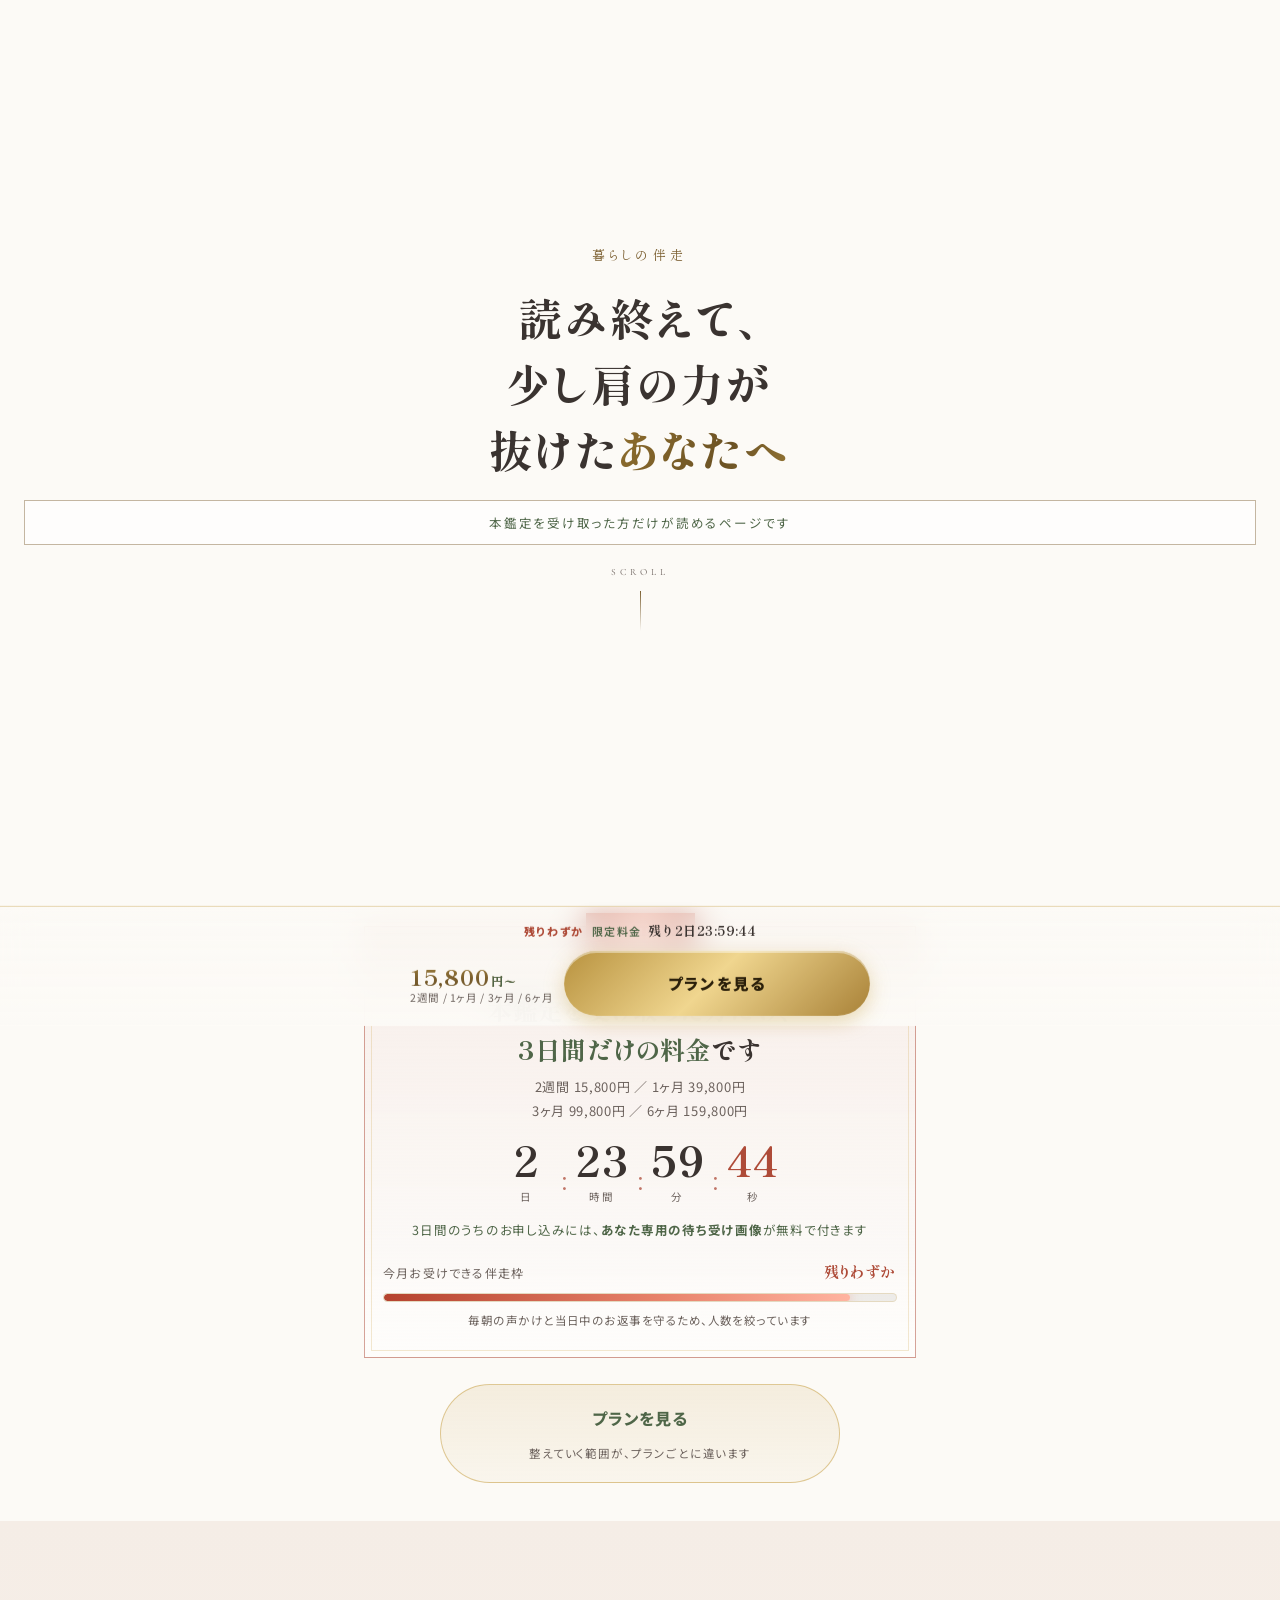
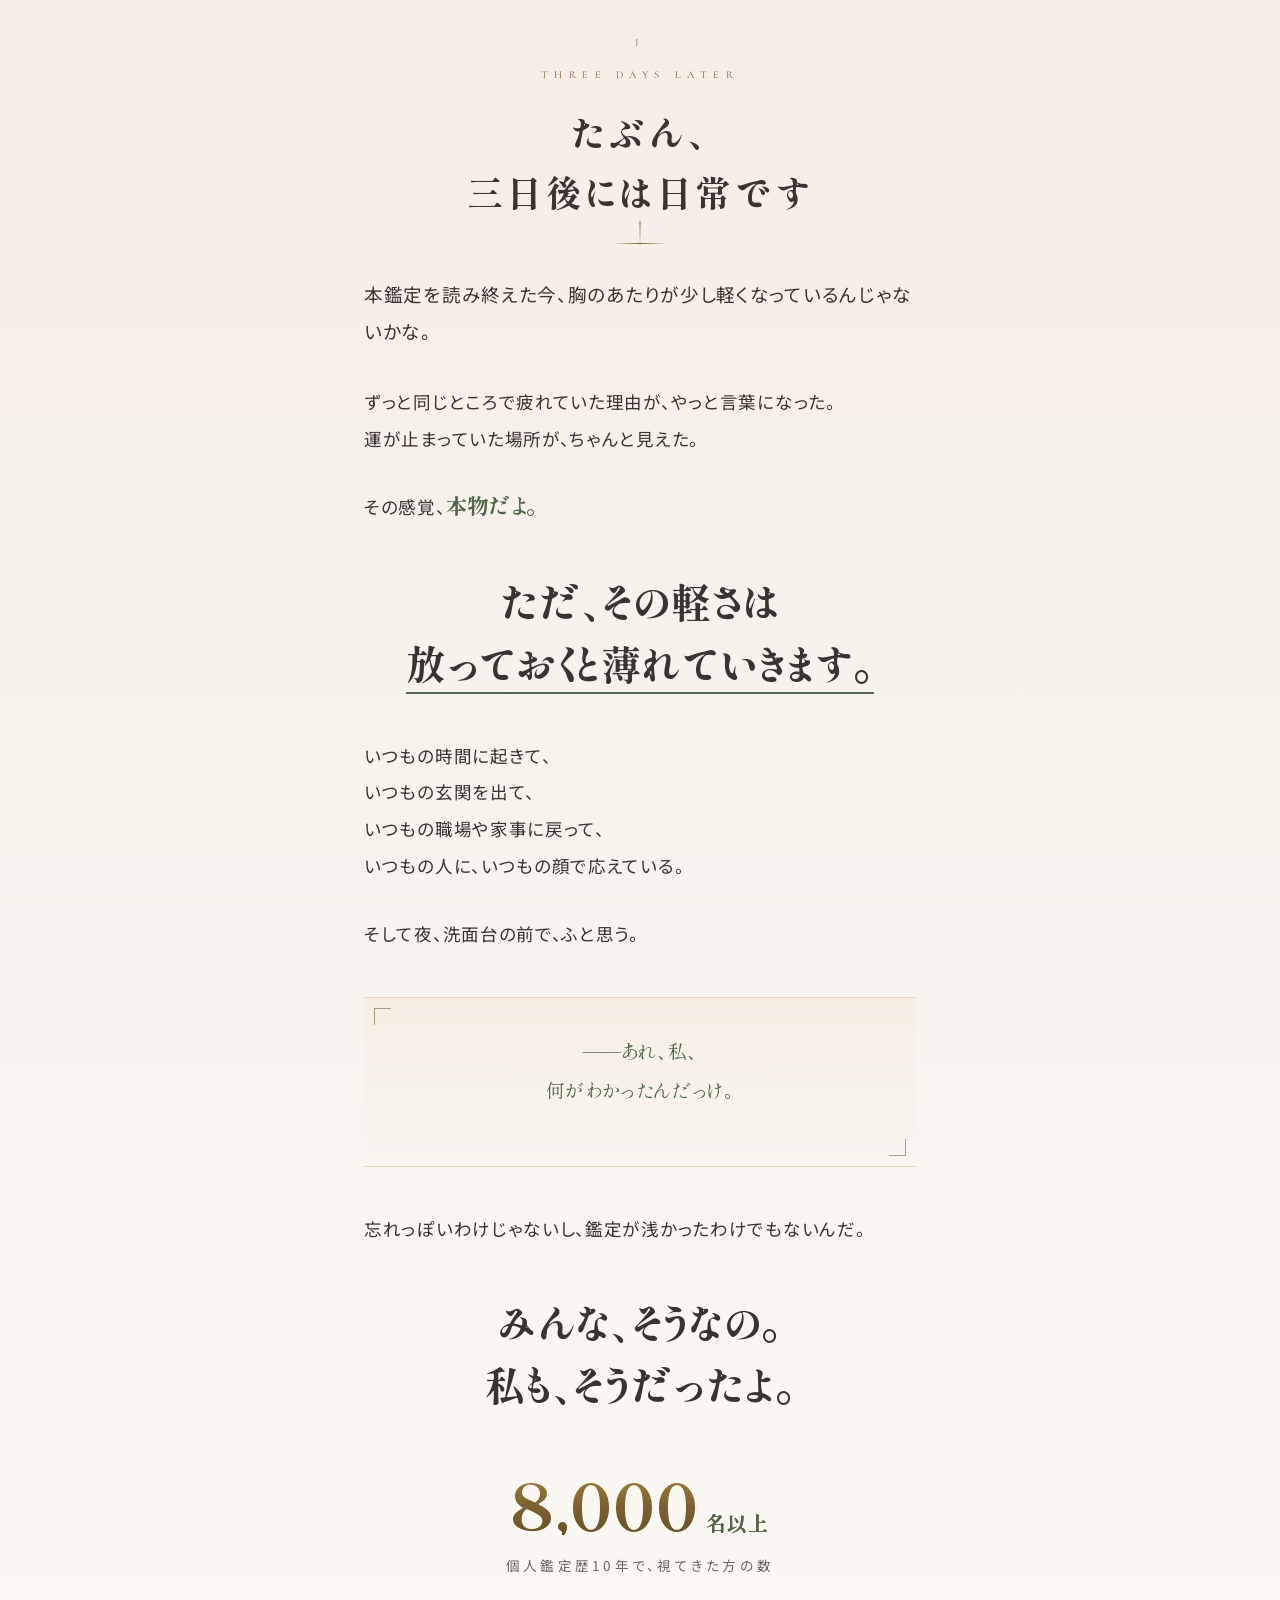
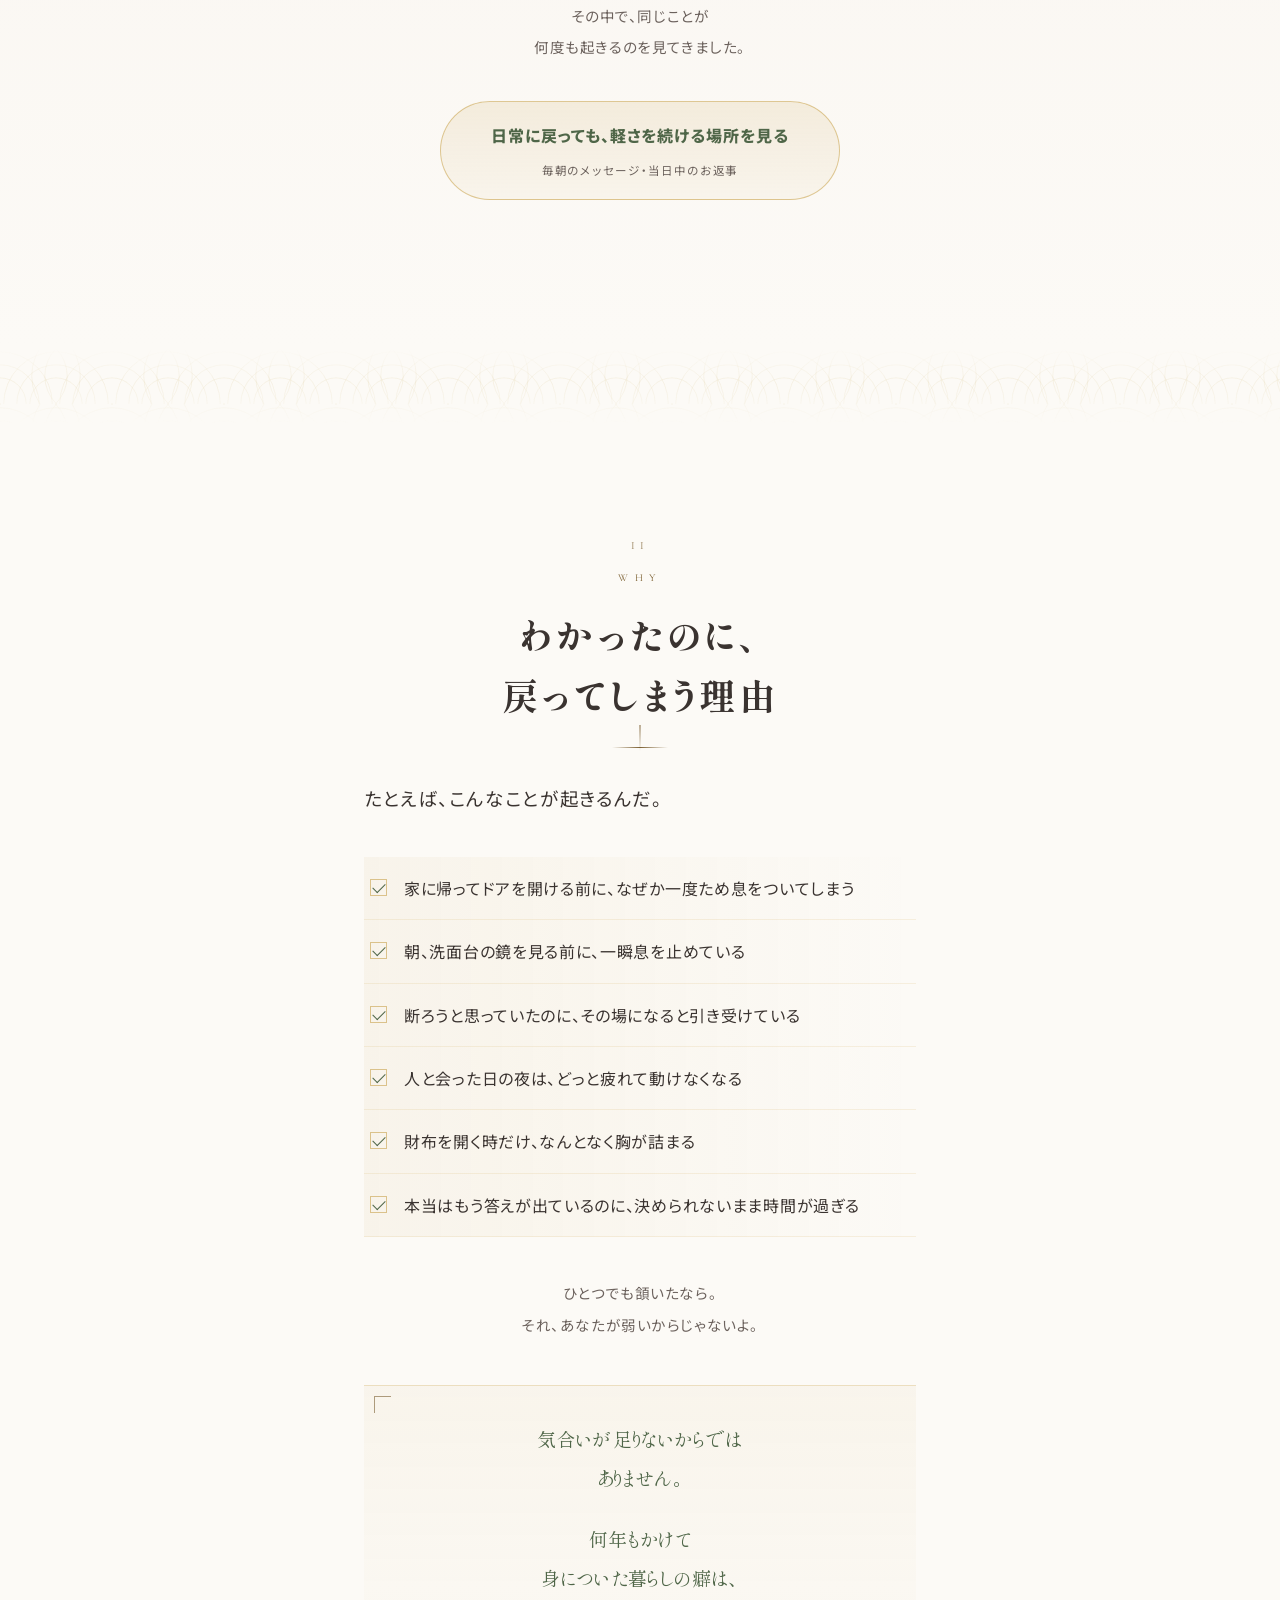
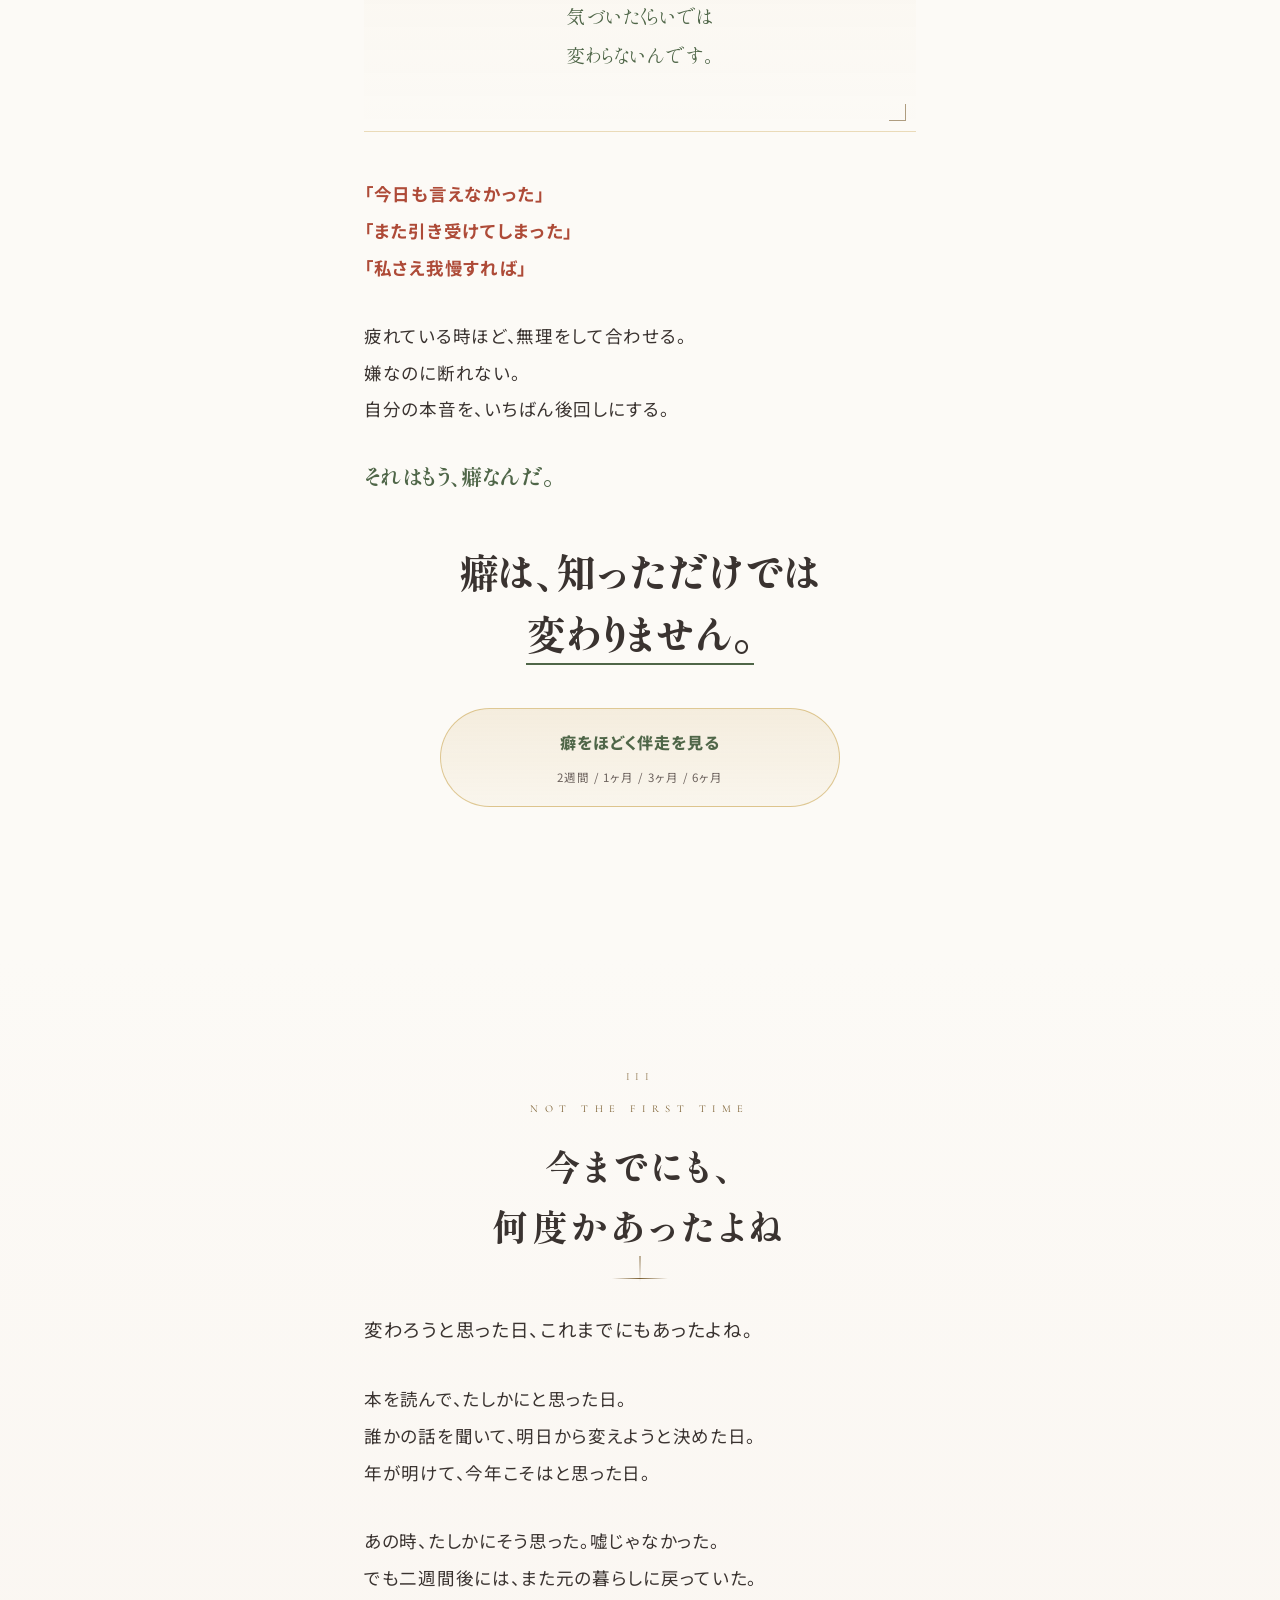
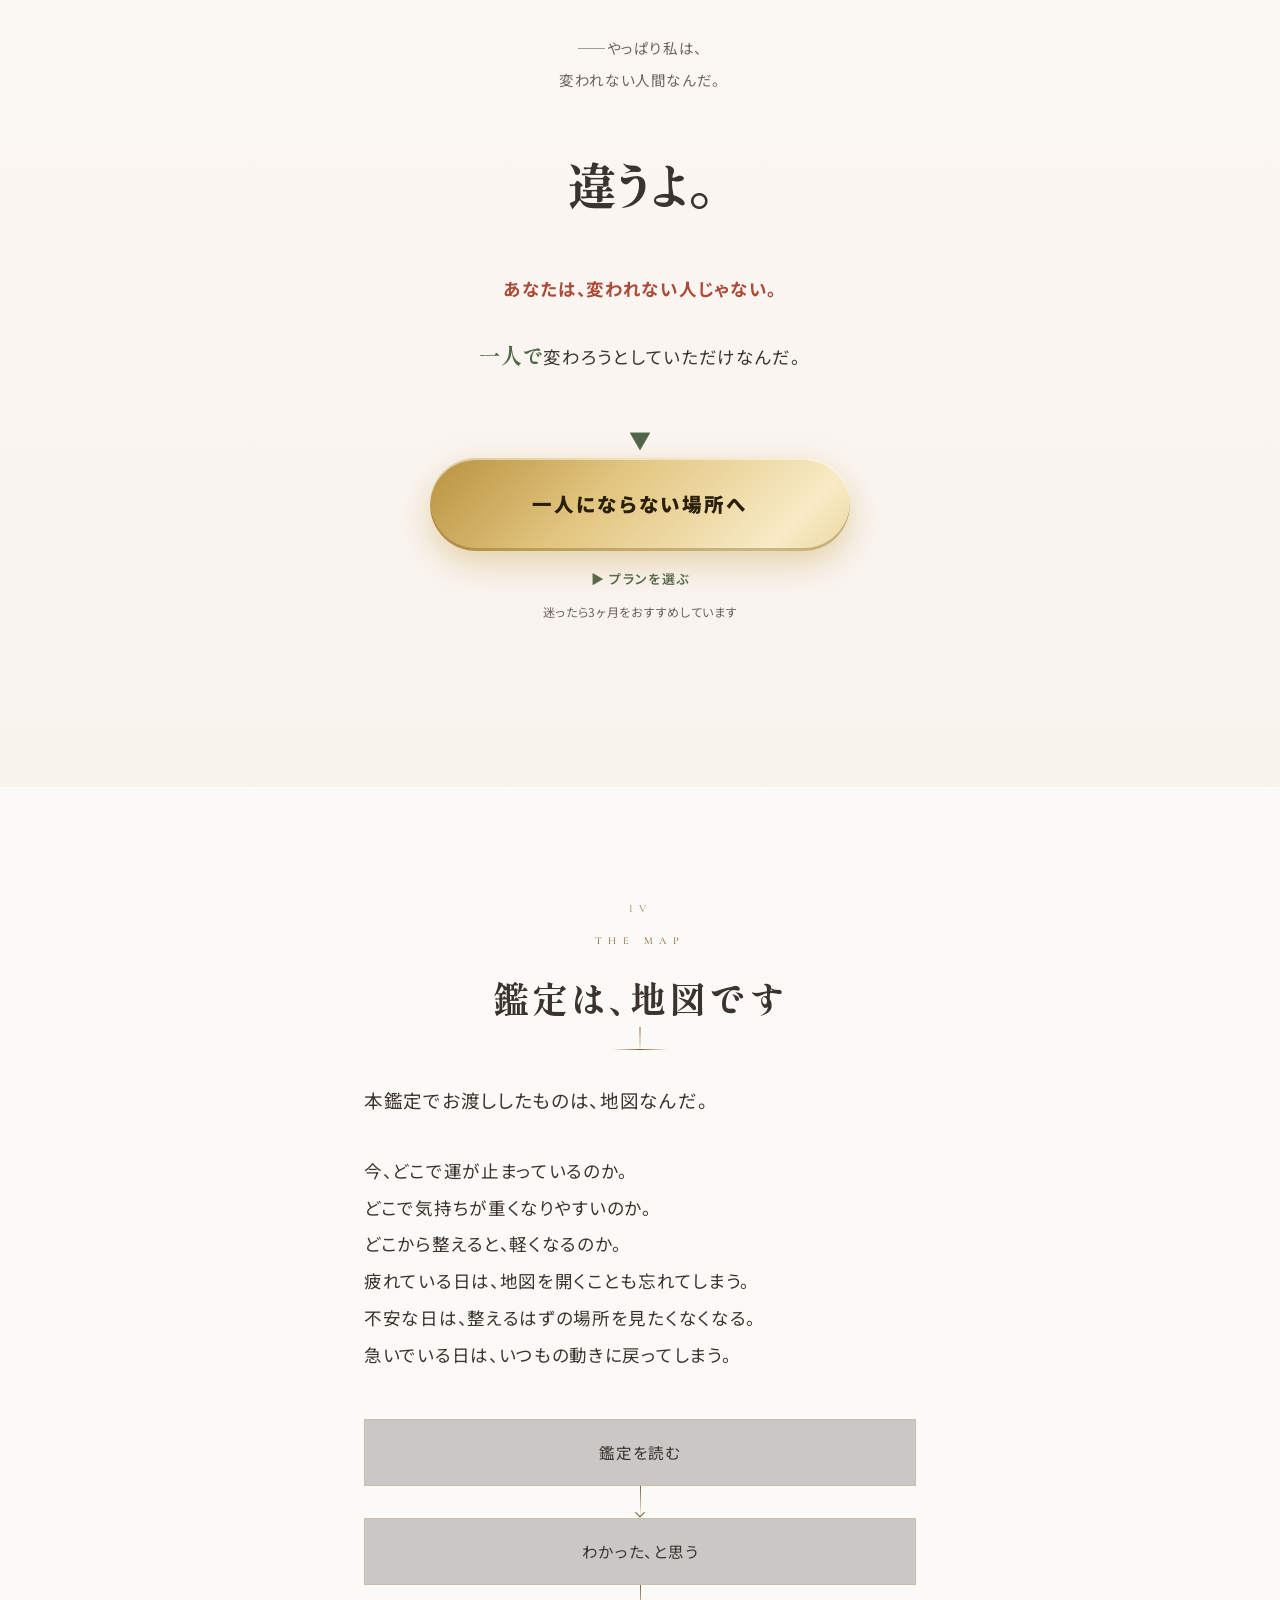
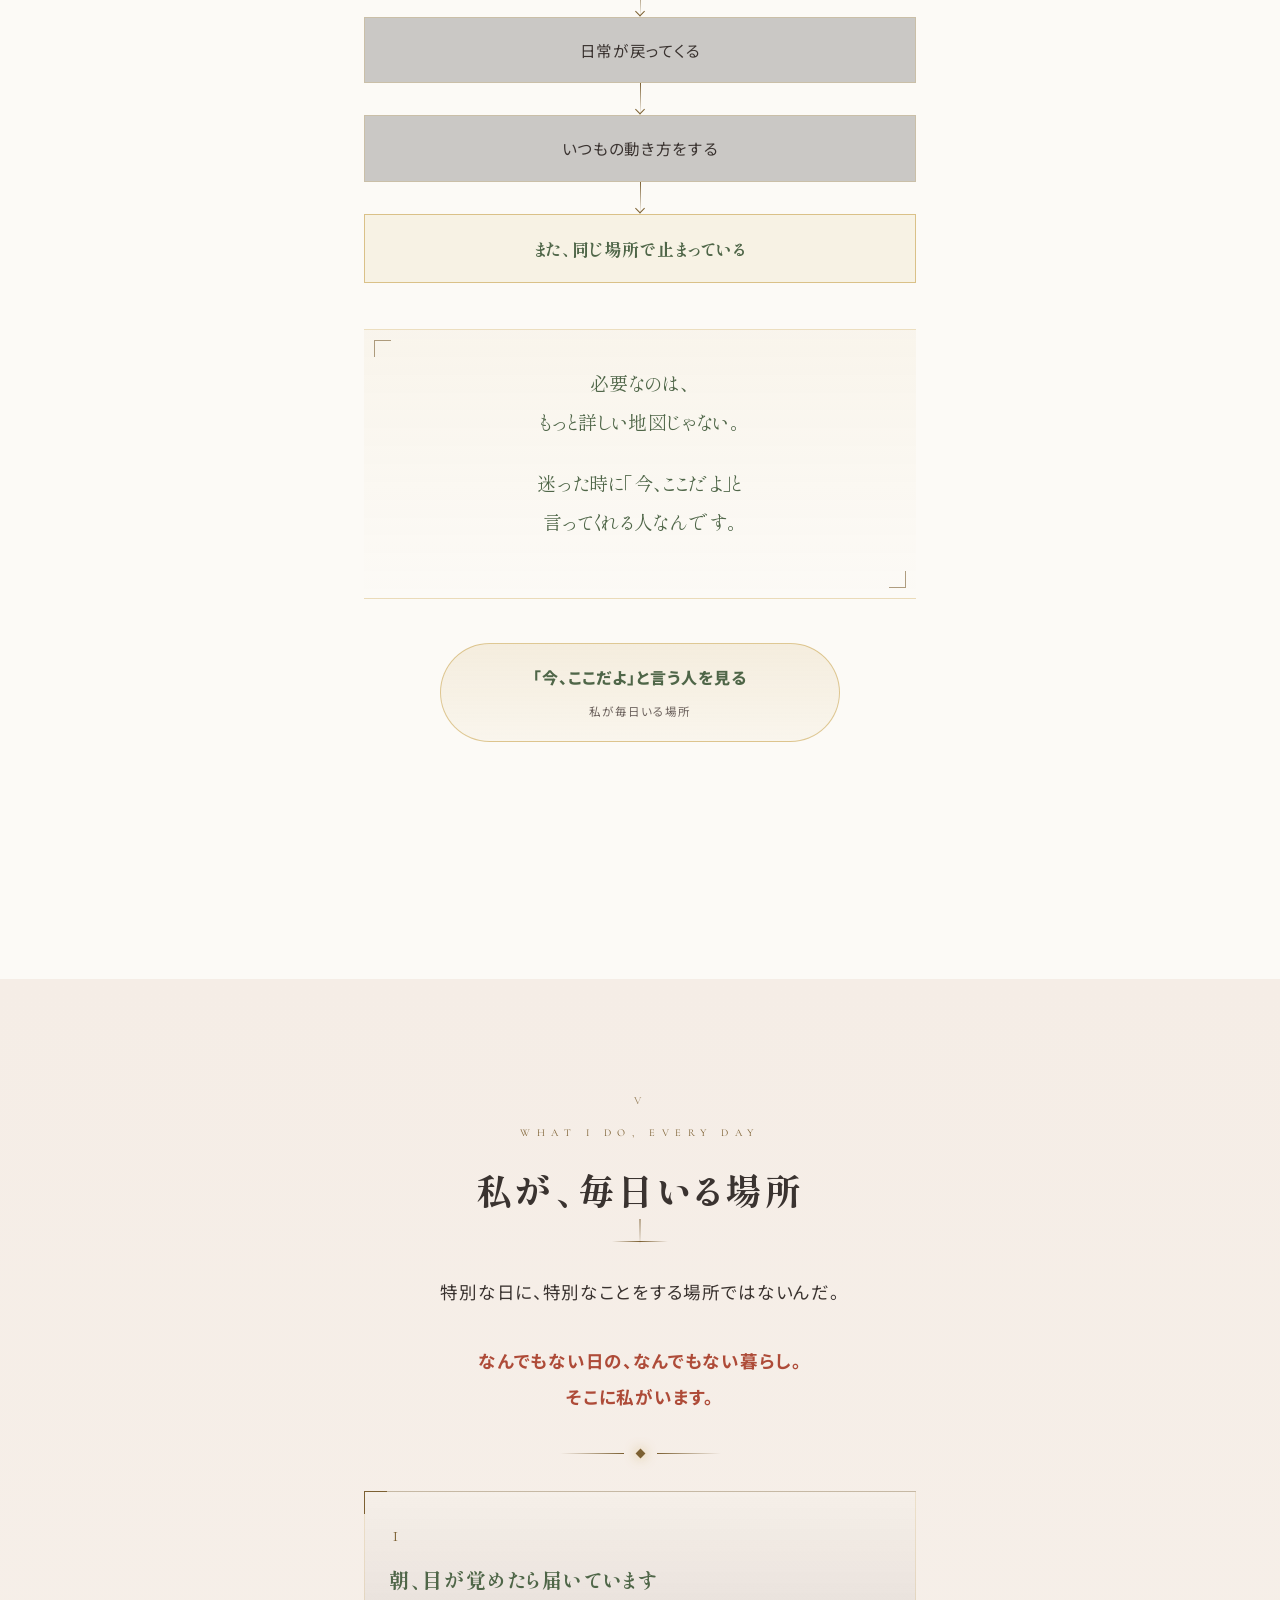
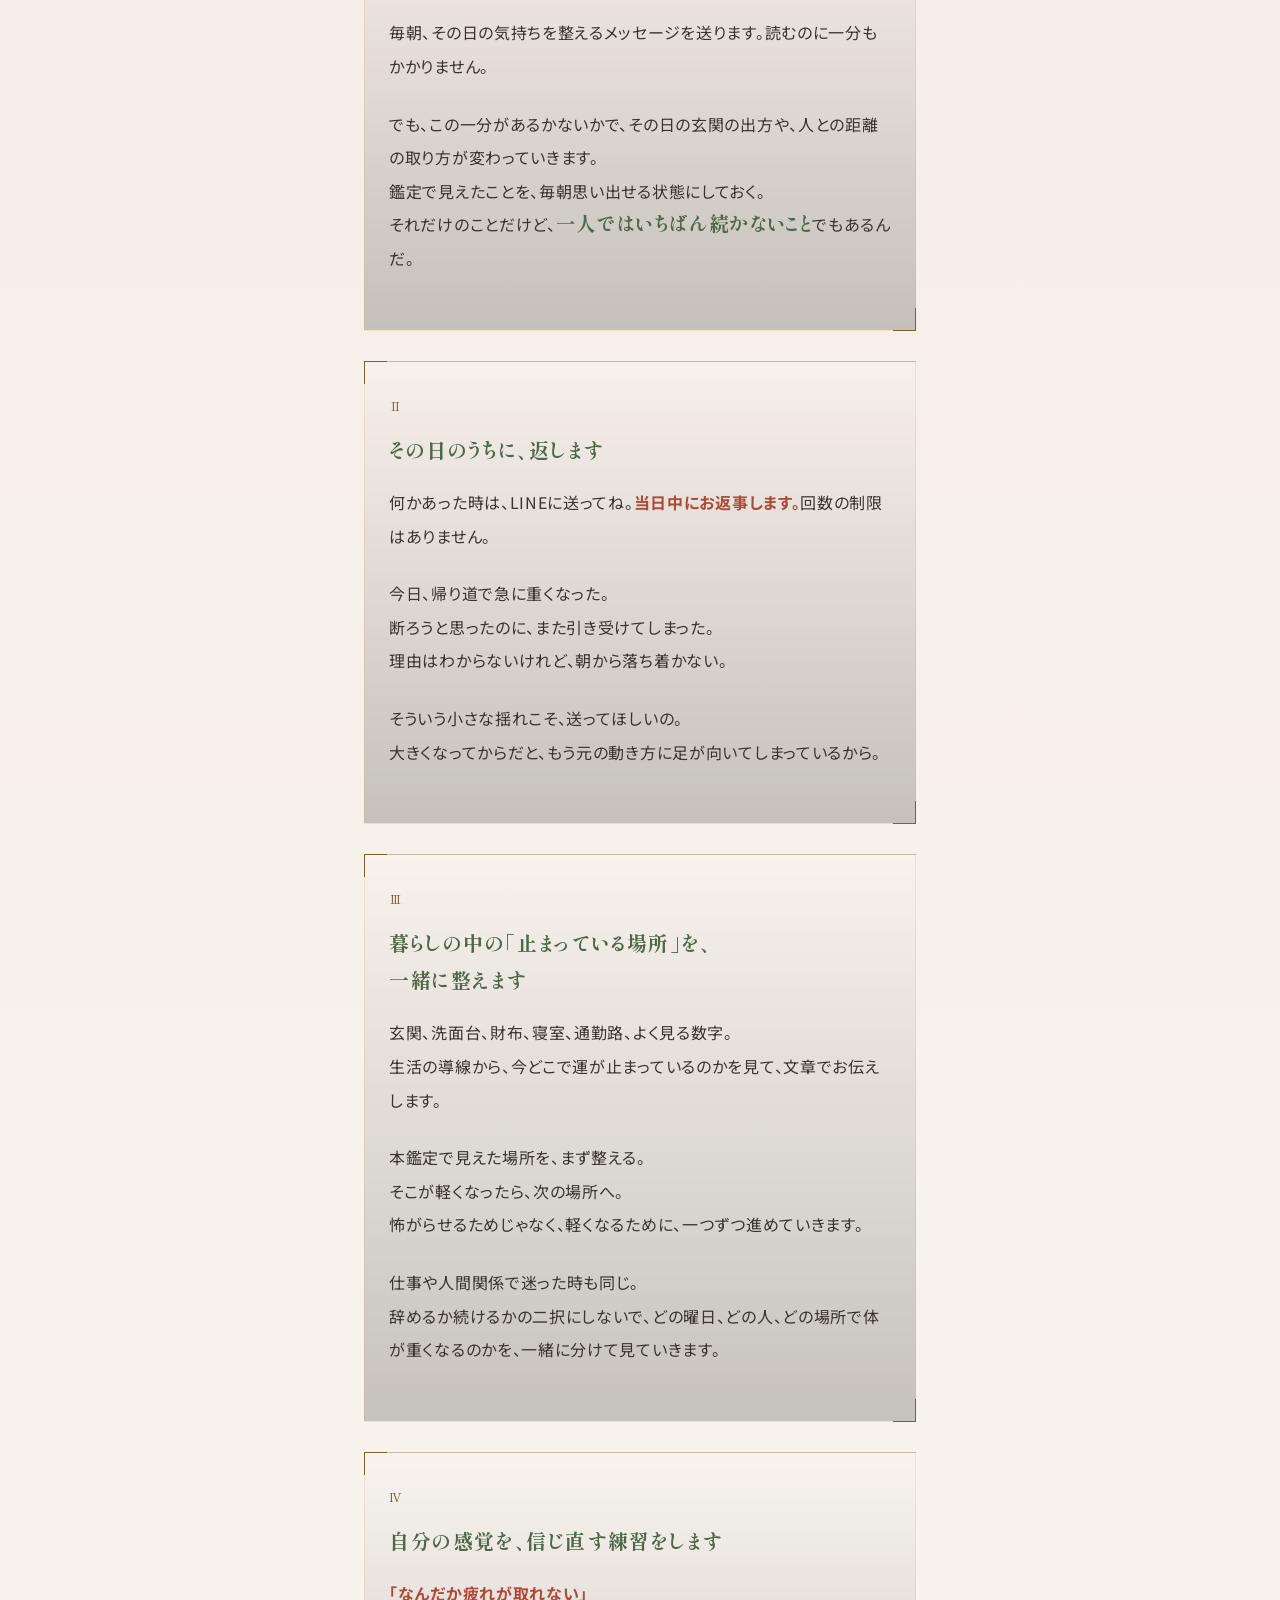
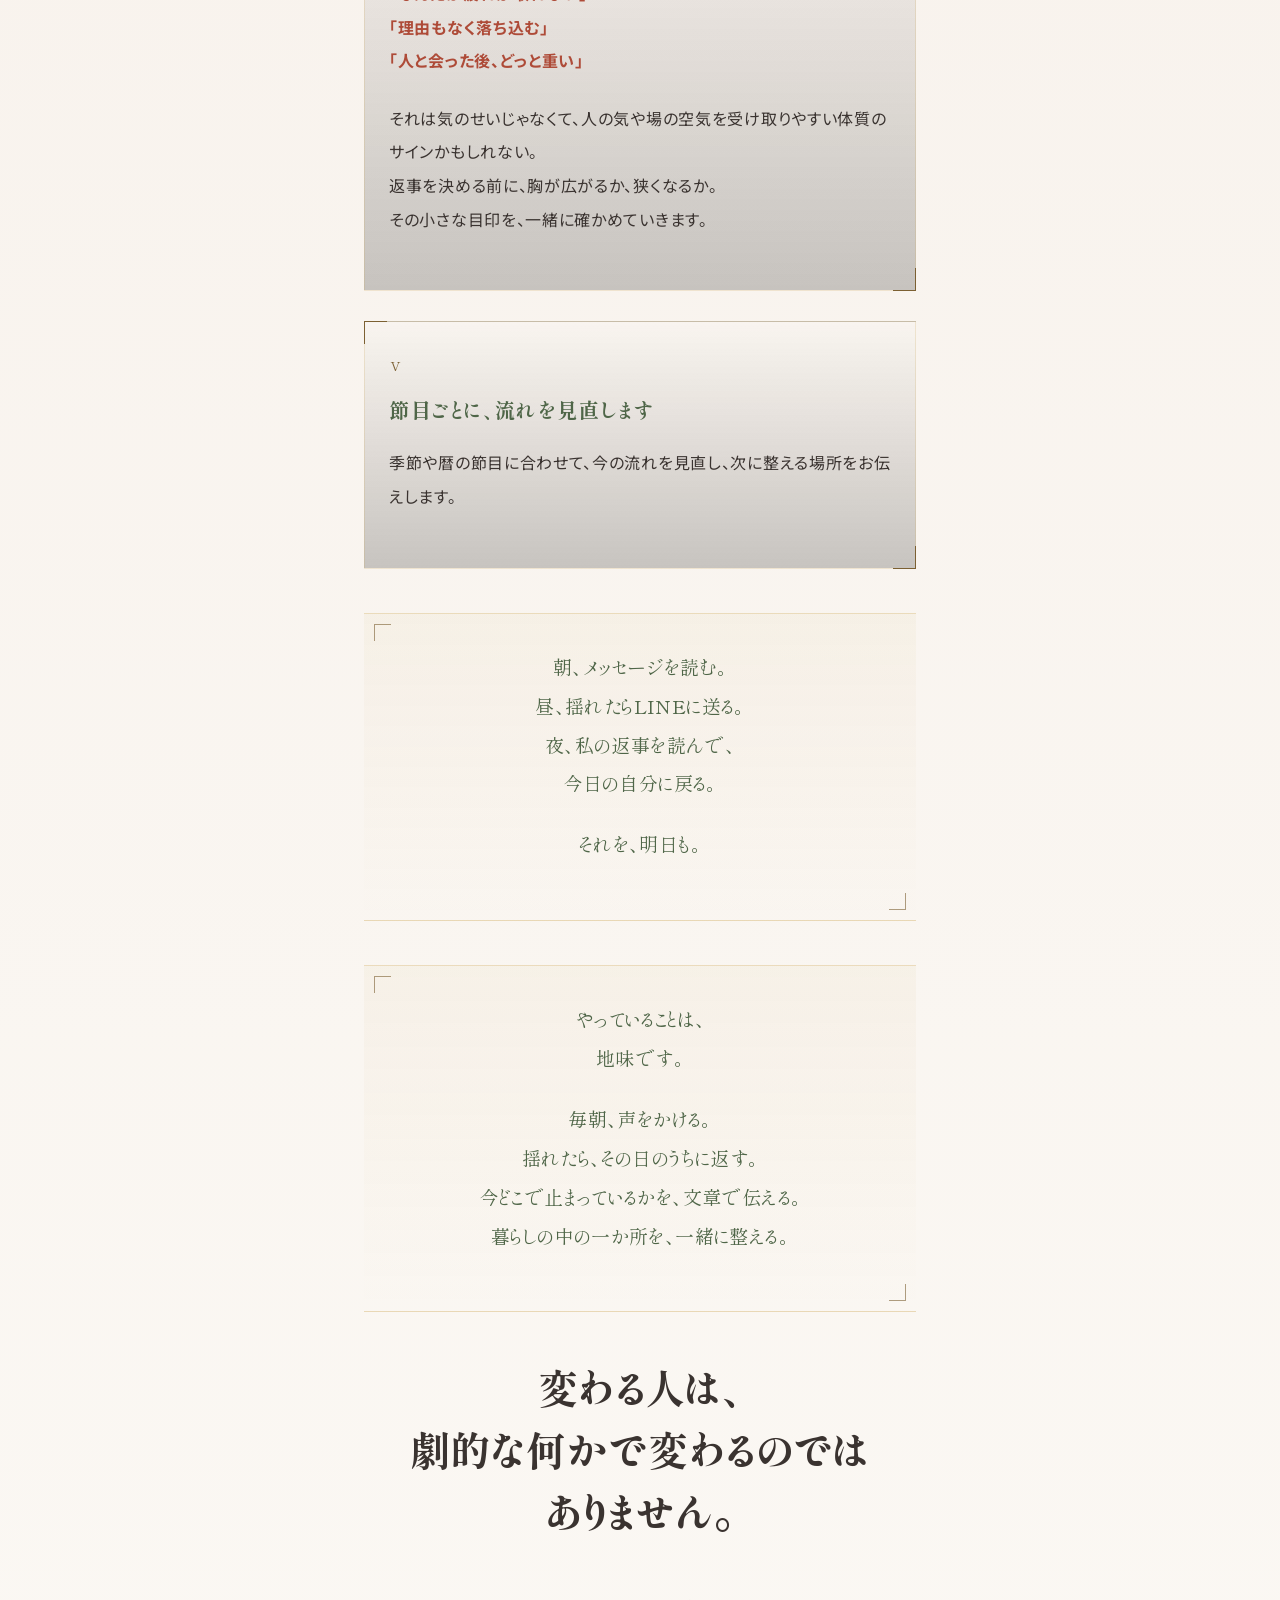
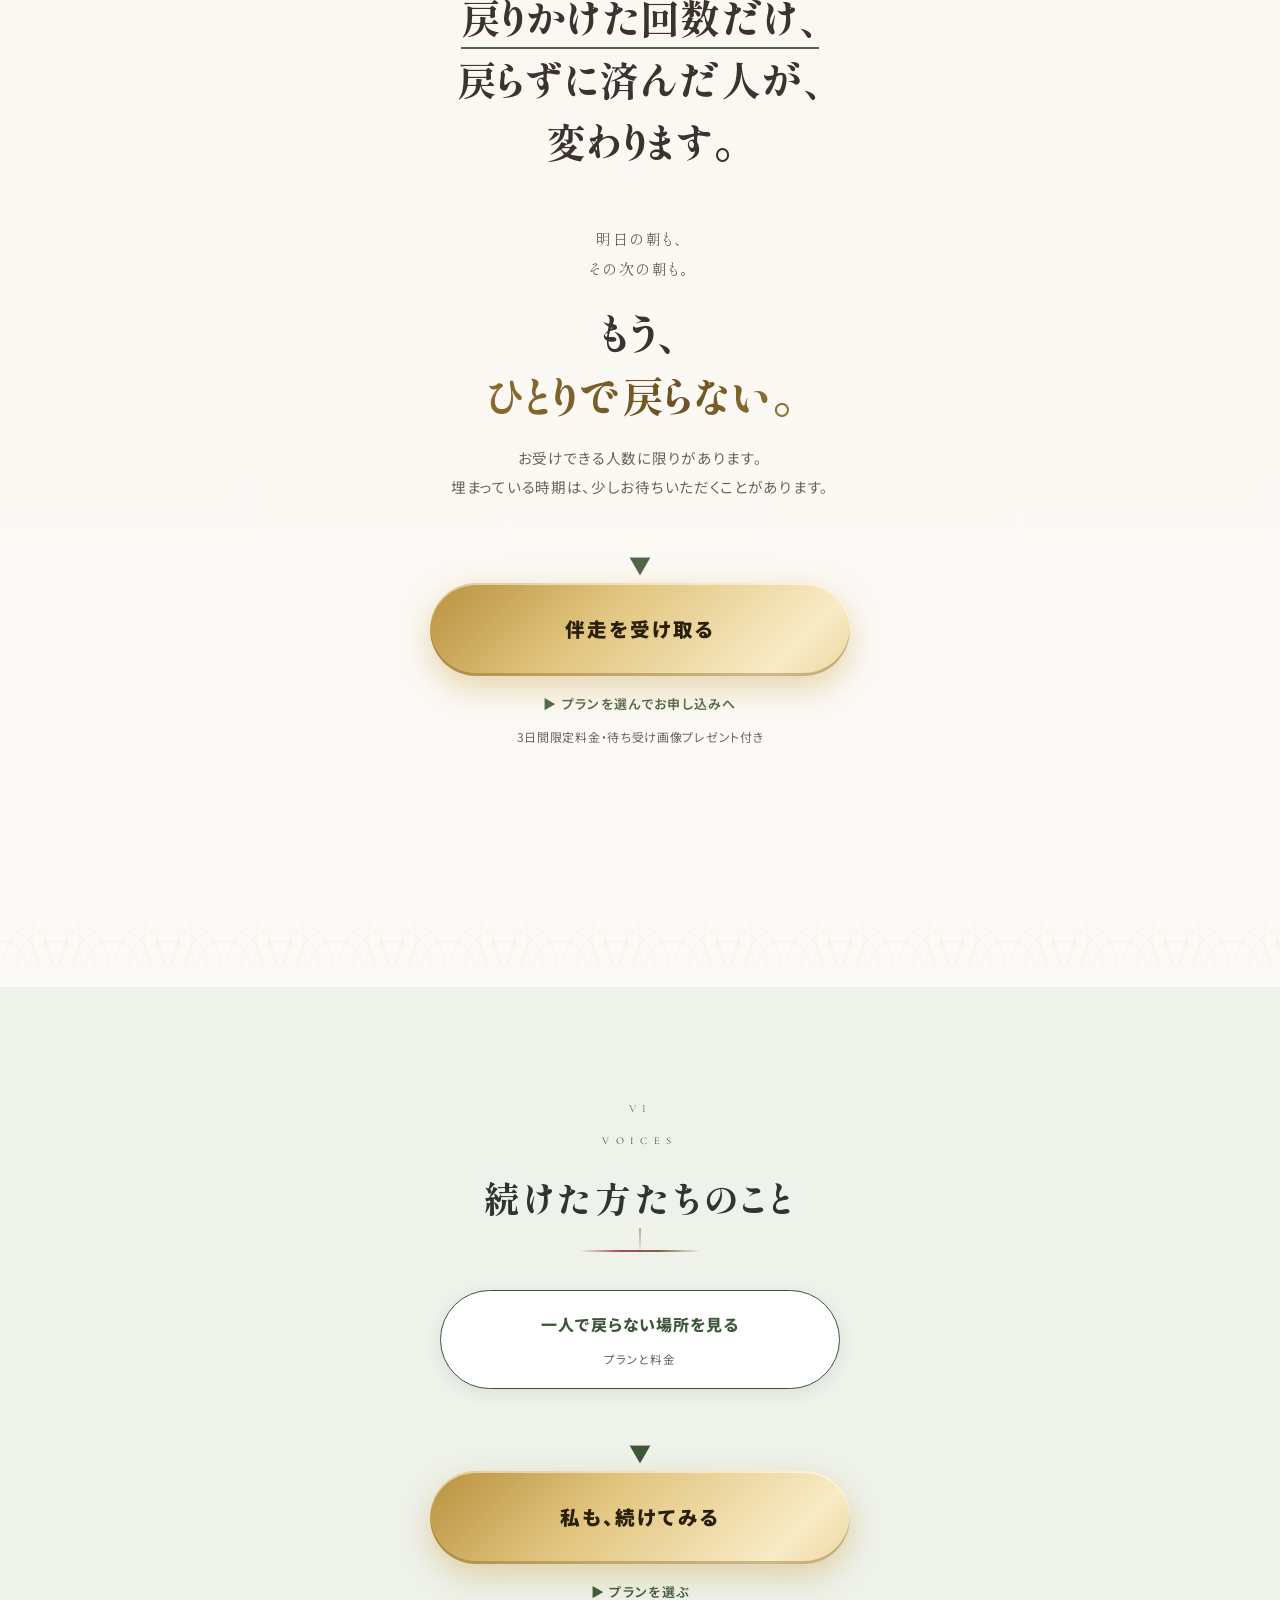
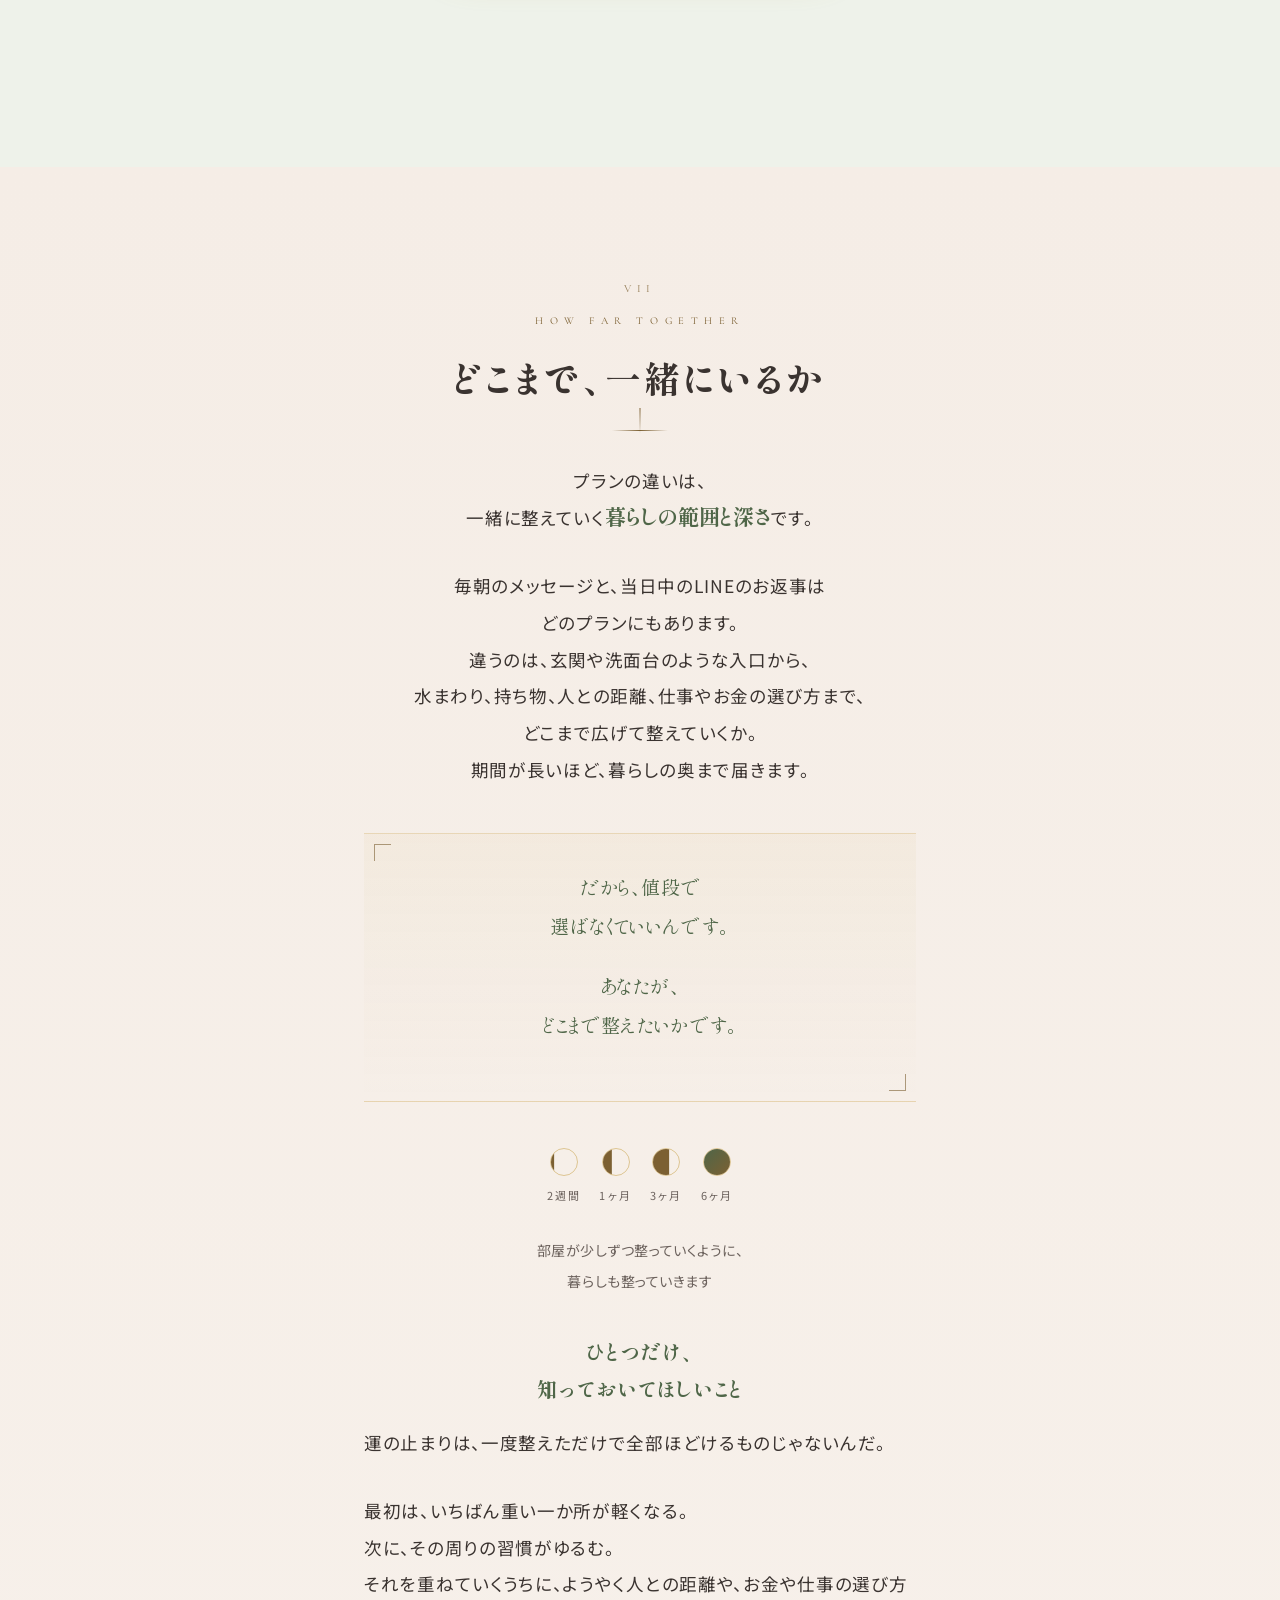
==== bansou/index.html @ 0014ca84 "伴走サポートLP" ====
<!doctype html>
<html lang="ja">
<head>
<meta charset="utf-8">
<meta name="viewport" content="width=device-width, initial-scale=1, viewport-fit=cover">
<meta name="robots" content="noindex">
<meta name="theme-color" content="#FBF8F3">
<title>暮らしの伴走｜本鑑定を受け取ったあなたへ</title>
<link rel="preconnect" href="https://fonts.googleapis.com">
<link rel="preconnect" href="https://fonts.gstatic.com" crossorigin>
<link href="https://fonts.googleapis.com/css2?family=Shippori+Mincho+B1:wght@400;600;700;800&family=Noto+Sans+JP:wght@400;500;700&family=Cormorant+Garamond:wght@300;500;600&display=swap" rel="stylesheet">
<link rel="stylesheet" href="../assets/lp.css?v=202609102219">
<link rel="stylesheet" href="../assets/theme-miya.css?v=202610080100">
<style>
body{line-height:2.1;letter-spacing:.04em}
</style>
</head>
<!-- 限定料金：本鑑定お届け後の初回閲覧から72時間。通常価格は要確認（未確定のため表示していない） -->
<body data-deadline-key="miya_bansou" data-deadline-hours="72">

<div class="prog" aria-hidden="true"><i id="progbar"></i></div>

<!-- ============ HERO ============ -->
<header class="hero">
  <div class="hero-person">
    <img src="../img/placeholder.jpg" alt="窓辺の光の中に立つみや" fetchpriority="high" onerror="this.closest('.ph,.ph-full,.thumb,.shot,.hero-person,.plan')?.style.setProperty('display','none')">
    <div class="hero-flare" aria-hidden="true"></div>
  </div>
  <div class="particles" aria-hidden="true" id="particles"></div>
  <div class="hero-copy">
    <div class="lead rv">暮らしの伴走</div>
    <h1 class="lines"><span class="ln">読み終えて、</span><br><span class="ln">少し肩の力が</span><br><span class="ln">抜けた<span class="gg">あなたへ</span></span></h1>
    <div class="tag rv">本鑑定を受け取った方だけが読めるページです</div>
    <div class="scrollcue rv"><span class="lat">SCROLL</span><i></i></div>
  </div>
</header>

<!-- 3日間限定（冒頭） -->
<div class="limited">
  <div class="limbox rv">
    <span class="lt">3日間限定</span>
    <div class="lh">本鑑定を受け取った方だけ、<br><span class="g">3日間だけの料金</span>です</div>
    <div class="ld">2週間 15,800円 ／ 1ヶ月 39,800円<br>3ヶ月 99,800円 ／ 6ヶ月 159,800円</div>
    <div class="cd" aria-label="残り時間">
      <div class="u"><b data-d>-</b><i>日</i></div><div class="sep">:</div>
      <div class="u"><b data-h>--</b><i>時間</i></div><div class="sep">:</div>
      <div class="u"><b data-m>--</b><i>分</i></div><div class="sep">:</div>
      <div class="u s"><b data-s>--</b><i>秒</i></div>
    </div>
    <div class="cd-expired">この料金でのご案内は終了しました。<br>ご希望の方は、LINEにそのままお送りください。</div>
    <div class="ln2">3日間のうちのお申し込みには、<b>あなた専用の待ち受け画像</b>が無料で付きます</div>
    <div class="stock">
      <div class="sl"><span>今月お受けできる伴走枠</span><b>残りわずか</b></div>
      <div class="bar"><i style="--fill:91%"></i></div>
      <div class="sn">毎朝の声かけと当日中のお返事を守るため、人数を絞っています</div>
    </div>
  </div>
</div>

<a class="minicta rv" href="#plan" style="margin-top:26px">プランを見る<span class="s">整えていく範囲が、プランごとに違います</span></a>


<!-- ============ I 日常に戻る ============ -->
<section class="s-ai">
  <div class="wrap">
    <div class="chapno">I</div>
    <div class="eyebrow lat">Three days later</div>
    <h2 class="lines"><span class="ln">たぶん、</span><br><span class="ln">三日後には日常です</span></h2>
    <div class="gline"></div>

    <div class="stag">
      <p class="lead-p">本鑑定を読み終えた今、胸のあたりが少し軽くなっているんじゃないかな。</p>
      <p>ずっと同じところで疲れていた理由が、やっと言葉になった。<br>運が止まっていた場所が、ちゃんと見えた。</p>
      <p>その感覚、<span class="ew">本物だよ。</span></p>
    </div>

    <div class="big rv-b">ただ、その軽さは<br><span class="wipe">放っておくと薄れていきます。</span></div>

    <div class="ph-full px rv-s">
      <img src="../img/placeholder.jpg" alt="朝の光が入る白い部屋" loading="lazy" decoding="async" onerror="this.closest('.ph,.ph-full,.thumb,.shot,.hero-person,.plan')?.style.setProperty('display','none')">
      <div class="ov rv-b">三日後。<br>早い人なら、明日の朝。</div>
    </div>

    <div class="stag">
      <p>いつもの時間に起きて、<br>いつもの玄関を出て、<br>いつもの職場や家事に戻って、<br>いつもの人に、いつもの顔で応えている。</p>
      <p>そして夜、洗面台の前で、ふと思う。</p>
    </div>

    <div class="quote rv-b">
      <p>——あれ、私、<br>何がわかったんだっけ。</p>
    </div>

    <div class="stag">
      <p>忘れっぽいわけじゃないし、鑑定が浅かったわけでもないんだ。</p>
    </div>
    <div class="big rv-b">みんな、そうなの。<br>私も、そうだったよ。</div>

    <div class="stat rv" style="margin-top:56px">
      <div class="num"><span data-count="8000">0</span><span class="unit">名以上</span></div>
      <div class="lbl">個人鑑定歴10年で、視てきた方の数</div>
      <p class="whisper" style="margin:20px 0 0">その中で、同じことが<br>何度も起きるのを見てきました。</p>
    </div>

    <a class="minicta rv" href="#plan">日常に戻っても、軽さを続ける場所を見る<span class="s">毎朝のメッセージ・当日中のお返事</span></a>
  </div>
</section>

<div class="band" aria-hidden="true"></div>

<!-- ============ II なぜ戻るのか ============ -->
<section class="s-dark">
  <div class="wrap">
    <div class="chapno">II</div>
    <div class="eyebrow lat">Why</div>
    <h2 class="lines"><span class="ln">わかったのに、</span><br><span class="ln">戻ってしまう理由</span></h2>
    <div class="gline"></div>

    <div class="rv"><p class="lead-p">たとえば、こんなことが起きるんだ。</p></div>

    <ul class="chk rv">
      <li>家に帰ってドアを開ける前に、なぜか一度ため息をついてしまう</li>
      <li>朝、洗面台の鏡を見る前に、一瞬息を止めている</li>
      <li>断ろうと思っていたのに、その場になると引き受けている</li>
      <li>人と会った日の夜は、どっと疲れて動けなくなる</li>
      <li>財布を開く時だけ、なんとなく胸が詰まる</li>
      <li>本当はもう答えが出ているのに、決められないまま時間が過ぎる</li>
    </ul>

    <div class="whisper rv">ひとつでも頷いたなら。<br>それ、あなたが弱いからじゃないよ。</div>

    <div class="quote stag">
      <p>気合いが足りないからでは<br>ありません。</p>
      <p>何年もかけて<br>身についた暮らしの癖は、<br>気づいたくらいでは<br>変わらないんです。</p>
    </div>

    <div class="stag">
      <p><span class="shu">「今日も言えなかった」</span><br><span class="shu">「また引き受けてしまった」</span><br><span class="shu">「私さえ我慢すれば」</span></p>
      <p>疲れている時ほど、無理をして合わせる。<br>嫌なのに断れない。<br>自分の本音を、いちばん後回しにする。</p>
      <p><span class="ew">それはもう、癖なんだ。</span></p>
    </div>
    <div class="big rv-b">癖は、知っただけでは<br><span class="wipe">変わりません。</span></div>

    <a class="minicta rv" href="#plan">癖をほどく伴走を見る<span class="s">2週間 / 1ヶ月 / 3ヶ月 / 6ヶ月</span></a>
  </div>
</section>

<!-- ============ III 初めてではない ============ -->
<section class="s-ai-r">
  <div class="wrap">
    <div class="chapno">III</div>
    <div class="eyebrow lat">Not the first time</div>
    <h2 class="lines"><span class="ln">今までにも、</span><br><span class="ln">何度かあったよね</span></h2>
    <div class="gline"></div>

    <div class="ph wide px rv-s">
      <img src="../img/placeholder.jpg" alt="膝の上で組まれた手" loading="lazy" decoding="async" onerror="this.closest('.ph,.ph-full,.thumb,.shot,.hero-person,.plan')?.style.setProperty('display','none')">
    </div>

    <div class="stag">
      <p class="lead-p">変わろうと思った日、これまでにもあったよね。</p>
      <p>本を読んで、たしかにと思った日。<br>誰かの話を聞いて、明日から変えようと決めた日。<br>年が明けて、今年こそはと思った日。</p>
      <p>あの時、たしかにそう思った。嘘じゃなかった。<br>でも二週間後には、また元の暮らしに戻っていた。</p>
    </div>

    <div class="whisper rv">——やっぱり私は、<br>変われない人間なんだ。</div>

    <div class="big xl rv-b">違うよ。</div>

    <div class="stag">
      <p class="tc"><strong>あなたは、変われない人じゃない。</strong></p>
      <p class="tc"><span class="ew">一人で</span>変わろうとしていただけなんだ。</p>
    </div>

    <a class="cta rv" href="#plan">
      <span class="arrow">▼</span>
      <span class="btn">一人にならない場所へ</span>
      <span class="sub">▶ プランを選ぶ</span>
      <span class="micro">迷ったら3ヶ月をおすすめしています</span>
    </a>
  </div>
</section>

<!-- ============ IV 地図 ============ -->
<section class="s-dark">
  <div class="wrap">
    <div class="chapno">IV</div>
    <div class="eyebrow lat">The map</div>
    <h2 class="lines"><span class="ln">鑑定は、地図です</span></h2>
    <div class="gline"></div>

    <div class="stag">
      <p class="lead-p">本鑑定でお渡ししたものは、地図なんだ。</p>
      <p>今、どこで運が止まっているのか。<br>どこで気持ちが重くなりやすいのか。<br>どこから整えると、軽くなるのか。</p>
    </div>

    <div class="ph-full px rv-s">
      <img src="../img/placeholder.jpg" alt="整った玄関と窓辺の花" loading="lazy" decoding="async" onerror="this.closest('.ph,.ph-full,.thumb,.shot,.hero-person,.plan')?.style.setProperty('display','none')">
      <div class="ov rv-b">でも、地図は、<br>歩いてはくれません。</div>
    </div>

    <div class="stag">
      <p>疲れている日は、地図を開くことも忘れてしまう。<br>不安な日は、整えるはずの場所を見たくなくなる。<br>急いでいる日は、いつもの動きに戻ってしまう。</p>
    </div>

    <div class="flow stag">
      <div class="fi">鑑定を読む</div>
      <div class="fa"></div>
      <div class="fi">わかった、と思う</div>
      <div class="fa"></div>
      <div class="fi">日常が戻ってくる</div>
      <div class="fa"></div>
      <div class="fi">いつもの動き方をする</div>
      <div class="fa"></div>
      <div class="fi last">また、同じ場所で止まっている</div>
    </div>

    <div class="quote stag">
      <p>必要なのは、<br>もっと詳しい地図じゃない。</p>
      <p>迷った時に「今、ここだよ」と<br>言ってくれる人なんです。</p>
    </div>

    <a class="minicta rv" href="#plan">「今、ここだよ」と言う人を見る<span class="s">私が毎日いる場所</span></a>
  </div>
</section>

<div class="wrap"><div class="growline"></div></div>

<!-- ============ V 伴走の実像 ============ -->
<section class="s-ai">
  <div class="wrap">
    <div class="chapno">V</div>
    <div class="eyebrow lat">What I do, every day</div>
    <h2 class="lines"><span class="ln">私が、毎日いる場所</span></h2>
    <div class="gline"></div>

    <div class="stag">
      <p class="tc">特別な日に、特別なことをする場所ではないんだ。</p>
      <p class="tc"><strong>なんでもない日の、なんでもない暮らし。<br>そこに私がいます。</strong></p>
    </div>

    <div class="orn" aria-hidden="true"><i></i></div>

    <div class="dev rv">
      <div class="no lat">Ⅰ</div>
      <h3>朝、目が覚めたら届いています</h3>
      <p>毎朝、その日の気持ちを整えるメッセージを送ります。読むのに一分もかかりません。</p>
      <p>でも、この一分があるかないかで、その日の玄関の出方や、人との距離の取り方が変わっていきます。<br>鑑定で見えたことを、毎朝思い出せる状態にしておく。<br>それだけのことだけど、<span class="ew">一人ではいちばん続かないこと</span>でもあるんだ。</p>
    </div>

    <div class="ph wide px rv-s">
      <img src="../img/placeholder.jpg" alt="朝の洗面台に差し込む光" loading="lazy" decoding="async" onerror="this.closest('.ph,.ph-full,.thumb,.shot,.hero-person,.plan')?.style.setProperty('display','none')">
      <div class="cap">朝、いちばん静かな時間に</div>
    </div>

    <div class="dev rv">
      <div class="no lat">Ⅱ</div>
      <h3>その日のうちに、返します</h3>
      <p>何かあった時は、LINEに送ってね。<strong>当日中にお返事します。</strong>回数の制限はありません。</p>
      <p>今日、帰り道で急に重くなった。<br>断ろうと思ったのに、また引き受けてしまった。<br>理由はわからないけれど、朝から落ち着かない。</p>
      <p>そういう小さな揺れこそ、送ってほしいの。<br>大きくなってからだと、もう元の動き方に足が向いてしまっているから。</p>
    </div>

    <div class="dev rv">
      <div class="no lat">Ⅲ</div>
      <h3>暮らしの中の「止まっている場所」を、<br>一緒に整えます</h3>
      <p>玄関、洗面台、財布、寝室、通勤路、よく見る数字。<br>生活の導線から、今どこで運が止まっているのかを見て、文章でお伝えします。</p>
      <p>本鑑定で見えた場所を、まず整える。<br>そこが軽くなったら、次の場所へ。<br>怖がらせるためじゃなく、軽くなるために、一つずつ進めていきます。</p>
      <p>仕事や人間関係で迷った時も同じ。<br>辞めるか続けるかの二択にしないで、どの曜日、どの人、どの場所で体が重くなるのかを、一緒に分けて見ていきます。</p>
    </div>

    <div class="ph wide px rv-s">
      <img src="../img/placeholder.jpg" alt="温かいお茶を持つ手" loading="lazy" decoding="async" onerror="this.closest('.ph,.ph-full,.thumb,.shot,.hero-person,.plan')?.style.setProperty('display','none')">
      <div class="cap">揺れた日は、そのまま送ってね</div>
    </div>

    <div class="dev rv">
      <div class="no lat">Ⅳ</div>
      <h3>自分の感覚を、信じ直す練習をします</h3>
      <p><span class="shu">「なんだか疲れが取れない」</span><br><span class="shu">「理由もなく落ち込む」</span><br><span class="shu">「人と会った後、どっと重い」</span></p>
      <p>それは気のせいじゃなくて、人の気や場の空気を受け取りやすい体質のサインかもしれない。<br>返事を決める前に、胸が広がるか、狭くなるか。<br>その小さな目印を、一緒に確かめていきます。</p>
    </div>

    <div class="dev rv">
      <div class="no lat">Ⅴ</div>
      <h3>節目ごとに、流れを見直します</h3>
      <p>季節や暦の節目に合わせて、今の流れを見直し、次に整える場所をお伝えします。</p>
    </div>

    <div class="quote stag">
      <p>朝、メッセージを読む。<br>昼、揺れたらLINEに送る。<br>夜、私の返事を読んで、<br>今日の自分に戻る。</p>
      <p>それを、明日も。</p>
    </div>

    <div class="quote stag">
      <p>やっていることは、<br>地味です。</p>
      <p>毎朝、声をかける。<br>揺れたら、その日のうちに返す。<br>今どこで止まっているかを、文章で伝える。<br>暮らしの中の一か所を、一緒に整える。</p>
    </div>

    <div class="big rv-b">変わる人は、<br>劇的な何かで変わるのでは<br>ありません。</div>
    <div class="big rv-b"><span class="wipe">戻りかけた回数だけ、</span><br>戻らずに済んだ人が、<br>変わります。</div>

    <div class="peak rv">
      <div class="l1">明日の朝も、<br>その次の朝も。</div>
      <div class="l2">もう、<br><em>ひとりで戻らない。</em></div>
      <div class="l3">お受けできる人数に限りがあります。<br>埋まっている時期は、少しお待ちいただくことがあります。</div>
    </div>

    <a class="cta rv" href="#plan">
      <span class="arrow">▼</span>
      <span class="btn">伴走を受け取る</span>
      <span class="sub">▶ プランを選んでお申し込みへ</span>
      <span class="micro">3日間限定料金・待ち受け画像プレゼント付き</span>
    </a>
  </div>
</section>

<div class="band" aria-hidden="true"></div>

<!-- ============ VI 声（明） ============ -->
<section class="s-light">
  <div class="wrap">
    <div class="chapno">VI</div>
    <div class="eyebrow lat">Voices</div>
    <h2 class="lines"><span class="ln">続けた方たちのこと</span></h2>
    <div class="gline"></div>

    <!-- 感想スクショ到着後にここへ戻す: <div class="rv"><p class="tc">届いたLINEを、そのまま載せています。</p></div> -->

    <!-- 感想スクショ：画像到着後に追加 -->

    <a class="minicta rv" href="#plan">一人で戻らない場所を見る<span class="s">プランと料金</span></a>

    <a class="cta rv" href="#plan">
      <span class="arrow">▼</span>
      <span class="btn">私も、続けてみる</span>
      <span class="sub">▶ プランを選ぶ</span>
    </a>
  </div>
</section>

<!-- ============ VII プラン ============ -->
<section class="s-ai" id="plan" data-sticky-hide>
  <div class="wrap">
    <div class="chapno">VII</div>
    <div class="eyebrow lat">How far together</div>
    <h2 class="lines"><span class="ln">どこまで、一緒にいるか</span></h2>
    <div class="gline"></div>

    <div class="stag">
      <p class="tc">プランの違いは、<br>一緒に整えていく<span class="ew">暮らしの範囲と深さ</span>です。</p>
      <p class="tc">毎朝のメッセージと、当日中のLINEのお返事は<br>どのプランにもあります。<br>違うのは、玄関や洗面台のような入口から、<br>水まわり、持ち物、人との距離、仕事やお金の選び方まで、<br>どこまで広げて整えていくか。<br>期間が長いほど、暮らしの奥まで届きます。</p>
    </div>

    <div class="quote stag">
      <p>だから、値段で<br>選ばなくていいんです。</p>
      <p>あなたが、<br>どこまで整えたいかです。</p>
    </div>

    <div class="moonwrap" aria-hidden="true">
      <div class="col"><div class="m m1"><i></i></div><div class="lb">2週間</div></div>
      <div class="col"><div class="m m2"><i></i></div><div class="lb">1ヶ月</div></div>
      <div class="col"><div class="m m3"><i></i></div><div class="lb">3ヶ月</div></div>
      <div class="col"><div class="m m4"><i></i></div><div class="lb">6ヶ月</div></div>
    </div>
    <div class="whisper rv" style="margin-top:-18px;font-size:14px">部屋が少しずつ整っていくように、<br>暮らしも整っていきます</div>

    <div class="stag">
      <h3 class="tc">ひとつだけ、<br>知っておいてほしいこと</h3>
      <p>運の止まりは、一度整えただけで全部ほどけるものじゃないんだ。</p>
      <p>最初は、いちばん重い一か所が軽くなる。<br>次に、その周りの習慣がゆるむ。<br>それを重ねていくうちに、ようやく人との距離や、お金や仕事の選び方まで届きはじめます。</p>
      <p>散らかった部屋を、一日で完璧にするのは難しいよね。<br>でも、毎日一か所ずつ整えていくと、いつのまにか家全体の空気が変わっている。<br>あれと、同じです。</p>
    </div>

    <div class="quote stag">
      <p>2週間は、いちばん重い一か所まで。<br>1ヶ月で、毎日の習慣まで。<br>3ヶ月で、人との距離まで。<br>6ヶ月で、人生の選び方まで。</p>
      <p>整えていける<span class="ew">暮らしの範囲</span>が、<br>ここまで違います。</p>
    </div>

    <div class="crowd hot rv">
      <span class="dot"></span>
      <div>
        <div class="ct">ただいま、大変混み合っています</div>
        本鑑定を受け取った方からのお申し込みが続いており、<b>今月の枠は残りわずか</b>です。毎朝の声かけと当日中のお返事を守るため、埋まり次第、順番待ちとなります。
        <div class="stock">
          <div class="sl"><span>今月の伴走枠</span><b>売り切れ間近</b></div>
          <div class="bar"><i style="--fill:91%"></i></div>
        </div>
      </div>
    </div>


    <!-- 今だけ特典 -->
    <div class="bonus rv">
      <span class="bt">さらに、今だけ</span>
      <div class="bh">あなただけの<br>待ち受け画像を、<br>プレゼントします</div>
      <div class="bw">鑑定で見えたあなたの流れに合わせて、<br>一枚ずつお作りします</div>
      <div class="bfree">無料</div>
      <p>朝いちばんに目に入る場所に。<br>スマホを開くたびに、自分に戻るきっかけになります。</p>
      <div class="bn">3日間のうちのお申し込みなら、<br>どのプランでも付きます</div>
    </div>

    <!-- A -->
    <div class="plan rv">
      <div class="thumb"><img src="../img/placeholder.jpg" alt="現実好転の2週間お試しプラン" loading="lazy" decoding="async" onerror="this.closest('.ph,.ph-full,.thumb,.shot,.hero-person,.plan')?.style.setProperty('display','none')"></div>
      <div class="pname">現実好転の2週間お試しプラン</div>
      <div class="pterm">14 DAYS</div>
      <div class="price"><span class="num-gold">15,800</span><small>円</small></div>
      <div class="goal">いちばん重い一か所を、<br>軽くするところまで</div>
      <div class="wave" aria-hidden="true">
        <div class="lbl">一緒に整える暮らしの範囲</div>
        <div class="rings"><i class="f"></i><i class="f"></i><i></i><i></i><i></i><i></i><i></i><i></i><i></i><i></i></div>
        <div class="cnt"><b class="num-gold">玄関・洗面台</b>など、入口の一か所</div>
      </div>
      <p class="honest tc" style="font-size:14px">本鑑定で見えた「いちばん止まっている場所」から整えます</p>
      <p>まず試してみたい方へ。毎朝のメッセージと、当日中のLINEのお返事つき。<br>本鑑定で見えた場所を、一緒に一つ整えます。</p>
      <p class="honest">正直にお伝えすると、2週間は、整い始めた頃に終わります。</p>
      <span class="gift">＋ あなた専用の待ち受け画像付き</span>
      <a class="pbtn" href="https://pmsdqb4c2p0emj0yagvc.stores.jp/items/6a2c2c89b0a30241ae68aa92" target="_blank" rel="noopener">2週間ではじめる</a>
    </div>

    <!-- B -->
    <div class="plan rv">
      <div class="thumb"><img src="../img/placeholder.jpg" alt="現実好転の1ヶ月プラン" loading="lazy" decoding="async" onerror="this.closest('.ph,.ph-full,.thumb,.shot,.hero-person,.plan')?.style.setProperty('display','none')"></div>
      <div class="pname">現実好転の1ヶ月プラン</div>
      <div class="pterm">1 MONTH</div>
      <div class="price"><span class="num-gold">39,800</span><small>円</small></div>
      <div class="goal">毎日の習慣が、<br>変わりはじめるところまで</div>
      <div class="wave" aria-hidden="true">
        <div class="lbl">一緒に整える暮らしの範囲</div>
        <div class="rings"><i class="f"></i><i class="f"></i><i class="f"></i><i class="f"></i><i></i><i></i><i></i><i></i><i></i><i></i></div>
        <div class="cnt"><b class="num-gold">水まわり・持ち物・朝夜の習慣</b>まで</div>
      </div>
      <p class="honest tc" style="font-size:14px">入口だけでなく、毎日の動き方まで広げて整えます</p>
      <p>整った後、必ず一度、元に戻ろうとする時期が来ます。一人だと、ここでほとんどの人が戻ってしまいます。<br>1ヶ月あれば、その波を一緒に一度またげます。</p>
      <span class="gift">＋ あなた専用の待ち受け画像付き</span>
      <a class="pbtn" href="https://pmsdqb4c2p0emj0yagvc.stores.jp/items/6a0c62d96270d004cd940dc7" target="_blank" rel="noopener">1ヶ月ではじめる</a>
    </div>

    <!-- C 推奨 -->
    <div class="plan rec">
      <div class="badge">迷っているなら、ここです</div>
      <div class="thumb"><img src="../img/placeholder.jpg" alt="現実定着の3ヶ月王道プラン" loading="lazy" decoding="async" onerror="this.closest('.ph,.ph-full,.thumb,.shot,.hero-person,.plan')?.style.setProperty('display','none')"></div>
      <div class="pname">現実定着の3ヶ月王道プラン</div>
      <div class="pterm">3 MONTHS</div>
      <div class="price"><span class="num-gold">99,800</span><small>円</small></div>
      <div class="goal">整った暮らしが、<br>当たり前になるところまで</div>
      <div class="wave" aria-hidden="true">
        <div class="lbl">一緒に整える暮らしの範囲</div>
        <div class="rings"><i class="f"></i><i class="f"></i><i class="f"></i><i class="f"></i><i class="f"></i><i class="f"></i><i class="f"></i><i></i><i></i><i></i></div>
        <div class="cnt"><b class="num-gold">寝室・通勤路・人との距離</b>まで</div>
      </div>
      <p class="honest tc" style="font-size:14px">気づきが行動に変わり、暮らしに根づくまで見届けます</p>
      <p>気づきが行動に変わり、日常に馴染むまでには時間がかかります。<br><strong>3ヶ月は、あなたの周りが変わり始めるのに必要な、いちばん短い時間です。</strong></p>
      <span class="gift">＋ あなた専用の待ち受け画像付き</span>
      <a class="pbtn" href="https://pmsdqb4c2p0emj0yagvc.stores.jp/items/6a0c66cba89fa51b3d47373f" target="_blank" rel="noopener">3ヶ月ではじめる<span class="s">いちばん選ばれています</span></a>
    </div>

    <!-- D -->
    <div class="plan rv">
      <div class="thumb"><img src="../img/placeholder.jpg" alt="人生変容6ヶ月プレミアムプラン" loading="lazy" decoding="async" onerror="this.closest('.ph,.ph-full,.thumb,.shot,.hero-person,.plan')?.style.setProperty('display','none')"></div>
      <div class="pname">人生変容6ヶ月プレミアムプラン</div>
      <div class="pterm">6 MONTHS</div>
      <div class="price"><span class="num-gold">159,800</span><small>円</small></div>
      <div class="goal">戻り方を、<br>忘れるところまで</div>
      <div class="wave" aria-hidden="true">
        <div class="lbl">一緒に整える暮らしの範囲</div>
        <div class="rings"><i class="f"></i><i class="f"></i><i class="f"></i><i class="f"></i><i class="f"></i><i class="f"></i><i class="f"></i><i class="f"></i><i class="f"></i><i class="f"></i></div>
        <div class="cnt"><b class="num-gold">仕事・お金・人間関係の選び方</b>まで</div>
      </div>
      <p class="honest tc" style="font-size:14px">暮らし全体と、人生の選び方の根っこまで整えます</p>
      <p>仕事、お金、家族、自分自身。いくつものテーマが絡んでいる方へ。<br>季節が一巡するあいだ、暮らし全体を一緒に見直していきます。</p>
      <span class="gift">＋ あなた専用の待ち受け画像付き</span>
      <a class="pbtn" href="https://pmsdqb4c2p0emj0yagvc.stores.jp/items/6a0c6a4e577d503901bbd2a3" target="_blank" rel="noopener">6ヶ月ではじめる</a>
    </div>

    <div class="whisper rv">
      迷うなら、3ヶ月。<br>
      まず試してみたいなら、2週間。<br>
      人生の土台から整えたいなら、6ヶ月。<br><br>
      今の自分に必要な長さで、大丈夫だよ。
    </div>

    <div class="linebox rv">
      <div class="lh">どの長さにするか迷ったら</div>
      <p>今の状況を、そのままLINEへ。<br>どの長さが合うか、私からお返事します。</p>
      <div class="ls">分割のご相談・お支払いで止まった時も、同じくLINEへ</div>
    </div>
  </div>
</section>

<!-- ============ VIII 逆止め ============ -->
<section class="s-dark">
  <div class="wrap">
    <div class="warn stag">
      <div class="eyebrow lat">Please do not</div>
      <h3>申し込まないでほしい方が、<br>います</h3>
      <p>食費を削る。支払いを後ろにずらす。誰かに借りる。<br><strong>もしそうなるなら、今回は見送ってね。</strong></p>
      <p>暮らしを壊してまで来ることを、神様は望んでいません。<br>私も、望んでいません。</p>
      <p>状況が変わった時に、また来てくれたらいい。<br><strong>その時、私はここにいます。</strong></p>
    </div>

    <div class="whisper rv">
      また、「みやに全部決めてもらいたい」という方にも向いていません。<br>
      伴走は、あなたの選び方を一緒に練習する場所であって、<br>私があなたの人生を決める場所ではないからです。
    </div>

    <div class="big rv-b" style="margin-top:46px">暮らしを壊さずに<br>来られる方へ。</div>
    <a class="minicta rv" href="#plan">限定料金のうちに、プランを選ぶ<span class="s">3日間を過ぎると通常料金に戻ります</span></a>
  </div>
</section>

<!-- ============ IX FAQ ============ -->
<section class="s-ai-r">
  <div class="wrap">
    <div class="chapno">IX</div>
    <div class="eyebrow lat">Questions</div>
    <h2 class="sm lines"><span class="ln">よくあるご質問</span></h2>
    <div class="gline"></div>

    <div class="stag">
      <details class="faq"><summary>何が変わるか、約束してもらえますか。</summary>
        <div class="ans">約束はできません。人の流れは、その人の選び方で変わっていくものだからです。私ができるのは、あなたが戻りそうになった時に、毎回そこにいることだけです。</div>
      </details>
      <details class="faq"><summary>毎日やりとりしないといけませんか。途中で止まっても大丈夫ですか。</summary>
        <div class="ans">送りたい時だけで大丈夫です。何も送らない日が続いても、毎朝のメッセージは届き続けます。気持ちが沈んで返せなくなる時期もよくあることなので、急かすことはしません。そういう時こそ、こちらから声をかけ続けます。</div>
      </details>
      <details class="faq"><summary>プランによって、受け取れる内容は変わりますか。</summary>
        <div class="ans">変わります。毎朝のメッセージと、当日中のLINEのお返事はどのプランにもあります。違うのは、一緒に整えていく暮らしの範囲です。2週間は玄関や洗面台などいちばん重い一か所、1ヶ月は水まわりや持ち物、朝夜の習慣まで、3ヶ月は寝室や通勤路、人との距離まで、6ヶ月は仕事やお金、人間関係の選び方まで。期間が長いほど、暮らしの奥まで届きます。</div>
      </details>
      <details class="faq"><summary>家族に知られませんか。</summary>
        <div class="ans">知られません。やりとりはすべてこのLINEの中だけです。郵送物も、家に届くものも一切ありません。夜、ご家族が寝てから送ってくれて構いません。</div>
      </details>
      <details class="faq"><summary>本鑑定を受けたばかりですが、すぐに申し込んだ方がいいですか。</summary>
        <div class="ans">できれば、早い方がいいとお伝えしています。鑑定を読んだ直後がいちばん心が動いているからです。時間が経つほど、日常の方が強くなっていきます。この料金を3日間だけにしているのも、同じ理由です。</div>
      </details>
      <details class="faq"><summary>待ち受け画像は、いつ届きますか。</summary>
        <div class="ans">お申し込みの確認がとれたあと、あなたの流れに合わせて一枚ずつお作りしてLINEでお送りします。</div>
      </details>
      <details class="faq"><summary>お守りや開運グッズなど、何か購入する必要はありますか。</summary>
        <div class="ans">ありません。伴走の中で、グッズや道具の購入をお願いすることはありません。追加の費用も一切かかりません。いつもの暮らしの中にあるもので、整えていきます。</div>
      </details>
      <details class="faq"><summary>お支払いがうまくいきません。</summary>
        <div class="ans">よくあることなので、気にしないでね。エラーが出た、途中で止まった、どの方法がいいかわからない。そのままLINEに送ってください。一緒に手順を確認します。</div>
      </details>
      <details class="faq"><summary>金額が、正直きついです。</summary>
        <div class="ans">無理をして受けるものではありません。今は見送って大丈夫です。状況が落ち着いた時に、また声をかけてください。気になることがあれば、LINEでご相談ください。</div>
      </details>
    </div>

    <a class="minicta rv" href="#plan">プランを選ぶ<span class="s">2週間 / 1ヶ月 / 3ヶ月 / 6ヶ月</span></a>
  </div>
</section>

<!-- ============ X 追伸 ============ -->
<section class="s-dark">
  <div class="wrap">
    <div class="chapno">X</div>
    <div class="eyebrow lat">From Miya</div>
    <h2 class="lines"><span class="ln">最後に</span></h2>
    <div class="gline"></div>

    <div class="ph portrait rv-s">
      <img src="../img/placeholder.jpg" alt="みや" loading="lazy" decoding="async" onerror="this.closest('.ph,.ph-full,.thumb,.shot,.hero-person,.plan')?.style.setProperty('display','none')">
    </div>

    <div class="stag">
      <p class="lead-p">私も昔は、元気に振る舞いながら、家に帰ると動けなくなるほど疲れていました。</p>
      <p>歯科衛生士として働いていた頃、患者さんの不安や職場の緊張を、体ごと受け取っていたんだ。<br>当時は「自分が弱いだけ」だと思っていました。</p>
      <p>鑑定書は、どれだけ丁寧に書いても、<span class="ew">紙です。</span></p>
      <p>読んだ日は、たしかに心が動く。<br>でも、次の朝が来て、その次の朝が来て、気づけば元の速さで走っている。</p>
      <p><strong>だから、この場所を作りました。</strong></p>
      <p>朝、声をかける。<br>揺れたら、その日のうちに返す。<br>今どこで止まっているか、伝える。<br>暮らしの中の一か所を、一緒に整える。<br>それだけです。</p>
      <p>でも、あなたが戻りかけた時に、毎回そこに誰かがいるというのは、一人で頑張ることとは、まったく違うんだ。</p>
    </div>

    <div class="big xl rv-b">軽くなるまで、<br>一人にしないからね。</div>

    <div class="sign rv">みや</div>

    <a class="cta rv" href="#plan">
      <span class="arrow">▼</span>
      <span class="btn">伴走を受け取る</span>
      <span class="sub">▶ プランを選んでお申し込みへ</span>
      <span class="micro">3日間限定料金・待ち受け画像プレゼント付き</span>
    </a>
  </div>
</section>

<footer>
  <div class="wrap">
    <p>個人鑑定歴10年・累計8,000名以上を視てきました</p>
    <p style="margin-top:20px"><a href="https://pmsdqb4c2p0emj0yagvc.stores.jp/tokushoho" target="_blank" rel="noopener">特定商取引法に基づく表記</a></p>
    <p class="lat" style="margin-top:22px;font-size:10px;letter-spacing:.4em">MIYA</p>
  </div>
</footer>

<div class="sticky" id="sticky">
  <span class="lab"><span class="hot">残りわずか</span>限定料金<span class="cdmini"></span></span>
  <div class="row">
    <div class="pricebox"><div class="p">15,800<small>円〜</small></div><div class="n">2週間 / 1ヶ月 / 3ヶ月 / 6ヶ月</div></div>
    <a href="#plan">プランを見る</a>
  </div>
</div>

<script src="../assets/lp.js?v=202609102219"></script>
<script src="../assets/track-config.js?v=202609252005"></script>
<script src="../assets/track.js?v=202609252005"></script>
</body>
</html>
---- assets/lp.css ----
/* =====================================================================
   スピ系セールスLP 共通デザインシステム v2  (spi-sales-lp)
   - モバイルファースト（390px基準）／ダーク基調＋明セクションの明暗リズム
   - 感情を動かす4段のジャンプ率： whisper(14.5) < body(17) < quote(19) < big(28-40) < xl(34-50)
   - アカウント別の差し替えは各ページ <style> の :root 上書きだけで行う
   ===================================================================== */

:root{
  /* ---- 色トークン（既定＝みづき・本鑑定：藍×金） ---- */
  --bg:#0A1622;          /* 基調の闇 */
  --bg2:#102437;         /* 一段明るい闇（グラデ用） */
  --bg3:#0D1D2E;
  --gold:#B8964A;
  --gold-hi:#EBD9A8;
  --gold-lo:#8A6E32;
  --paper:#F2EFE7;       /* 本文 */
  --mute:#8FA3B6;        /* 囁き・注釈 */
  --shu:#E8836B;         /* 痛みの言葉・感情ピーク（strong） */
  --marker:rgba(201,162,75,.30);
  /* 明セクション */
  --cream:#F7F4EC;
  --ink:#2A2D3A;
  --ink2:#5A5E70;
  --kon:#0B3050;
  --rose:#C0456B;
  --wis:#6B5BA8;
  /* CTA */
  --cta-a:#B8862F; --cta-b:#E8C877; --cta-c:#FFF3CC; --cta-d:#A87828;
  --cta-ink:#1A1206;
  /* 寸法 */
  --pad:24px;
  --maxw:600px;
  /* 書体 */
  --serif:"Shippori Mincho B1","Hiragino Mincho ProN","Yu Mincho",serif;
  --sans:"Noto Sans JP","Hiragino Sans","Yu Gothic",sans-serif;
  --lat:"Cormorant Garamond",Georgia,serif;
}

/* ---------- リセット ---------- */
*{margin:0;padding:0;box-sizing:border-box}
html{scroll-behavior:smooth;-webkit-text-size-adjust:100%}
html,body{max-width:100%;overflow-x:clip}
body{
  background:var(--bg);color:var(--paper);
  font-family:var(--sans);
  font-size:17px;line-height:2.0;letter-spacing:.03em;
  font-feature-settings:"palt" 1;-webkit-font-smoothing:antialiased;
  padding-bottom:104px;
}
img{max-width:100%;display:block;height:auto}
a{-webkit-tap-highlight-color:rgba(201,162,75,.18)}
p{margin-bottom:1.8em}
p:last-child{margin-bottom:0}
strong{color:var(--shu);font-weight:700}
em{font-style:normal;color:var(--gold-hi)}
b{font-weight:700}
.wrap{max-width:var(--maxw);margin:0 auto;padding:0 var(--pad)}
.lat{font-family:var(--lat);letter-spacing:.3em}
.tc{text-align:center}

/* ---------- 文字の階層（感情のジャンプ率） ---------- */
.lead-p{font-size:18.5px;line-height:2.0;color:var(--paper)}
.whisper{font-size:14.5px;color:var(--mute);text-align:center;margin:36px 0;line-height:2.2;letter-spacing:.04em;text-wrap:balance}
.big{
  font-family:var(--serif);font-size:clamp(28px,8.4vw,40px);font-weight:800;
  line-height:1.55;letter-spacing:.01em;text-align:center;margin:44px 0;color:var(--paper);
  word-break:keep-all;overflow-wrap:break-word;text-wrap:balance;
}
.big.xl{font-size:clamp(34px,10.4vw,50px);line-height:1.42;margin:52px 0}
.big .g{background:linear-gradient(180deg,#FBEFC4,#D9B45C 52%,#A8813A 68%,#F2DFA6);-webkit-background-clip:text;background-clip:text;color:transparent}
.big .s{font-size:.62em;font-weight:600;color:var(--mute);display:block;margin-bottom:.35em;letter-spacing:.12em}
.quote{
  font-family:var(--serif);margin:44px 0;padding:34px 26px;position:relative;
  border-top:1px solid rgba(201,162,75,.32);border-bottom:1px solid rgba(201,162,75,.32);
  background:linear-gradient(180deg,rgba(201,162,75,.06),transparent);
  text-align:center;font-size:19px;line-height:2.05;letter-spacing:.02em;color:var(--gold-hi);
}
.quote p{margin-bottom:1.15em;text-wrap:balance}
.quote::before,.quote::after{content:"";position:absolute;width:16px;height:16px;opacity:.6}
.quote::before{top:10px;left:10px;border-top:1px solid var(--gold);border-left:1px solid var(--gold)}
.quote::after{bottom:10px;right:10px;border-bottom:1px solid var(--gold);border-right:1px solid var(--gold)}

/* 文中の強調3種：ew=感情語（明朝で少し大きく）／mk=マーカー／shu=痛み */
.ew{font-family:var(--serif);font-size:1.22em;font-weight:700;color:var(--gold-hi);line-height:1.2;letter-spacing:.02em}
.mk{background:linear-gradient(transparent 60%,var(--marker) 60%,var(--marker) 94%,transparent 94%);padding:0 .06em;font-weight:600}
.shu{color:var(--shu);font-weight:700}
.jump{display:inline-block;font-family:var(--serif);font-size:1.9em;line-height:1.2;font-weight:800;color:var(--gold-hi);text-shadow:0 0 24px rgba(245,223,160,.35);vertical-align:-.06em;margin:0 .04em}
.capsule{display:inline-block;background:var(--gold-hi);color:#14110A;font-weight:800;padding:.08em .6em;border-radius:999px;margin:0 .15em;font-size:.92em}

/* ---------- 見出し ---------- */
.chapno{display:block;text-align:center;font-family:var(--lat);font-size:11px;letter-spacing:.5em;color:var(--gold);opacity:.8;margin-bottom:10px}
.eyebrow{text-align:center;font-size:10.5px;letter-spacing:.62em;color:var(--gold);margin-bottom:16px;font-family:var(--lat);text-transform:uppercase;transition:letter-spacing 1.6s cubic-bezier(.22,.61,.36,1)}
.eyebrow:not(.on){letter-spacing:.3em}
h2{
  font-family:var(--serif);font-size:clamp(28px,8vw,36px);font-weight:800;text-align:center;
  letter-spacing:.1em;line-height:1.66;margin-bottom:8px;color:var(--paper);position:relative;
  word-break:normal;overflow-wrap:anywhere;line-break:strict;text-wrap:balance;
}
h2.sm{font-size:22px}
h2::after{content:"";position:absolute;left:50%;bottom:-26px;width:1px;height:0;background:linear-gradient(180deg,var(--gold),transparent);transform:translateX(-50%);transition:height 1.4s cubic-bezier(.22,.61,.36,1) .35s}
h2.on::after,.on h2::after{height:26px}
h3{font-family:var(--serif);font-size:20px;font-weight:700;letter-spacing:.08em;line-height:1.85;margin-bottom:18px;color:var(--gold-hi)}
.gline{width:56px;height:1px;background:linear-gradient(90deg,transparent,var(--gold),transparent);margin:22px auto 32px}
.orn{display:flex;align-items:center;gap:13px;justify-content:center;margin:34px auto}
.orn::before,.orn::after{content:"";width:64px;height:1px;background:linear-gradient(90deg,transparent,var(--gold))}
.orn::after{background:linear-gradient(90deg,var(--gold),transparent)}
.orn i{width:7px;height:7px;background:var(--gold);transform:rotate(45deg);box-shadow:0 0 12px rgba(201,162,75,.75)}
.vline{width:1px;height:44px;margin:0 auto;background:linear-gradient(180deg,transparent,var(--gold),transparent)}
.growline{height:1px;width:0;margin:44px auto;background:linear-gradient(90deg,transparent,var(--gold),transparent);transition:width 1.8s cubic-bezier(.22,.61,.36,1)}
.growline.on{width:78%}
.sign{text-align:right;font-family:var(--serif);font-size:18px;letter-spacing:.2em;color:var(--gold-hi);margin-top:38px}

/* ---------- セクション ---------- */
section{padding:60px 0;position:relative}
.s-dark{background:var(--bg)}
.s-ai{background:linear-gradient(180deg,var(--bg2) 0%,var(--bg) 100%)}
.s-ai-r{background:linear-gradient(180deg,var(--bg) 0%,var(--bg3) 100%)}
.s-light{background:var(--cream);color:var(--ink)}
.s-light h2,.s-light .big{color:var(--ink)}
.s-light h3{color:var(--kon)}
.s-light p{color:var(--ink)}
.s-light .eyebrow,.s-light .chapno{color:var(--kon)}
.s-light .gline{background:linear-gradient(90deg,transparent,var(--rose),var(--wis),transparent);height:2px;width:120px}
.s-light .whisper{color:var(--ink2)}
.s-light strong{color:var(--rose)}
.s-light .quote{color:var(--ink);border-color:rgba(22,37,92,.24);background:linear-gradient(180deg,rgba(22,37,92,.05),transparent)}
.s-light .ew{color:var(--kon)}
.s-light h2::after{background:linear-gradient(180deg,var(--rose),transparent)}

/* 青海波の帯 */
.band{height:76px;background-image:url("data:image/svg+xml;utf8,%3Csvg xmlns='http://www.w3.org/2000/svg' width='120' height='60'%3E%3Cg fill='none' stroke='%23C9A24B' stroke-opacity='.11' stroke-width='1'%3E%3Ccircle cx='0' cy='60' r='56'/%3E%3Ccircle cx='0' cy='60' r='42'/%3E%3Ccircle cx='0' cy='60' r='28'/%3E%3Ccircle cx='60' cy='60' r='56'/%3E%3Ccircle cx='60' cy='60' r='42'/%3E%3Ccircle cx='60' cy='60' r='28'/%3E%3Ccircle cx='120' cy='60' r='56'/%3E%3Ccircle cx='120' cy='60' r='42'/%3E%3Ccircle cx='120' cy='60' r='28'/%3E%3Ccircle cx='30' cy='30' r='56'/%3E%3Ccircle cx='30' cy='30' r='42'/%3E%3Ccircle cx='90' cy='30' r='56'/%3E%3Ccircle cx='90' cy='30' r='42'/%3E%3C/g%3E%3C/svg%3E");background-size:112px 56px;-webkit-mask-image:linear-gradient(180deg,transparent,#000 45%,transparent);mask-image:linear-gradient(180deg,transparent,#000 45%,transparent)}

/* ---------- 動き：リビール系 ---------- */
.rv{opacity:0;transform:translateY(28px);transition:opacity 1.1s cubic-bezier(.22,.61,.36,1),transform 1.1s cubic-bezier(.22,.61,.36,1)}
.rv.on{opacity:1;transform:none}
.rv-s{opacity:0;transform:scale(1.05);transition:opacity 1.4s ease,transform 1.9s cubic-bezier(.22,.61,.36,1)}
.rv-s.on{opacity:1;transform:none}
.rv-b{opacity:0;filter:blur(8px);transform:translateY(10px);transition:opacity 1.3s ease,filter 1.3s ease,transform 1.3s cubic-bezier(.22,.61,.36,1)}
.rv-b.on{opacity:1;filter:blur(0);transform:none}
/* 子要素を順番に出す（.stag の直下） */
.stag>*{opacity:0;transform:translateY(16px);transition:opacity .9s cubic-bezier(.22,.61,.36,1),transform .9s cubic-bezier(.22,.61,.36,1)}
.stag.on>*{opacity:1;transform:none}
.stag.on>*:nth-child(1){transition-delay:.05s}
.stag.on>*:nth-child(2){transition-delay:.22s}
.stag.on>*:nth-child(3){transition-delay:.39s}
.stag.on>*:nth-child(4){transition-delay:.56s}
.stag.on>*:nth-child(5){transition-delay:.73s}
.stag.on>*:nth-child(6){transition-delay:.90s}
.stag.on>*:nth-child(7){transition-delay:1.07s}
.stag.on>*:nth-child(8){transition-delay:1.24s}
.stag.on>*:nth-child(n+9){transition-delay:1.4s}
/* 見出し・大文字の行ごと出し（.lines > .ln） */
.lines .ln{display:inline-block;max-width:100%;opacity:0;transform:translateY(.5em);transition:opacity 1s cubic-bezier(.22,.61,.36,1),transform 1s cubic-bezier(.22,.61,.36,1)}
.lines.on .ln{opacity:1;transform:none}
.lines.on .ln:nth-child(2){transition-delay:.28s}
.lines.on .ln:nth-child(3){transition-delay:.56s}
.lines.on .ln:nth-child(4){transition-delay:.84s}
.lines.on .ln:nth-child(5){transition-delay:1.12s}
/* 大文字の下に金の光が走る */
.wipe{display:inline;background-image:linear-gradient(90deg,var(--gold-hi),var(--gold-hi));background-repeat:no-repeat;background-position:0 100%;background-size:0 2px;-webkit-box-decoration-break:clone;box-decoration-break:clone;padding-bottom:.06em;transition:background-size 1.3s cubic-bezier(.22,.61,.36,1) .5s}
.on .wipe,.wipe.on{background-size:100% 2px}
/* 金の箔文字 */
.gg{background:linear-gradient(115deg,#F7E9C4 0%,#DCBE85 28%,#A8874E 48%,#DCBE85 70%,#F7E9C4 100%);background-size:230% 100%;-webkit-background-clip:text;background-clip:text;color:transparent;animation:sheen 8s ease-in-out infinite}
@keyframes sheen{0%,100%{background-position:0% 0}50%{background-position:100% 0}}

/* 進捗バー */
.prog{position:fixed;top:0;left:0;height:2px;width:100%;z-index:70;pointer-events:none}
.prog i{display:block;height:100%;width:0;background:linear-gradient(90deg,var(--gold-lo),var(--gold-hi));box-shadow:0 0 10px rgba(245,223,160,.6);transition:width .1s linear}

/* 粒子 */
.particles{position:absolute;inset:0;overflow:hidden;pointer-events:none;z-index:1}
.particle{position:absolute;bottom:-12px;width:var(--size);height:var(--size);background:radial-gradient(circle,var(--gold-hi) 0%,rgba(245,223,160,0) 70%);border-radius:50%;animation:floatUp var(--duration) linear var(--delay) infinite;will-change:transform,opacity}
@keyframes floatUp{0%{transform:translate3d(0,0,0);opacity:0}12%{opacity:.75}88%{opacity:.35}100%{transform:translate3d(0,-108vh,0);opacity:0}}

/* ---------- ヒーロー：写真上／文字下 ---------- */
.hero{min-height:100svh;display:flex;flex-direction:column;justify-content:flex-start;position:relative;overflow:hidden;background:var(--bg)}
.hero-person{position:relative;width:100%;height:52svh;overflow:hidden;flex:none}
.hero-person img{width:100%;height:100%;object-fit:cover;object-position:38% 26%;transform:scale(1.02);animation:heroDrift 34s ease-in-out infinite alternate}
@keyframes heroDrift{from{transform:scale(1.02)}to{transform:scale(1.09)}}
.hero-person::after{content:"";position:absolute;inset:0;background:linear-gradient(180deg,rgba(0,0,0,.16) 0%,transparent 24%,transparent 58%,color-mix(in srgb,var(--bg) 86%,transparent) 90%,var(--bg) 100%)}
.hero-flare{position:absolute;inset:0;pointer-events:none;z-index:2;background:linear-gradient(100deg,transparent 30%,rgba(255,240,200,.16) 50%,transparent 70%);background-size:300% 100%;background-position:120% 0;animation:flare 3.2s cubic-bezier(.22,.61,.36,1) .6s 1 forwards}
@keyframes flare{0%{background-position:120% 0}100%{background-position:-120% 0}}
.hero-copy{position:relative;z-index:3;flex:1;display:flex;flex-direction:column;justify-content:center;padding:8px 24px 36px;text-align:center}
.hero-copy .lead{font-size:13px;letter-spacing:.34em;color:var(--gold);font-family:var(--serif);margin-bottom:16px}
.hero-copy h1{font-family:var(--serif);font-size:clamp(31px,9vw,44px);font-weight:800;line-height:1.5;letter-spacing:.05em;margin-bottom:18px;word-break:normal;overflow-wrap:anywhere}
.hero-copy .tag{display:inline-block;font-size:12.5px;letter-spacing:.14em;color:var(--gold-hi);border:1px solid rgba(201,162,75,.5);padding:10px 18px;background:rgba(0,0,0,.35);line-height:1.85}
.scrollcue{margin-top:18px;display:flex;flex-direction:column;align-items:center;gap:8px}
.scrollcue span{font-size:9.5px;letter-spacing:.42em;color:var(--mute);font-family:var(--lat)}
.scrollcue i{display:block;width:1px;height:40px;background:linear-gradient(180deg,var(--gold),transparent);animation:cue 2.4s ease-in-out infinite}
@keyframes cue{0%,100%{transform:scaleY(.4);transform-origin:top;opacity:.4}50%{transform:scaleY(1);transform-origin:top;opacity:1}}

/* ---------- 写真 ---------- */
.ph{margin:52px 0;position:relative;overflow:hidden}
.ph img{width:100%;filter:brightness(.94) saturate(.96);will-change:transform}
.ph.wide img{aspect-ratio:16/10;object-fit:cover}
.ph.tall img{aspect-ratio:3/4;object-fit:cover}
.ph.portrait{max-width:300px;margin:46px auto;padding:9px;background:linear-gradient(160deg,rgba(201,162,75,.30),rgba(201,162,75,.06))}
.ph.portrait::before{content:"";position:absolute;inset:9px;border:1px solid rgba(201,162,75,.28);z-index:2;pointer-events:none}
.ph.portrait img{aspect-ratio:3/4;object-fit:cover;object-position:center 20%}
.ph::after{content:"";position:absolute;inset:0;background:linear-gradient(180deg,rgba(0,0,0,.28),transparent 30%,transparent 70%,rgba(0,0,0,.5));pointer-events:none}
.ph .cap{position:absolute;left:0;right:0;bottom:18px;text-align:center;z-index:2;font-size:12.5px;letter-spacing:.2em;color:var(--paper);text-shadow:0 2px 10px rgba(0,0,0,.9)}
.ph-full{position:relative;overflow:hidden;margin:56px 0;width:100%}
.ph-full img{width:100%;aspect-ratio:4/5;object-fit:cover;filter:brightness(.82) saturate(.9);will-change:transform}
.ph-full::after{content:"";position:absolute;inset:0;background:linear-gradient(180deg,var(--bg),transparent 22%,transparent 74%,var(--bg));pointer-events:none}
.ph-full .ov{position:absolute;inset:0;display:flex;align-items:center;justify-content:center;z-index:2;padding:0 30px;text-align:center;font-family:var(--serif);font-size:clamp(21px,5.8vw,27px);font-weight:800;line-height:1.9;letter-spacing:.08em;text-shadow:0 3px 18px rgba(0,0,0,.9)}
/* パララックス（JSで --py を更新） */
.px img{transform:translate3d(0,var(--py,0),0) scale(1.12)}

/* ---------- 共感チェック ---------- */
.chk{margin:40px 0;padding:0;list-style:none}
.chk li{position:relative;padding:16px 6px 16px 40px;border-bottom:1px solid rgba(201,162,75,.14);font-size:16px;line-height:1.9}
.chk li::before{content:"";position:absolute;left:6px;top:22px;width:15px;height:15px;border:1px solid rgba(201,162,75,.6)}
.chk li::after{content:"";position:absolute;left:9px;top:26px;width:11px;height:6px;border-left:1.5px solid var(--gold-hi);border-bottom:1.5px solid var(--gold-hi);transform:rotate(-45deg) scale(0);transform-origin:center;transition:transform .45s cubic-bezier(.34,1.56,.64,1)}
.chk li.on::after{transform:rotate(-45deg) scale(1)}
.chk li.on{background:linear-gradient(90deg,rgba(201,162,75,.07),transparent)}

/* ---------- 実績カウンタ ---------- */
.stat{text-align:center;margin:38px 0}
.stat .num{font-family:var(--lat);font-size:clamp(56px,16vw,78px);font-weight:600;line-height:1;letter-spacing:.02em;background:linear-gradient(180deg,#FBEFC4,#D9B45C 50%,#A8813A 66%,#F2DFA6);-webkit-background-clip:text;background-clip:text;color:transparent}
.stat .unit{font-size:20px;margin-left:6px;font-family:var(--serif);-webkit-text-fill-color:var(--gold-hi)}
.stat .lbl{font-size:13.5px;letter-spacing:.24em;color:var(--mute);margin-top:16px}
.s-light .stat .num{background:linear-gradient(100deg,var(--rose),var(--wis));-webkit-background-clip:text;background-clip:text}
.s-light .stat .unit{-webkit-text-fill-color:var(--kon)}

/* ---------- 深さの図解（本鑑定） ---------- */
.depth{margin:46px 0}
.depth .band-label{display:flex;align-items:center;gap:10px;margin:6px 0 12px;font-size:12px;letter-spacing:.2em}
.depth .band-label.f{color:var(--mute)}
.depth .band-label.d{color:var(--gold);margin-top:26px}
.depth .band-label::before{content:"";width:22px;height:1px;background:currentColor}
.depth .layer{position:relative;padding:16px 16px 16px 22px;border-left:1px solid rgba(201,162,75,.28);margin-left:6px}
.depth .layer .tag{display:inline-block;font-size:10.5px;letter-spacing:.16em;padding:2px 10px;margin-bottom:6px;color:var(--mute);border:1px solid rgba(201,162,75,.3);background:var(--bg)}
.depth .layer .nm{font-family:var(--serif);font-size:17px;font-weight:700;color:var(--paper);line-height:1.8;margin-bottom:2px}
.depth .layer .sub{font-size:13.5px;color:var(--mute);line-height:1.9}
.depth .layer.free{opacity:.8}
.depth .layer.deep{background:linear-gradient(90deg,rgba(201,162,75,.12),transparent);border-left-color:var(--gold)}
.depth .layer.deep .tag{color:var(--gold-hi);border-color:rgba(201,162,75,.6)}
.depth .layer.deep .nm{color:var(--gold-hi);font-size:18px}
.depth .cap2{text-align:center;font-size:12.5px;color:var(--mute);margin-top:20px;letter-spacing:.1em}

/* ---------- 2列比較表 ---------- */
.vs{margin:34px 0 8px;border:1px solid rgba(201,162,75,.3);overflow:hidden}
.vs .r{display:grid;grid-template-columns:1fr 1.15fr;border-bottom:1px solid rgba(201,162,75,.16)}
.vs .r:last-child{border-bottom:none}
.vs .c{padding:14px 10px;font-size:14px;line-height:1.7;text-align:center;word-break:keep-all}
.vs .c:first-child{border-right:1px solid rgba(201,162,75,.16);color:var(--mute)}
.vs .r.hd .c{background:rgba(0,0,0,.25);font-weight:800;font-size:14.5px;color:var(--paper);padding:15px 8px;font-family:var(--serif)}
.vs .r.hd .c:last-child{background:rgba(201,162,75,.16);color:var(--gold-hi)}
.vs .r.pr .c .v{font-family:var(--lat);font-size:26px;font-weight:600;color:var(--paper)}
.vs .r.pr .c:last-child .v{font-size:30px;background:linear-gradient(180deg,#FBEFC4,#D9B45C 50%,#A8813A 66%,#F2DFA6);-webkit-background-clip:text;background-clip:text;color:transparent}
.vs .r .c:last-child{color:var(--paper)}
.vs .tick{color:var(--gold-hi);font-weight:700}
.vs .tick::before{content:"✓ ";color:var(--gold)}
.vs .dash{color:var(--mute);opacity:.5}

/* ---------- 商品／プランカード ---------- */
.item,.plan{margin:26px 0;padding:34px 24px 30px;border:1px solid rgba(201,162,75,.26);background:linear-gradient(180deg,rgba(255,255,255,.035),rgba(0,0,0,.18));position:relative}
.item.rec,.plan.rec{border:2px solid var(--gold);background:linear-gradient(180deg,rgba(201,162,75,.16),rgba(0,0,0,.2));box-shadow:0 0 60px rgba(201,162,75,.26),inset 0 0 70px rgba(201,162,75,.07);margin:40px -8px;padding:46px 28px 36px}
.item.rec.on,.plan.rec.on{animation:recGlow 2.4s ease-out .4s 1}
@keyframes recGlow{0%{box-shadow:0 0 60px rgba(201,162,75,.26),inset 0 0 70px rgba(201,162,75,.07)}35%{box-shadow:0 0 110px rgba(235,217,168,.55),inset 0 0 90px rgba(201,162,75,.16)}100%{box-shadow:0 0 60px rgba(201,162,75,.26),inset 0 0 70px rgba(201,162,75,.07)}}
.badge{position:absolute;top:-13px;left:50%;transform:translateX(-50%);background:linear-gradient(100deg,var(--gold-lo),var(--gold-hi),var(--gold-lo));color:#14110A;font-size:12px;font-weight:800;letter-spacing:.18em;padding:6px 20px;white-space:nowrap;box-shadow:0 4px 14px rgba(0,0,0,.35)}
.thumb{margin:-12px -6px 20px;position:relative;overflow:hidden}
.thumb img{width:100%;aspect-ratio:1/1;object-fit:cover}
.thumb::after{content:"";position:absolute;inset:0;background:linear-gradient(180deg,transparent 62%,rgba(0,0,0,.45) 100%);pointer-events:none}
.rec .thumb{margin:-20px -14px 22px}
.pname{font-family:var(--serif);font-size:20px;font-weight:700;letter-spacing:.1em;text-align:center;margin-bottom:8px;color:var(--gold-hi)}
.rec .pname{font-size:23px}
.pterm{font-size:12px;letter-spacing:.3em;color:var(--mute);text-align:center;margin-bottom:16px;font-family:var(--lat)}
.was{text-align:center;font-size:14px;color:var(--mute);margin-bottom:2px}
.was s{text-decoration:line-through;text-decoration-color:rgba(232,131,107,.8)}
.price{text-align:center;font-size:30px;font-weight:800;letter-spacing:.02em;margin-bottom:6px;font-family:var(--lat);line-height:1.1}
.rec .price{font-size:40px}
.price small{font-size:15px;letter-spacing:.1em;margin-left:3px;font-family:var(--serif);color:var(--gold-hi)}
.num-gold{font-size:1em;font-weight:700;display:inline-block;background:linear-gradient(180deg,#FBEFC4 0%,#D9B45C 46%,#A8813A 62%,#F2DFA6 100%);-webkit-background-clip:text;background-clip:text;color:transparent;filter:drop-shadow(0 2px 4px rgba(0,0,0,.4))}
.goal{text-align:center;font-family:var(--serif);font-size:16px;color:var(--gold-hi);letter-spacing:.08em;margin:20px 0;padding:15px 0;border-top:1px solid rgba(201,162,75,.22);border-bottom:1px solid rgba(201,162,75,.22);line-height:1.9}
.rec .goal{font-size:17.5px;border-color:rgba(201,162,75,.5)}
.item p,.plan p{font-size:15.5px;line-height:2.0;margin-bottom:1.4em}
.item p:last-of-type,.plan p:last-of-type{margin-bottom:0}
.honest{color:var(--mute);font-size:14.5px}
.item ul,.plan ul{list-style:none;margin:18px 0}
.item ul li,.plan ul li{position:relative;padding-left:20px;font-size:15px;line-height:1.95;margin-bottom:8px}
.item ul li::before,.plan ul li::before{content:"";position:absolute;left:2px;top:14px;width:5px;height:5px;background:var(--gold);transform:rotate(45deg)}
.pbtn{display:block;margin-top:26px;text-decoration:none;text-align:center;padding:21px 14px;font-weight:800;font-size:17px;letter-spacing:.08em;color:var(--gold-hi);border:2px solid rgba(201,162,75,.6);background:rgba(201,162,75,.08);border-radius:999px;min-height:60px}
.rec .pbtn{color:var(--cta-ink);border:none;background:linear-gradient(135deg,var(--cta-a),var(--cta-b) 48%,var(--cta-d));background-size:200% 100%;animation:ctaShine 3.4s ease-in-out infinite,ctaPulse 2.6s ease-in-out infinite;font-size:18px;letter-spacing:.04em;padding:24px 14px;font-weight:900;box-shadow:0 10px 26px rgba(201,162,75,.36),0 2px 0 rgba(255,255,255,.45) inset}
.pbtn .s{display:block;font-size:11.5px;font-weight:500;letter-spacing:.1em;margin-top:4px;opacity:.8}

/* 波動の重なり（伴走） */
.wave{margin:22px 0 4px}
.wave .lbl{font-size:12px;letter-spacing:.16em;color:var(--mute);margin-bottom:9px;text-align:center}
.wave .rings{display:flex;justify-content:center;align-items:center;gap:7px}
.wave .rings i{width:10px;height:10px;border-radius:50%;border:1px solid rgba(201,162,75,.5);transition:background .6s ease,box-shadow .6s ease,transform .4s ease}
.wave .rings i.f{background:radial-gradient(circle,var(--gold-hi) 0%,var(--gold) 75%);box-shadow:0 0 9px rgba(245,223,160,.55)}
.wave .cnt{text-align:center;font-size:13px;color:var(--gold-hi);margin-top:11px;letter-spacing:.1em}
.wave .cnt b{font-family:var(--lat);font-size:1.6em;font-weight:600;margin:0 3px}

/* 月相（伴走） */
.moonwrap{display:flex;justify-content:center;gap:18px;margin:46px 0}
.moonwrap .col{text-align:center}
.moonwrap .m{width:28px;height:28px;border-radius:50%;border:1px solid rgba(201,162,75,.55);position:relative;overflow:hidden;margin:0 auto}
.moonwrap .m i{position:absolute;inset:0;background:var(--gold);transform-origin:left center;transform:scaleX(0);transition:transform 1.4s cubic-bezier(.22,.61,.36,1)}
.moonwrap.on .m1 i{transform:scaleX(.12)}
.moonwrap.on .m2 i{transform:scaleX(.34);transition-delay:.25s}
.moonwrap.on .m3 i{transform:scaleX(.62);transition-delay:.5s}
.moonwrap.on .m4 i{transform:scaleX(1);background:linear-gradient(135deg,var(--gold-hi),var(--gold));transition-delay:.75s}
.moonwrap .lb{font-size:11px;letter-spacing:.2em;color:var(--mute);text-align:center;margin-top:8px}

/* 装置カード（伴走） */
.dev{margin:30px 0;padding:30px 24px;background:linear-gradient(180deg,rgba(255,255,255,.04),rgba(0,0,0,.2));border:1px solid rgba(201,162,75,.2);position:relative}
.dev::before{content:"";position:absolute;top:-1px;left:-1px;width:22px;height:22px;border-top:1px solid var(--gold);border-left:1px solid var(--gold)}
.dev::after{content:"";position:absolute;bottom:-1px;right:-1px;width:22px;height:22px;border-bottom:1px solid var(--gold);border-right:1px solid var(--gold)}
.dev .no{font-family:var(--lat);font-size:12px;letter-spacing:.34em;color:var(--gold);margin-bottom:12px}
.dev p{font-size:16px;line-height:2.1;margin-bottom:1.5em}

/* 因果の流れ図 */
.flow{margin:46px 0}
.flow .fi{text-align:center;padding:18px 16px;border:1px solid rgba(201,162,75,.24);background:rgba(0,0,0,.2);font-size:15.5px;line-height:1.85}
.flow .fa{width:1px;height:32px;margin:0 auto;background:linear-gradient(180deg,var(--gold),transparent);position:relative}
.flow .fa::after{content:"";position:absolute;bottom:2px;left:50%;transform:translateX(-50%) rotate(45deg);width:6px;height:6px;border-right:1px solid var(--gold);border-bottom:1px solid var(--gold)}
.flow .fi.last{border-color:rgba(201,162,75,.6);background:rgba(201,162,75,.1);color:var(--gold-hi);font-family:var(--serif);font-weight:700;font-size:17px}

/* ---------- 受け取りまでの流れ ---------- */
.steps{margin:44px 0;counter-reset:st}
.steps .st{position:relative;padding:0 0 34px 62px}
.steps .st::before{counter-increment:st;content:counter(st);position:absolute;left:0;top:-2px;width:38px;height:38px;border-radius:50%;border:1px solid rgba(201,162,75,.6);display:flex;align-items:center;justify-content:center;font-family:var(--lat);font-size:17px;color:var(--gold-hi);background:rgba(201,162,75,.07)}
.steps .st::after{content:"";position:absolute;left:19px;top:44px;bottom:6px;width:1px;background:linear-gradient(180deg,rgba(201,162,75,.45),rgba(201,162,75,.08))}
.steps .st:last-child{padding-bottom:0}
.steps .st:last-child::after{display:none}
.steps .st h4{font-family:var(--serif);font-size:17.5px;font-weight:700;color:var(--gold-hi);letter-spacing:.06em;margin-bottom:10px;line-height:1.75}
.steps .st p{font-size:15.5px;line-height:2.0;margin-bottom:0}
.steps .st .when{display:inline-block;font-size:11.5px;letter-spacing:.16em;color:var(--gold);border:1px solid rgba(201,162,75,.35);padding:3px 11px;margin-bottom:11px}
.s-light .steps .st::before{background:#fff;color:var(--kon);border-color:var(--kon)}
.s-light .steps .st::after{background:linear-gradient(180deg,rgba(22,37,92,.4),rgba(22,37,92,.06))}
.s-light .steps .st h4{color:var(--kon)}
.s-light .steps .st .when{color:#fff;background:var(--kon);border:none}

/* ---------- 声 ---------- */
.voice{margin:24px 0;padding:26px 22px;background:rgba(255,255,255,.04);border-left:2px solid rgba(201,162,75,.5);position:relative}
.voice::before{content:"\201C";position:absolute;top:6px;right:16px;font-family:var(--lat);font-size:56px;line-height:1;color:rgba(201,162,75,.22)}
.voice .meta{font-size:12px;color:var(--gold);letter-spacing:.16em;margin-bottom:12px}
.voice .vhd{font-family:var(--serif);font-size:20px;font-weight:800;line-height:1.6;color:var(--gold-hi);margin-bottom:14px;letter-spacing:.02em}
.voice p{font-size:15.5px;line-height:2.05;margin-bottom:0;color:#E8E3DA}
.s-light .voice{background:#fff;border-left:3px solid var(--rose);box-shadow:0 4px 20px rgba(20,17,34,.08)}
.s-light .voice p{color:var(--ink)}
.s-light .voice .meta{color:var(--wis);font-weight:700}
.s-light .voice .vhd{color:var(--rose)}
.s-light .voice::before{color:rgba(107,91,168,.18)}
.wcard{background:#fff;padding:26px 22px;margin:20px 0;box-shadow:0 6px 26px rgba(20,17,34,.10)}
.wcard .hd{font-family:var(--serif);font-size:21px;font-weight:800;color:var(--ink);line-height:1.5;margin-bottom:8px}
.wcard .who{font-size:12.5px;color:var(--ink2);margin-top:10px;text-align:center}
.wcard p{font-size:15px;line-height:1.95;color:var(--ink);margin:0}
/* 感想スクショ（画像は無加工・原寸比率。外側に薄い影だけ） */
.shot{margin:18px 0}
.shot img{width:100%;height:auto;display:block;box-shadow:0 6px 22px rgba(20,17,34,.14)}
.gradline{height:2px;background:linear-gradient(90deg,var(--rose),var(--wis));margin:14px 0 16px;border:0}

/* ---------- 警告 ---------- */
.warn{margin:44px 0;padding:34px 24px;border:1px solid rgba(232,131,107,.42);background:linear-gradient(180deg,rgba(181,67,46,.10),rgba(0,0,0,.25))}
.warn h3{color:#E8A392;text-align:center}
.warn .eyebrow{color:#E8A392}

/* ---------- FAQ ---------- */
.faq{border-bottom:1px solid rgba(201,162,75,.16)}
.faq summary{padding:22px 34px 22px 4px;cursor:pointer;list-style:none;font-size:16px;font-weight:600;line-height:1.85;position:relative;color:var(--paper)}
.faq summary::-webkit-details-marker{display:none}
.faq summary::after{content:"";position:absolute;right:8px;top:50%;width:9px;height:9px;border-right:1px solid var(--gold);border-bottom:1px solid var(--gold);transform:translateY(-70%) rotate(45deg);transition:transform .35s ease}
.faq[open] summary::after{transform:translateY(-30%) rotate(225deg)}
.faq .ans{padding:0 4px 26px;font-size:15.5px;line-height:2.05;color:#D8D3CA}

/* ---------- CTA 3階層：peek（冒頭）／minicta（文中・弱）／cta（ピーク・強）／sticky（追従） ---------- */
@keyframes ctaShine{0%,100%{background-position:0% 0}50%{background-position:100% 0}}
@keyframes ctaPulse{0%,100%{transform:scale(1)}50%{transform:scale(1.028)}}
@keyframes ctaSweep{0%{left:-60%}55%{left:120%}100%{left:120%}}
@keyframes bob{0%,100%{transform:translateY(0);opacity:.55}50%{transform:translateY(6px);opacity:1}}

.pricepeek{margin:0 auto;padding:26px 20px 24px;max-width:var(--maxw);border-top:1px solid rgba(201,162,75,.28);border-bottom:1px solid rgba(201,162,75,.28);background:linear-gradient(180deg,rgba(201,162,75,.07),transparent);text-align:center}
.pricepeek .ttl{font-size:12px;letter-spacing:.24em;color:var(--gold);margin-bottom:14px}
.pricepeek .items{display:grid;grid-template-columns:repeat(2,1fr);gap:12px;max-width:420px;margin:0 auto}
.pricepeek .it{padding:13px 8px;border:1px solid rgba(201,162,75,.24);background:rgba(0,0,0,.18);position:relative}
.pricepeek .it.rec{border-color:rgba(201,162,75,.8);background:rgba(201,162,75,.12)}
.pricepeek .it .n{font-size:12.5px;color:var(--paper);margin-bottom:7px;line-height:1.5}
.pricepeek .it .v{font-family:var(--lat);font-size:27px;font-weight:600;line-height:1;background:linear-gradient(180deg,#FBEFC4,#D9B45C 50%,#A8813A 66%,#F2DFA6);-webkit-background-clip:text;background-clip:text;color:transparent}
.pricepeek .it .v small{font-family:var(--serif);font-size:12px;-webkit-text-fill-color:var(--gold-hi);margin-left:2px}
.pricepeek .it .b{display:inline-block;font-size:10px;letter-spacing:.1em;color:#1A1206;background:linear-gradient(100deg,#C9A24B,#F0D68F);padding:2px 8px;margin-top:8px}
.pricepeek .note{font-size:12.5px;color:var(--mute);margin-top:14px;line-height:1.9}

.minicta{display:block;margin:38px auto;max-width:400px;text-decoration:none;text-align:center;padding:17px 16px;border:1.5px solid rgba(201,162,75,.55);background:linear-gradient(180deg,rgba(201,162,75,.14),rgba(201,162,75,.05));color:var(--gold-hi);font-weight:800;font-size:16px;letter-spacing:.06em;border-radius:999px;position:relative;overflow:hidden;min-height:60px}
.minicta::after{content:"";position:absolute;top:0;left:-60%;width:38%;height:100%;background:linear-gradient(100deg,transparent,rgba(255,255,255,.22),transparent);animation:ctaSweep 5s ease-in-out infinite}
.minicta .s{display:block;font-size:11.5px;color:var(--mute);font-weight:400;margin-top:5px;letter-spacing:.08em}
.s-light .minicta{border-color:var(--kon);background:#fff;color:var(--kon);box-shadow:0 4px 18px rgba(20,17,34,.08)}
.s-light .minicta .s{color:var(--ink2)}

.cta{display:block;margin:52px auto;max-width:420px;text-decoration:none;position:relative}
.cta .arrow{display:block;text-align:center;color:var(--gold-hi);font-size:22px;line-height:1;margin-bottom:8px;animation:bob 1.5s ease-in-out infinite}
.cta .btn{display:block;text-align:center;padding:26px 18px;background:linear-gradient(135deg,var(--cta-a) 0%,var(--cta-b) 22%,var(--cta-c) 46%,var(--cta-b) 62%,var(--cta-d) 100%);background-size:200% 100%;color:var(--cta-ink);font-weight:900;font-size:19.5px;letter-spacing:.1em;border-radius:999px;box-shadow:0 12px 32px rgba(201,162,75,.42),0 2px 0 rgba(255,255,255,.5) inset,0 -3px 0 rgba(120,86,26,.35) inset;animation:ctaShine 3.4s ease-in-out infinite,ctaPulse 2.6s ease-in-out infinite;position:relative;overflow:hidden}
.cta .btn::after{content:"";position:absolute;top:0;left:-60%;width:40%;height:100%;background:linear-gradient(100deg,transparent,rgba(255,255,255,.75),transparent);animation:ctaSweep 3.6s ease-in-out infinite}
.cta .sub{text-align:center;font-size:13px;color:var(--gold-hi);margin-top:14px;letter-spacing:.1em;display:block;font-weight:600}
.cta .micro{text-align:center;font-size:12px;color:var(--mute);margin-top:7px;display:block}
.s-light .cta .arrow{color:var(--kon)}
.s-light .cta .sub{color:var(--kon)}
.s-light .cta .micro{color:var(--ink2)}

/* CTA直前の感情ピーク */
.peak{text-align:center;margin:52px auto 30px;max-width:520px;font-family:var(--serif)}
.peak .l1{font-size:15px;color:var(--mute);letter-spacing:.14em;margin-bottom:16px;line-height:2}
.peak .l2{font-size:clamp(30px,9vw,42px);font-weight:800;line-height:1.5;letter-spacing:.02em;color:var(--paper);word-break:keep-all}
.peak .l2 em{background:linear-gradient(115deg,#FBEFC4,#D9B45C 45%,#F5DFA0 52%,#A8813A 70%,#F2DFA6);background-size:220% 100%;-webkit-background-clip:text;background-clip:text;color:transparent;animation:sheen 6s ease-in-out infinite}
.peak .l3{font-size:14.5px;color:var(--mute);margin-top:18px;line-height:1.95;font-family:var(--sans)}

/* 追従バー */
.sticky{position:fixed;left:0;right:0;bottom:0;z-index:60;padding:10px 14px calc(10px + env(safe-area-inset-bottom));background:linear-gradient(180deg,color-mix(in srgb,var(--bg) 55%,transparent),color-mix(in srgb,var(--bg) 98%,transparent));backdrop-filter:blur(16px);-webkit-backdrop-filter:blur(16px);border-top:1px solid rgba(201,162,75,.4);transform:translateY(105%);transition:transform .5s cubic-bezier(.22,.61,.36,1)}
.sticky.on{transform:none}
.sticky .lab{display:block;text-align:center;font-size:11px;letter-spacing:.14em;color:var(--gold-hi);margin-bottom:7px;font-weight:600}
.sticky .row{display:flex;align-items:center;gap:11px;max-width:460px;margin:0 auto}
.sticky .pricebox{flex:none;text-align:left;line-height:1.25}
.sticky .pricebox .p{font-family:var(--lat);font-size:25px;font-weight:600;background:linear-gradient(180deg,#FBEFC4,#D9B45C 50%,#A8813A 66%,#F2DFA6);-webkit-background-clip:text;background-clip:text;color:transparent}
.sticky .pricebox .p small{font-family:var(--serif);font-size:12px;-webkit-text-fill-color:var(--gold-hi);margin-left:2px}
.sticky .pricebox .n{font-size:10.5px;color:var(--mute);letter-spacing:.06em;white-space:nowrap}
.sticky .row a{flex:1;display:block;text-decoration:none;text-align:center;padding:16px 10px;font-weight:900;font-size:15.5px;letter-spacing:.08em;color:var(--cta-ink);background:linear-gradient(135deg,var(--cta-a),#F0D68F 48%,var(--cta-d));border-radius:999px;box-shadow:0 6px 20px rgba(201,162,75,.4),0 2px 0 rgba(255,255,255,.45) inset;animation:ctaPulse 2.6s ease-in-out infinite}

/* ---------- 限定料金（ジャパネット型：通常→なんと→限定→お得額） ---------- */
.limited{margin:0 auto;max-width:var(--maxw);padding:0 var(--pad)}
.limbox{position:relative;margin:26px 0 0;padding:24px 18px 22px;border:1.5px solid rgba(232,131,107,.55);background:linear-gradient(180deg,rgba(232,131,107,.10),rgba(0,0,0,.25));text-align:center}
.limbox::before{content:"";position:absolute;inset:6px;border:1px solid rgba(201,162,75,.25);pointer-events:none}
.limbox .lt{display:inline-block;position:relative;top:-38px;margin-bottom:-30px;background:linear-gradient(100deg,#B5432E,#E8836B 50%,#B5432E);color:#fff;font-weight:900;font-size:13px;letter-spacing:.2em;padding:7px 18px;box-shadow:0 4px 14px rgba(0,0,0,.4)}
.limbox .lh{font-family:var(--serif);font-size:clamp(20px,5.8vw,25px);font-weight:800;line-height:1.6;color:var(--paper);margin-bottom:6px;word-break:keep-all}
.limbox .lh .g{color:var(--gold-hi)}
.limbox .ld{font-size:13px;color:var(--mute);line-height:1.9;margin-bottom:14px}
.cd{display:flex;justify-content:center;align-items:flex-end;gap:6px;margin:8px 0 10px}
.cd .u{text-align:center}
.cd .u b{display:block;font-family:var(--lat);font-size:clamp(30px,8.6vw,40px);font-weight:600;line-height:1;color:#fff;text-shadow:0 0 18px rgba(232,131,107,.6);min-width:1.35em;font-variant-numeric:tabular-nums}
.cd .u.s b{color:#FFB4A0}
.cd .u i{display:block;font-style:normal;font-size:10.5px;letter-spacing:.18em;color:var(--mute);margin-top:6px}
.cd .sep{font-family:var(--lat);font-size:26px;color:rgba(232,131,107,.8);line-height:1;padding-bottom:18px;animation:blink 1s steps(1) infinite}
@keyframes blink{50%{opacity:.25}}
.cd.expired{display:none}
.cd-expired{display:none;font-size:13.5px;color:var(--gold-hi);line-height:1.9;margin:6px 0 10px}
.cd-expired.on{display:block}
.limbox .ln2{font-size:12.5px;color:var(--gold-hi);letter-spacing:.06em;line-height:1.9}
/* カード内の価格段階見せ */
.pr-stage{text-align:center;margin:6px 0 4px}
.pr-stage .was{font-size:14.5px;color:var(--mute);margin-bottom:6px}
.pr-stage .was s{position:relative;text-decoration:none}
.pr-stage .was s::after{content:"";position:absolute;left:0;right:0;top:52%;height:2px;background:var(--shu);transform:scaleX(0);transform-origin:left;transition:transform .7s cubic-bezier(.22,.61,.36,1) .5s}
.on .pr-stage .was s::after{transform:scaleX(1)}
.pr-stage .nanto{font-family:var(--serif);font-size:16px;font-weight:700;color:var(--shu);letter-spacing:.14em;margin-bottom:2px;opacity:0;transform:translateY(6px);transition:opacity .6s ease 1.1s,transform .6s ease 1.1s}
.on .pr-stage .nanto{opacity:1;transform:none}
.pr-stage .price{margin-bottom:8px;transform:scale(.6);opacity:0;transition:transform .8s cubic-bezier(.34,1.56,.64,1) 1.5s,opacity .5s ease 1.5s}
.on .pr-stage .price{transform:none;opacity:1}
.pr-stage .off{display:inline-block;font-size:12.5px;font-weight:800;letter-spacing:.1em;color:#1A1206;background:linear-gradient(100deg,#F0D68F,#FBEFC4 50%,#E8C877);padding:4px 14px;border-radius:999px;opacity:0;transform:scale(.8);transition:opacity .5s ease 2.2s,transform .5s cubic-bezier(.34,1.56,.64,1) 2.2s}
.on .pr-stage .off{opacity:1;transform:none}
.pr-stage .off b{font-family:var(--lat);font-size:1.25em;margin:0 2px}
/* 混雑お詫び型の社会的証明（テレビ通販「オペレーターを増やして」型） */
.crowd{text-wrap:pretty;display:flex;gap:12px;align-items:flex-start;margin:30px 0 8px;padding:16px 16px;border:1px solid rgba(201,162,75,.3);background:rgba(201,162,75,.07);font-size:14px;line-height:1.9;color:var(--paper)}
.crowd b{color:var(--gold-hi)}
.crowd .dot{flex:none;width:9px;height:9px;border-radius:50%;background:#E8836B;margin-top:9px;box-shadow:0 0 0 0 rgba(232,131,107,.7);animation:crowdPulse 1.8s ease-out infinite}
@keyframes crowdPulse{0%{box-shadow:0 0 0 0 rgba(232,131,107,.7)}100%{box-shadow:0 0 0 12px rgba(232,131,107,0)}}
.crowd.hot{border-color:rgba(232,131,107,.6);background:linear-gradient(180deg,rgba(232,131,107,.14),rgba(0,0,0,.25))}
.crowd .ct{font-family:var(--serif);font-size:16.5px;font-weight:800;color:#fff;letter-spacing:.06em;margin-bottom:4px}
/* 残枠バー（売り切れ間近） */
.stock{margin:14px 0 4px}
.stock .sl{display:flex;justify-content:space-between;align-items:baseline;font-size:12px;letter-spacing:.1em;color:var(--mute);margin-bottom:6px}
.stock .sl b{font-family:var(--serif);font-size:15px;color:#FFB4A0;letter-spacing:.08em}
.stock .bar{height:9px;border-radius:999px;background:rgba(255,255,255,.08);border:1px solid rgba(201,162,75,.25);overflow:hidden}
.stock .bar i{display:block;height:100%;width:0;border-radius:999px;background:linear-gradient(90deg,#B5432E,#E8836B 60%,#FFB4A0);box-shadow:0 0 12px rgba(232,131,107,.6);transition:width 2.2s cubic-bezier(.22,.61,.36,1) .4s}
.on .stock .bar i,.stock.on .bar i{width:var(--fill,92%)}
.stock .sn{font-size:11.5px;color:var(--mute);margin-top:8px;text-align:center;letter-spacing:.04em;line-height:1.8}
.sticky .lab .hot{color:#FFB4A0;font-weight:800;margin-right:8px}
/* LINE相談ボックス（電話＝接客チャネルの代替） */
.linebox{margin:34px 0;padding:26px 22px;text-align:center;border:1px solid rgba(201,162,75,.4);background:linear-gradient(180deg,rgba(201,162,75,.10),rgba(0,0,0,.2))}
.linebox .lh{font-family:var(--serif);font-size:19px;font-weight:800;color:var(--gold-hi);margin-bottom:10px;letter-spacing:.06em}
.linebox p{font-size:15.5px;line-height:2;margin-bottom:10px;text-wrap:balance}
.linebox .ls{font-size:12.5px;color:var(--mute);letter-spacing:.06em}
/* 追従バーの残り時間 */
.sticky .lab .cdmini{color:#fff;font-family:var(--lat);font-size:13.5px;letter-spacing:.04em;margin-left:6px;font-variant-numeric:tabular-nums}

/* 今だけ特典（ジャパネット「さらに今なら」型） */
.bonus{position:relative;margin:34px 0 10px;padding:30px 20px 24px;text-align:center;border:2px solid var(--gold);background:linear-gradient(180deg,rgba(201,162,75,.16),rgba(0,0,0,.25));box-shadow:0 0 40px rgba(201,162,75,.18),inset 0 0 40px rgba(201,162,75,.06)}
.bonus .bt{display:inline-block;position:relative;top:-46px;margin-bottom:-38px;background:linear-gradient(100deg,var(--gold-lo),var(--gold-hi) 50%,var(--gold-lo));color:#14110A;font-weight:900;font-size:13px;letter-spacing:.2em;padding:7px 20px;box-shadow:0 4px 14px rgba(0,0,0,.4)}
.bonus .bh{font-family:var(--serif);font-size:clamp(21px,6vw,26px);font-weight:800;line-height:1.6;color:var(--gold-hi);margin-bottom:10px;word-break:keep-all}
.bonus .bw{font-size:14px;color:var(--mute);margin-bottom:6px}
.bonus .bw s{color:var(--paper);font-size:1.15em}
.bonus .bfree{font-family:var(--serif);font-size:clamp(30px,9vw,42px);font-weight:800;line-height:1.2;background:linear-gradient(180deg,#FBEFC4,#D9B45C 52%,#A8813A 68%,#F2DFA6);-webkit-background-clip:text;background-clip:text;color:transparent;margin:4px 0 12px}
.bonus p{font-size:15px;line-height:1.95;margin-bottom:8px;text-wrap:balance}
.bonus .bn{font-size:12px;color:var(--mute);letter-spacing:.06em}
.gift{display:inline-block;font-size:12.5px;font-weight:700;letter-spacing:.08em;color:var(--gold-hi);border:1px solid rgba(201,162,75,.6);background:rgba(201,162,75,.1);padding:4px 12px;border-radius:999px;margin:10px auto 0}
.plan .gift{display:block;width:max-content;max-width:100%;margin:12px auto 0}
/* ---------- フッター ---------- */
footer{padding:56px 0 34px;text-align:center;border-top:1px solid rgba(201,162,75,.14)}
footer p{font-size:12px;color:var(--mute);letter-spacing:.1em;margin-bottom:.9em;line-height:2}
footer a{color:var(--mute);text-decoration:underline;text-underline-offset:3px;display:inline-block;padding:14px 8px;min-height:44px}

/* ---------- レスポンシブ ---------- */
@media (max-width:380px){
  :root{--pad:20px}
  body{font-size:16.5px}
  h2{font-size:27px;letter-spacing:.08em}
  .price{font-size:27px}.rec .price{font-size:34px}
  .peak .l2{font-size:28px}
  .pricepeek .it .v{font-size:24px}
  .sticky .pricebox .p{font-size:21px}
  .sticky .row a{font-size:14px}
  .vs .c{font-size:13px;padding:12px 6px}
}
@media (min-width:700px){
  body{font-size:17.5px}
  section{padding:110px 0}
  .hero-person{height:62svh}
}
@media (prefers-reduced-motion:reduce){
  *{animation:none!important;transition:none!important}
  .rv,.rv-s,.rv-b,.stag>*,.lines .ln{opacity:1;transform:none;filter:none}
  .particle,.hero-flare{display:none}
  .chk li::after{transform:rotate(-45deg) scale(1)}
  .wipe{background-size:100% 2px}
  .growline{width:78%}
  .moonwrap .m1 i{transform:scaleX(.12)}.moonwrap .m2 i{transform:scaleX(.34)}.moonwrap .m3 i{transform:scaleX(.62)}.moonwrap .m4 i{transform:scaleX(1)}
  .px img{transform:none}
  .eyebrow:not(.on){letter-spacing:.62em}
}

/* =====================================================================
   図解部品 v3（見るだけで分かる）: .strata 地層図 / .curve 心の折れ線 / .loop 戻るループ / .depthbar 深さバー / .dev .ic アイコン / .tl 章の一行要約
   色はすべてトークン参照（テーマで自動追従）
   ===================================================================== */
.tl{font-size:13px;letter-spacing:.14em;color:var(--gold-hi);margin:-10px 0 26px;padding:8px 12px;border:1px solid rgba(201,162,75,.35);display:inline-block;background:rgba(201,162,75,.06)}
.s-light .tl{color:var(--kon);border-color:rgba(255,255,255,.35);background:rgba(255,255,255,.06)}

/* 地層図 */
.strata{position:relative;margin:40px 0 30px;padding-left:54px}
.strata .gauge{position:absolute;left:0;top:0;bottom:0;width:44px}
.strata .gauge i{position:absolute;left:20px;width:1px;background:var(--gold);opacity:.7}
.strata .gauge .g1{top:0;height:var(--free-h,33%)}
.strata .gauge .g2{top:0;height:100%;opacity:.3}
.strata .gauge b{position:absolute;left:0;width:44px;text-align:center;font-size:9.5px;letter-spacing:.06em;line-height:1.35;color:var(--gold-hi);background:var(--bg);padding:3px 0;font-family:var(--serif);font-weight:700}
.strata .gauge .l1{top:calc(var(--free-h,33%) - 16px)}
.strata .gauge .l2{bottom:-6px}
.strata .layer{position:relative;padding:14px 14px 12px 16px;border-left:3px solid rgba(201,162,75,.35);margin-bottom:6px;background:linear-gradient(90deg,rgba(201,162,75,calc(.05 + var(--d,0) * .06)),transparent 85%)}
.strata .layer::before{content:"";position:absolute;left:-3px;top:0;bottom:0;width:3px;background:var(--gold);opacity:calc(.25 + var(--d,0) * .18)}
.strata .layer .lv{font-size:10px;letter-spacing:.24em;color:var(--mute);display:block;margin-bottom:2px}
.strata .layer b{display:block;font-family:var(--serif);font-size:16.5px;font-weight:700;color:var(--paper);line-height:1.6}
.strata .layer small{display:block;font-size:12.5px;color:var(--mute);line-height:1.8;margin-top:2px}
.strata .layer.deep b{color:var(--gold-hi)}
.strata .layer.deep{border-left-color:var(--gold)}
.strata .layer.free{opacity:.78}
.strata .cap{margin:14px 0 0;font-size:12.5px;color:var(--mute);letter-spacing:.08em;text-align:right}

/* SVG共通 */
.dg{display:block;width:100%;height:auto;margin:30px 0 10px}
.dg .ax{stroke:var(--mute);stroke-opacity:.5;stroke-width:1}
.dg .ln{stroke:var(--gold-hi);stroke-width:2.6;fill:none;stroke-linecap:round;stroke-linejoin:round}
.dg .ln2{stroke:var(--shu);stroke-width:2.6;fill:none;stroke-linecap:round;stroke-dasharray:6 6}
.dg .tx{fill:var(--mute);font-size:11px;font-family:var(--sans);letter-spacing:.06em}
.dg .tb{fill:var(--paper);font-size:12.5px;font-family:var(--serif);font-weight:700}
.dg .tg{fill:var(--gold-hi);font-size:12.5px;font-family:var(--serif);font-weight:700}
.dg .ts{fill:var(--shu);font-size:12.5px;font-family:var(--serif);font-weight:700}
.dg .nd{fill:var(--bg);stroke:var(--gold);stroke-width:1.2}
.dg .nd.bad{stroke:var(--shu)}
.dg .arc{fill:none;stroke:var(--gold);stroke-width:1.4;stroke-opacity:.8}
.dg .arr{fill:var(--gold)}
.dg .out{stroke:var(--gold-hi);stroke-width:2.4;fill:none;stroke-linecap:round}
.dg .outh{fill:var(--gold-hi)}
.dg .dot{fill:var(--gold-hi)}
.dg .dotr{fill:var(--shu)}
.s-light .dg .tb{fill:var(--ink)}.s-light .dg .tx{fill:var(--ink2)}.s-light .dg .nd{fill:var(--cream)}
.dgcap{display:flex;gap:16px;justify-content:center;flex-wrap:wrap;font-size:12px;color:var(--mute);margin-bottom:26px}
.dgcap i{display:inline-block;width:18px;height:0;border-top:2.6px solid var(--gold-hi);vertical-align:middle;margin-right:6px}
.dgcap i.d{border-top-style:dashed;border-top-color:var(--shu)}

/* 深さバー */
.depthbar{margin:34px 0 8px}
.depthbar .row{display:grid;grid-template-columns:64px 1fr;align-items:center;gap:12px;margin-bottom:12px}
.depthbar .nm{font-family:var(--serif);font-size:13.5px;color:var(--paper);letter-spacing:.06em;text-align:right;line-height:1.3}
.depthbar .bar{position:relative;height:26px;background:rgba(201,162,75,.08);border:1px solid rgba(201,162,75,.25)}
.depthbar .bar i{position:absolute;left:0;top:0;bottom:0;width:0;background:linear-gradient(90deg,rgba(201,162,75,.35),var(--gold));transition:width 1.6s cubic-bezier(.22,.61,.36,1) .2s}
.depthbar.on .bar i{width:var(--w)}
.depthbar .bar b{position:absolute;right:6px;top:4px;height:18px;line-height:18px;padding:0 8px;font-size:11px;letter-spacing:.1em;color:var(--gold-hi);font-family:var(--serif);background:var(--bg);border:1px solid rgba(201,162,75,.4)}
.depthbar .row.rec .bar i{background:linear-gradient(90deg,rgba(201,162,75,.5),var(--gold-hi))}
.depthbar .row.rec .nm{color:var(--gold-hi)}
.depthbar .scale{display:grid;grid-template-columns:64px 1fr;gap:12px;font-size:10.5px;color:var(--mute);letter-spacing:.08em}
.depthbar .scale div{display:flex;justify-content:space-between}

/* 装置アイコン */
.dev .ic{width:34px;height:34px;display:block;margin-bottom:10px;color:var(--gold-hi)}
.dev .ic svg{width:100%;height:100%;fill:none;stroke:currentColor;stroke-width:1.5;stroke-linecap:round;stroke-linejoin:round}

/* =====================================================================
   編集デザイン層 v4（body.ed で有効）: テンプレ感・単調さを崩す
   透かしノンブル／縦書き一行／左右の振り／写真のはみ出し／番号カード／スクショの互い違い
   ===================================================================== */
body.ed section{position:relative;overflow:hidden}
body.ed .chapno{position:absolute;right:calc(var(--pad) - 6px);top:26px;font-size:96px;line-height:1;letter-spacing:0;opacity:.09;color:var(--gold-hi);font-family:var(--lat);font-weight:500;pointer-events:none;margin:0;text-align:right;padding:0}
body.ed .s-light .chapno{color:#fff;opacity:.1}
/* 縦書きの一行 */
.tate{writing-mode:vertical-rl;text-orientation:mixed;font-family:var(--serif);font-size:20px;letter-spacing:.28em;line-height:1.9;color:var(--gold-hi);margin:34px 0 34px auto;padding:10px 12px;border-right:1px solid rgba(201,162,75,.5);height:min(280px,64vw);text-align:start;font-weight:600}
.tate.l{margin:34px auto 34px 0;border-right:none;border-left:1px solid rgba(201,162,75,.5)}
.s-light .tate{color:var(--kon);border-color:rgba(255,255,255,.4)}
/* 核心一行を左右に振る（xlは中央のまま） */
body.ed section:nth-of-type(even) .big:not(.xl){text-align:right;padding-right:14px;padding-left:0}
body.ed section:nth-of-type(odd) .big:not(.xl){text-align:left;padding-left:14px}
/* 写真を左右にはみ出す */
body.ed section:nth-of-type(odd) .ph.wide{margin-left:calc(-1 * var(--pad));width:calc(100% + var(--pad));border-radius:0 6px 6px 0}
body.ed section:nth-of-type(even) .ph.wide{margin-right:calc(-1 * var(--pad));width:calc(100% + var(--pad));border-radius:6px 0 0 6px}
body.ed .ph.wide img{aspect-ratio:16/11}
/* 共感チェック：番号つきカード */
body.ed .chk{counter-reset:ck;display:grid;gap:10px}
body.ed .chk li{border:1px solid rgba(201,162,75,.35);border-bottom-width:1px;padding:16px 16px 16px 58px;background:rgba(255,255,255,.04);font-size:15.5px;line-height:1.85}
body.ed .chk li::before{counter-increment:ck;content:counter(ck,decimal-leading-zero);left:14px;top:14px;width:auto;height:auto;border:none;font-family:var(--lat);font-size:22px;color:var(--gold);line-height:1;opacity:.9}
body.ed .chk li::after{left:auto;right:14px;top:22px}
body.ed .chk li.on{background:rgba(201,162,75,.10)}
/* スクショを互い違いに */
body.ed .shot{width:calc(100% - 22px)}
body.ed .shot:nth-of-type(odd){margin-right:auto;margin-left:0}
body.ed .shot:nth-of-type(even){margin-left:auto;margin-right:0}
body.ed .shot img{box-shadow:0 14px 34px rgba(0,0,0,.22)}
/* 章間の呼吸：小さな装飾線 */
.breath{display:flex;align-items:center;justify-content:center;gap:10px;margin:54px 0 8px;color:var(--gold);opacity:.8}
.breath::before,.breath::after{content:"";width:28px;height:1px;background:currentColor}
.breath i{width:5px;height:5px;background:currentColor;transform:rotate(45deg)}
/* 商品カードの上の一言（型の変化） */
.pre{font-family:var(--serif);font-size:13px;letter-spacing:.3em;color:var(--gold-hi);text-align:center;margin:34px 0 -8px}

body.ed .chk li{padding-right:44px}
body.ed .chk li::after{top:24px}

/* =====================================================================
   数字の書体を統一（ユーザー指摘：Cormorantのオールドスタイル数字は高さが揃わず読みにくい）
   → 数字はすべて明朝（Shippori Mincho B1）のライニング数字・等幅に
   ===================================================================== */
.cd .u b,.sticky .lab .cdmini,.price,.num-gold,.stat .num,.sticky .pricebox .p,.pricepeek .it .v,.vs .r.pr .c .v,.wave .cnt b,.steps .st::before,.pr-stage .off b,.dev .no,body.ed .chk li::before,body.ed .chapno{font-family:var(--serif)!important;font-variant-numeric:lining-nums tabular-nums;font-feature-settings:"lnum" 1,"tnum" 1}
.cd .u b{font-weight:700;font-size:clamp(32px,9vw,42px);letter-spacing:.02em}
.cd .sep{font-family:var(--serif);font-size:26px;padding-bottom:16px}
.sticky .lab .cdmini{font-weight:700;font-size:13px}
.price{font-weight:800}
.stat .num{font-weight:800;font-size:clamp(46px,13vw,64px);letter-spacing:.02em}
.sticky .pricebox .p{font-weight:800;font-size:22px}
.pricepeek .it .v{font-weight:800}
.vs .r.pr .c .v{font-weight:800;font-size:24px}
.wave .cnt b{font-weight:800;font-size:1.4em}
.steps .st::before{font-size:15px;font-weight:700}
.dev .no{font-size:13px}
body.ed .chapno{font-size:80px;font-weight:700}
body.ed .chk li::before{font-size:18px;font-weight:700}
---- assets/theme-miya.css ----
/* =====================================================================
   theme-miya.css  みや（スピ系・潜在意識の翻訳家）本鑑定LP用テーマ
   読み込み順： lp.css → theme-miya.css
   世界観： 洗練された部屋・白・木・花。明るい背景（ウォームホワイト × くすみピンクベージュ × セージ × 控えめなゴールド）

   方針
   1) 変更の本体は :root のトークン上書き（下の1ブロック）
   2) lp.css は「暗い背景」前提で #fff や淡い金をベタ書きしている箇所がある。
      そこは明るい背景で読めなくなるため、下の「コントラスト補正」で
      【色・背景色・影の色だけ】を上書きする。
      寸法・配置・display・position・padding・margin・フォントサイズ等の構造系は一切触らない。
   3) 構造セレクタ（.item>* 等）は上書きしない
   ===================================================================== */

:root{
  color-scheme:light;

  /* ---- 背景（明）---- */
  --bg:#FCFAF6;          /* ウォームホワイト（本文背景） */
  --bg2:#F5EDE6;         /* くすみピンクベージュ（セクション上端） */
  --bg3:#F9F3EE;

  /* ---- ゴールド系トークンの役割を「明るい背景用」に再定義 ----
     --gold    : 罫線・章番号・小見出し（深めのくすみ金）  対 #FCFAF6 = 6.1:1 / 対 #F5EDE6 = 5.0:1
     --gold-hi : 強調文字（ew・quote・商品名・サブコピー）→ 深いセージ  対 #FCFAF6 = 6.1:1
     --gold-lo : 進捗バー等の淡いセージ                                              */
  --gold:#7C6032;
  --gold-hi:#4F6648;
  --gold-lo:#9DB096;

  /* ---- 文字 ---- */
  --paper:#3A3330;       /* 本文（あたたかい墨色） 対 #FCFAF6 = 11.7:1 */
  --mute:#6C625D;        /* 囁き・注釈               対 #F5EDE6 = 5.1:1 */
  --shu:#AE4B38;         /* 強調（strong）・痛みの言葉 テラコッタ 対 #F5EDE6 = 4.6:1 */
  --marker:rgba(222,176,166,.45);   /* マーカーはピンクベージュ */

  /* ---- 明セクション（.s-light）＝セージ薄 ---- */
  --cream:#EEF2EA;
  --ink:#2F3631;
  --ink2:#59615B;        /* 対 #EEF2EA = 5.4:1 */
  --kon:#3D5639;         /* 明セクションの見出し・ボタン文字（深いセージ） */
  --rose:#A24B60;        /* くすみローズ 対 #EEF2EA = 5.0:1 */
  --wis:#7A6842;

  /* ---- CTA：控えめなゴールド＋濃い茶文字（全域 5:1 以上）---- */
  --cta-a:#B8923F; --cta-b:#E2C57F; --cta-c:#F8EBC6; --cta-d:#A98238;
  --cta-ink:#2A1F0A;
}

/* =====================================================================
   コントラスト補正（色のみ）
   lp.css がダーク前提でベタ書きしている #fff / 淡い金 / 半透明の黒 を、明るい背景用に置換
   ===================================================================== */

/* ヒーロー */
.hero-copy .tag{background:rgba(255,255,255,.74);border-color:rgba(124,96,50,.45)}

/* 金の箔文字・グラデ数字：淡い金は白地で消えるため、深い金のグラデに */
.gg,
.big .g,
.peak .l2 em{
  background-image:linear-gradient(115deg,#8F6E2E 0%,#6B5224 30%,#A3823B 52%,#7C6030 75%,#8F6E2E 100%);
}
.num-gold,
.stat .num,
.vs .r.pr .c:last-child .v,
.pricepeek .it .v,
.sticky .pricebox .p{
  background-image:linear-gradient(180deg,#A3823B 0%,#7C6030 55%,#6B5224 100%);
}
.num-gold{filter:none}
.capsule{color:#fff}

/* 写真上の文字は白＋既存の黒い影 */
.ph-full .ov,
.ph .cap{color:#fff}

/* 比較表 */
.vs .r.hd .c{background:rgba(124,96,50,.07)}

/* 商品カード：白地のカード */
.item,.plan{background:linear-gradient(180deg,#FFFFFF,#FBF7F2);border-color:rgba(124,96,50,.28)}
.item.rec,.plan.rec{background:linear-gradient(180deg,#FFF8E6,#FFFFFF);border-color:#B8923F}
.badge{background:linear-gradient(100deg,#3F5639,#5C7654 50%,#3F5639);color:#fff}
.pr-stage .off{background:linear-gradient(100deg,#E7CC85,#F7E8BC 50%,#DDBE78)}

/* 限定料金ボックス・カウントダウン */
.limbox{background:linear-gradient(180deg,rgba(174,75,56,.07),rgba(255,255,255,.6));border-color:rgba(174,75,56,.5)}
.cd .u b{color:var(--paper);text-shadow:none}
.cd .u.s b{color:var(--shu)}
.cd .sep{color:rgba(174,75,56,.75)}

/* 混雑帯・残枠バー */
.crowd{background:rgba(124,96,50,.06)}
.crowd.hot{background:linear-gradient(180deg,rgba(174,75,56,.08),rgba(255,255,255,.6))}
.crowd .ct{color:var(--paper)}
.stock .sl b{color:var(--shu)}
.stock .bar{background:rgba(58,51,48,.08)}

/* LINE相談ボックス */
.linebox{background:linear-gradient(180deg,rgba(124,96,50,.07),rgba(255,255,255,.6))}

/* 注意書き（来ないでほしい方）：淡いサーモン文字は白地で読めないため */
.warn{background:linear-gradient(180deg,rgba(174,75,56,.07),rgba(174,75,56,.02))}
.warn h3,
.warn .eyebrow{color:#A3402E}

/* FAQ：回答文の薄いグレー（#D8D3CA）は白地で消えるため */
.faq .ans{color:#4F4642}

/* 追従バー */
.sticky .lab .hot{color:var(--shu)}
.sticky .lab .cdmini{color:var(--paper)}
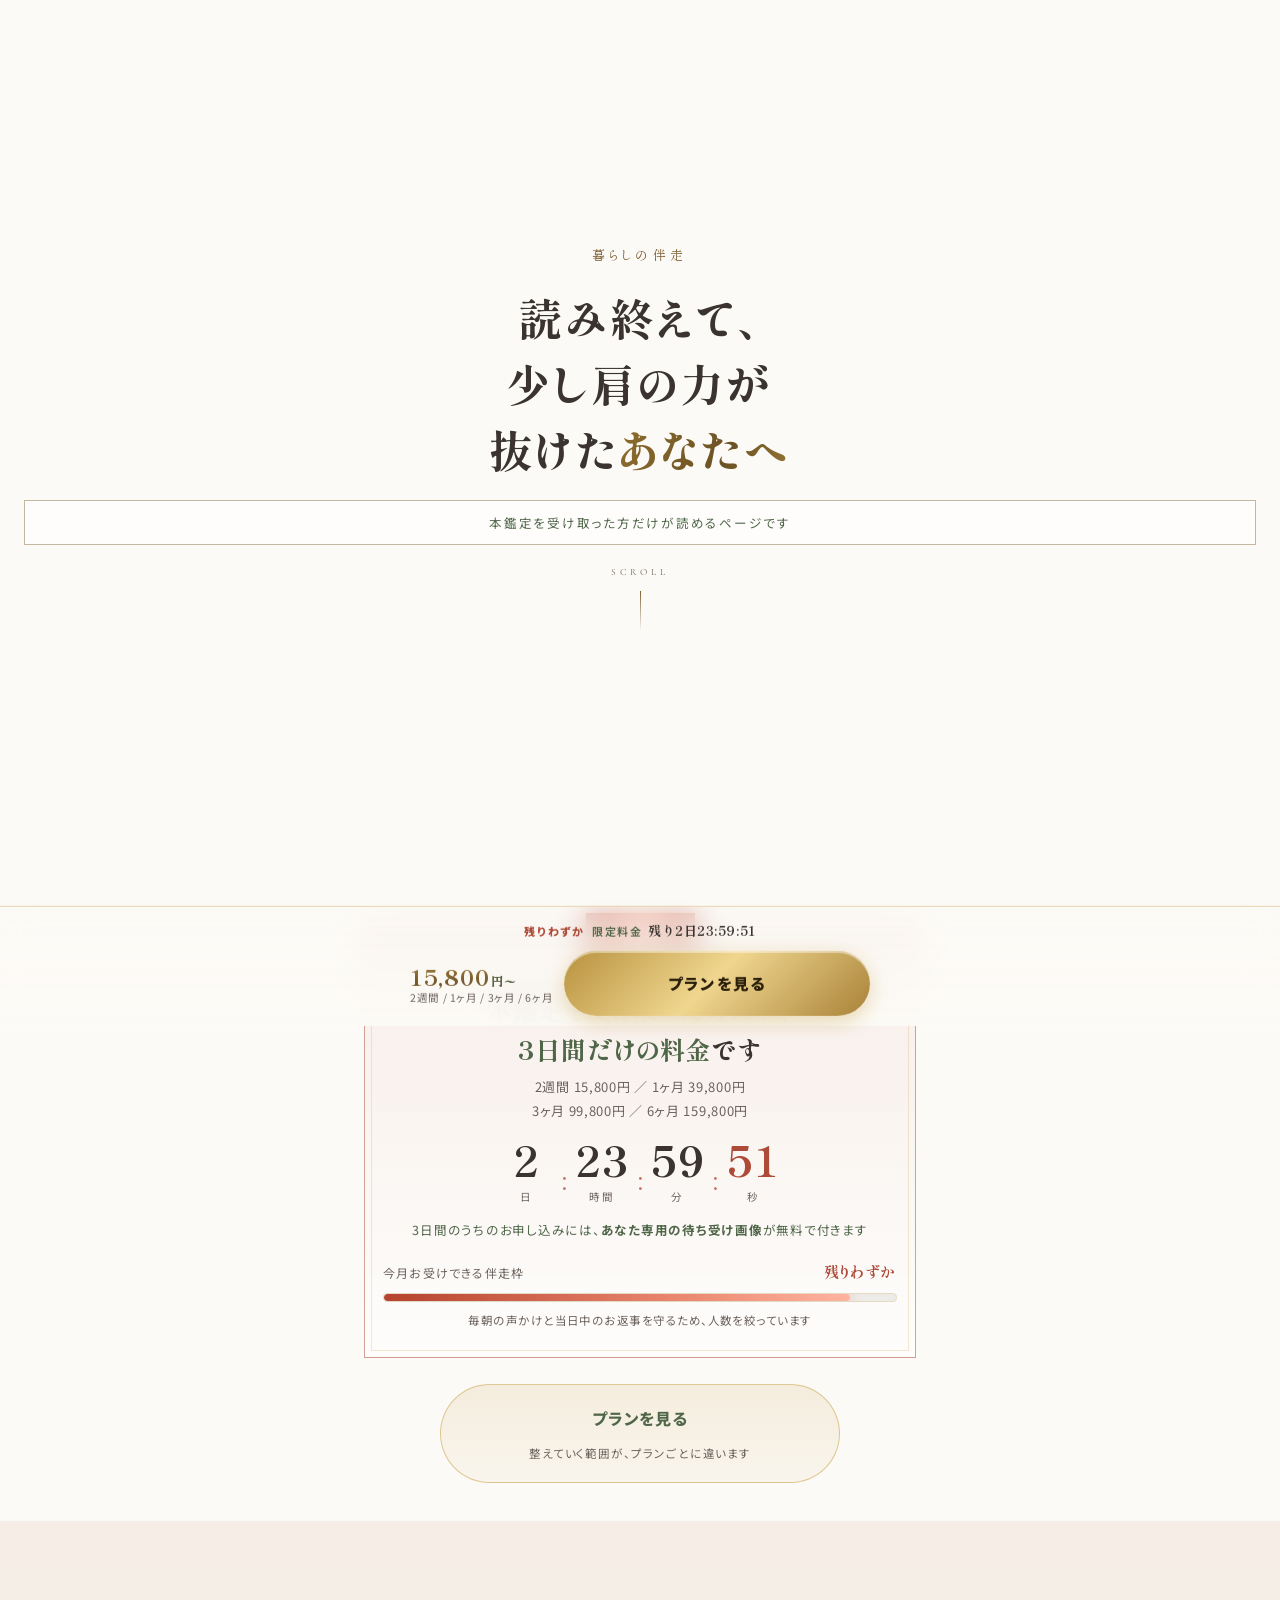
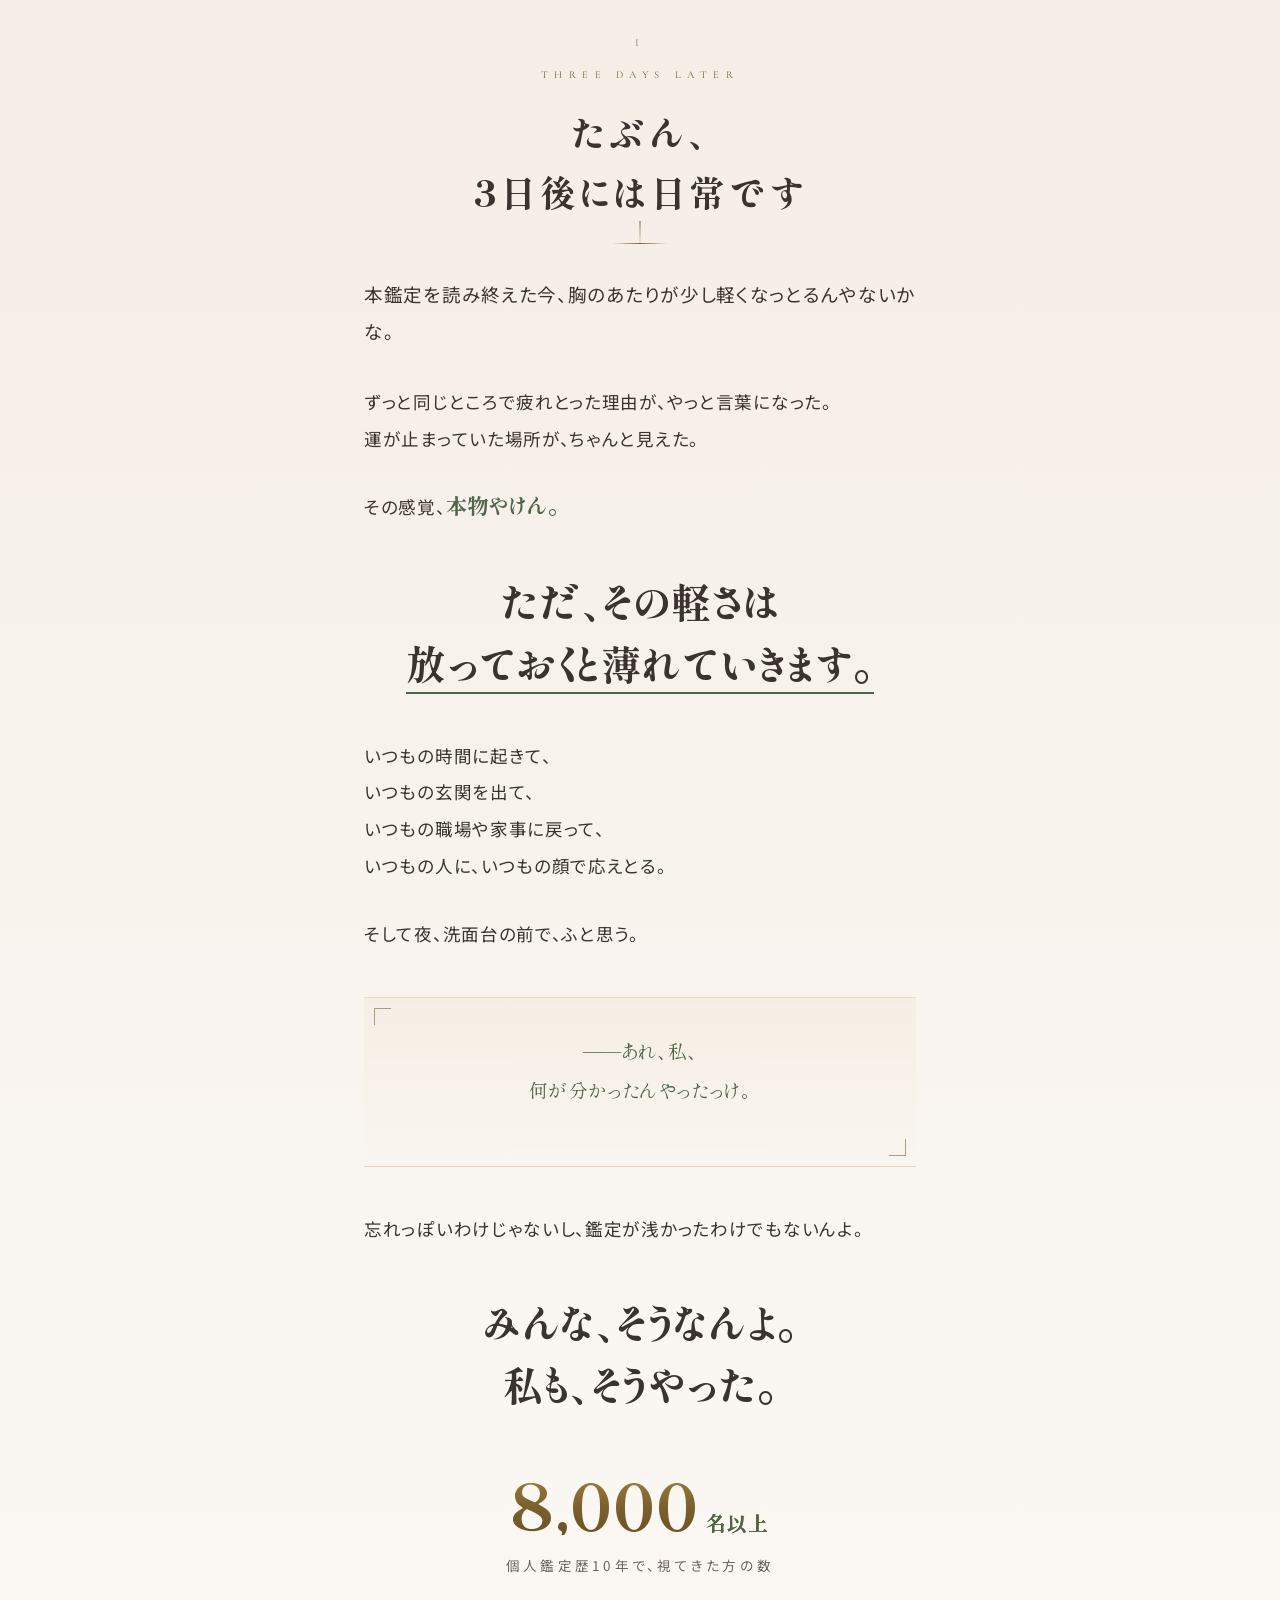
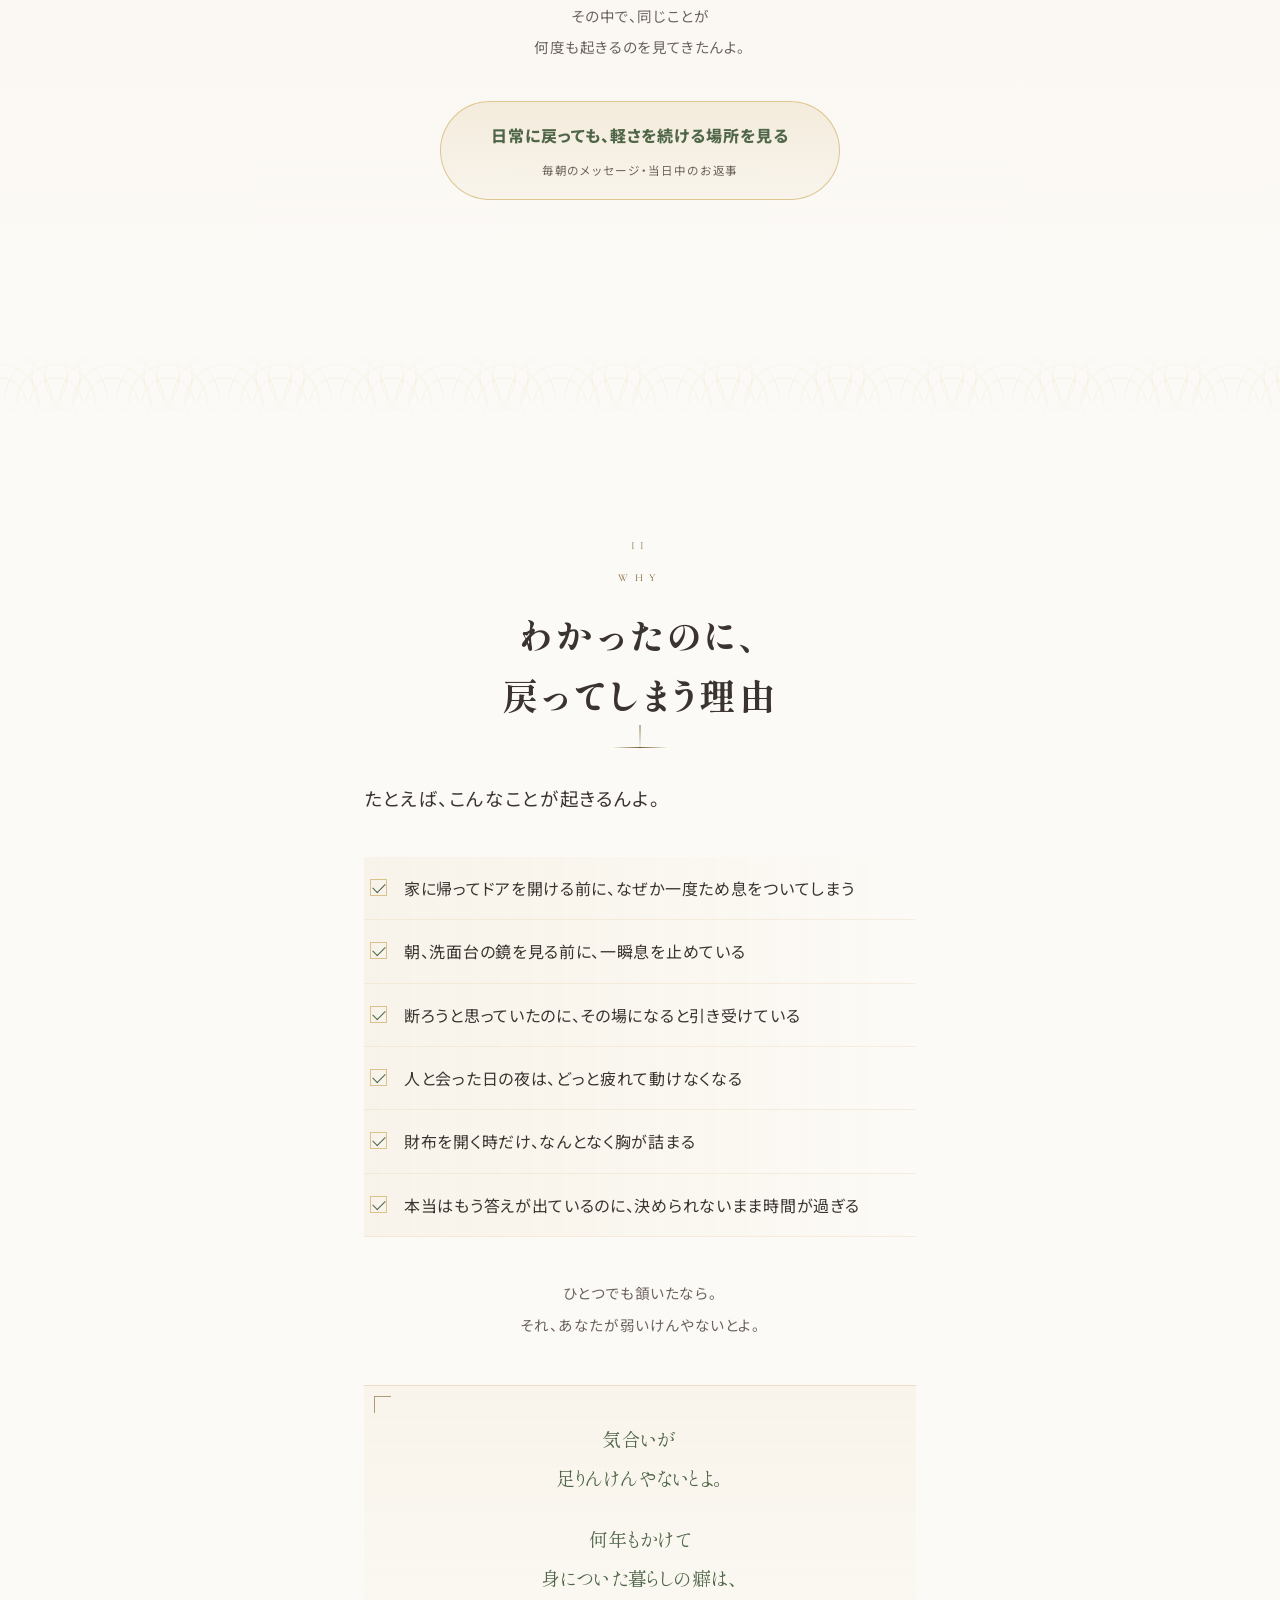
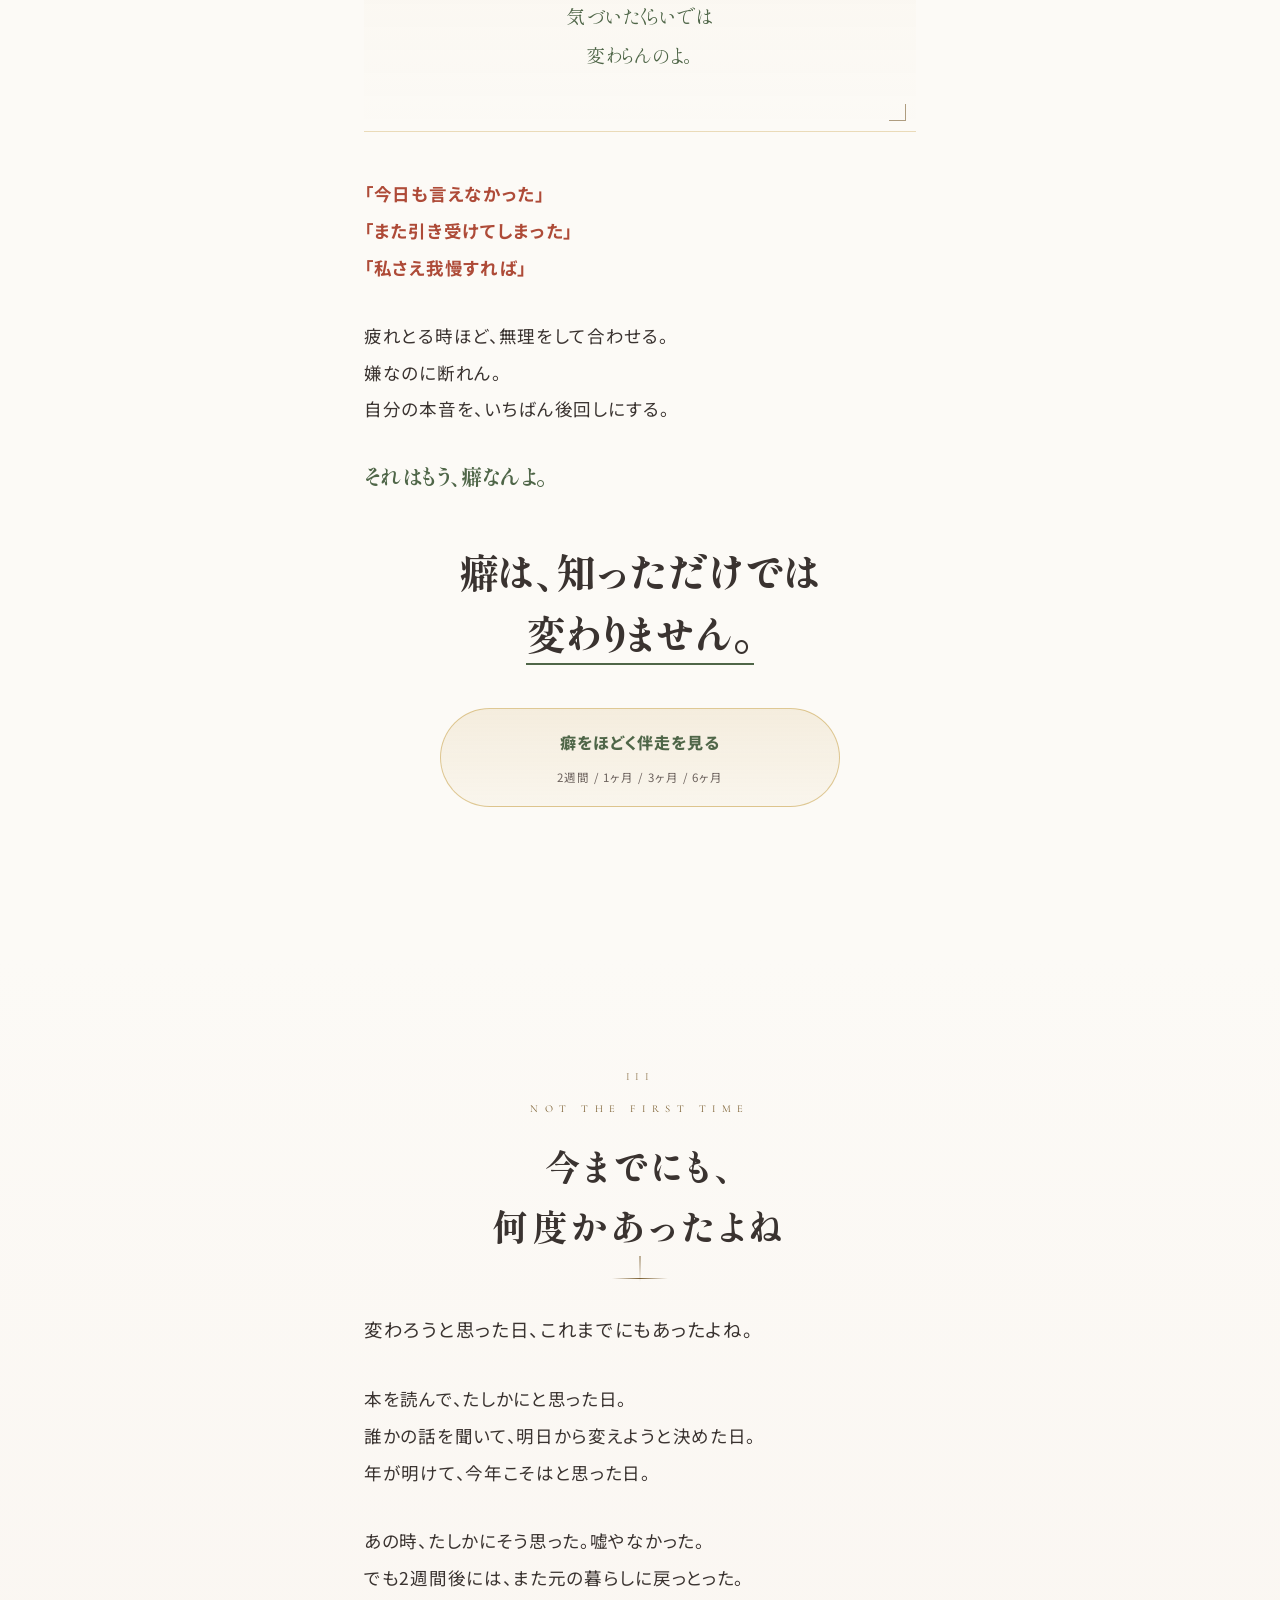
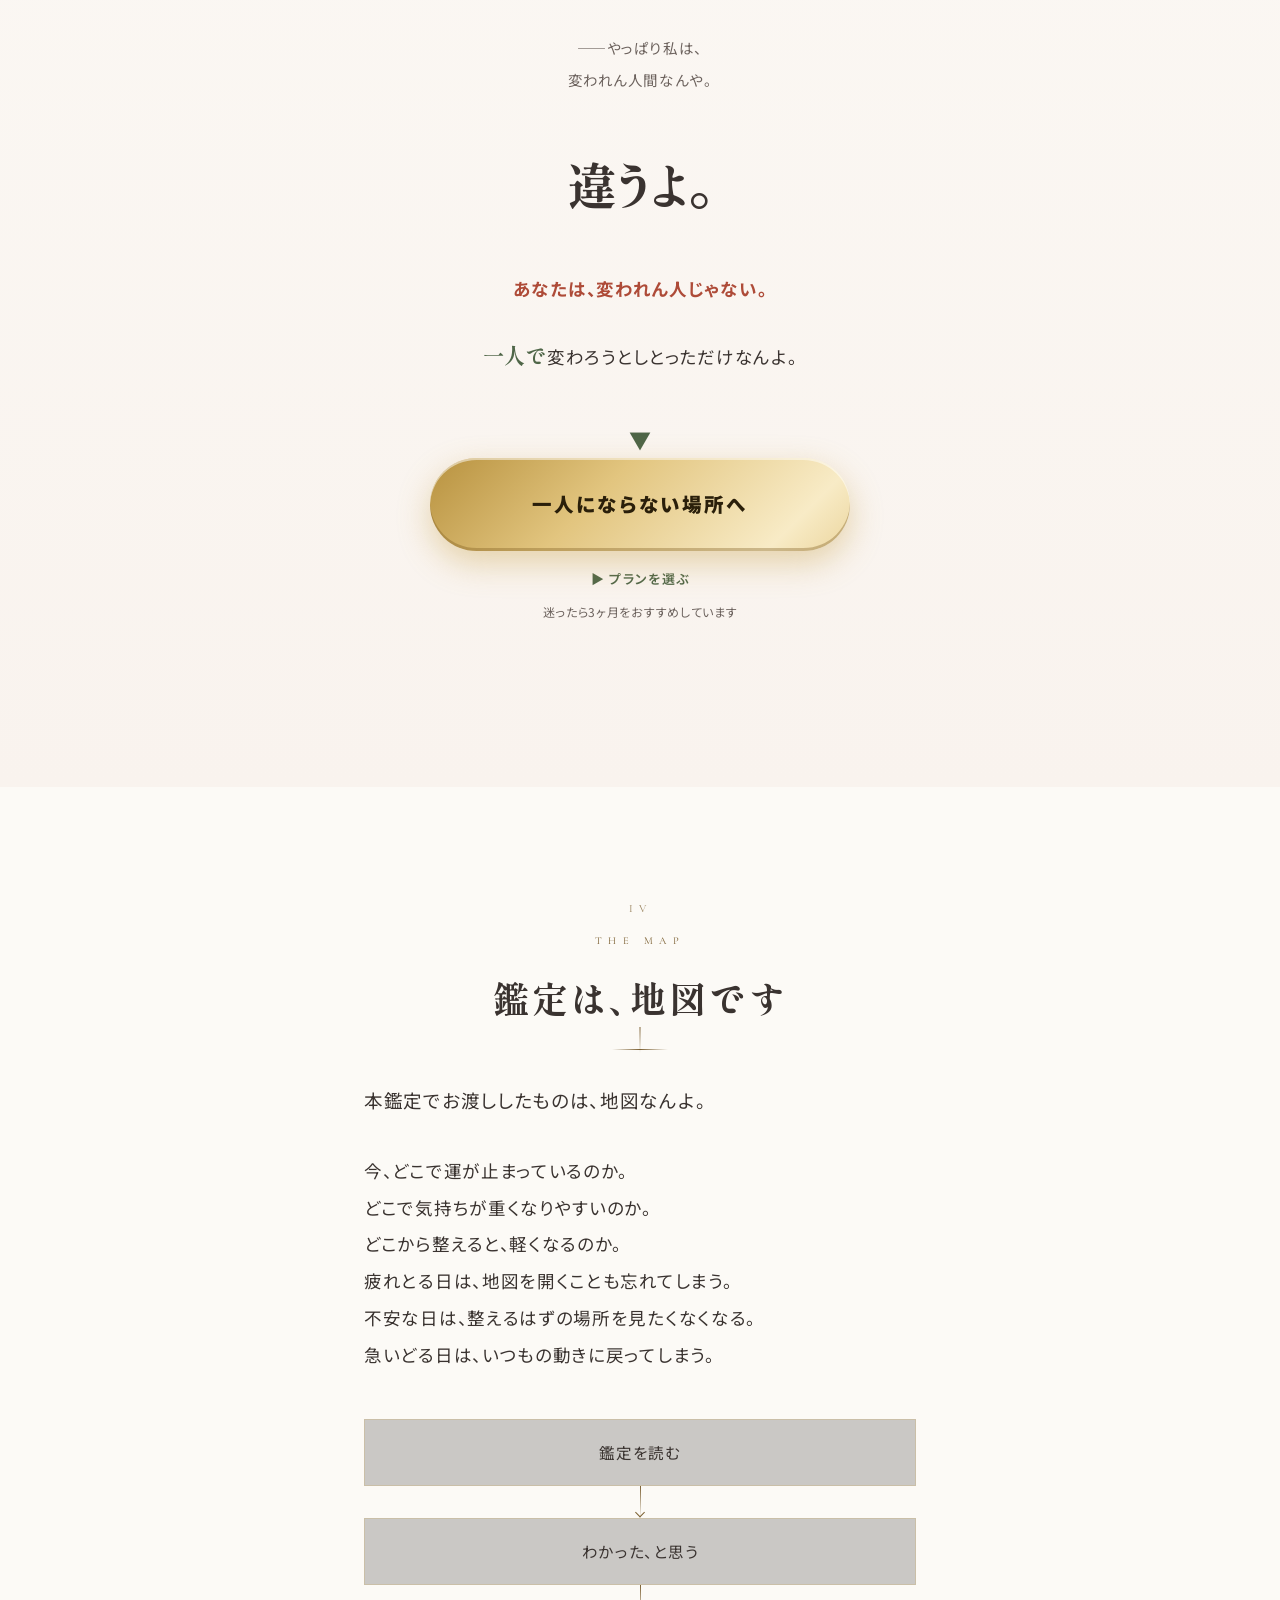
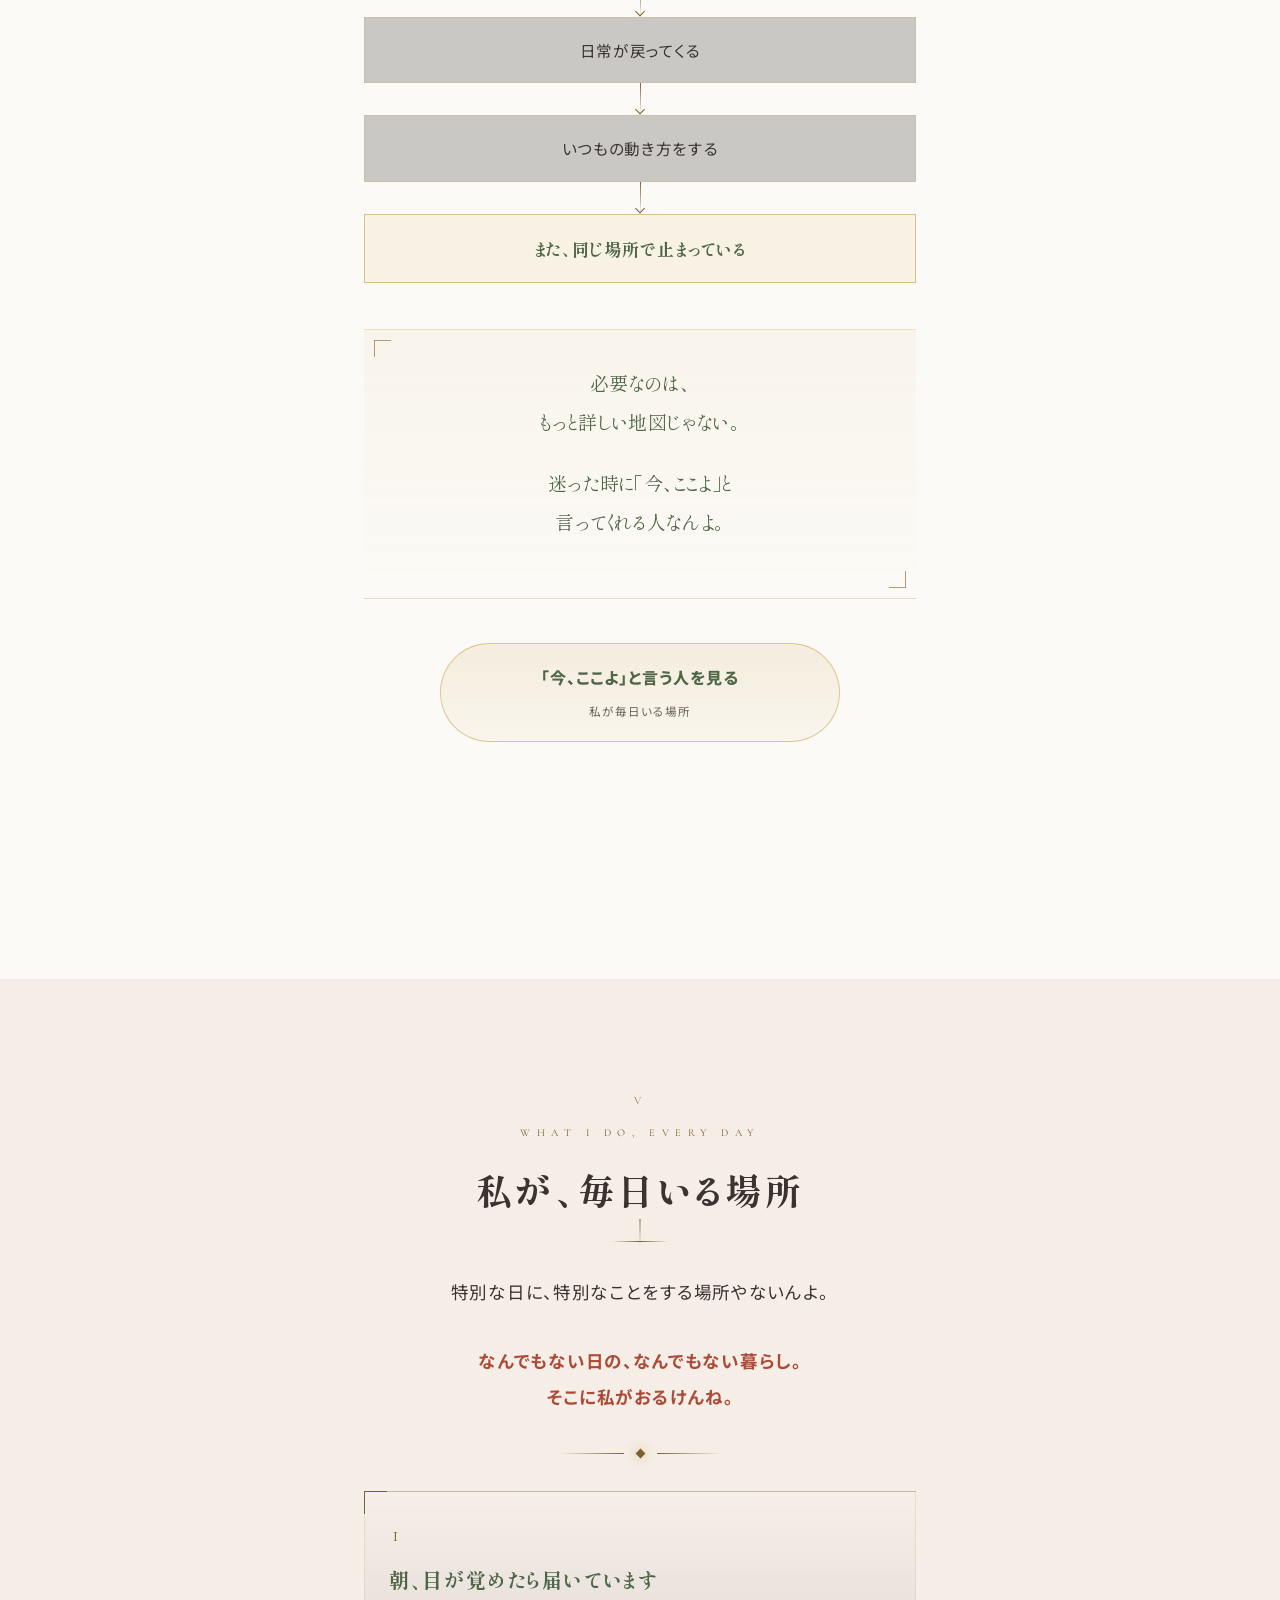
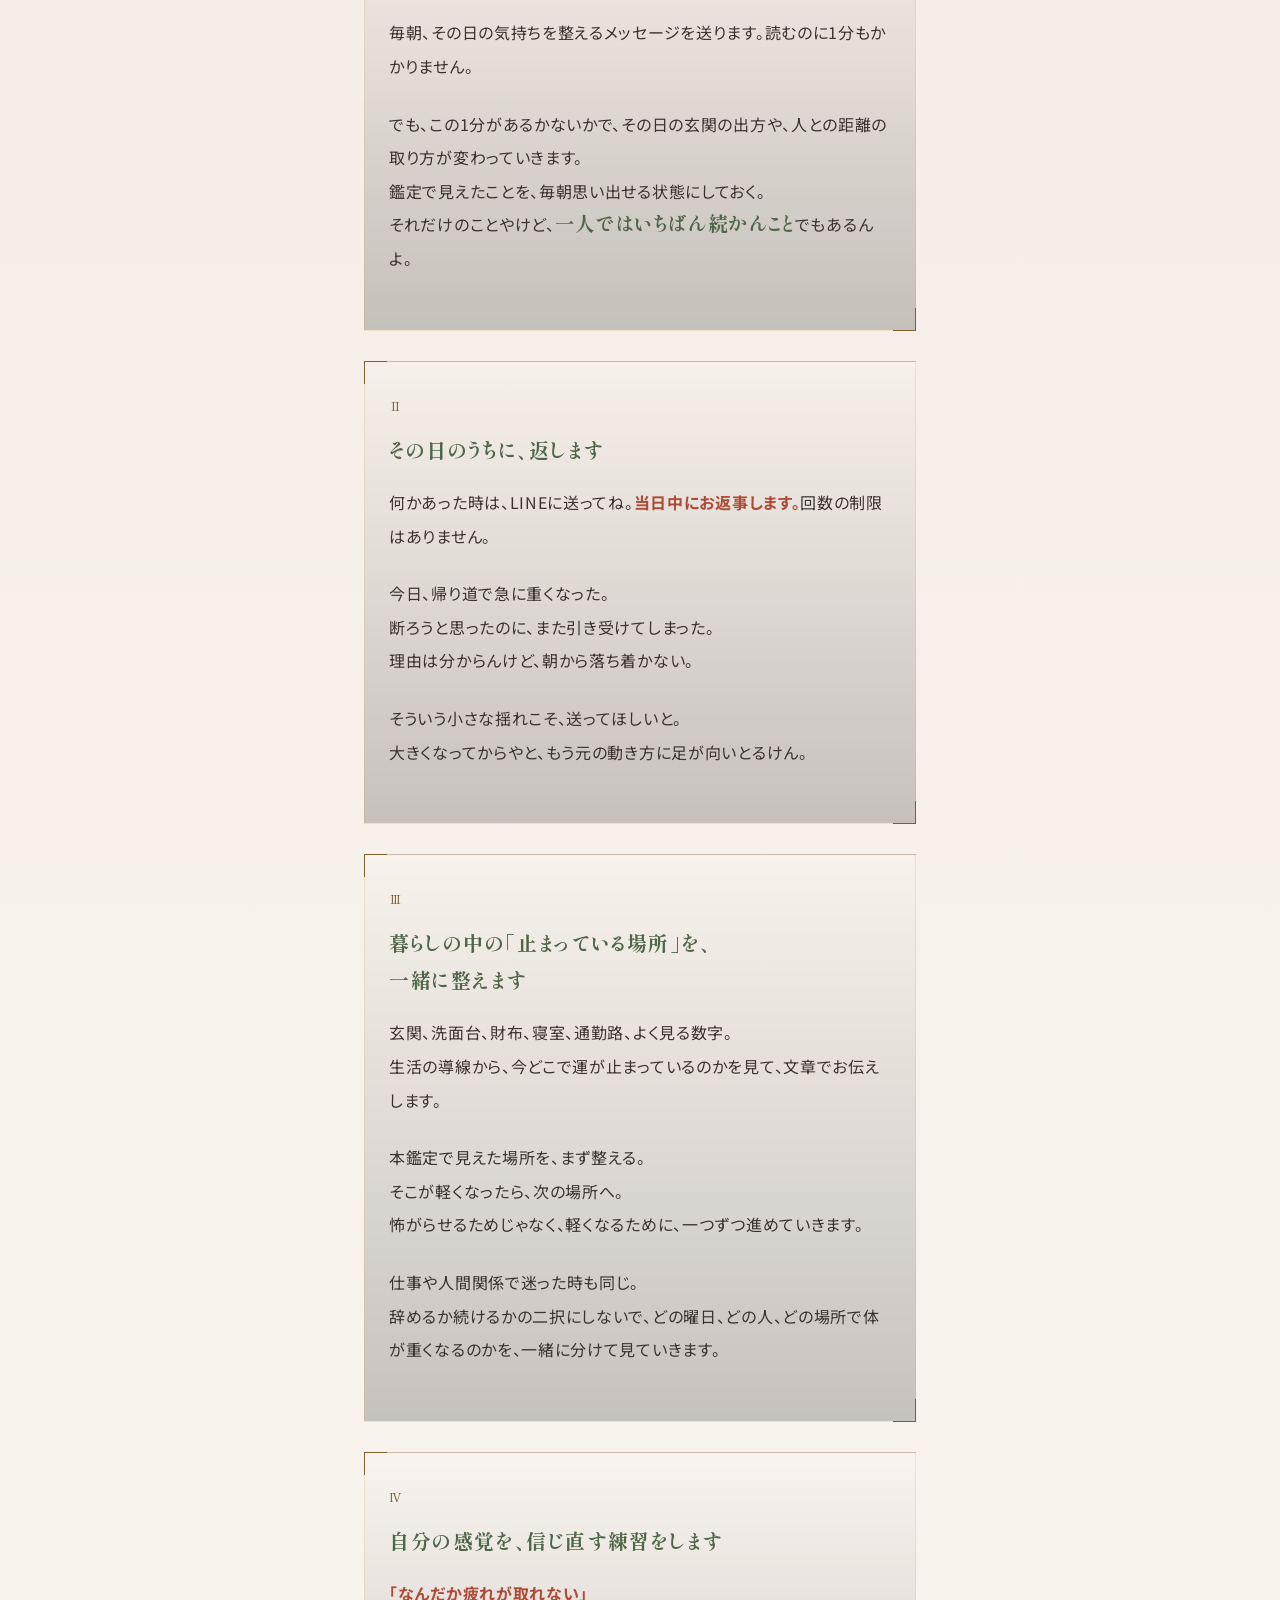
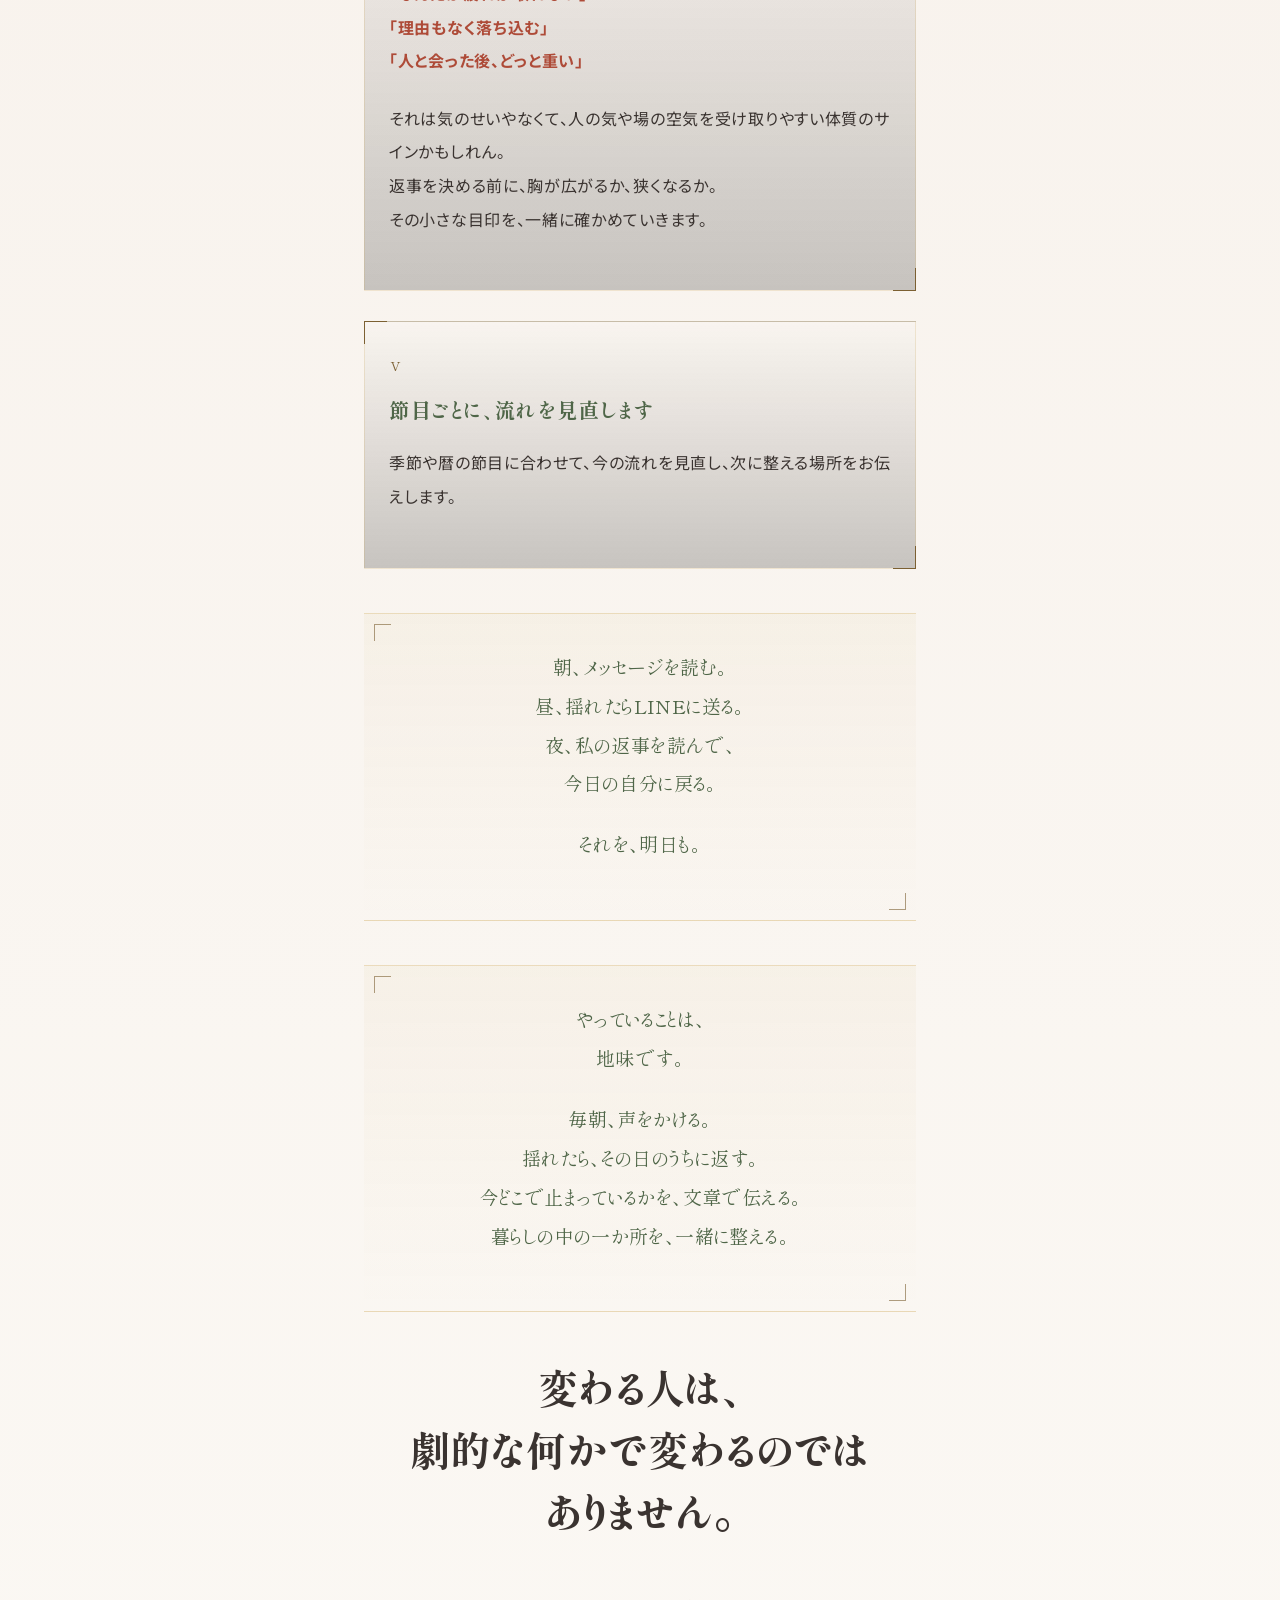
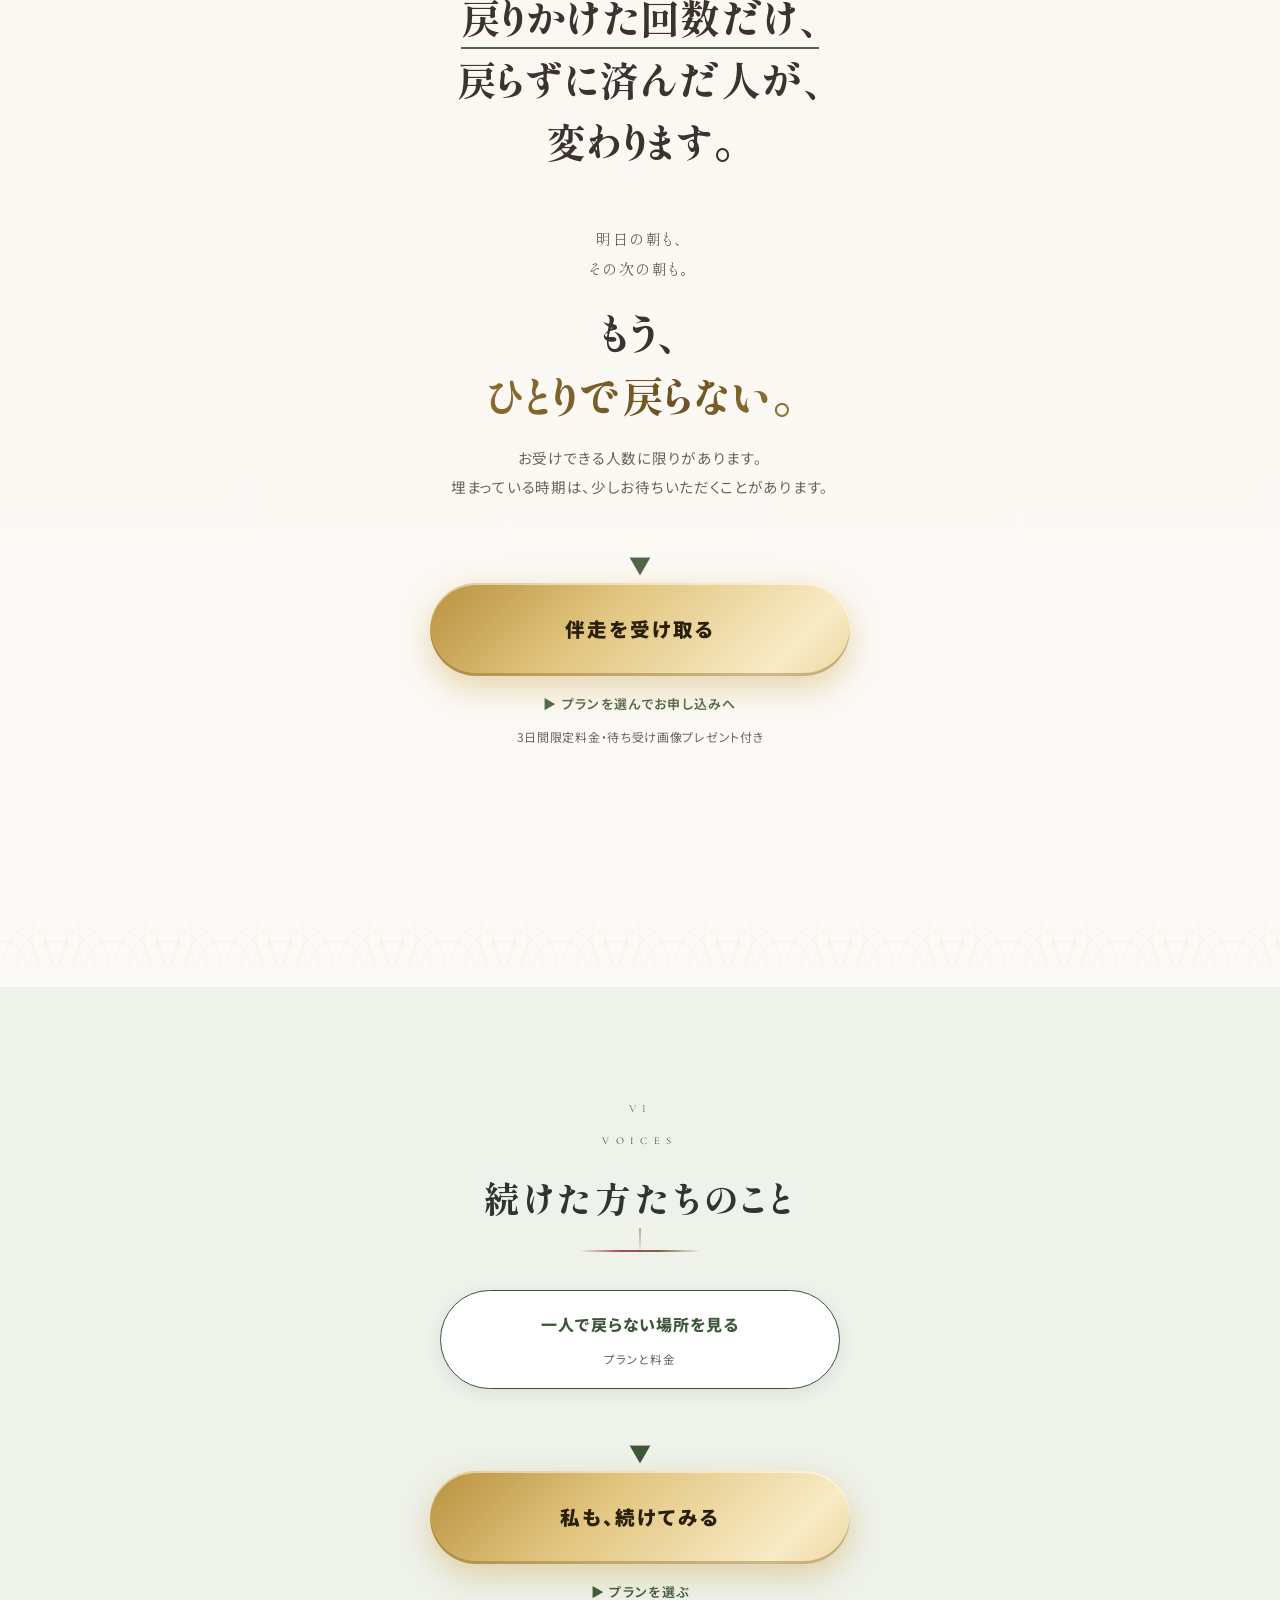
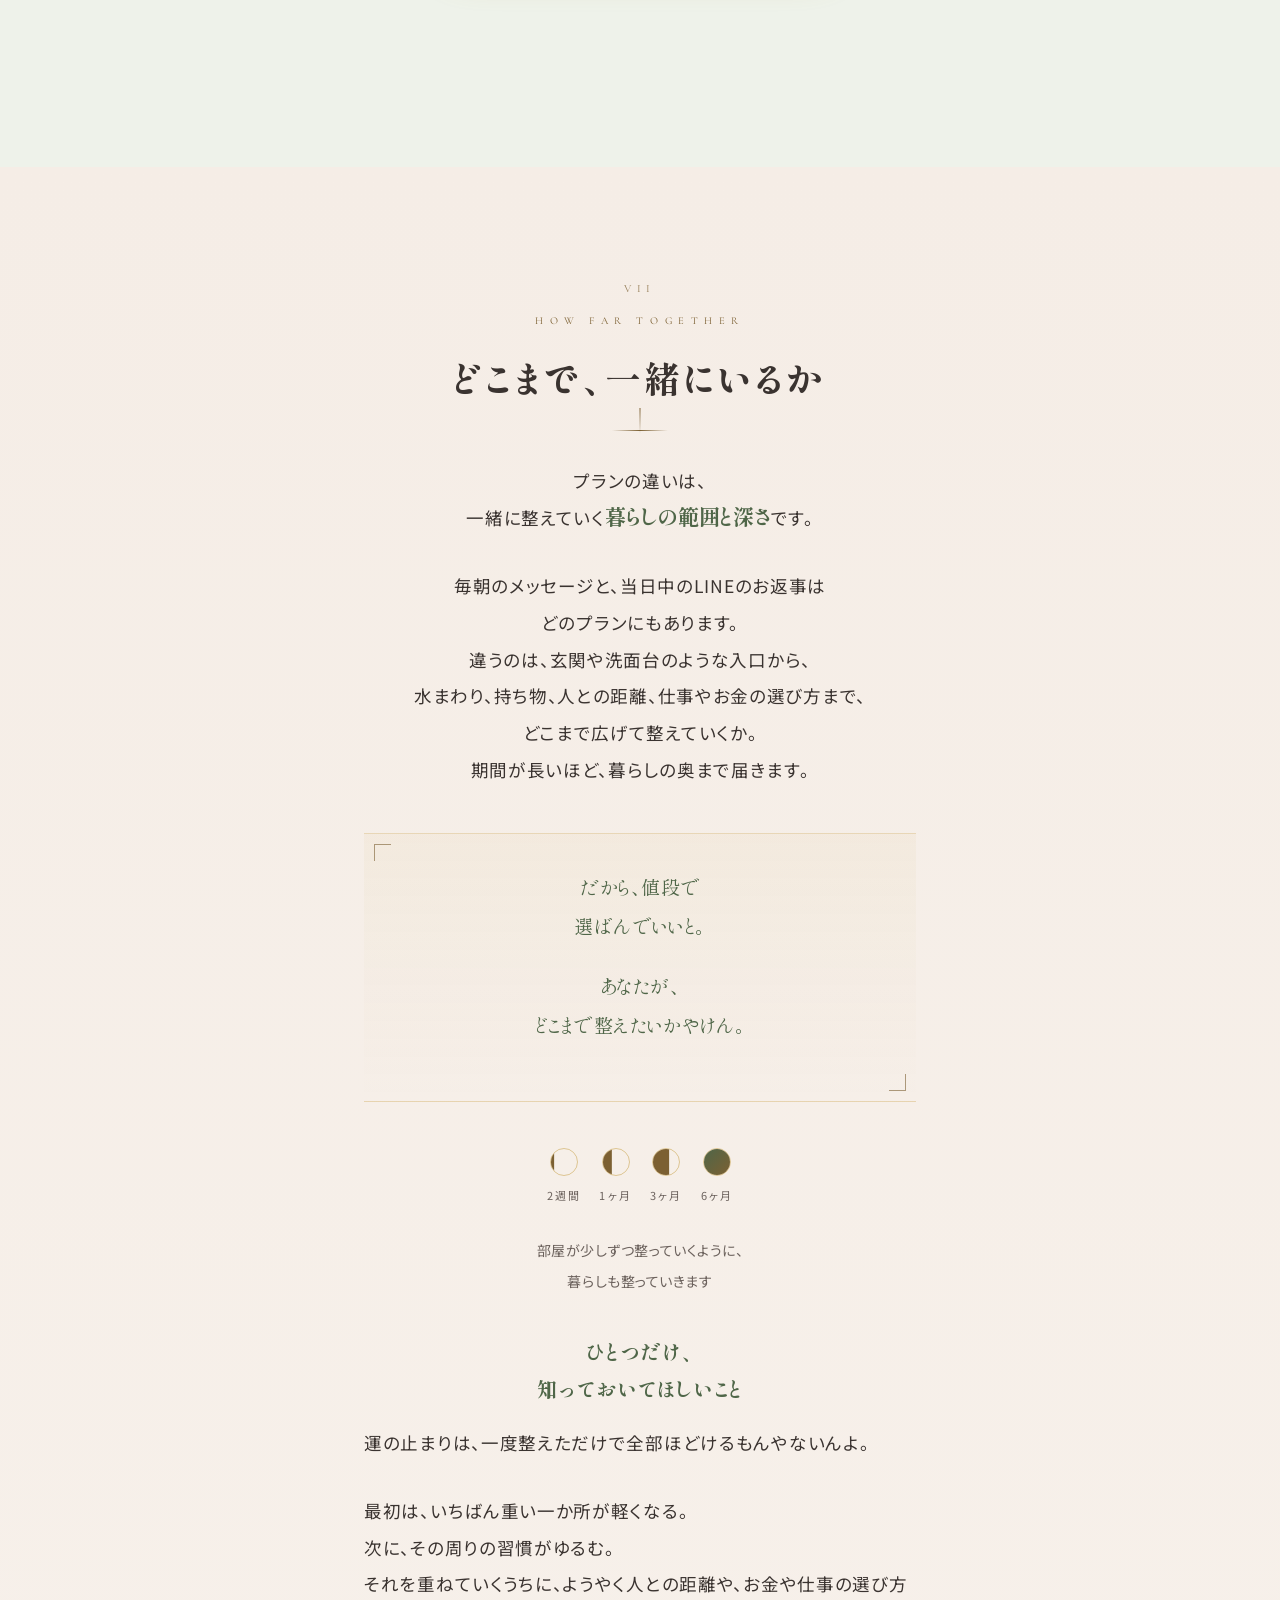
==== commit 31ffb3b1: "伴走サポートLP: 博多弁に修正" ====
--- a/bansou/index.html
+++ b/bansou/index.html
@@ -65,40 +65,40 @@
   <div class="wrap">
     <div class="chapno">I</div>
     <div class="eyebrow lat">Three days later</div>
-    <h2 class="lines"><span class="ln">たぶん、</span><br><span class="ln">三日後には日常です</span></h2>
-    <div class="gline"></div>
-
-    <div class="stag">
-      <p class="lead-p">本鑑定を読み終えた今、胸のあたりが少し軽くなっているんじゃないかな。</p>
-      <p>ずっと同じところで疲れていた理由が、やっと言葉になった。<br>運が止まっていた場所が、ちゃんと見えた。</p>
-      <p>その感覚、<span class="ew">本物だよ。</span></p>
+    <h2 class="lines"><span class="ln">たぶん、</span><br><span class="ln">3日後には日常です</span></h2>
+    <div class="gline"></div>
+
+    <div class="stag">
+      <p class="lead-p">本鑑定を読み終えた今、胸のあたりが少し軽くなっとるんやないかな。</p>
+      <p>ずっと同じところで疲れとった理由が、やっと言葉になった。<br>運が止まっていた場所が、ちゃんと見えた。</p>
+      <p>その感覚、<span class="ew">本物やけん。</span></p>
     </div>
 
     <div class="big rv-b">ただ、その軽さは<br><span class="wipe">放っておくと薄れていきます。</span></div>
 
     <div class="ph-full px rv-s">
       <img src="../img/placeholder.jpg" alt="朝の光が入る白い部屋" loading="lazy" decoding="async" onerror="this.closest('.ph,.ph-full,.thumb,.shot,.hero-person,.plan')?.style.setProperty('display','none')">
-      <div class="ov rv-b">三日後。<br>早い人なら、明日の朝。</div>
-    </div>
-
-    <div class="stag">
-      <p>いつもの時間に起きて、<br>いつもの玄関を出て、<br>いつもの職場や家事に戻って、<br>いつもの人に、いつもの顔で応えている。</p>
+      <div class="ov rv-b">3日後。<br>早い人なら、明日の朝。</div>
+    </div>
+
+    <div class="stag">
+      <p>いつもの時間に起きて、<br>いつもの玄関を出て、<br>いつもの職場や家事に戻って、<br>いつもの人に、いつもの顔で応えとる。</p>
       <p>そして夜、洗面台の前で、ふと思う。</p>
     </div>
 
     <div class="quote rv-b">
-      <p>——あれ、私、<br>何がわかったんだっけ。</p>
-    </div>
-
-    <div class="stag">
-      <p>忘れっぽいわけじゃないし、鑑定が浅かったわけでもないんだ。</p>
-    </div>
-    <div class="big rv-b">みんな、そうなの。<br>私も、そうだったよ。</div>
+      <p>——あれ、私、<br>何が分かったんやったっけ。</p>
+    </div>
+
+    <div class="stag">
+      <p>忘れっぽいわけじゃないし、鑑定が浅かったわけでもないんよ。</p>
+    </div>
+    <div class="big rv-b">みんな、そうなんよ。<br>私も、そうやった。</div>
 
     <div class="stat rv" style="margin-top:56px">
       <div class="num"><span data-count="8000">0</span><span class="unit">名以上</span></div>
       <div class="lbl">個人鑑定歴10年で、視てきた方の数</div>
-      <p class="whisper" style="margin:20px 0 0">その中で、同じことが<br>何度も起きるのを見てきました。</p>
+      <p class="whisper" style="margin:20px 0 0">その中で、同じことが<br>何度も起きるのを見てきたんよ。</p>
     </div>
 
     <a class="minicta rv" href="#plan">日常に戻っても、軽さを続ける場所を見る<span class="s">毎朝のメッセージ・当日中のお返事</span></a>
@@ -115,7 +115,7 @@
     <h2 class="lines"><span class="ln">わかったのに、</span><br><span class="ln">戻ってしまう理由</span></h2>
     <div class="gline"></div>
 
-    <div class="rv"><p class="lead-p">たとえば、こんなことが起きるんだ。</p></div>
+    <div class="rv"><p class="lead-p">たとえば、こんなことが起きるんよ。</p></div>
 
     <ul class="chk rv">
       <li>家に帰ってドアを開ける前に、なぜか一度ため息をついてしまう</li>
@@ -126,17 +126,17 @@
       <li>本当はもう答えが出ているのに、決められないまま時間が過ぎる</li>
     </ul>
 
-    <div class="whisper rv">ひとつでも頷いたなら。<br>それ、あなたが弱いからじゃないよ。</div>
+    <div class="whisper rv">ひとつでも頷いたなら。<br>それ、あなたが弱いけんやないとよ。</div>
 
     <div class="quote stag">
-      <p>気合いが足りないからでは<br>ありません。</p>
-      <p>何年もかけて<br>身についた暮らしの癖は、<br>気づいたくらいでは<br>変わらないんです。</p>
+      <p>気合いが<br>足りんけんやないとよ。</p>
+      <p>何年もかけて<br>身についた暮らしの癖は、<br>気づいたくらいでは<br>変わらんのよ。</p>
     </div>
 
     <div class="stag">
       <p><span class="shu">「今日も言えなかった」</span><br><span class="shu">「また引き受けてしまった」</span><br><span class="shu">「私さえ我慢すれば」</span></p>
-      <p>疲れている時ほど、無理をして合わせる。<br>嫌なのに断れない。<br>自分の本音を、いちばん後回しにする。</p>
-      <p><span class="ew">それはもう、癖なんだ。</span></p>
+      <p>疲れとる時ほど、無理をして合わせる。<br>嫌なのに断れん。<br>自分の本音を、いちばん後回しにする。</p>
+      <p><span class="ew">それはもう、癖なんよ。</span></p>
     </div>
     <div class="big rv-b">癖は、知っただけでは<br><span class="wipe">変わりません。</span></div>
 
@@ -159,16 +159,16 @@
     <div class="stag">
       <p class="lead-p">変わろうと思った日、これまでにもあったよね。</p>
       <p>本を読んで、たしかにと思った日。<br>誰かの話を聞いて、明日から変えようと決めた日。<br>年が明けて、今年こそはと思った日。</p>
-      <p>あの時、たしかにそう思った。嘘じゃなかった。<br>でも二週間後には、また元の暮らしに戻っていた。</p>
-    </div>
-
-    <div class="whisper rv">——やっぱり私は、<br>変われない人間なんだ。</div>
+      <p>あの時、たしかにそう思った。嘘やなかった。<br>でも2週間後には、また元の暮らしに戻っとった。</p>
+    </div>
+
+    <div class="whisper rv">——やっぱり私は、<br>変われん人間なんや。</div>
 
     <div class="big xl rv-b">違うよ。</div>
 
     <div class="stag">
-      <p class="tc"><strong>あなたは、変われない人じゃない。</strong></p>
-      <p class="tc"><span class="ew">一人で</span>変わろうとしていただけなんだ。</p>
+      <p class="tc"><strong>あなたは、変われん人じゃない。</strong></p>
+      <p class="tc"><span class="ew">一人で</span>変わろうとしとっただけなんよ。</p>
     </div>
 
     <a class="cta rv" href="#plan">
@@ -189,7 +189,7 @@
     <div class="gline"></div>
 
     <div class="stag">
-      <p class="lead-p">本鑑定でお渡ししたものは、地図なんだ。</p>
+      <p class="lead-p">本鑑定でお渡ししたものは、地図なんよ。</p>
       <p>今、どこで運が止まっているのか。<br>どこで気持ちが重くなりやすいのか。<br>どこから整えると、軽くなるのか。</p>
     </div>
 
@@ -199,7 +199,7 @@
     </div>
 
     <div class="stag">
-      <p>疲れている日は、地図を開くことも忘れてしまう。<br>不安な日は、整えるはずの場所を見たくなくなる。<br>急いでいる日は、いつもの動きに戻ってしまう。</p>
+      <p>疲れとる日は、地図を開くことも忘れてしまう。<br>不安な日は、整えるはずの場所を見たくなくなる。<br>急いどる日は、いつもの動きに戻ってしまう。</p>
     </div>
 
     <div class="flow stag">
@@ -216,10 +216,10 @@
 
     <div class="quote stag">
       <p>必要なのは、<br>もっと詳しい地図じゃない。</p>
-      <p>迷った時に「今、ここだよ」と<br>言ってくれる人なんです。</p>
-    </div>
-
-    <a class="minicta rv" href="#plan">「今、ここだよ」と言う人を見る<span class="s">私が毎日いる場所</span></a>
+      <p>迷った時に「今、ここよ」と<br>言ってくれる人なんよ。</p>
+    </div>
+
+    <a class="minicta rv" href="#plan">「今、ここよ」と言う人を見る<span class="s">私が毎日いる場所</span></a>
   </div>
 </section>
 
@@ -234,8 +234,8 @@
     <div class="gline"></div>
 
     <div class="stag">
-      <p class="tc">特別な日に、特別なことをする場所ではないんだ。</p>
-      <p class="tc"><strong>なんでもない日の、なんでもない暮らし。<br>そこに私がいます。</strong></p>
+      <p class="tc">特別な日に、特別なことをする場所やないんよ。</p>
+      <p class="tc"><strong>なんでもない日の、なんでもない暮らし。<br>そこに私がおるけんね。</strong></p>
     </div>
 
     <div class="orn" aria-hidden="true"><i></i></div>
@@ -243,8 +243,8 @@
     <div class="dev rv">
       <div class="no lat">Ⅰ</div>
       <h3>朝、目が覚めたら届いています</h3>
-      <p>毎朝、その日の気持ちを整えるメッセージを送ります。読むのに一分もかかりません。</p>
-      <p>でも、この一分があるかないかで、その日の玄関の出方や、人との距離の取り方が変わっていきます。<br>鑑定で見えたことを、毎朝思い出せる状態にしておく。<br>それだけのことだけど、<span class="ew">一人ではいちばん続かないこと</span>でもあるんだ。</p>
+      <p>毎朝、その日の気持ちを整えるメッセージを送ります。読むのに1分もかかりません。</p>
+      <p>でも、この1分があるかないかで、その日の玄関の出方や、人との距離の取り方が変わっていきます。<br>鑑定で見えたことを、毎朝思い出せる状態にしておく。<br>それだけのことやけど、<span class="ew">一人ではいちばん続かんこと</span>でもあるんよ。</p>
     </div>
 
     <div class="ph wide px rv-s">
@@ -256,8 +256,8 @@
       <div class="no lat">Ⅱ</div>
       <h3>その日のうちに、返します</h3>
       <p>何かあった時は、LINEに送ってね。<strong>当日中にお返事します。</strong>回数の制限はありません。</p>
-      <p>今日、帰り道で急に重くなった。<br>断ろうと思ったのに、また引き受けてしまった。<br>理由はわからないけれど、朝から落ち着かない。</p>
-      <p>そういう小さな揺れこそ、送ってほしいの。<br>大きくなってからだと、もう元の動き方に足が向いてしまっているから。</p>
+      <p>今日、帰り道で急に重くなった。<br>断ろうと思ったのに、また引き受けてしまった。<br>理由は分からんけど、朝から落ち着かない。</p>
+      <p>そういう小さな揺れこそ、送ってほしいと。<br>大きくなってからやと、もう元の動き方に足が向いとるけん。</p>
     </div>
 
     <div class="dev rv">
@@ -277,7 +277,7 @@
       <div class="no lat">Ⅳ</div>
       <h3>自分の感覚を、信じ直す練習をします</h3>
       <p><span class="shu">「なんだか疲れが取れない」</span><br><span class="shu">「理由もなく落ち込む」</span><br><span class="shu">「人と会った後、どっと重い」</span></p>
-      <p>それは気のせいじゃなくて、人の気や場の空気を受け取りやすい体質のサインかもしれない。<br>返事を決める前に、胸が広がるか、狭くなるか。<br>その小さな目印を、一緒に確かめていきます。</p>
+      <p>それは気のせいやなくて、人の気や場の空気を受け取りやすい体質のサインかもしれん。<br>返事を決める前に、胸が広がるか、狭くなるか。<br>その小さな目印を、一緒に確かめていきます。</p>
     </div>
 
     <div class="dev rv">
@@ -352,8 +352,8 @@
     </div>
 
     <div class="quote stag">
-      <p>だから、値段で<br>選ばなくていいんです。</p>
-      <p>あなたが、<br>どこまで整えたいかです。</p>
+      <p>だから、値段で<br>選ばんでいいと。</p>
+      <p>あなたが、<br>どこまで整えたいかやけん。</p>
     </div>
 
     <div class="moonwrap" aria-hidden="true">
@@ -366,9 +366,9 @@
 
     <div class="stag">
       <h3 class="tc">ひとつだけ、<br>知っておいてほしいこと</h3>
-      <p>運の止まりは、一度整えただけで全部ほどけるものじゃないんだ。</p>
+      <p>運の止まりは、一度整えただけで全部ほどけるもんやないんよ。</p>
       <p>最初は、いちばん重い一か所が軽くなる。<br>次に、その周りの習慣がゆるむ。<br>それを重ねていくうちに、ようやく人との距離や、お金や仕事の選び方まで届きはじめます。</p>
-      <p>散らかった部屋を、一日で完璧にするのは難しいよね。<br>でも、毎日一か所ずつ整えていくと、いつのまにか家全体の空気が変わっている。<br>あれと、同じです。</p>
+      <p>散らかった部屋を、1日で完璧にするのは難しいやろ。<br>でも、毎日一か所ずつ整えていくと、いつのまにか家全体の空気が変わっとる。<br>あれと、同じです。</p>
     </div>
 
     <div class="quote stag">
@@ -477,7 +477,7 @@
       迷うなら、3ヶ月。<br>
       まず試してみたいなら、2週間。<br>
       人生の土台から整えたいなら、6ヶ月。<br><br>
-      今の自分に必要な長さで、大丈夫だよ。
+      今の自分に必要な長さで、大丈夫やけんね。
     </div>
 
     <div class="linebox rv">
@@ -496,7 +496,7 @@
       <h3>申し込まないでほしい方が、<br>います</h3>
       <p>食費を削る。支払いを後ろにずらす。誰かに借りる。<br><strong>もしそうなるなら、今回は見送ってね。</strong></p>
       <p>暮らしを壊してまで来ることを、神様は望んでいません。<br>私も、望んでいません。</p>
-      <p>状況が変わった時に、また来てくれたらいい。<br><strong>その時、私はここにいます。</strong></p>
+      <p>状況が変わった時に、また来てくれたらいい。<br><strong>その時、私はここにおるけんね。</strong></p>
     </div>
 
     <div class="whisper rv">
@@ -519,31 +519,31 @@
 
     <div class="stag">
       <details class="faq"><summary>何が変わるか、約束してもらえますか。</summary>
-        <div class="ans">約束はできません。人の流れは、その人の選び方で変わっていくものだからです。私ができるのは、あなたが戻りそうになった時に、毎回そこにいることだけです。</div>
+        <div class="ans">約束はできません。人の流れは、その人の選び方で変わっていくもんやけん。私にできるのは、あなたが戻りそうになった時に、毎回そこにおることだけです。</div>
       </details>
       <details class="faq"><summary>毎日やりとりしないといけませんか。途中で止まっても大丈夫ですか。</summary>
-        <div class="ans">送りたい時だけで大丈夫です。何も送らない日が続いても、毎朝のメッセージは届き続けます。気持ちが沈んで返せなくなる時期もよくあることなので、急かすことはしません。そういう時こそ、こちらから声をかけ続けます。</div>
+        <div class="ans">送りたい時だけで大丈夫です。何も送らん日が続いても、毎朝のメッセージは届き続けます。気持ちが沈んで返せんくなる時期もよくあることやけん、急かしたりせんよ。そういう時こそ、こっちから声をかけ続けます。</div>
       </details>
       <details class="faq"><summary>プランによって、受け取れる内容は変わりますか。</summary>
         <div class="ans">変わります。毎朝のメッセージと、当日中のLINEのお返事はどのプランにもあります。違うのは、一緒に整えていく暮らしの範囲です。2週間は玄関や洗面台などいちばん重い一か所、1ヶ月は水まわりや持ち物、朝夜の習慣まで、3ヶ月は寝室や通勤路、人との距離まで、6ヶ月は仕事やお金、人間関係の選び方まで。期間が長いほど、暮らしの奥まで届きます。</div>
       </details>
       <details class="faq"><summary>家族に知られませんか。</summary>
-        <div class="ans">知られません。やりとりはすべてこのLINEの中だけです。郵送物も、家に届くものも一切ありません。夜、ご家族が寝てから送ってくれて構いません。</div>
+        <div class="ans">知られません。やりとりはすべてこのLINEの中だけです。郵送物も、家に届くもんも一切ありません。夜、ご家族が寝てから送ってくれて構いませんよ。</div>
       </details>
       <details class="faq"><summary>本鑑定を受けたばかりですが、すぐに申し込んだ方がいいですか。</summary>
-        <div class="ans">できれば、早い方がいいとお伝えしています。鑑定を読んだ直後がいちばん心が動いているからです。時間が経つほど、日常の方が強くなっていきます。この料金を3日間だけにしているのも、同じ理由です。</div>
+        <div class="ans">できれば、早い方がいいとお伝えしとる。鑑定を読んだ直後がいちばん心が動いとるけん。時間が経つほど、日常の方が強くなっていくんよね。この料金を3日間だけにしとるのも、同じ理由です。</div>
       </details>
       <details class="faq"><summary>待ち受け画像は、いつ届きますか。</summary>
         <div class="ans">お申し込みの確認がとれたあと、あなたの流れに合わせて一枚ずつお作りしてLINEでお送りします。</div>
       </details>
       <details class="faq"><summary>お守りや開運グッズなど、何か購入する必要はありますか。</summary>
-        <div class="ans">ありません。伴走の中で、グッズや道具の購入をお願いすることはありません。追加の費用も一切かかりません。いつもの暮らしの中にあるもので、整えていきます。</div>
+        <div class="ans">ありません。伴走の中で、グッズや道具の購入をお願いすることはないよ。追加の費用も一切かかりません。いつもの暮らしの中にあるもので、整えていくけん。</div>
       </details>
       <details class="faq"><summary>お支払いがうまくいきません。</summary>
-        <div class="ans">よくあることなので、気にしないでね。エラーが出た、途中で止まった、どの方法がいいかわからない。そのままLINEに送ってください。一緒に手順を確認します。</div>
+        <div class="ans">よくあることやけん、気にせんでね。エラーが出た、途中で止まった、どの方法がいいか分からん。そのままLINEに送ってください。一緒に手順を確認します。</div>
       </details>
       <details class="faq"><summary>金額が、正直きついです。</summary>
-        <div class="ans">無理をして受けるものではありません。今は見送って大丈夫です。状況が落ち着いた時に、また声をかけてください。気になることがあれば、LINEでご相談ください。</div>
+        <div class="ans">無理をして受けるもんやないよ。今は見送って大丈夫です。状況が落ち着いた時に、また声をかけてね。気になることがあれば、LINEで相談してください。</div>
       </details>
     </div>
 
@@ -564,16 +564,16 @@
     </div>
 
     <div class="stag">
-      <p class="lead-p">私も昔は、元気に振る舞いながら、家に帰ると動けなくなるほど疲れていました。</p>
-      <p>歯科衛生士として働いていた頃、患者さんの不安や職場の緊張を、体ごと受け取っていたんだ。<br>当時は「自分が弱いだけ」だと思っていました。</p>
+      <p class="lead-p">私も昔は、元気に振る舞いながら、家に帰ると動けんくなるほど疲れとったと。</p>
+      <p>歯科衛生士として働いとった頃、患者さんの不安や職場の緊張を、体ごと受け取っとったんよね。<br>当時は「自分が弱いだけ」やと思っとった。</p>
       <p>鑑定書は、どれだけ丁寧に書いても、<span class="ew">紙です。</span></p>
-      <p>読んだ日は、たしかに心が動く。<br>でも、次の朝が来て、その次の朝が来て、気づけば元の速さで走っている。</p>
+      <p>読んだ日は、たしかに心が動く。<br>でも、次の朝が来て、その次の朝が来て、気づけば元の速さで走っとる。</p>
       <p><strong>だから、この場所を作りました。</strong></p>
       <p>朝、声をかける。<br>揺れたら、その日のうちに返す。<br>今どこで止まっているか、伝える。<br>暮らしの中の一か所を、一緒に整える。<br>それだけです。</p>
-      <p>でも、あなたが戻りかけた時に、毎回そこに誰かがいるというのは、一人で頑張ることとは、まったく違うんだ。</p>
-    </div>
-
-    <div class="big xl rv-b">軽くなるまで、<br>一人にしないからね。</div>
+      <p>でも、あなたが戻りかけた時に、毎回そこに誰かがおるっていうのは、一人で頑張ることとは、まったく違うんよ。</p>
+    </div>
+
+    <div class="big xl rv-b">軽くなるまで、<br>一人にせんけんね。</div>
 
     <div class="sign rv">みや</div>
 
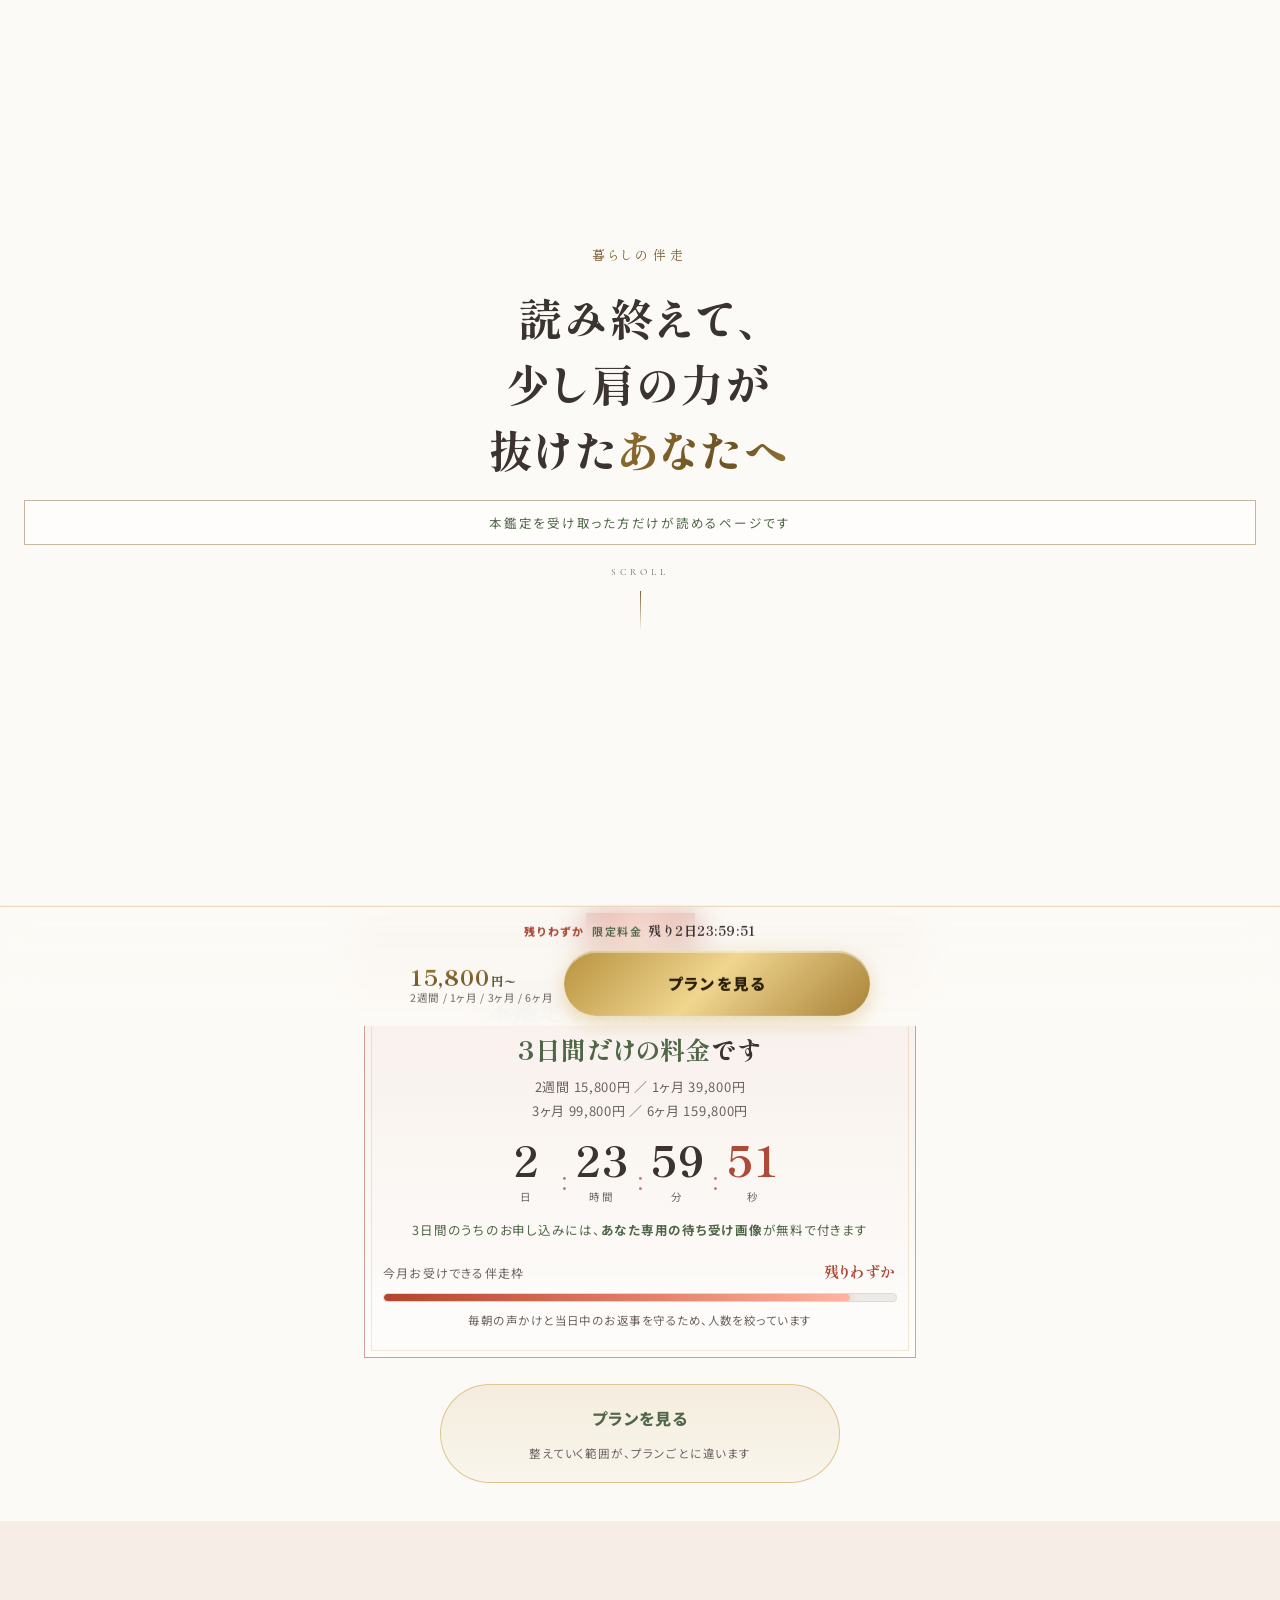
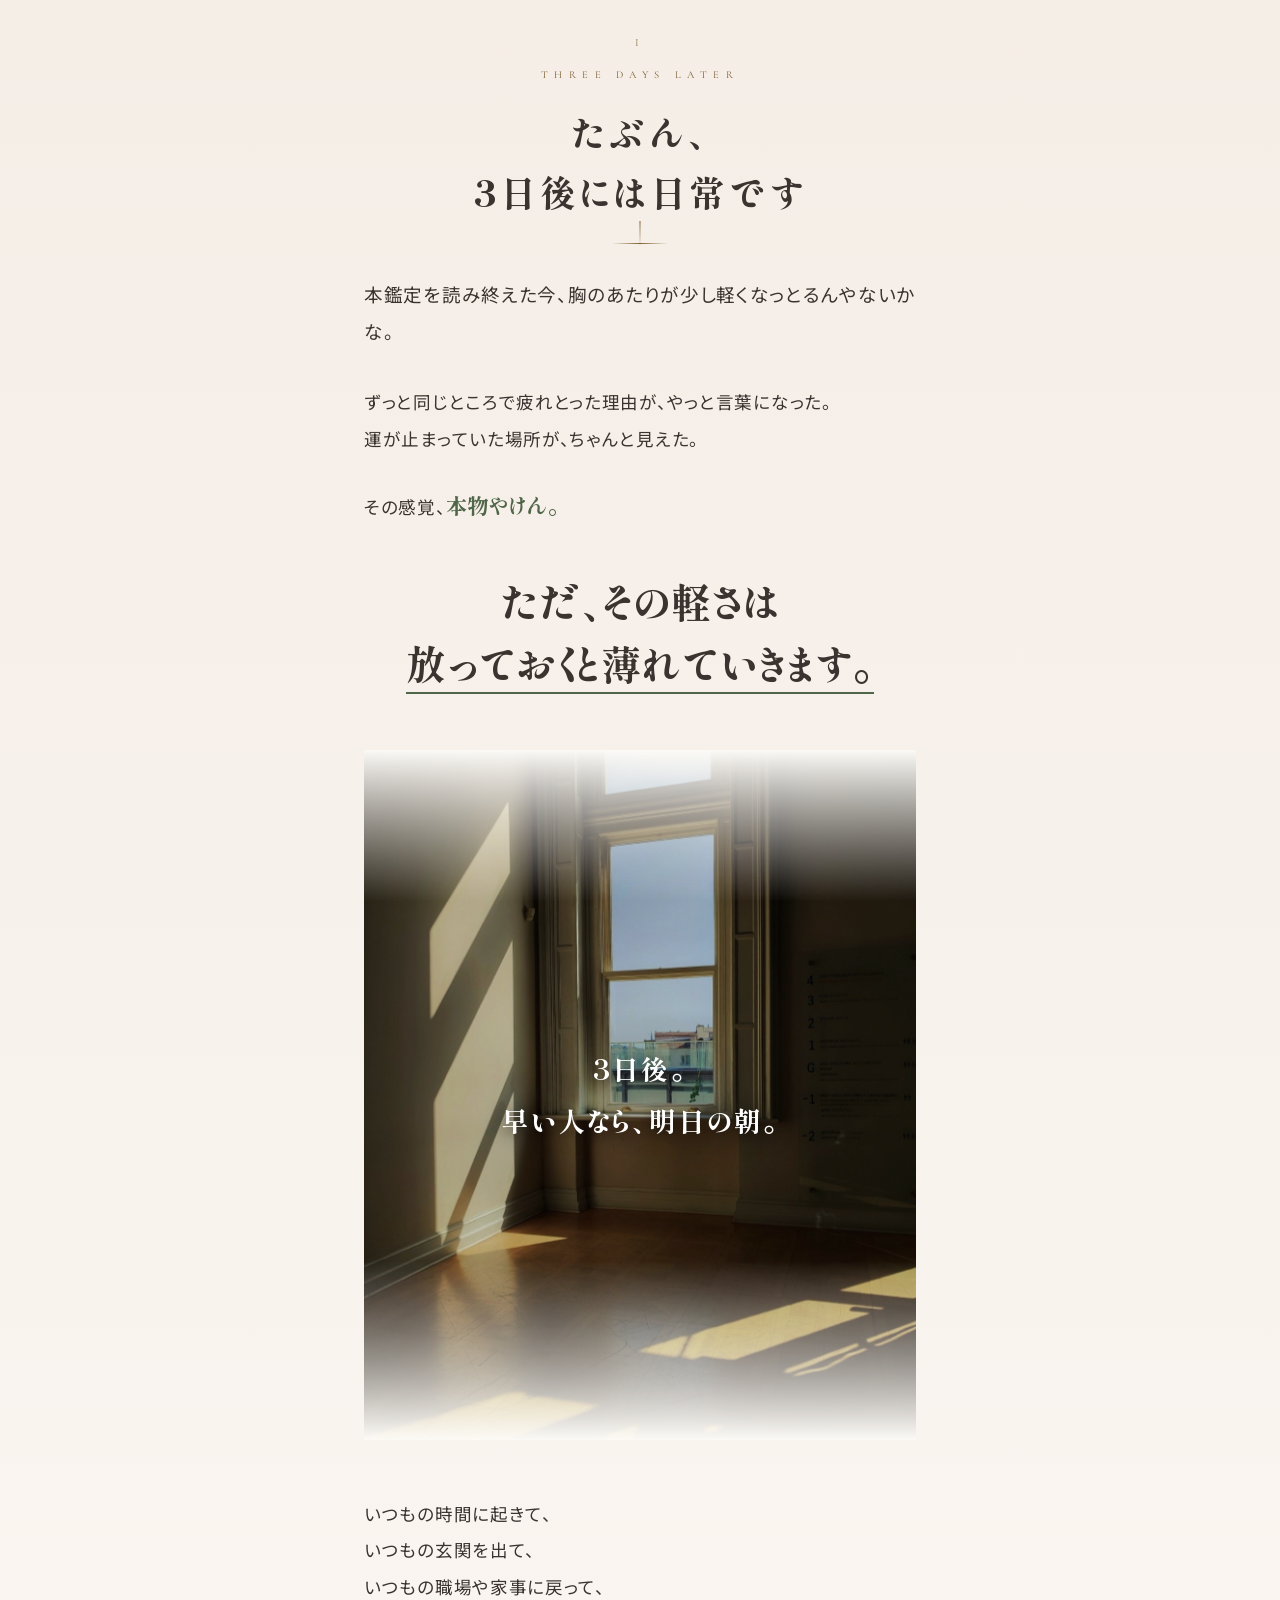
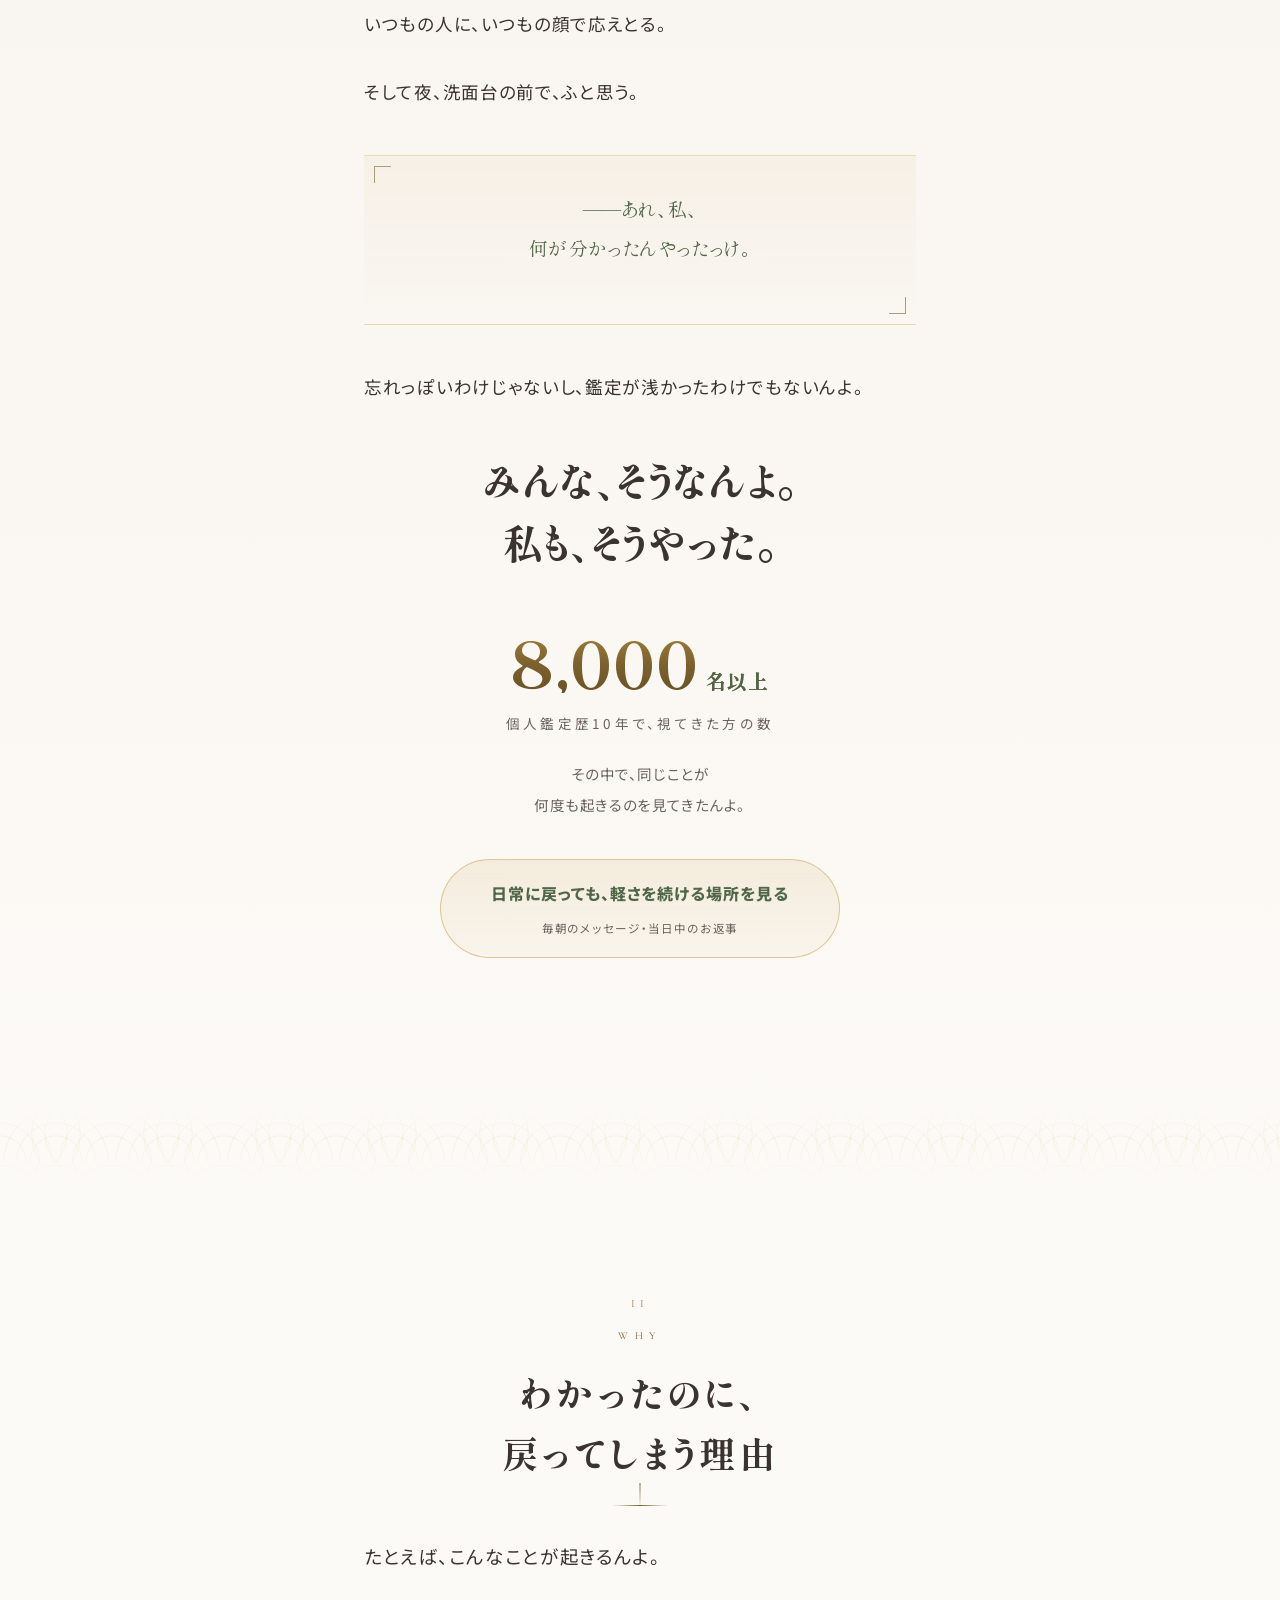
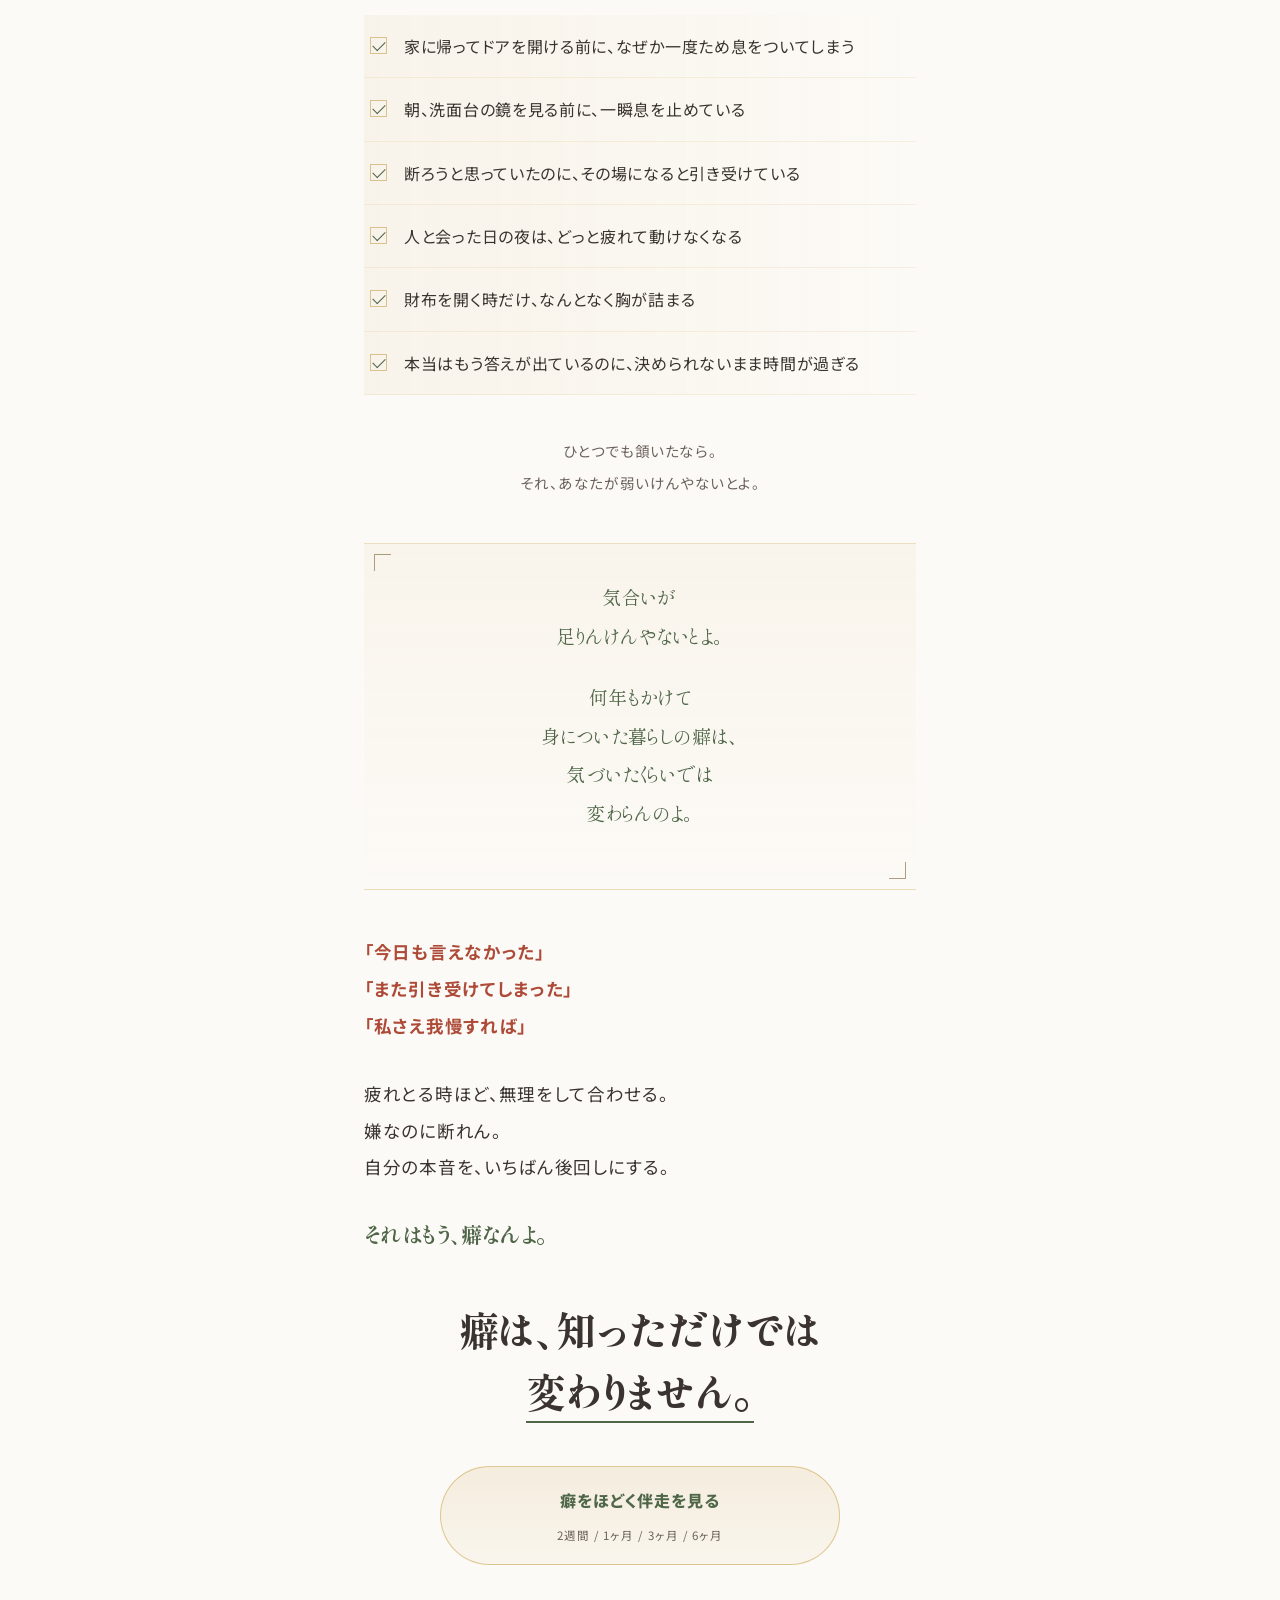
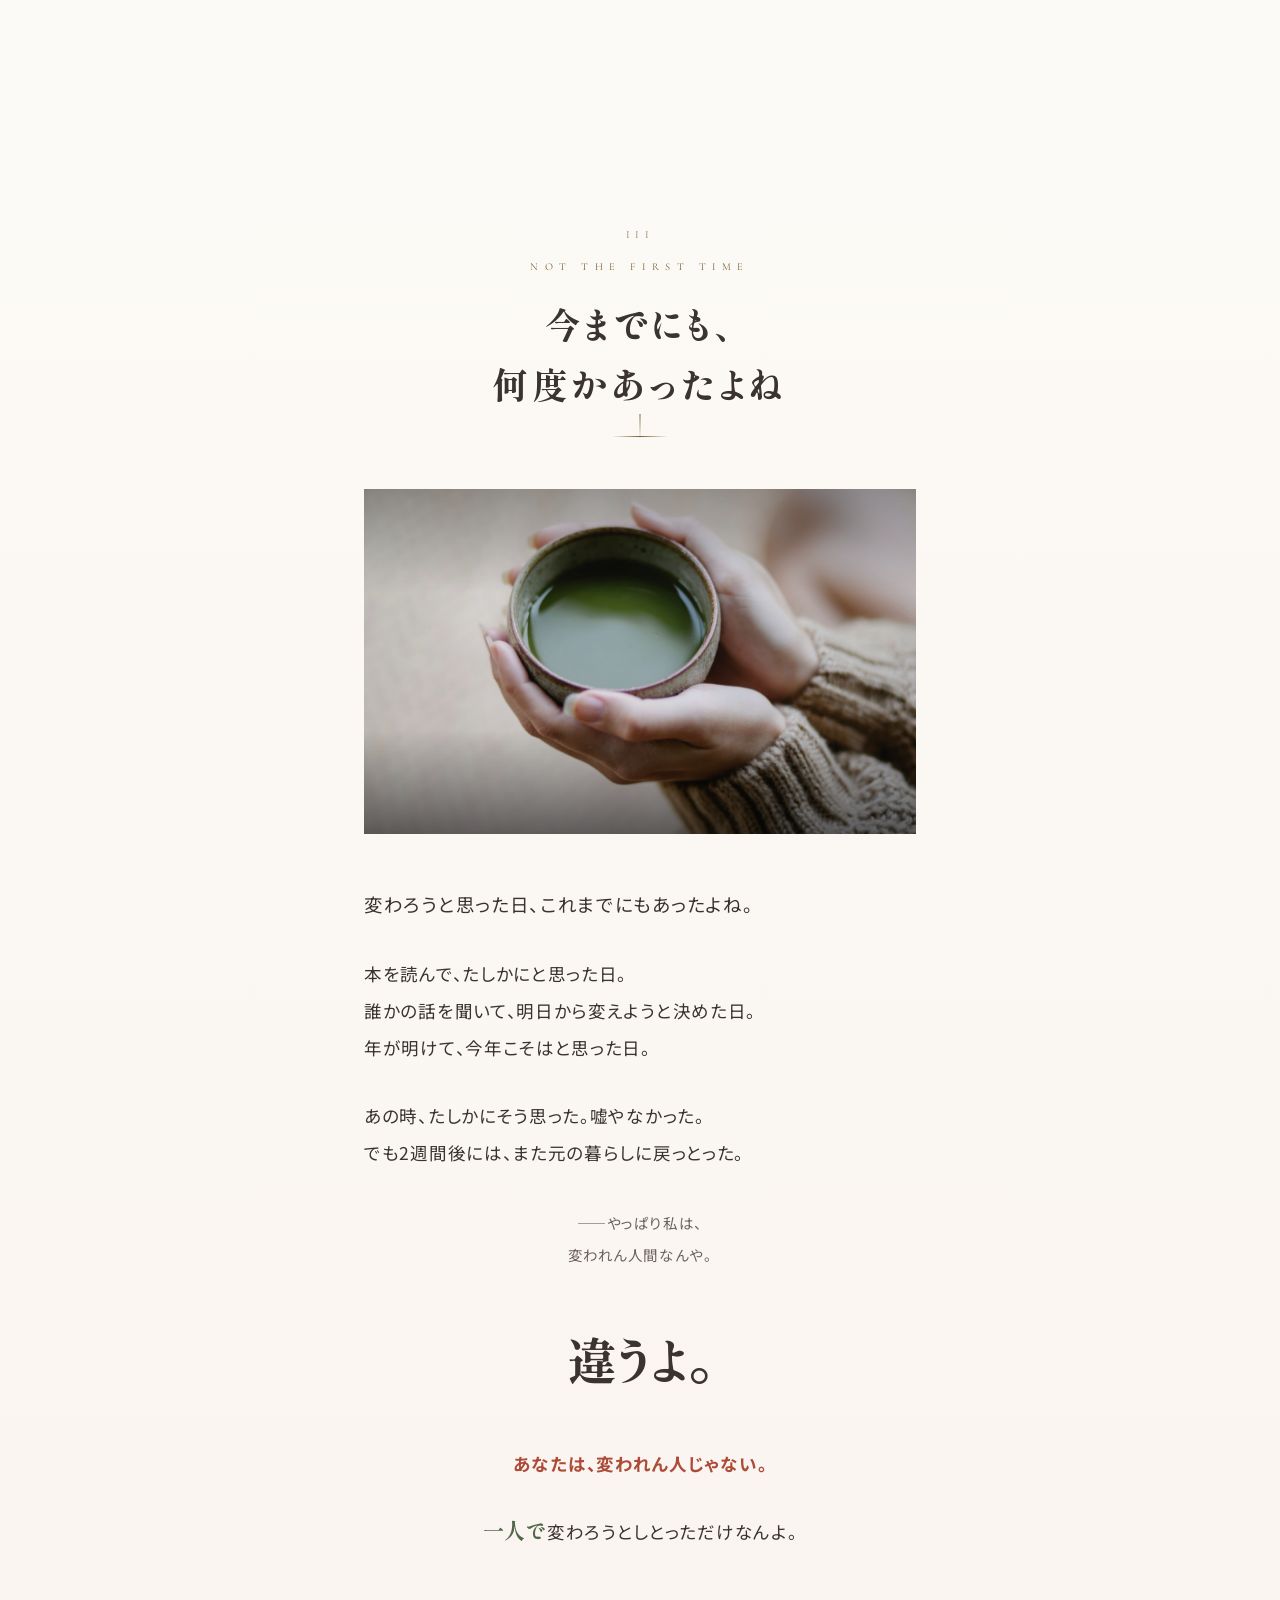
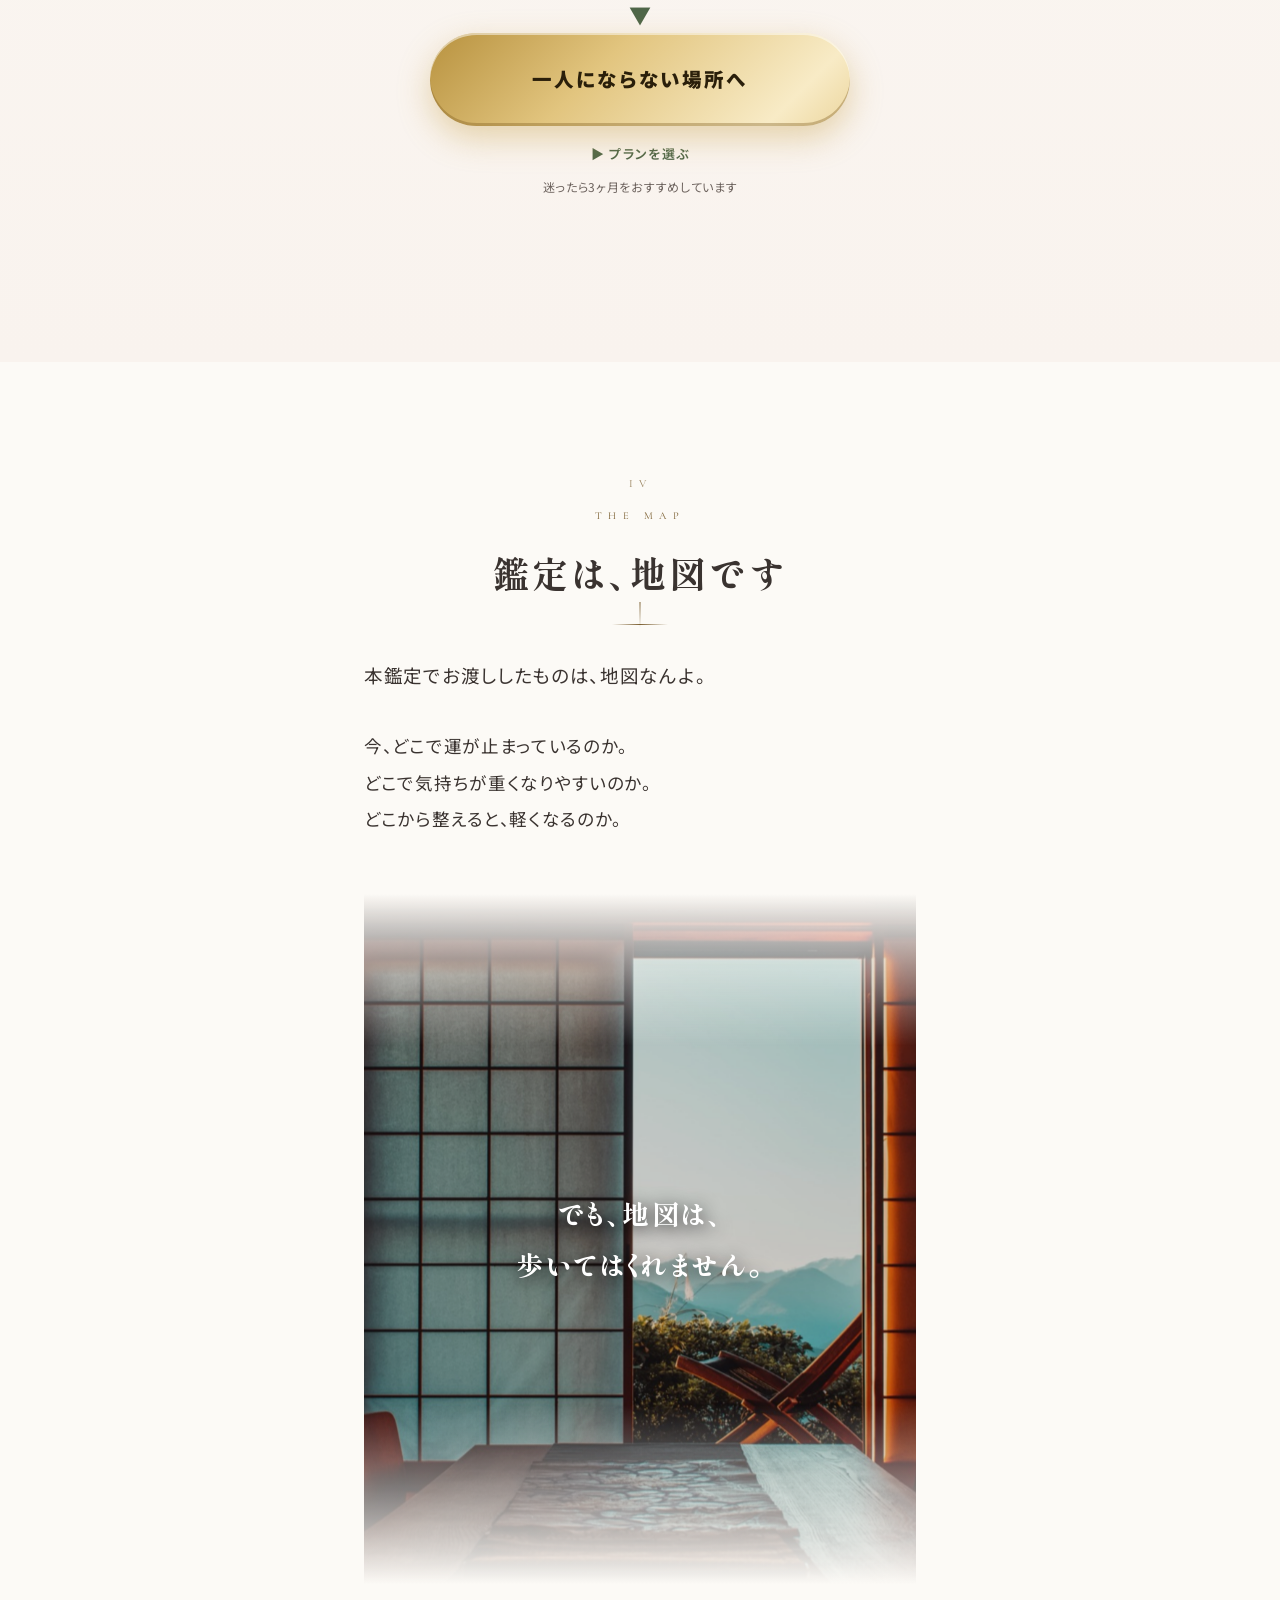
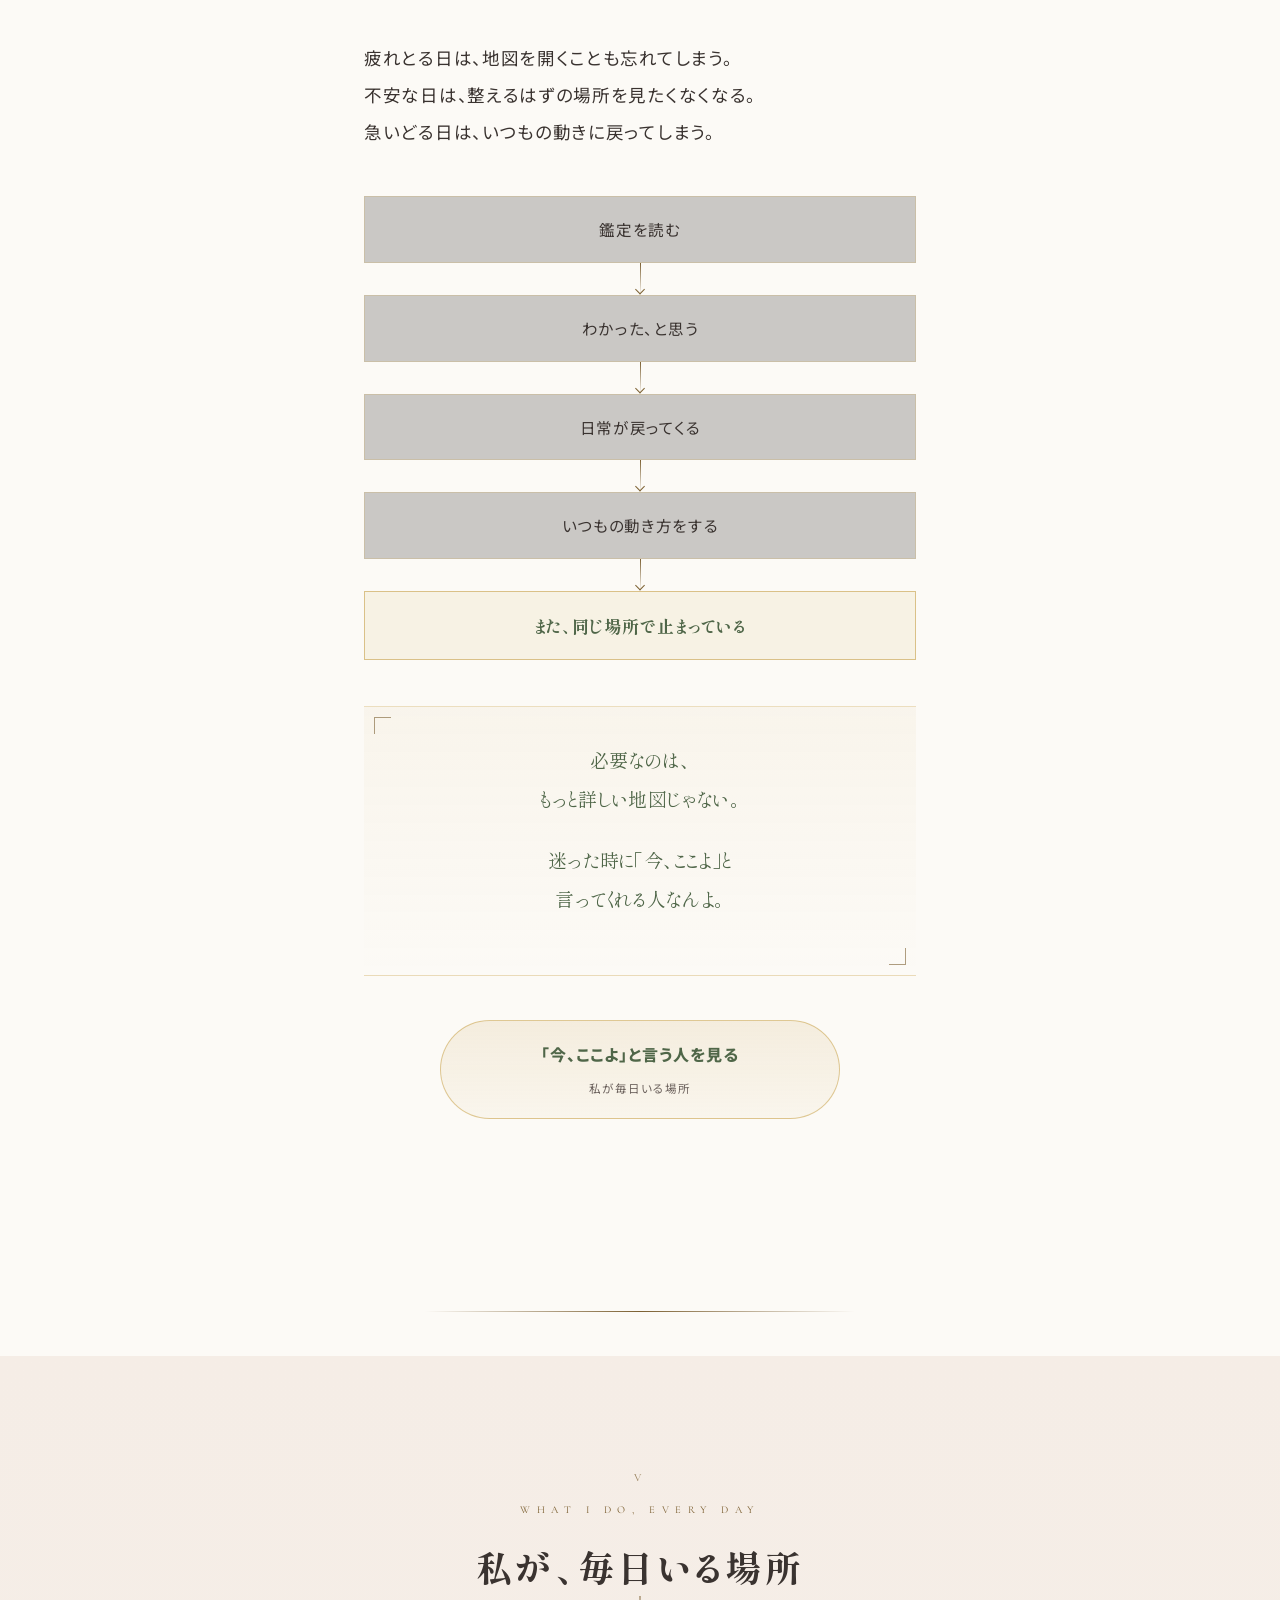
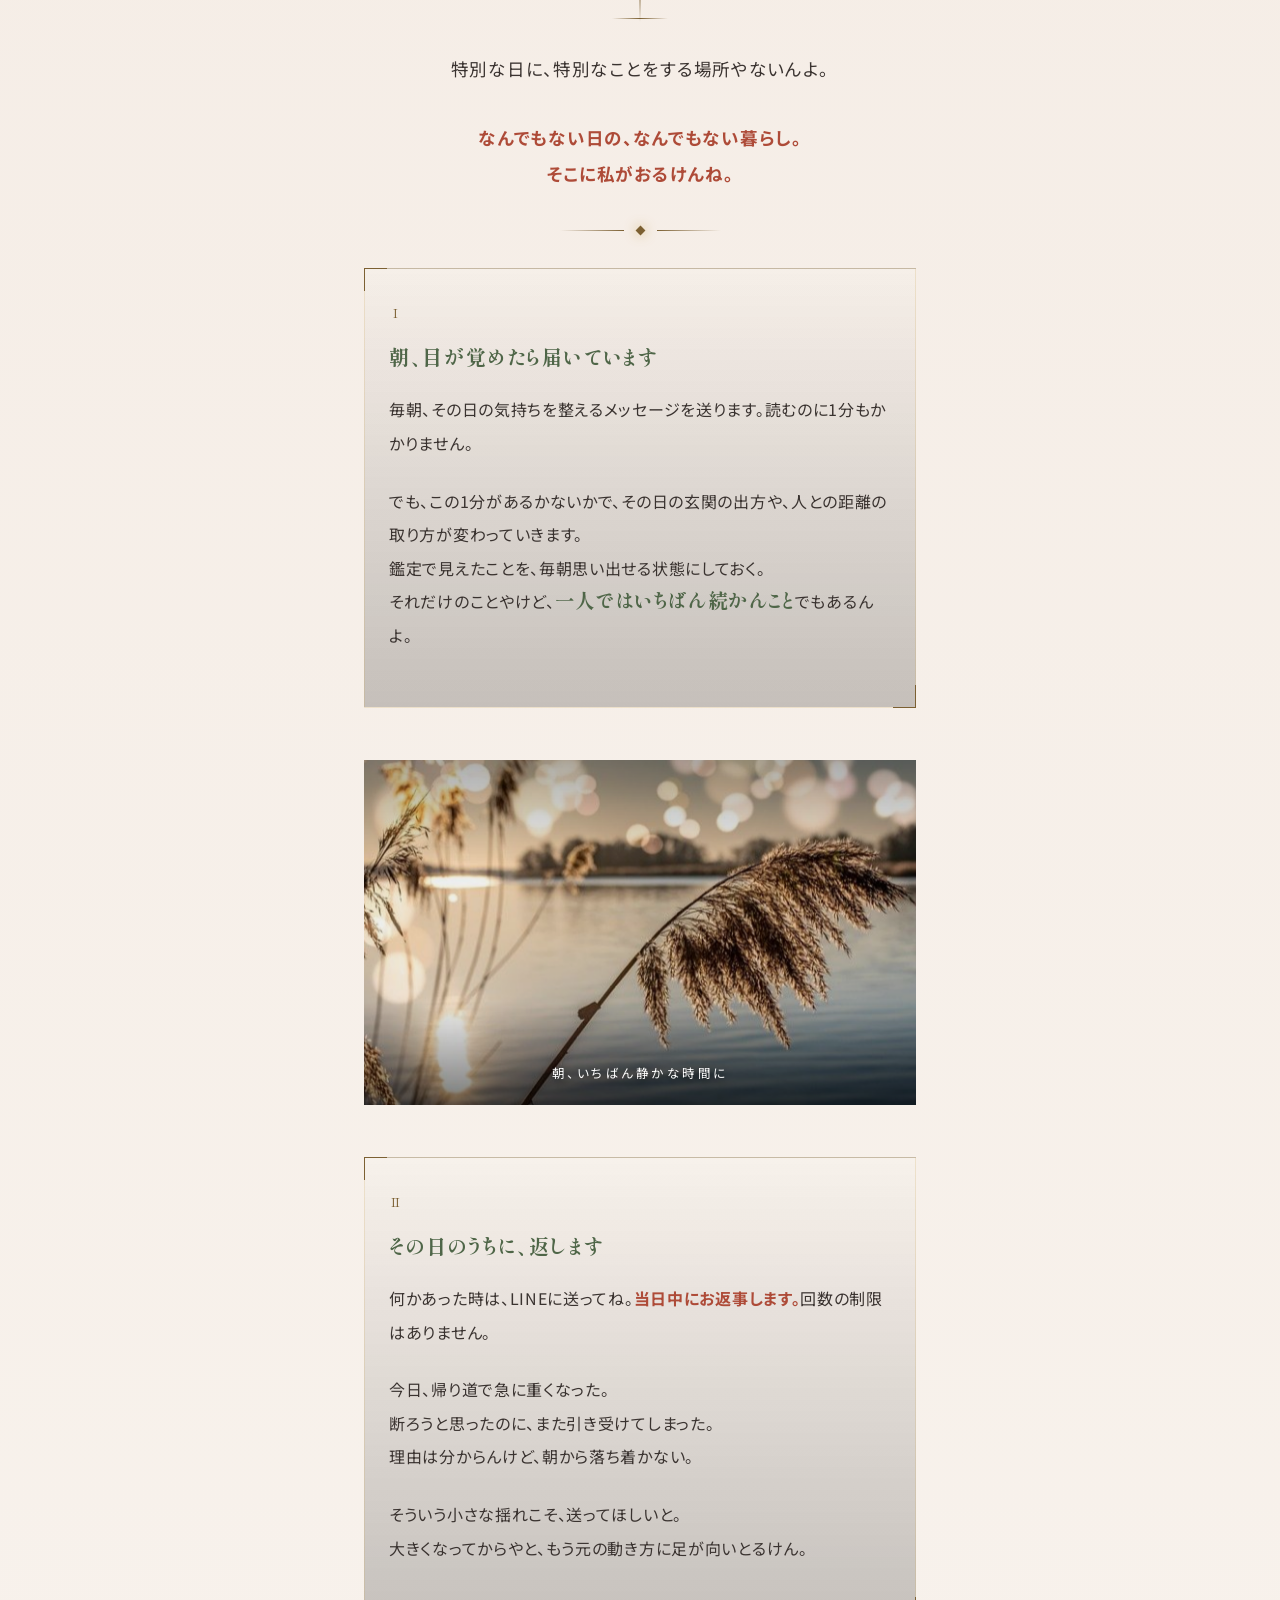
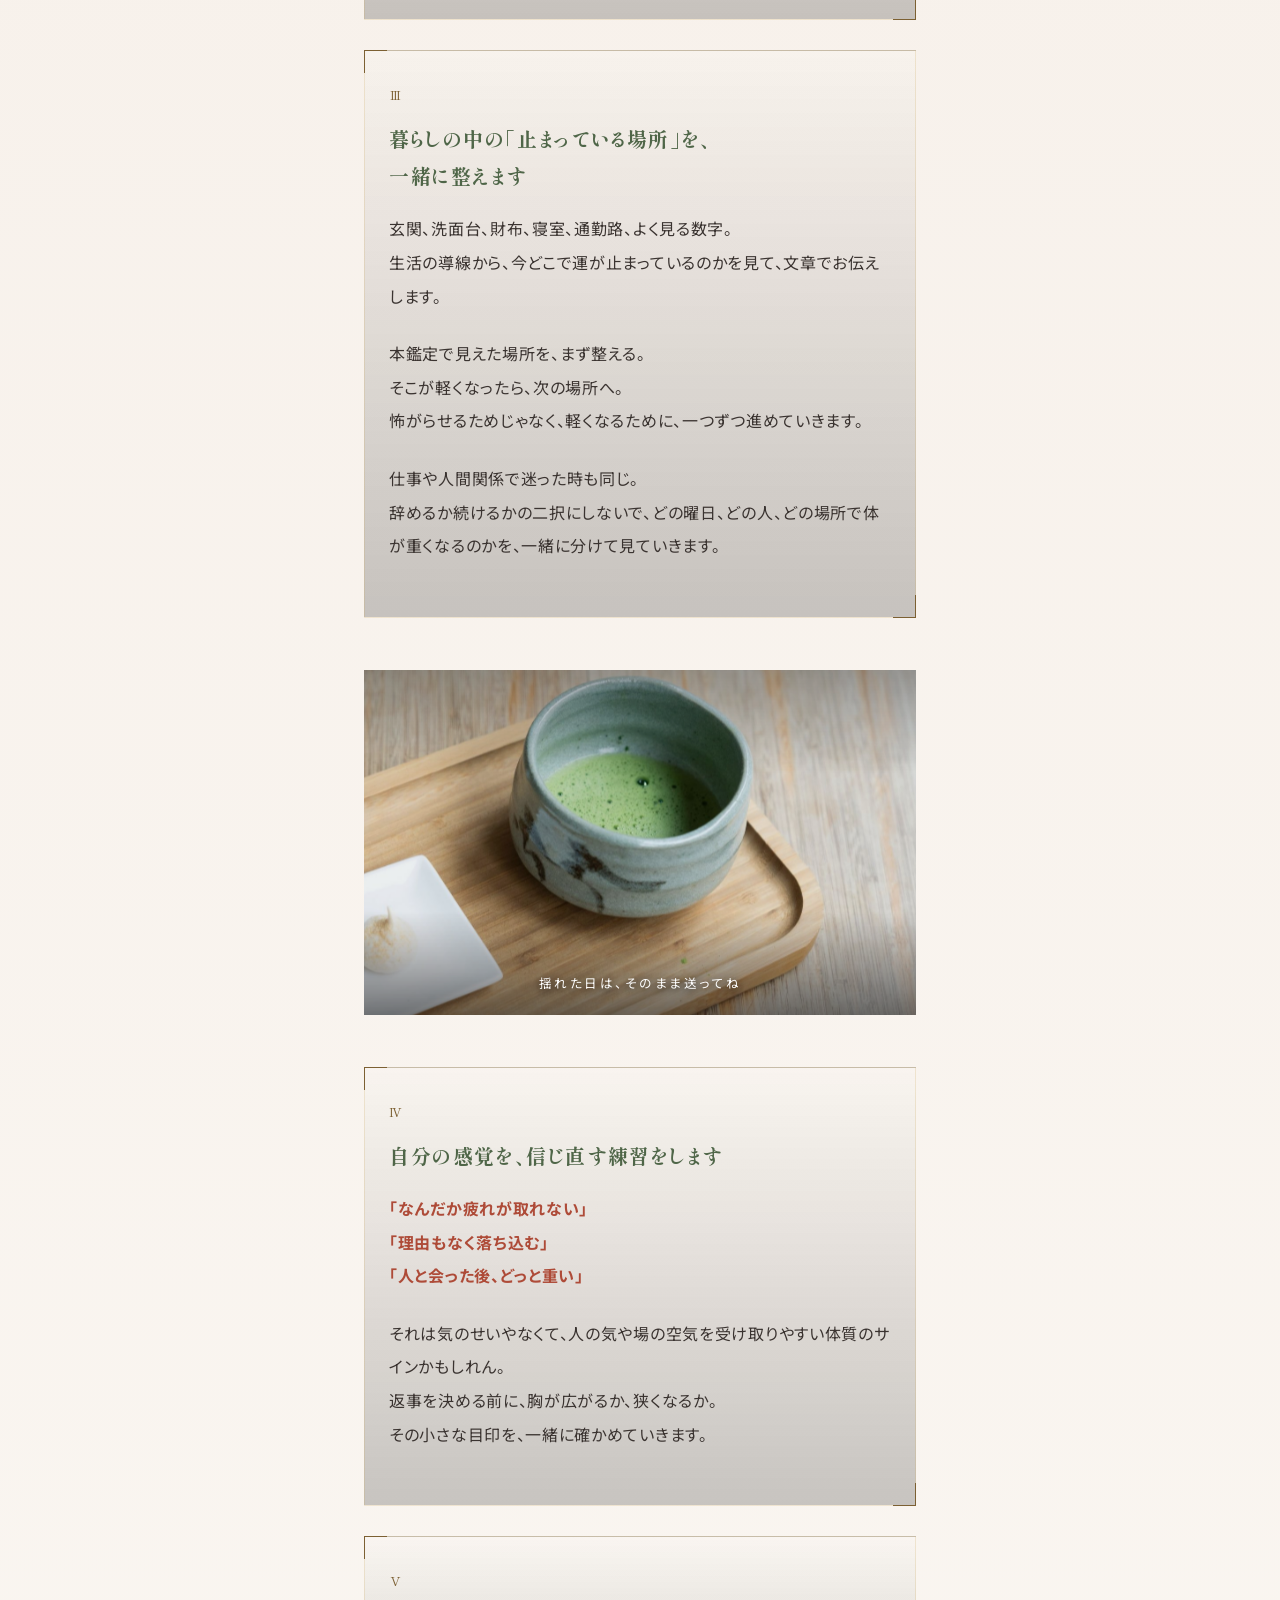
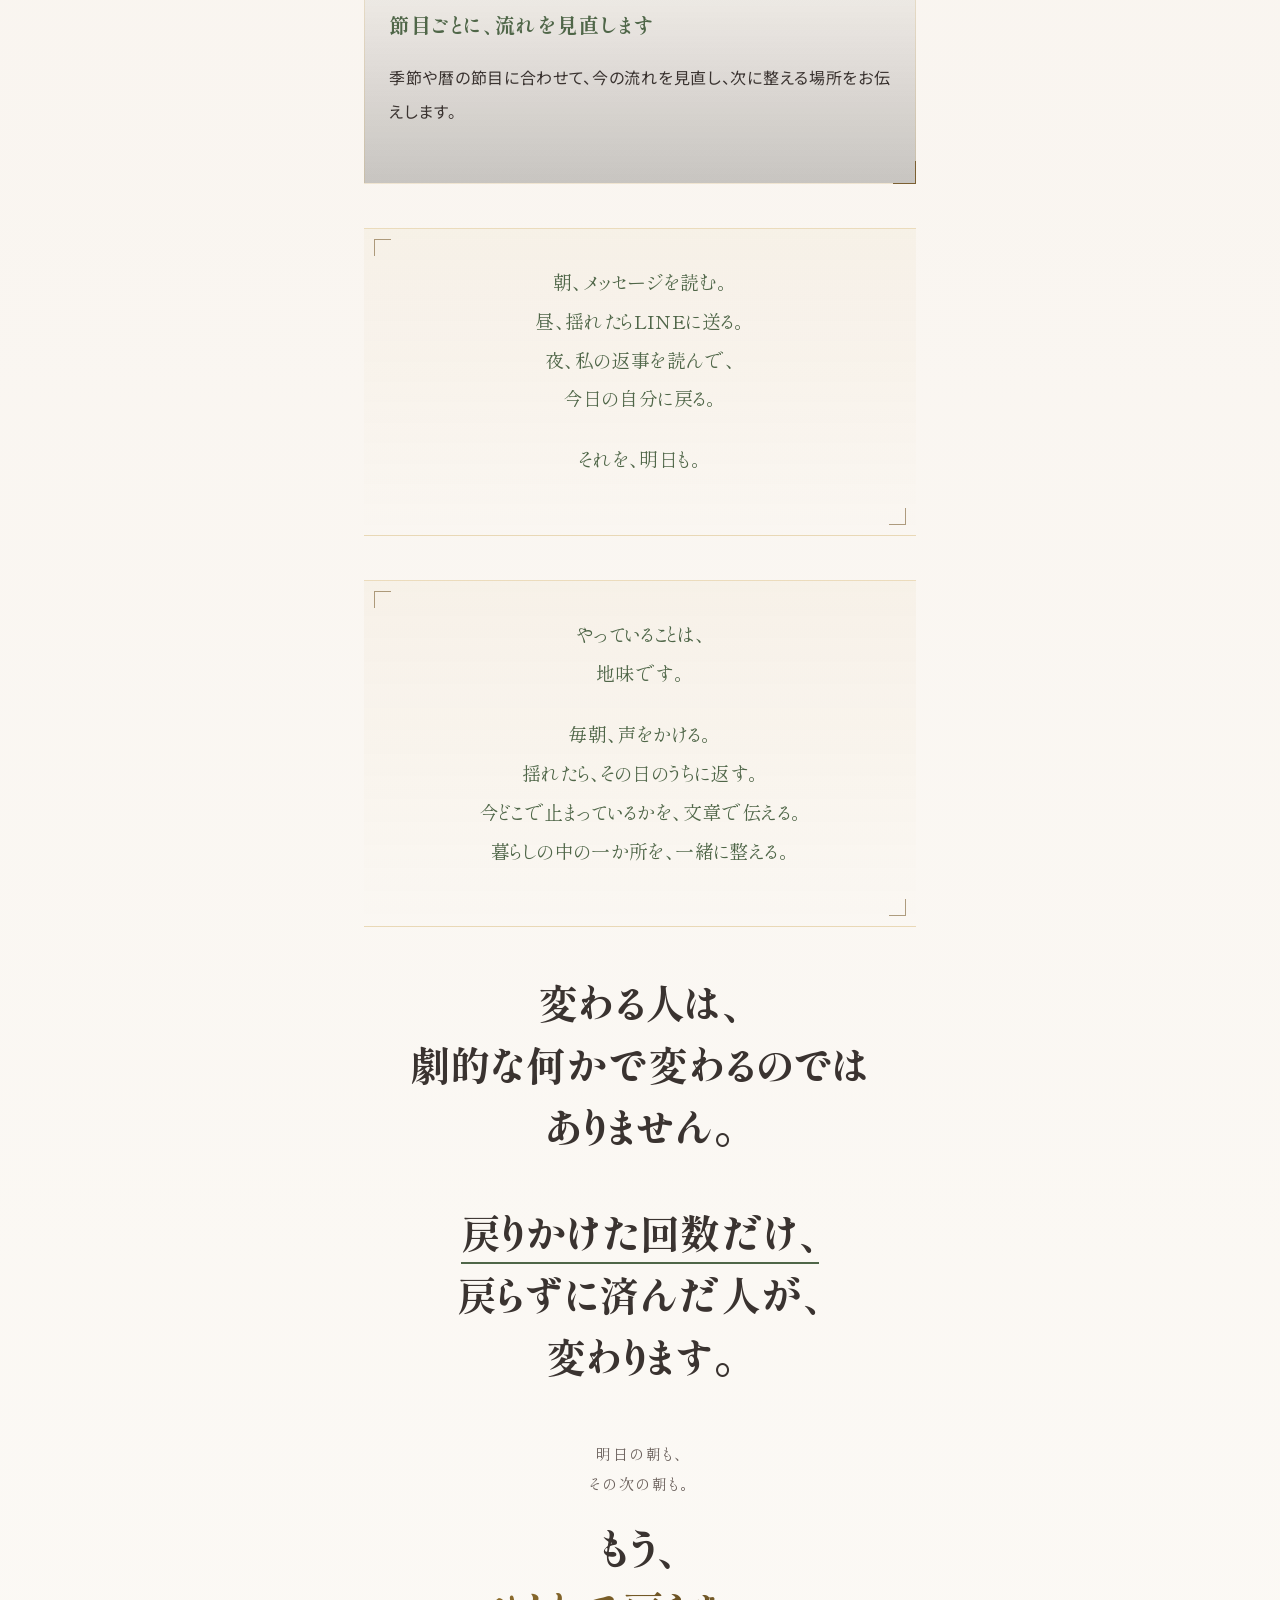
==== commit ae0fbad0: "画像差し込み" ====
--- a/bansou/index.html
+++ b/bansou/index.html
@@ -77,7 +77,7 @@
     <div class="big rv-b">ただ、その軽さは<br><span class="wipe">放っておくと薄れていきます。</span></div>
 
     <div class="ph-full px rv-s">
-      <img src="../img/placeholder.jpg" alt="朝の光が入る白い部屋" loading="lazy" decoding="async" onerror="this.closest('.ph,.ph-full,.thumb,.shot,.hero-person,.plan')?.style.setProperty('display','none')">
+      <img src="../img/room_01.jpg" alt="朝の光が入る白い部屋" loading="lazy" decoding="async" onerror="this.closest('.ph,.ph-full,.thumb,.shot,.hero-person,.plan')?.style.setProperty('display','none')">
       <div class="ov rv-b">3日後。<br>早い人なら、明日の朝。</div>
     </div>
 
@@ -153,7 +153,7 @@
     <div class="gline"></div>
 
     <div class="ph wide px rv-s">
-      <img src="../img/placeholder.jpg" alt="膝の上で組まれた手" loading="lazy" decoding="async" onerror="this.closest('.ph,.ph-full,.thumb,.shot,.hero-person,.plan')?.style.setProperty('display','none')">
+      <img src="../img/hands_01.jpg" alt="膝の上で組まれた手" loading="lazy" decoding="async" onerror="this.closest('.ph,.ph-full,.thumb,.shot,.hero-person,.plan')?.style.setProperty('display','none')">
     </div>
 
     <div class="stag">
@@ -194,7 +194,7 @@
     </div>
 
     <div class="ph-full px rv-s">
-      <img src="../img/placeholder.jpg" alt="整った玄関と窓辺の花" loading="lazy" decoding="async" onerror="this.closest('.ph,.ph-full,.thumb,.shot,.hero-person,.plan')?.style.setProperty('display','none')">
+      <img src="../img/window_01.jpg" alt="整った玄関と窓辺の花" loading="lazy" decoding="async" onerror="this.closest('.ph,.ph-full,.thumb,.shot,.hero-person,.plan')?.style.setProperty('display','none')">
       <div class="ov rv-b">でも、地図は、<br>歩いてはくれません。</div>
     </div>
 
@@ -248,7 +248,7 @@
     </div>
 
     <div class="ph wide px rv-s">
-      <img src="../img/placeholder.jpg" alt="朝の洗面台に差し込む光" loading="lazy" decoding="async" onerror="this.closest('.ph,.ph-full,.thumb,.shot,.hero-person,.plan')?.style.setProperty('display','none')">
+      <img src="../img/water_02.jpg" alt="朝の洗面台に差し込む光" loading="lazy" decoding="async" onerror="this.closest('.ph,.ph-full,.thumb,.shot,.hero-person,.plan')?.style.setProperty('display','none')">
       <div class="cap">朝、いちばん静かな時間に</div>
     </div>
 
@@ -269,7 +269,7 @@
     </div>
 
     <div class="ph wide px rv-s">
-      <img src="../img/placeholder.jpg" alt="温かいお茶を持つ手" loading="lazy" decoding="async" onerror="this.closest('.ph,.ph-full,.thumb,.shot,.hero-person,.plan')?.style.setProperty('display','none')">
+      <img src="../img/hands_tea.jpg" alt="温かいお茶を持つ手" loading="lazy" decoding="async" onerror="this.closest('.ph,.ph-full,.thumb,.shot,.hero-person,.plan')?.style.setProperty('display','none')">
       <div class="cap">揺れた日は、そのまま送ってね</div>
     </div>
 
@@ -401,7 +401,7 @@
 
     <!-- A -->
     <div class="plan rv">
-      <div class="thumb"><img src="../img/placeholder.jpg" alt="現実好転の2週間お試しプラン" loading="lazy" decoding="async" onerror="this.closest('.ph,.ph-full,.thumb,.shot,.hero-person,.plan')?.style.setProperty('display','none')"></div>
+      <div class="thumb"><img src="../img/light_02.jpg" alt="現実好転の2週間お試しプラン" loading="lazy" decoding="async" onerror="this.closest('.ph,.ph-full,.thumb,.shot,.hero-person,.plan')?.style.setProperty('display','none')"></div>
       <div class="pname">現実好転の2週間お試しプラン</div>
       <div class="pterm">14 DAYS</div>
       <div class="price"><span class="num-gold">15,800</span><small>円</small></div>
@@ -420,7 +420,7 @@
 
     <!-- B -->
     <div class="plan rv">
-      <div class="thumb"><img src="../img/placeholder.jpg" alt="現実好転の1ヶ月プラン" loading="lazy" decoding="async" onerror="this.closest('.ph,.ph-full,.thumb,.shot,.hero-person,.plan')?.style.setProperty('display','none')"></div>
+      <div class="thumb"><img src="../img/japan_01.jpg" alt="現実好転の1ヶ月プラン" loading="lazy" decoding="async" onerror="this.closest('.ph,.ph-full,.thumb,.shot,.hero-person,.plan')?.style.setProperty('display','none')"></div>
       <div class="pname">現実好転の1ヶ月プラン</div>
       <div class="pterm">1 MONTH</div>
       <div class="price"><span class="num-gold">39,800</span><small>円</small></div>
@@ -439,7 +439,7 @@
     <!-- C 推奨 -->
     <div class="plan rec">
       <div class="badge">迷っているなら、ここです</div>
-      <div class="thumb"><img src="../img/placeholder.jpg" alt="現実定着の3ヶ月王道プラン" loading="lazy" decoding="async" onerror="this.closest('.ph,.ph-full,.thumb,.shot,.hero-person,.plan')?.style.setProperty('display','none')"></div>
+      <div class="thumb"><img src="../img/room_01.jpg" alt="現実定着の3ヶ月王道プラン" loading="lazy" decoding="async" onerror="this.closest('.ph,.ph-full,.thumb,.shot,.hero-person,.plan')?.style.setProperty('display','none')"></div>
       <div class="pname">現実定着の3ヶ月王道プラン</div>
       <div class="pterm">3 MONTHS</div>
       <div class="price"><span class="num-gold">99,800</span><small>円</small></div>
@@ -457,7 +457,7 @@
 
     <!-- D -->
     <div class="plan rv">
-      <div class="thumb"><img src="../img/placeholder.jpg" alt="人生変容6ヶ月プレミアムプラン" loading="lazy" decoding="async" onerror="this.closest('.ph,.ph-full,.thumb,.shot,.hero-person,.plan')?.style.setProperty('display','none')"></div>
+      <div class="thumb"><img src="../img/water_02.jpg" alt="人生変容6ヶ月プレミアムプラン" loading="lazy" decoding="async" onerror="this.closest('.ph,.ph-full,.thumb,.shot,.hero-person,.plan')?.style.setProperty('display','none')"></div>
       <div class="pname">人生変容6ヶ月プレミアムプラン</div>
       <div class="pterm">6 MONTHS</div>
       <div class="price"><span class="num-gold">159,800</span><small>円</small></div>
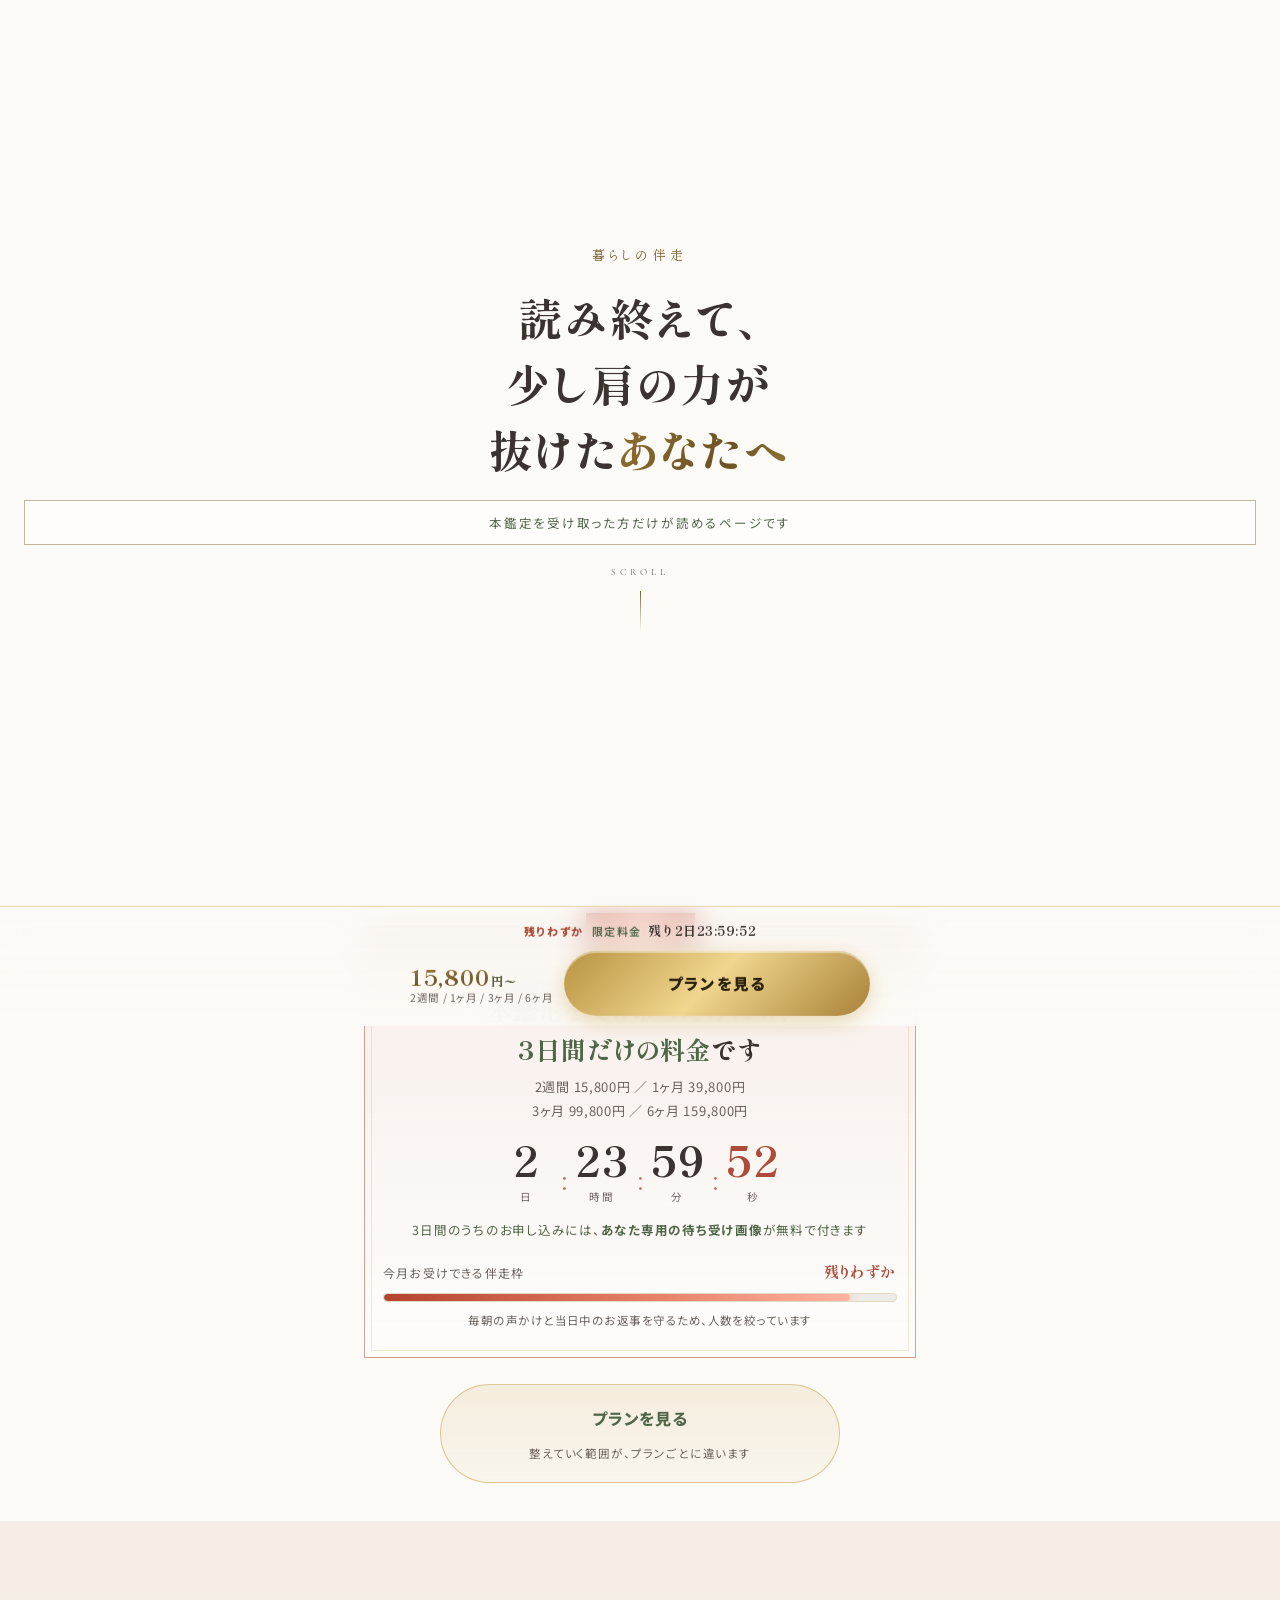
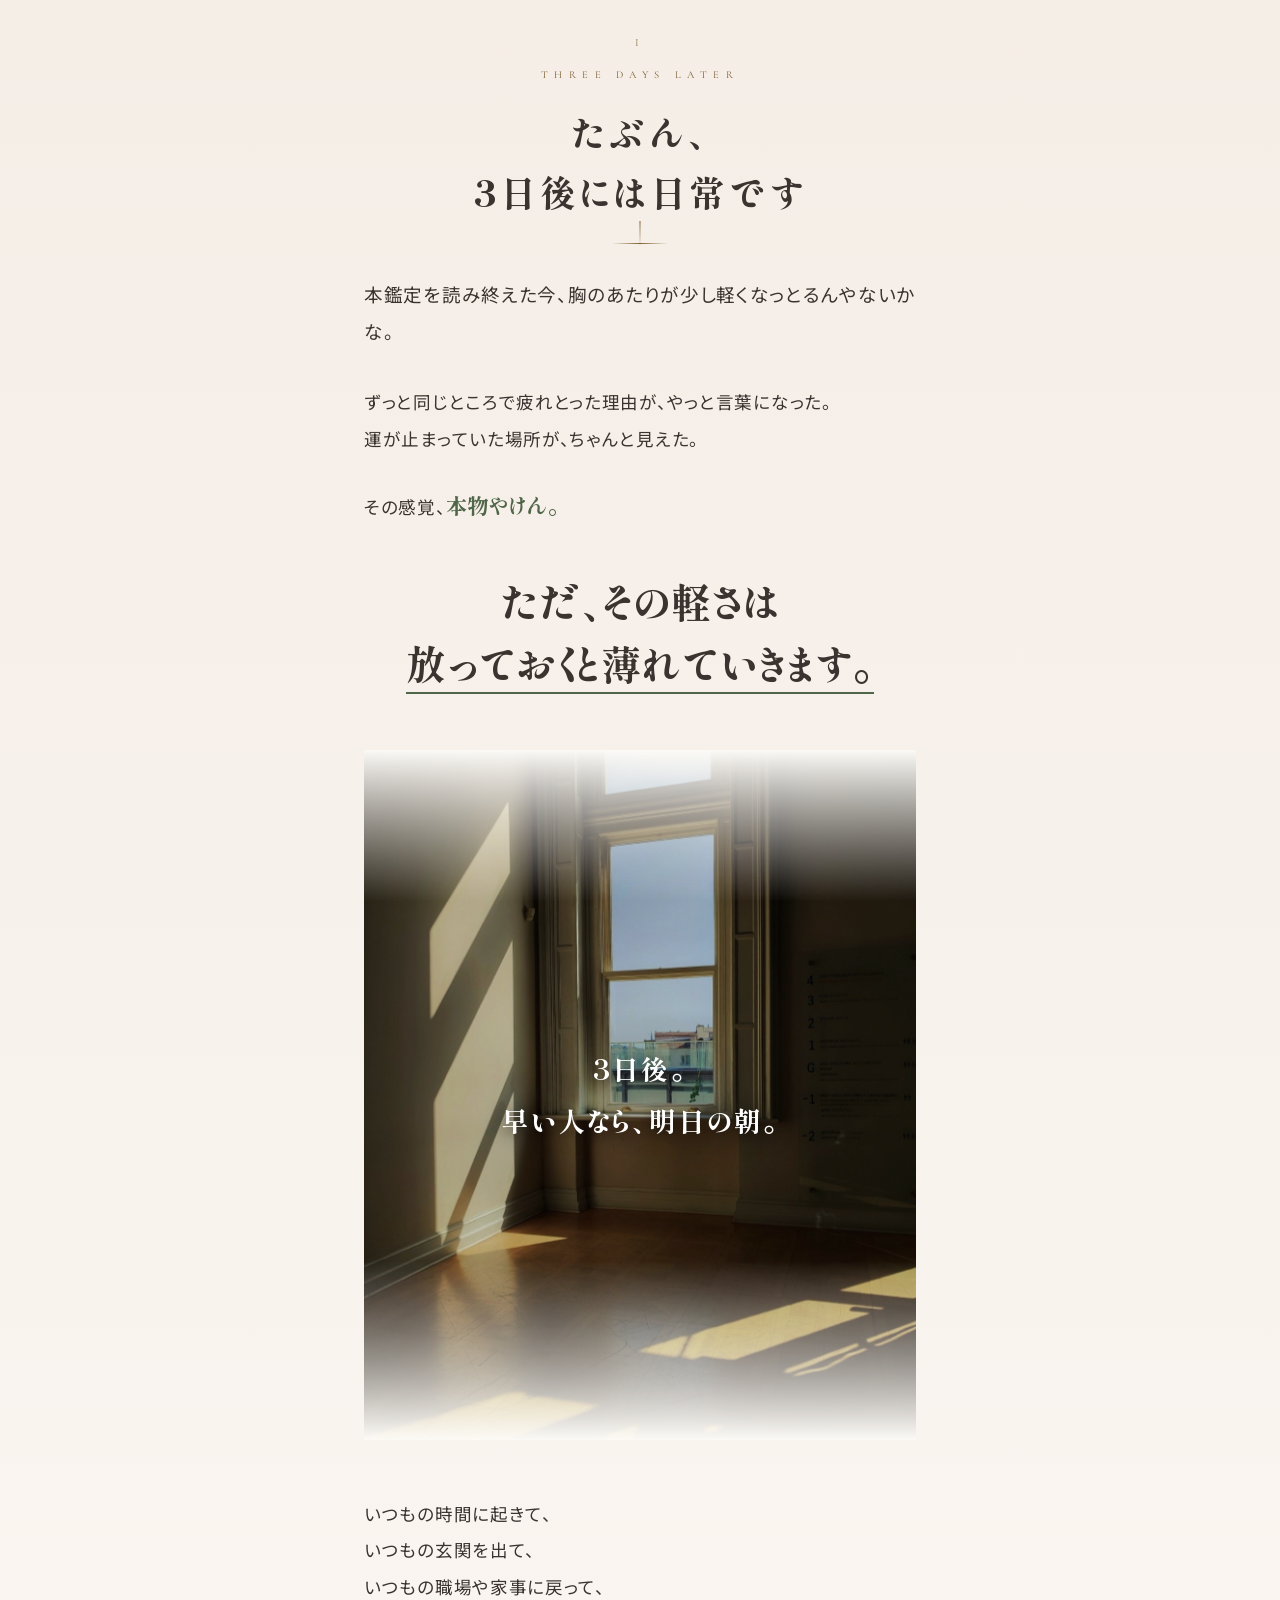
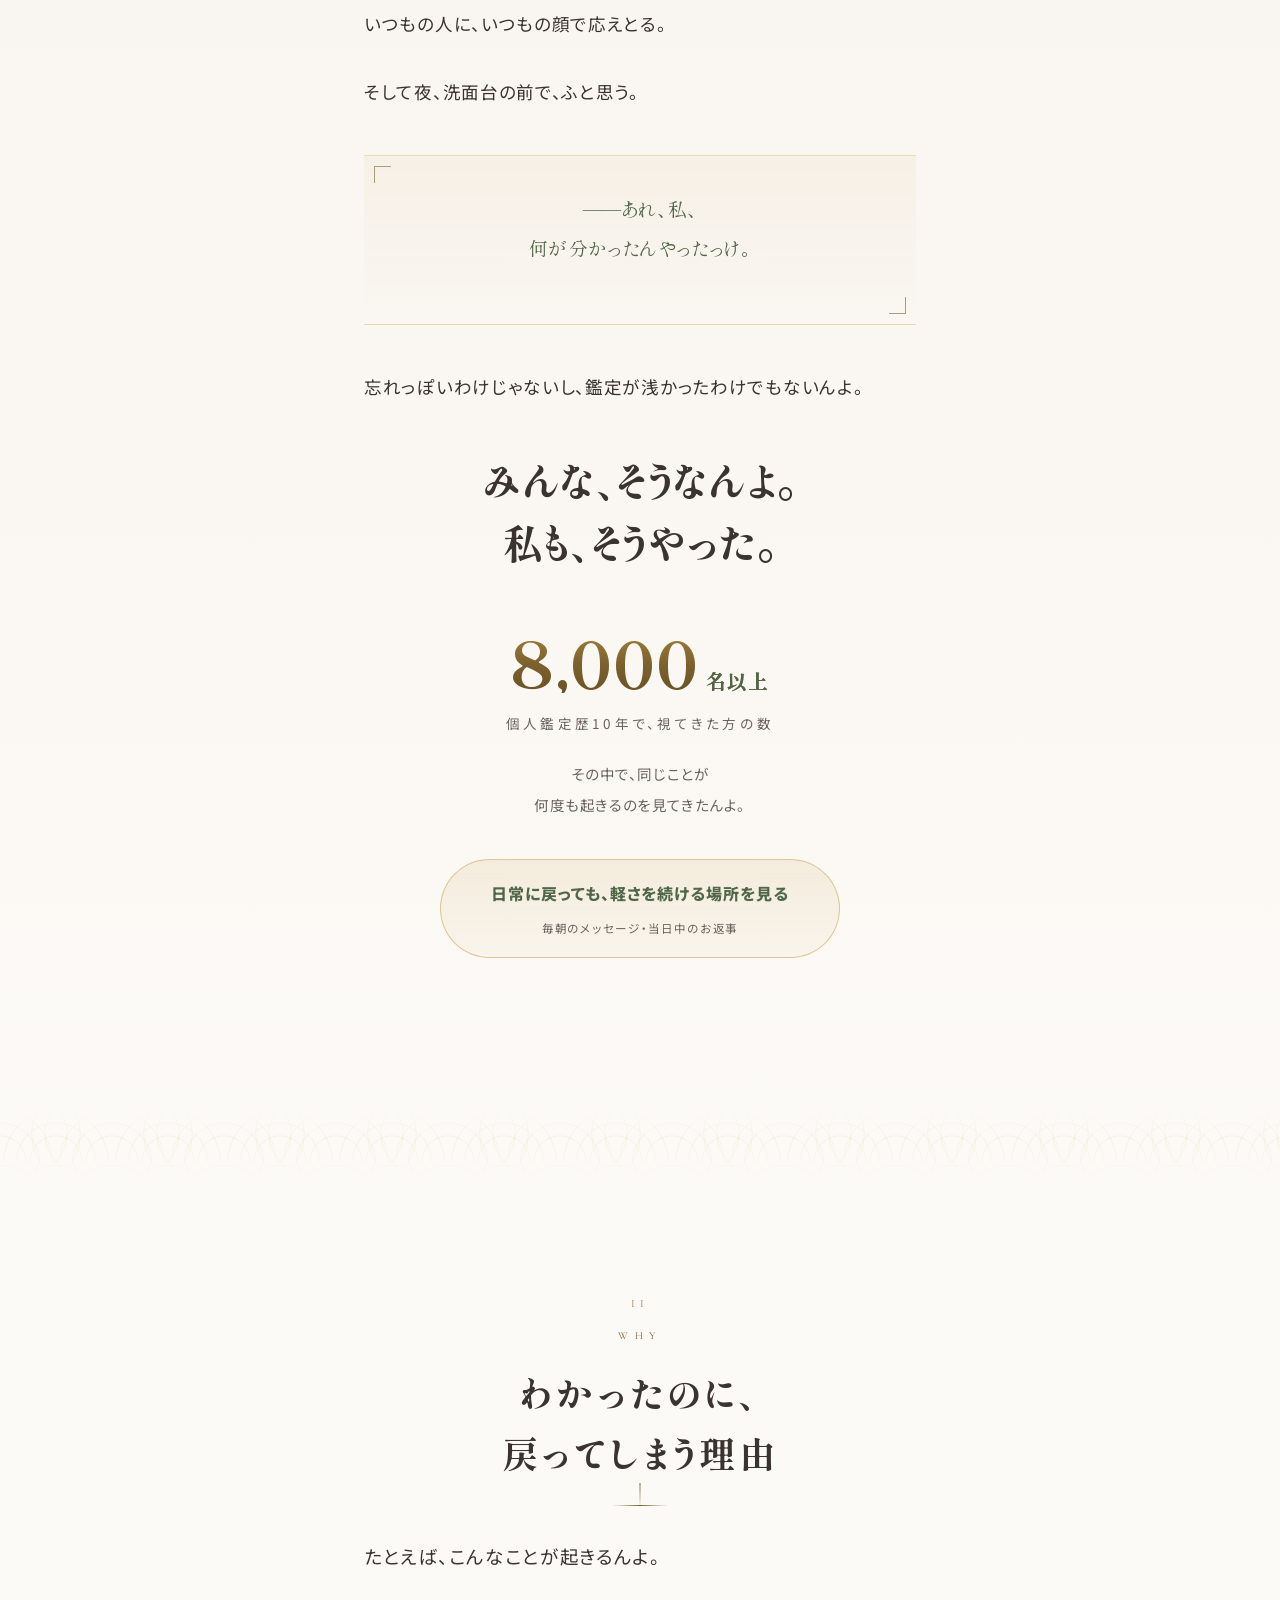
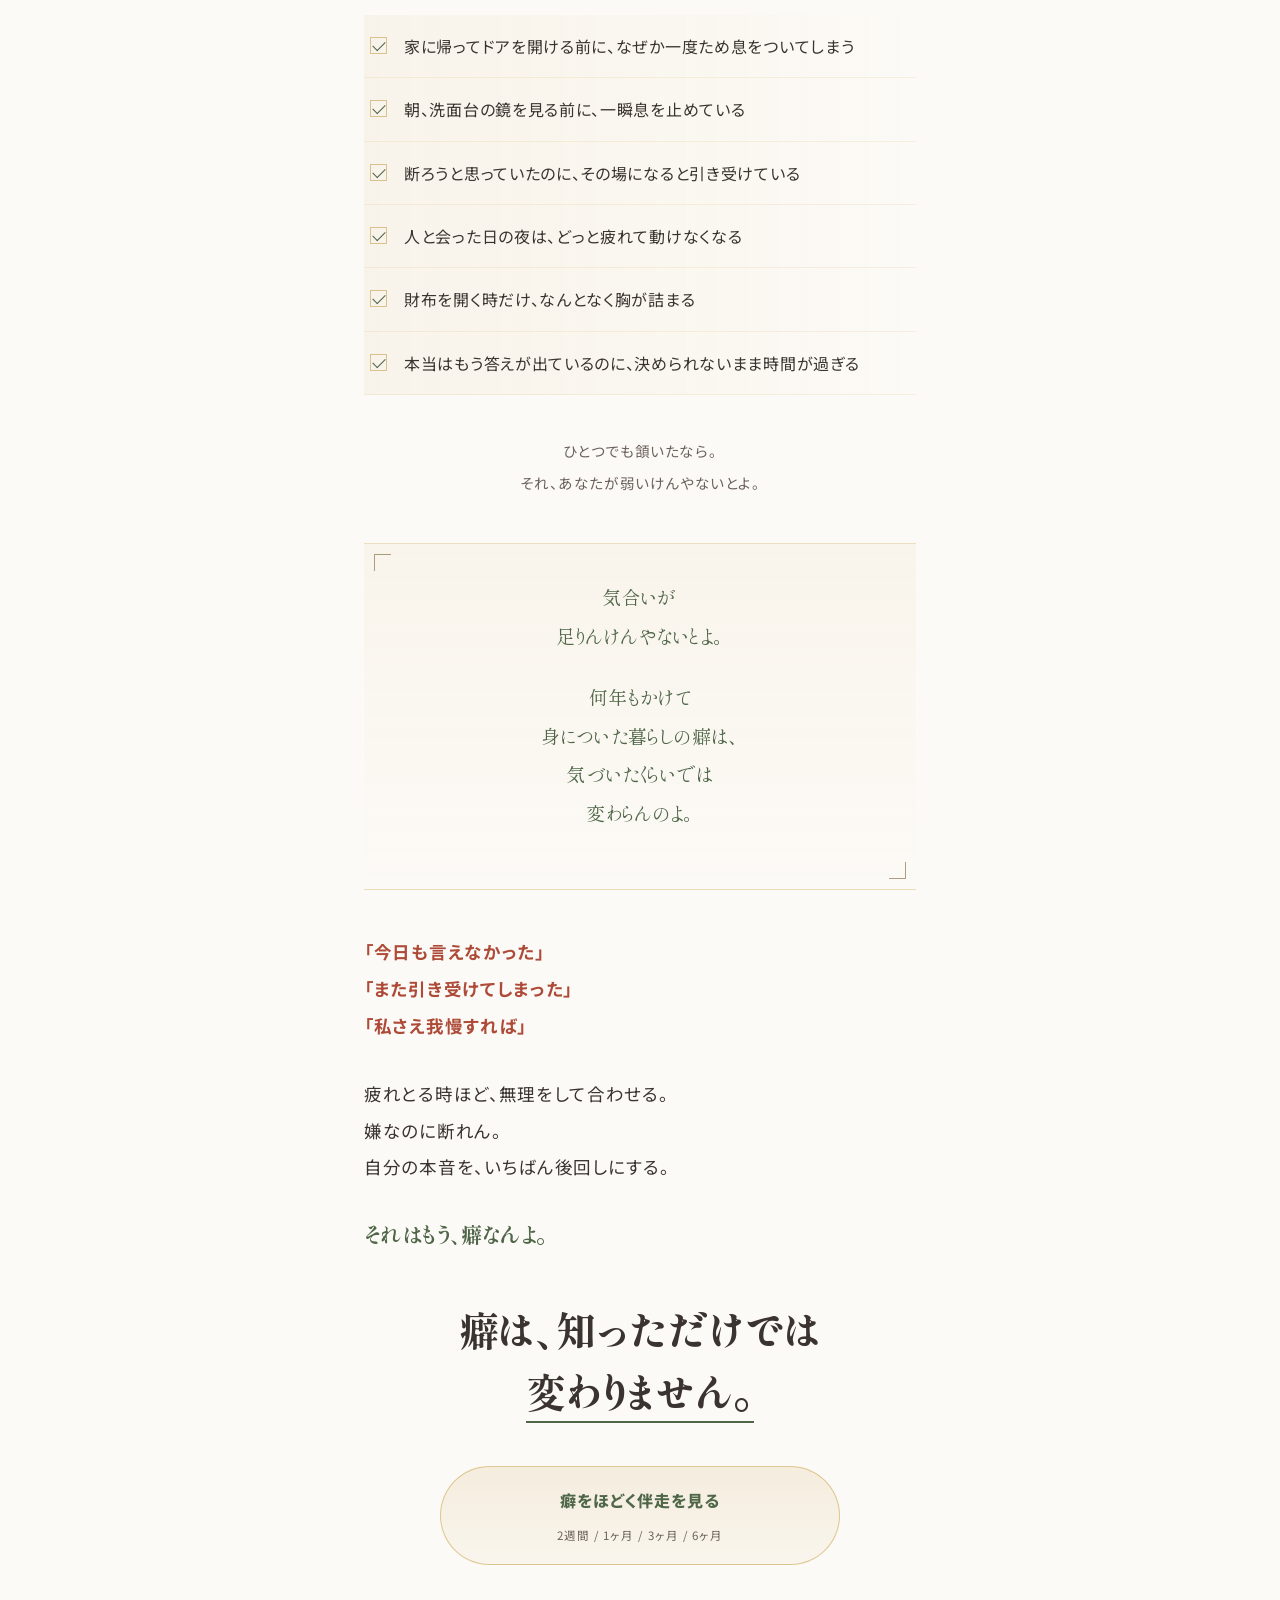
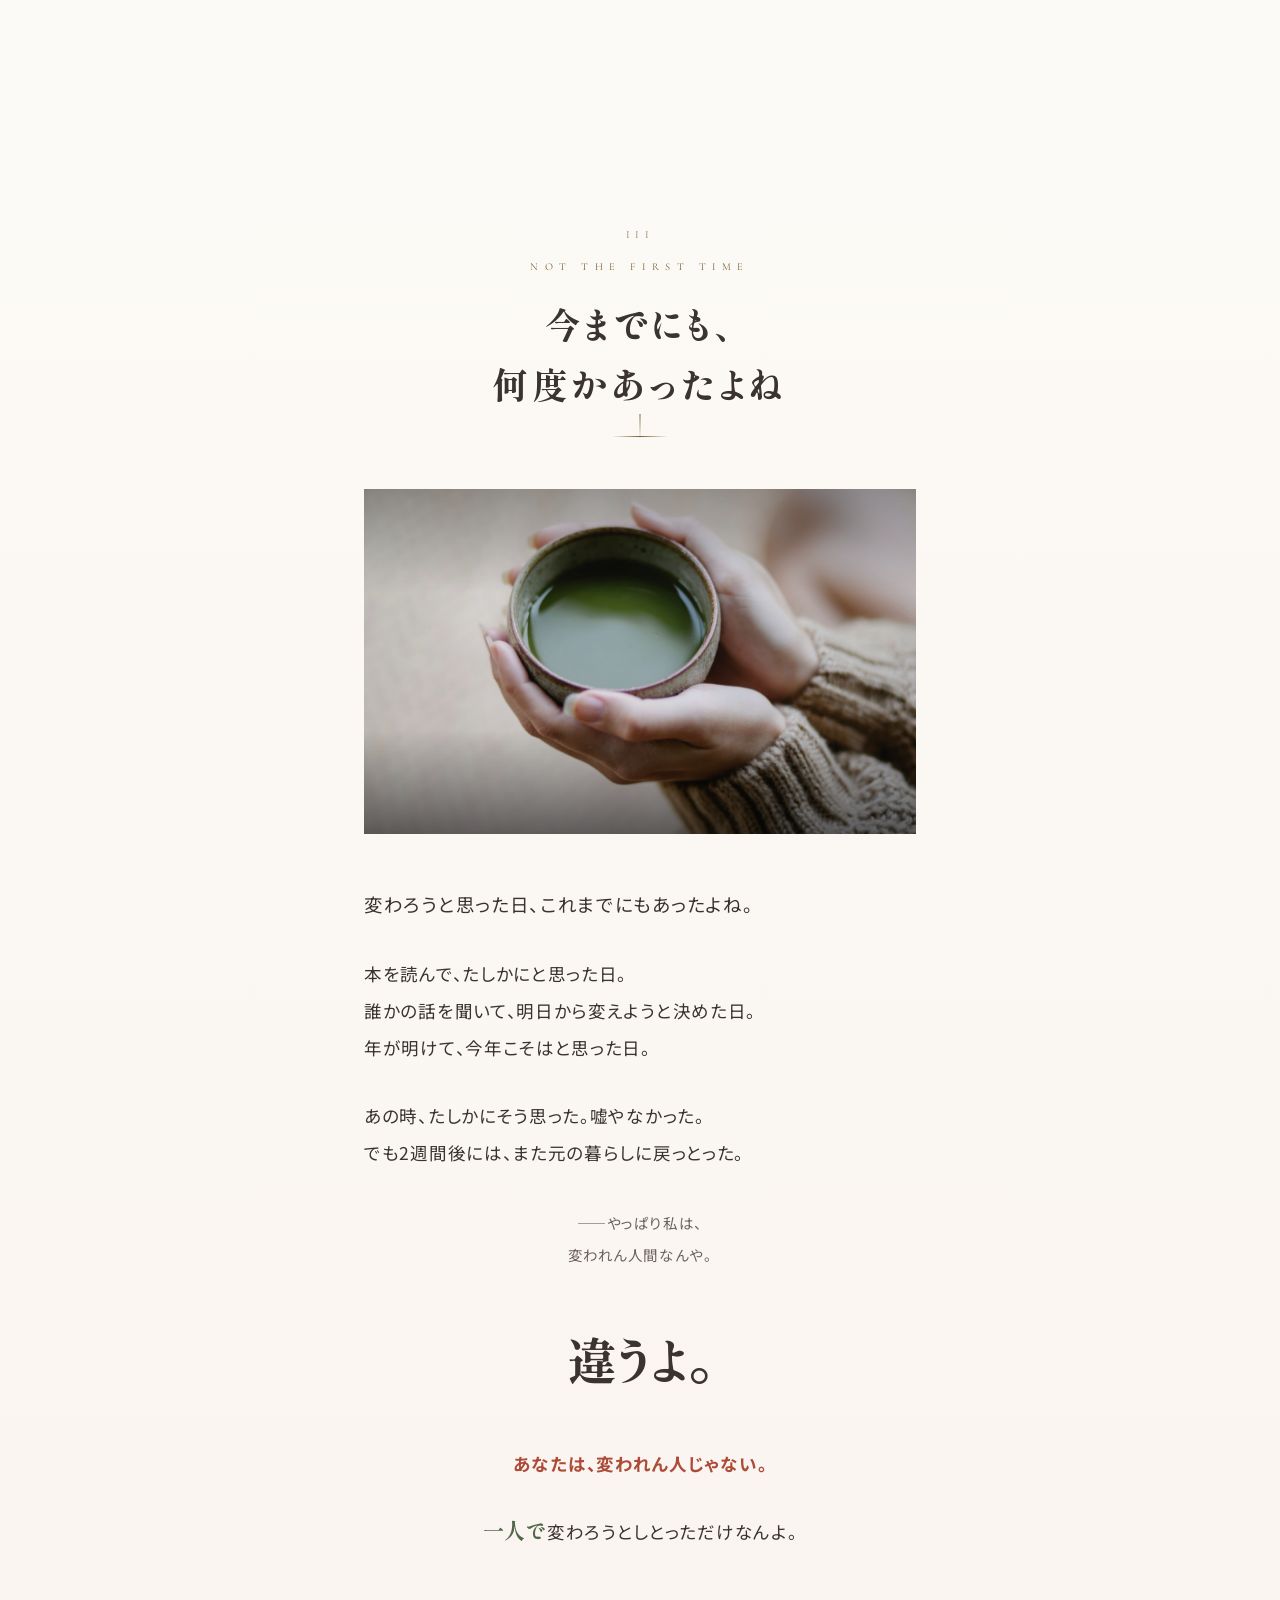
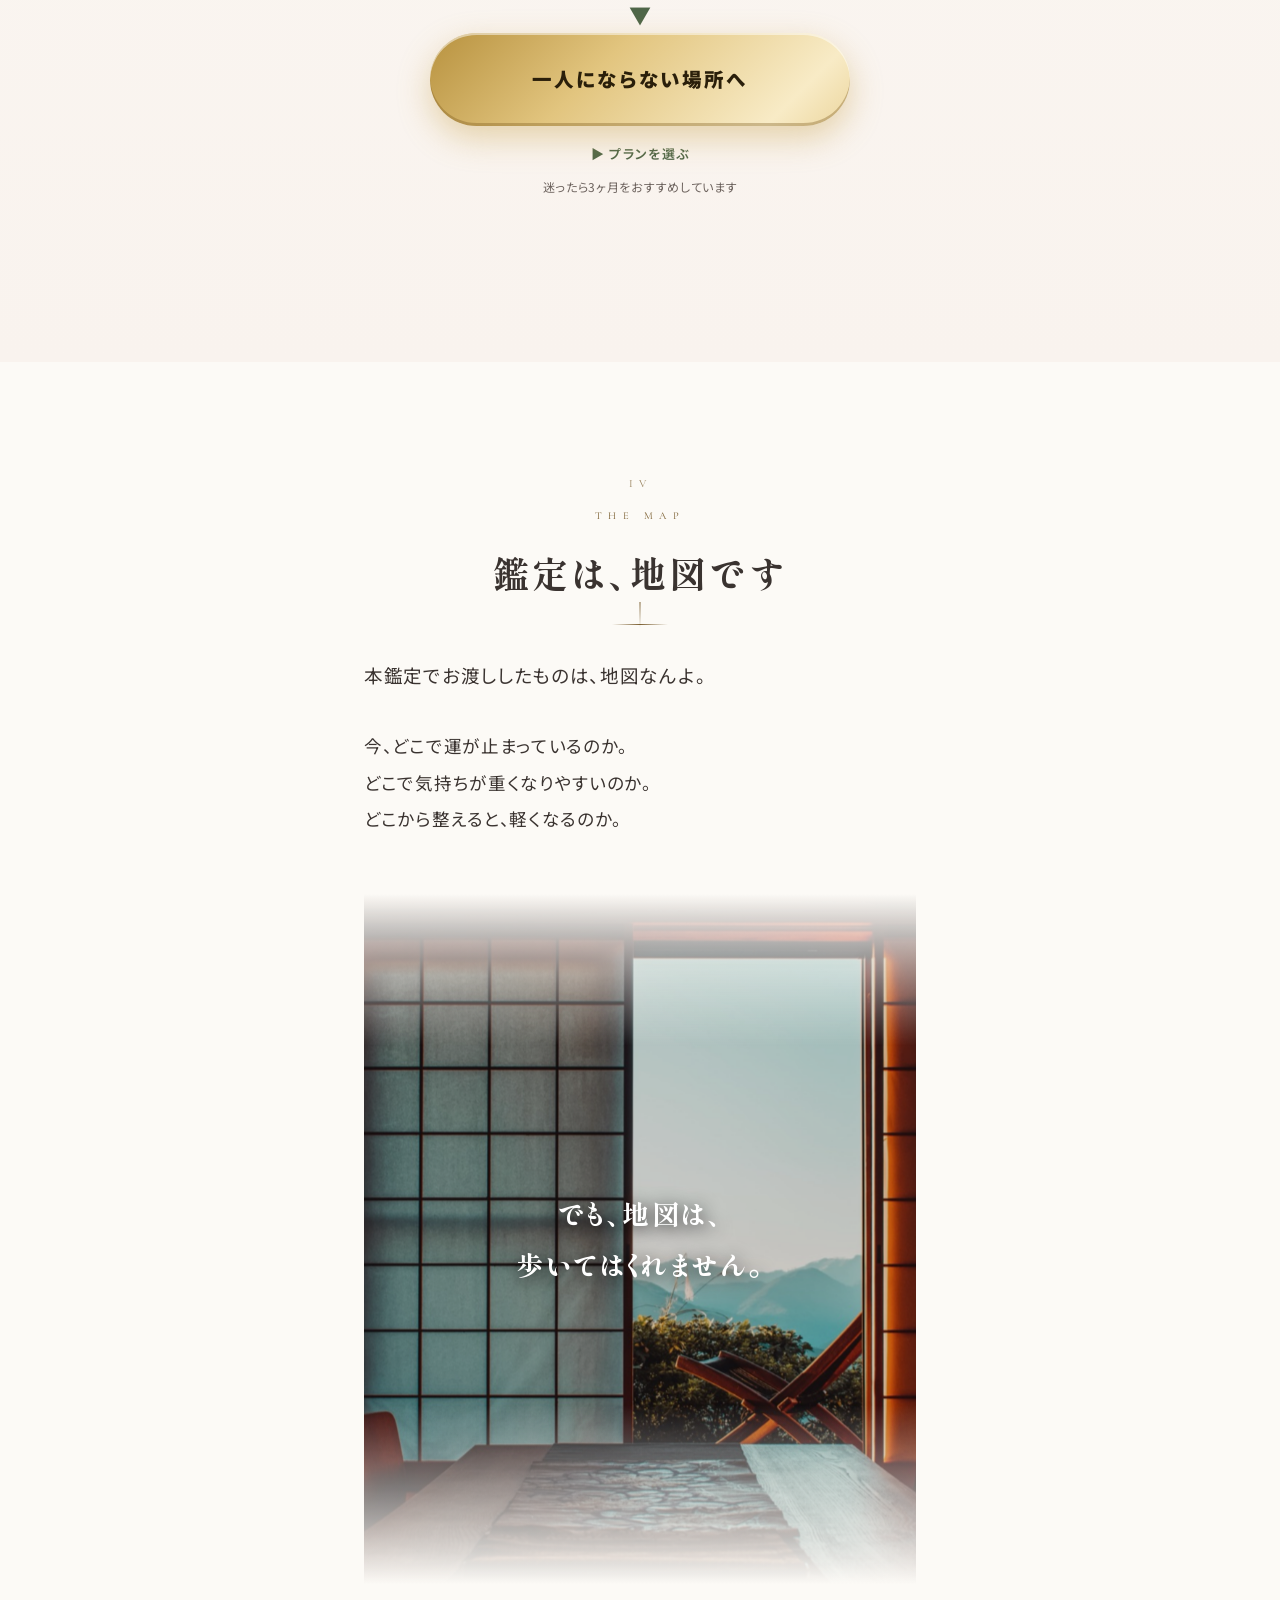
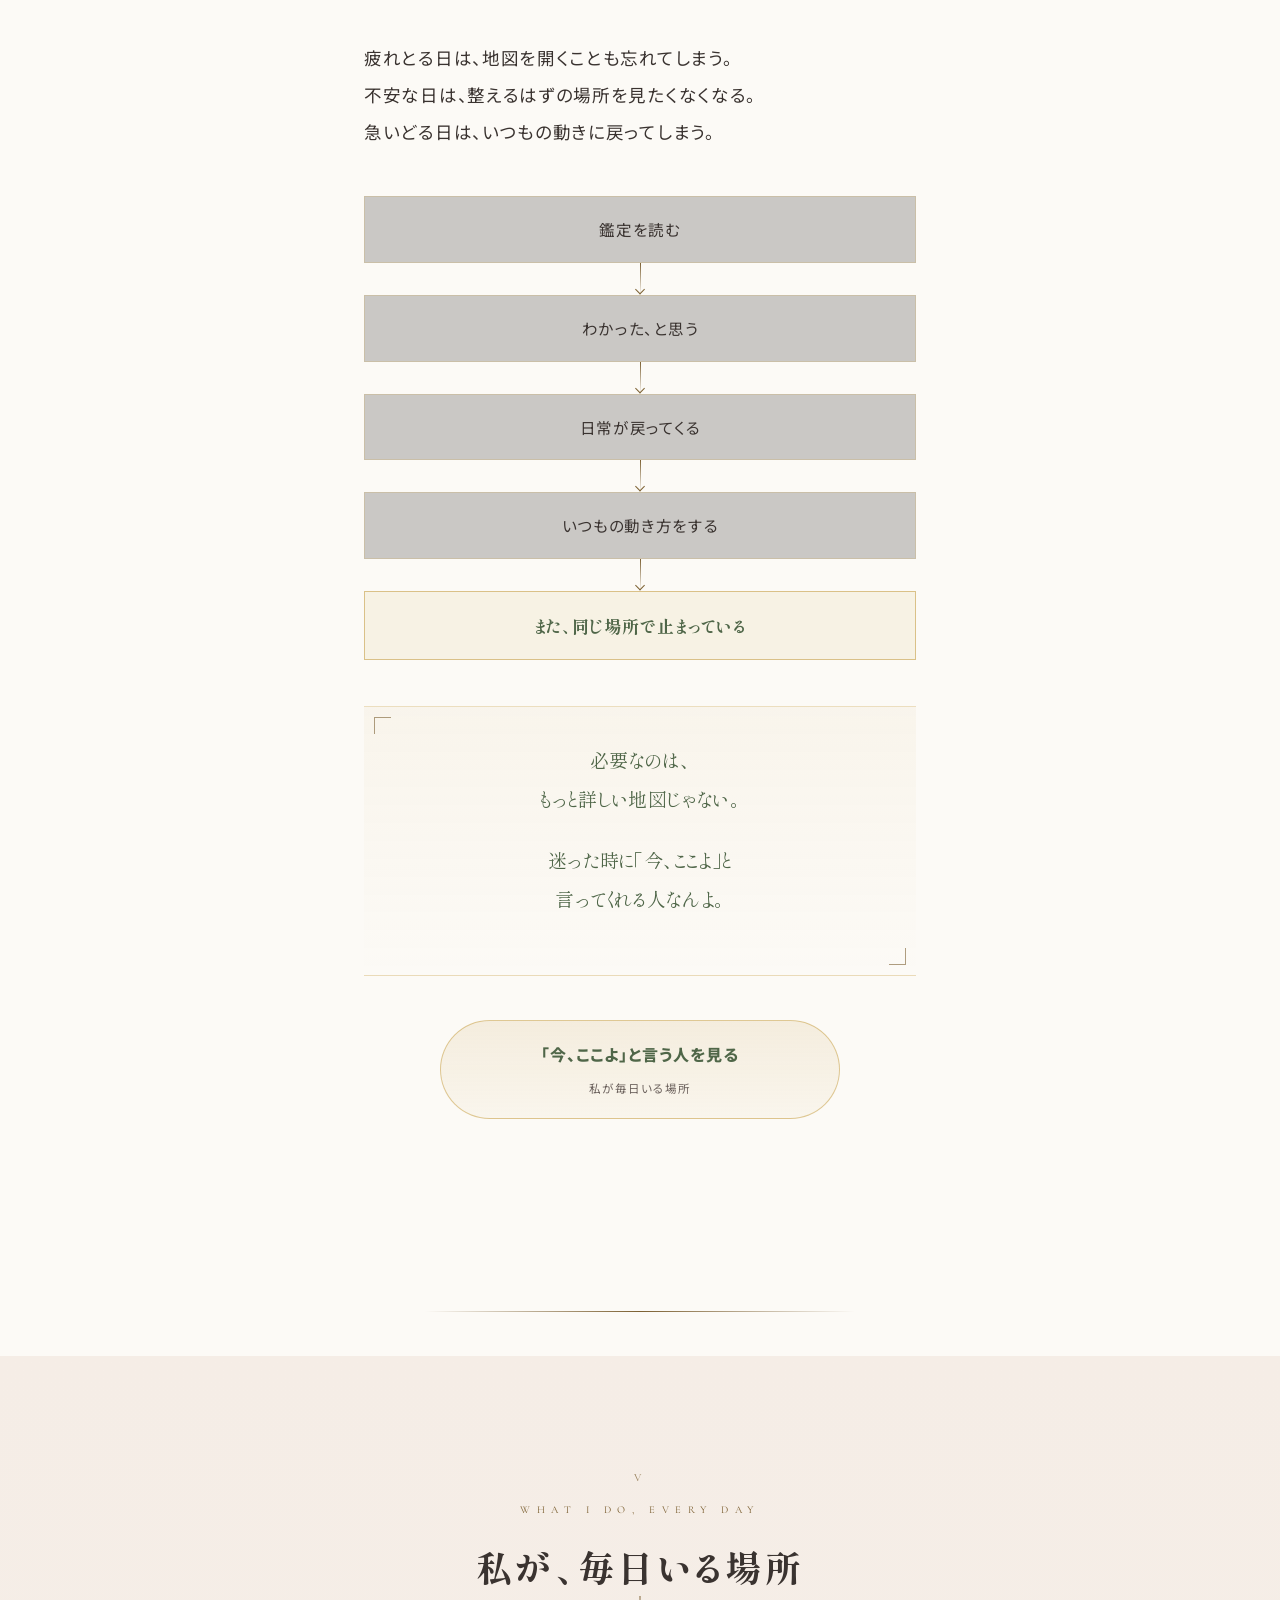
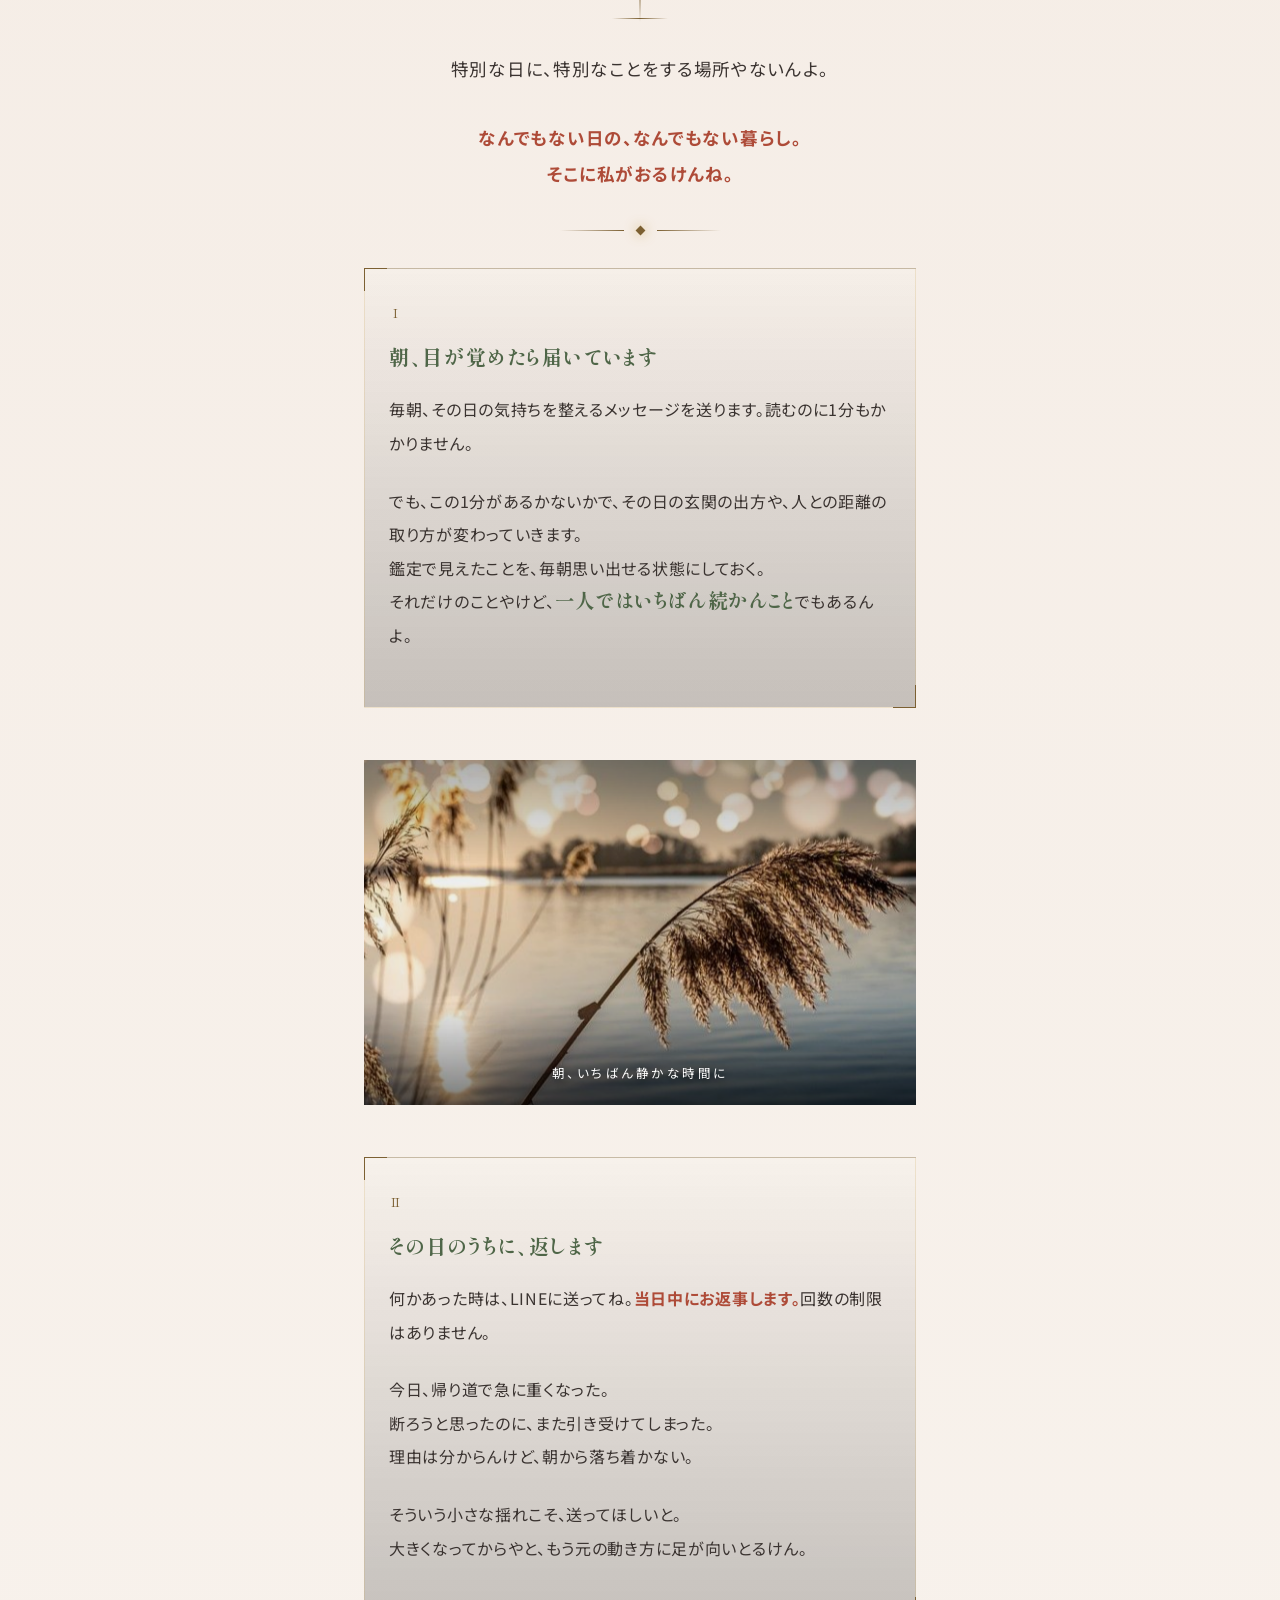
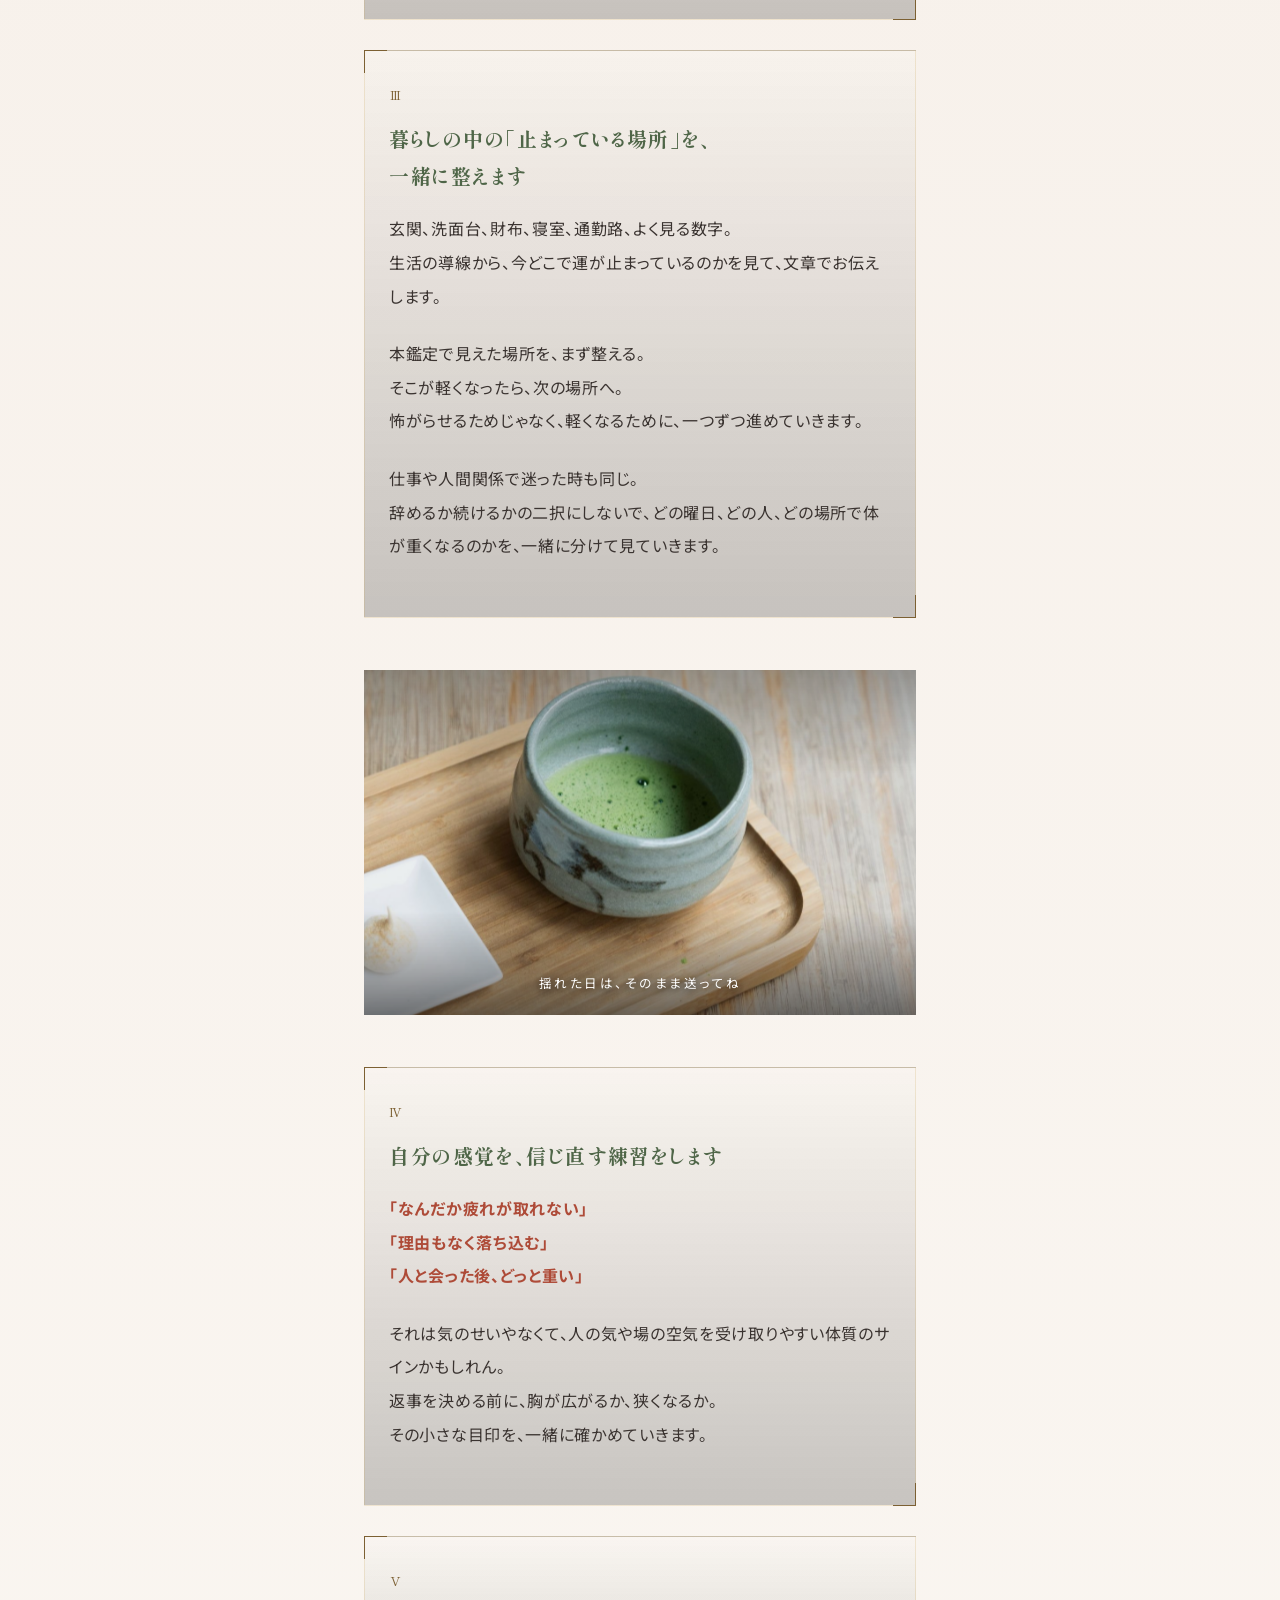
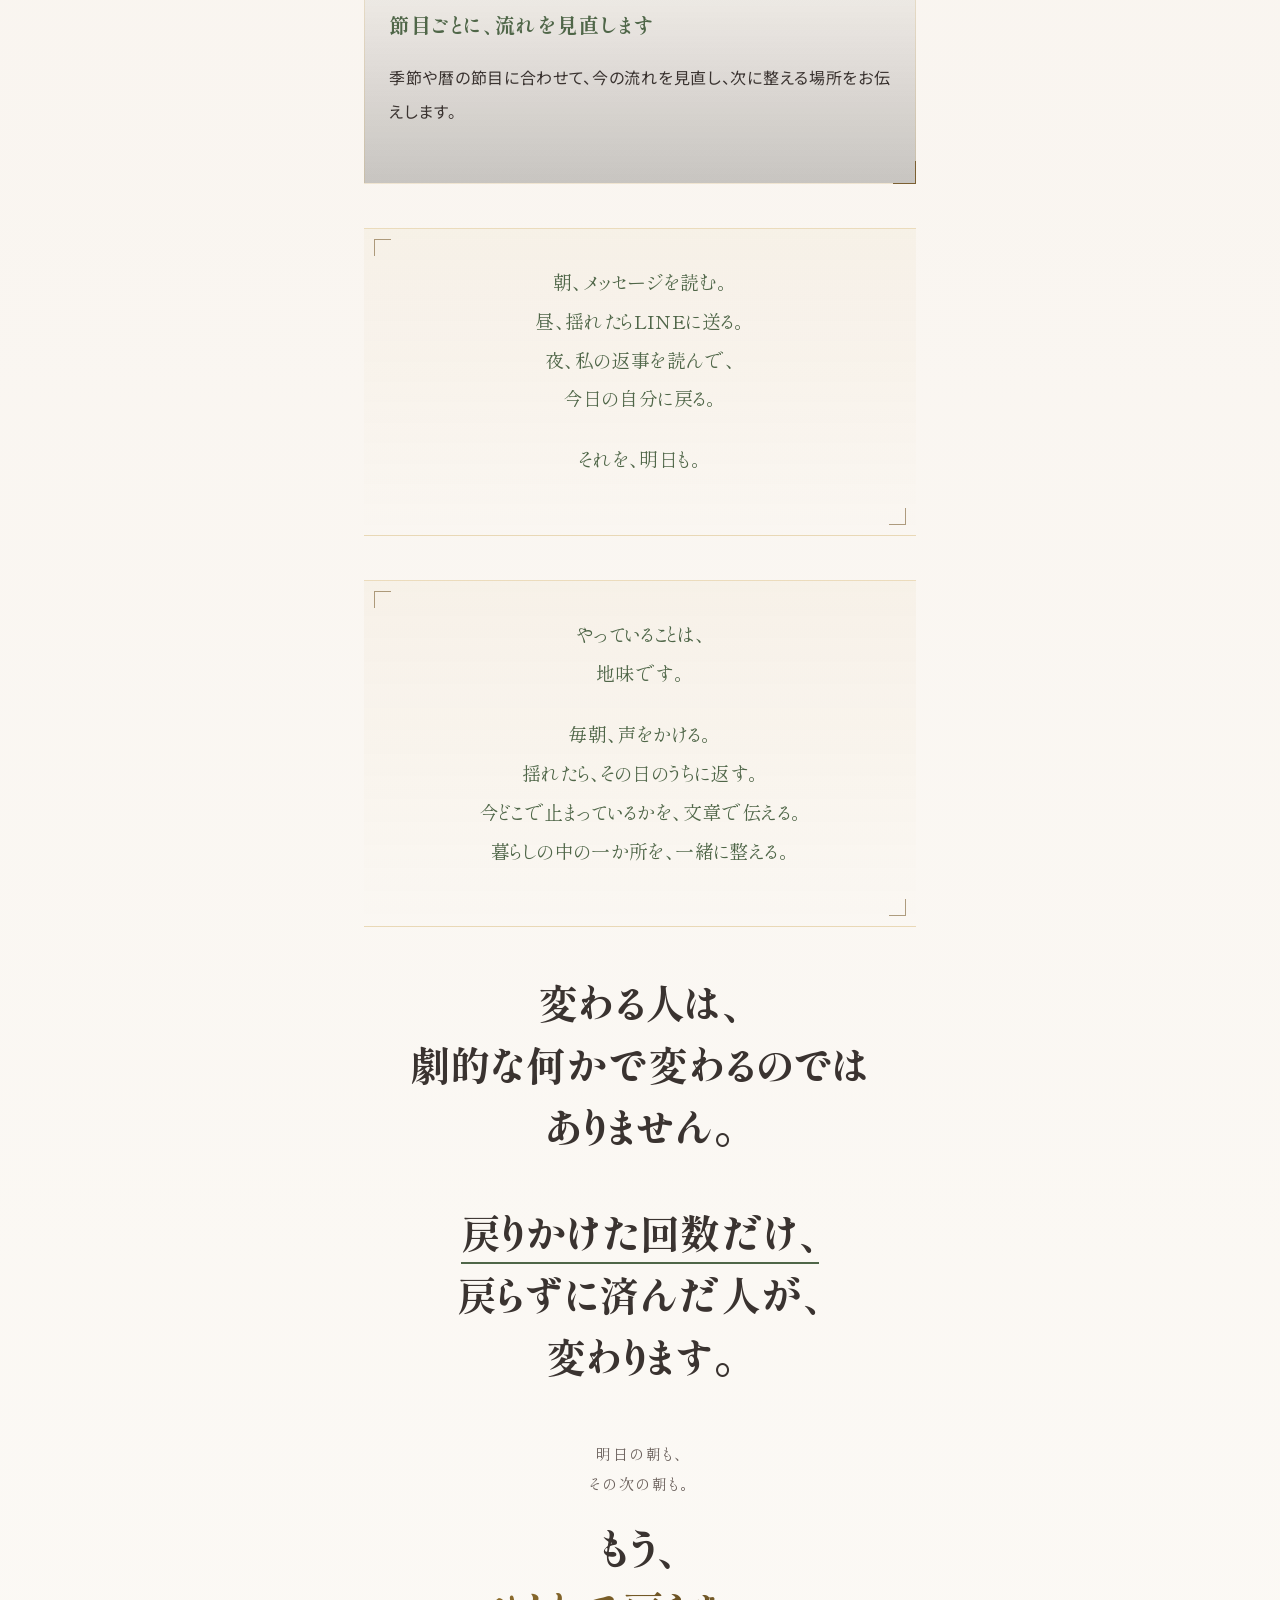
==== commit abc8ee14: "プランカードを正式バナーに差し替え" ====
--- a/bansou/index.html
+++ b/bansou/index.html
@@ -420,7 +420,7 @@
 
     <!-- B -->
     <div class="plan rv">
-      <div class="thumb"><img src="../img/japan_01.jpg" alt="現実好転の1ヶ月プラン" loading="lazy" decoding="async" onerror="this.closest('.ph,.ph-full,.thumb,.shot,.hero-person,.plan')?.style.setProperty('display','none')"></div>
+      <div class="thumb"><img src="../img/plan_1m.jpg" alt="現実好転の1ヶ月プラン" loading="lazy" decoding="async" onerror="this.closest('.ph,.ph-full,.thumb,.shot,.hero-person,.plan')?.style.setProperty('display','none')"></div>
       <div class="pname">現実好転の1ヶ月プラン</div>
       <div class="pterm">1 MONTH</div>
       <div class="price"><span class="num-gold">39,800</span><small>円</small></div>
@@ -457,7 +457,7 @@
 
     <!-- D -->
     <div class="plan rv">
-      <div class="thumb"><img src="../img/water_02.jpg" alt="人生変容6ヶ月プレミアムプラン" loading="lazy" decoding="async" onerror="this.closest('.ph,.ph-full,.thumb,.shot,.hero-person,.plan')?.style.setProperty('display','none')"></div>
+      <div class="thumb"><img src="../img/plan_6m.jpg" alt="人生変容6ヶ月プレミアムプラン" loading="lazy" decoding="async" onerror="this.closest('.ph,.ph-full,.thumb,.shot,.hero-person,.plan')?.style.setProperty('display','none')"></div>
       <div class="pname">人生変容6ヶ月プレミアムプラン</div>
       <div class="pterm">6 MONTHS</div>
       <div class="price"><span class="num-gold">159,800</span><small>円</small></div>
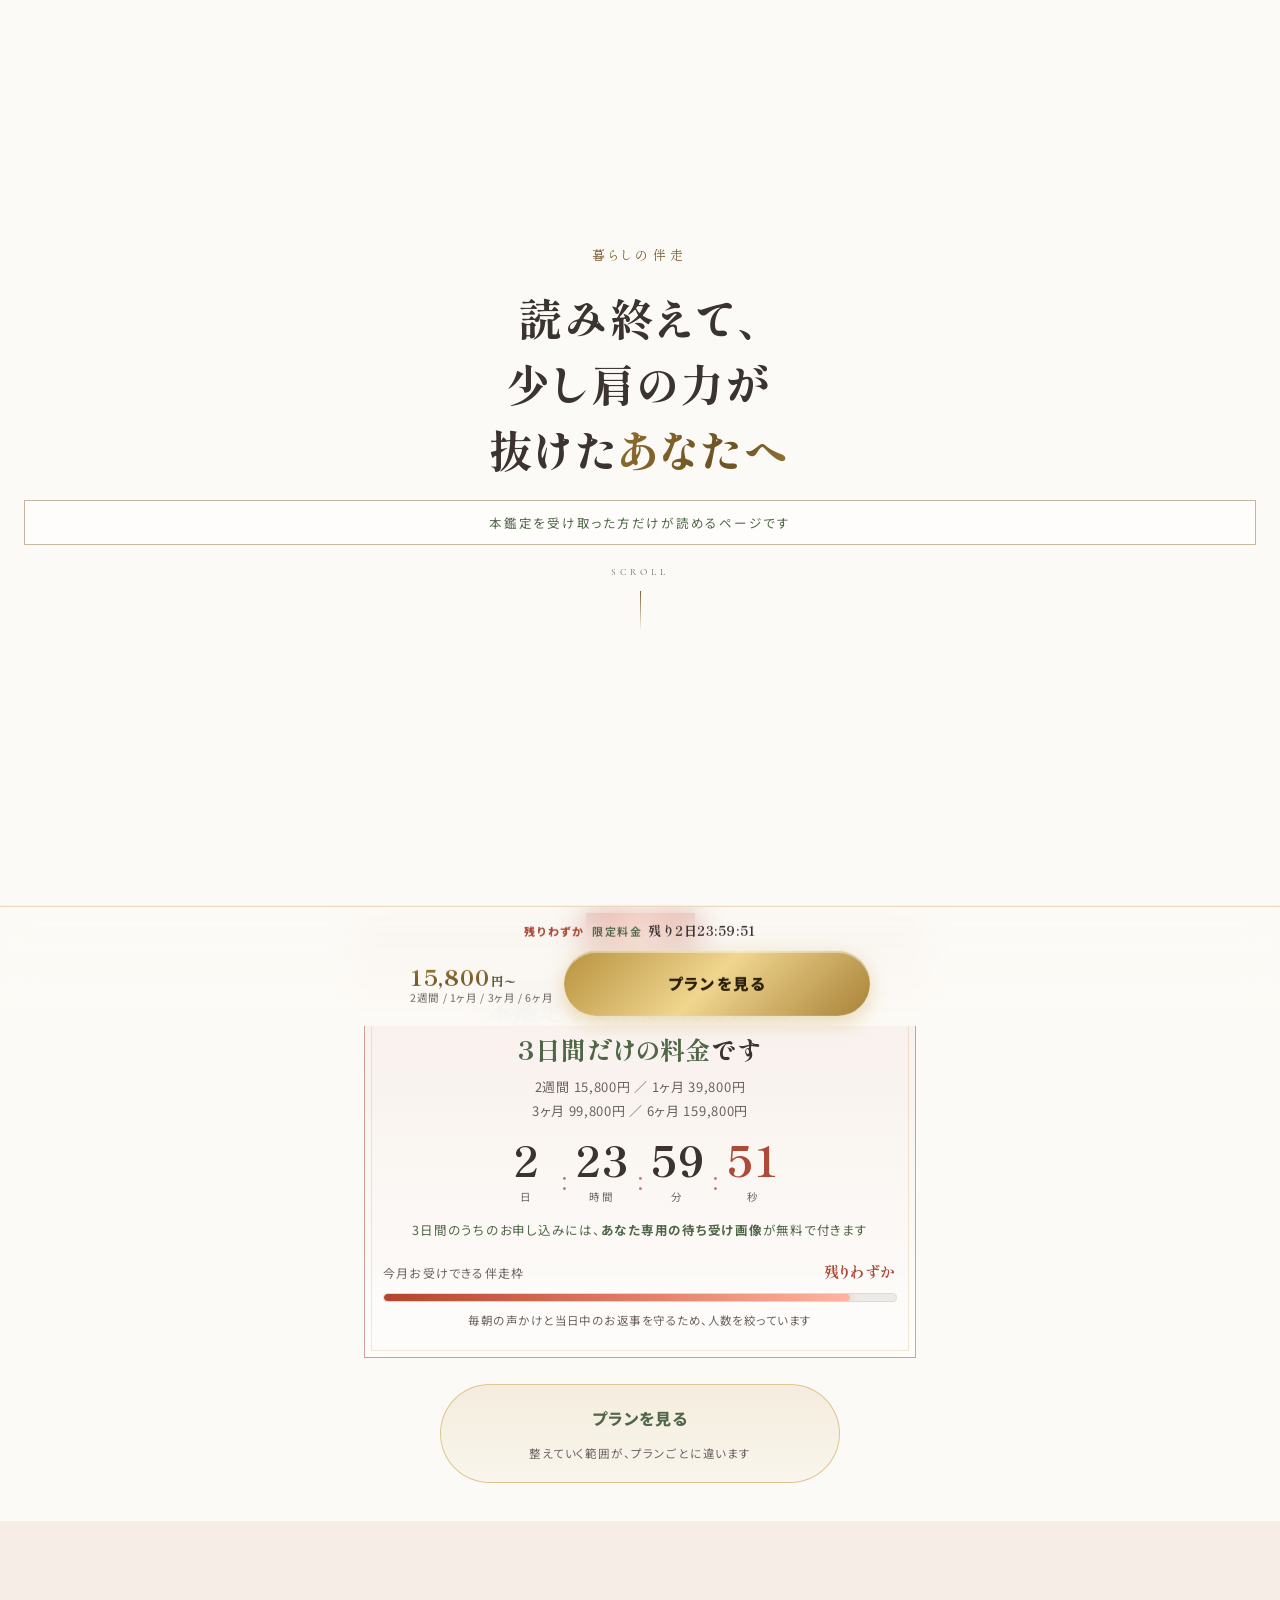
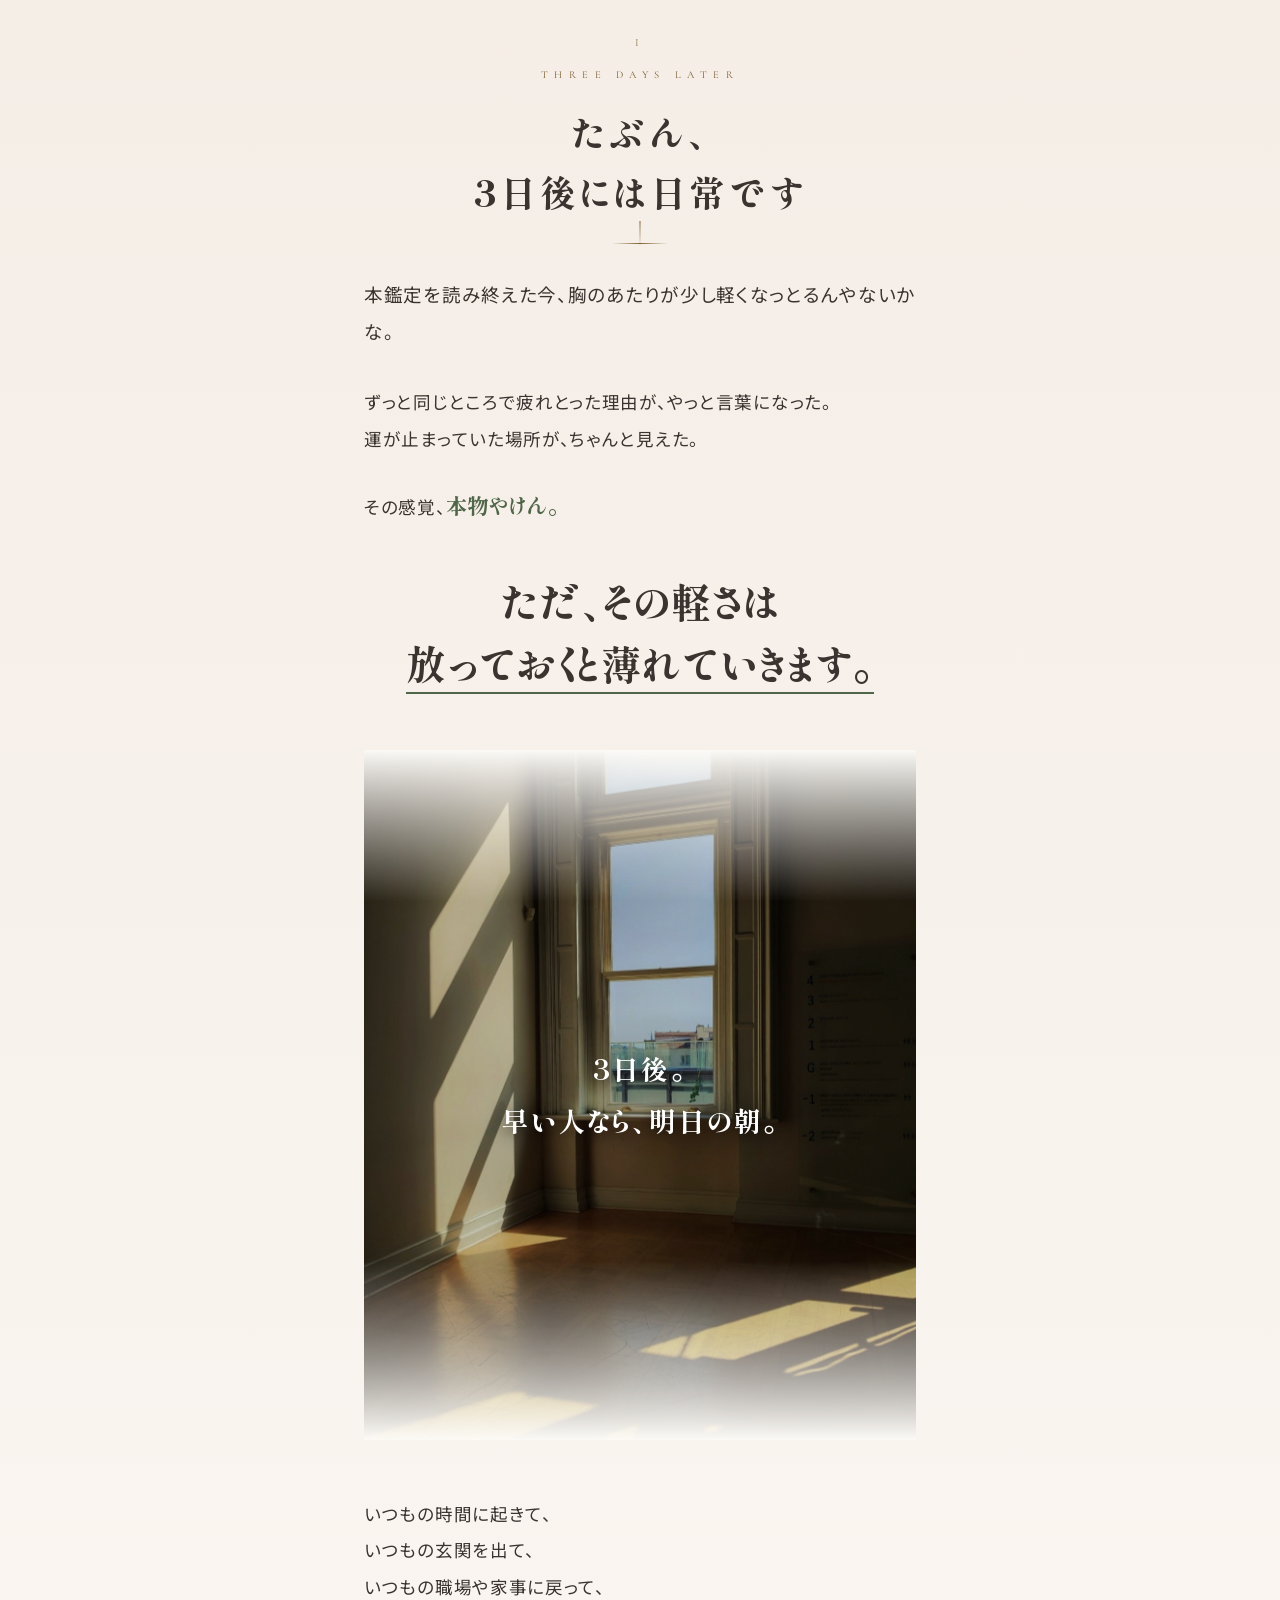
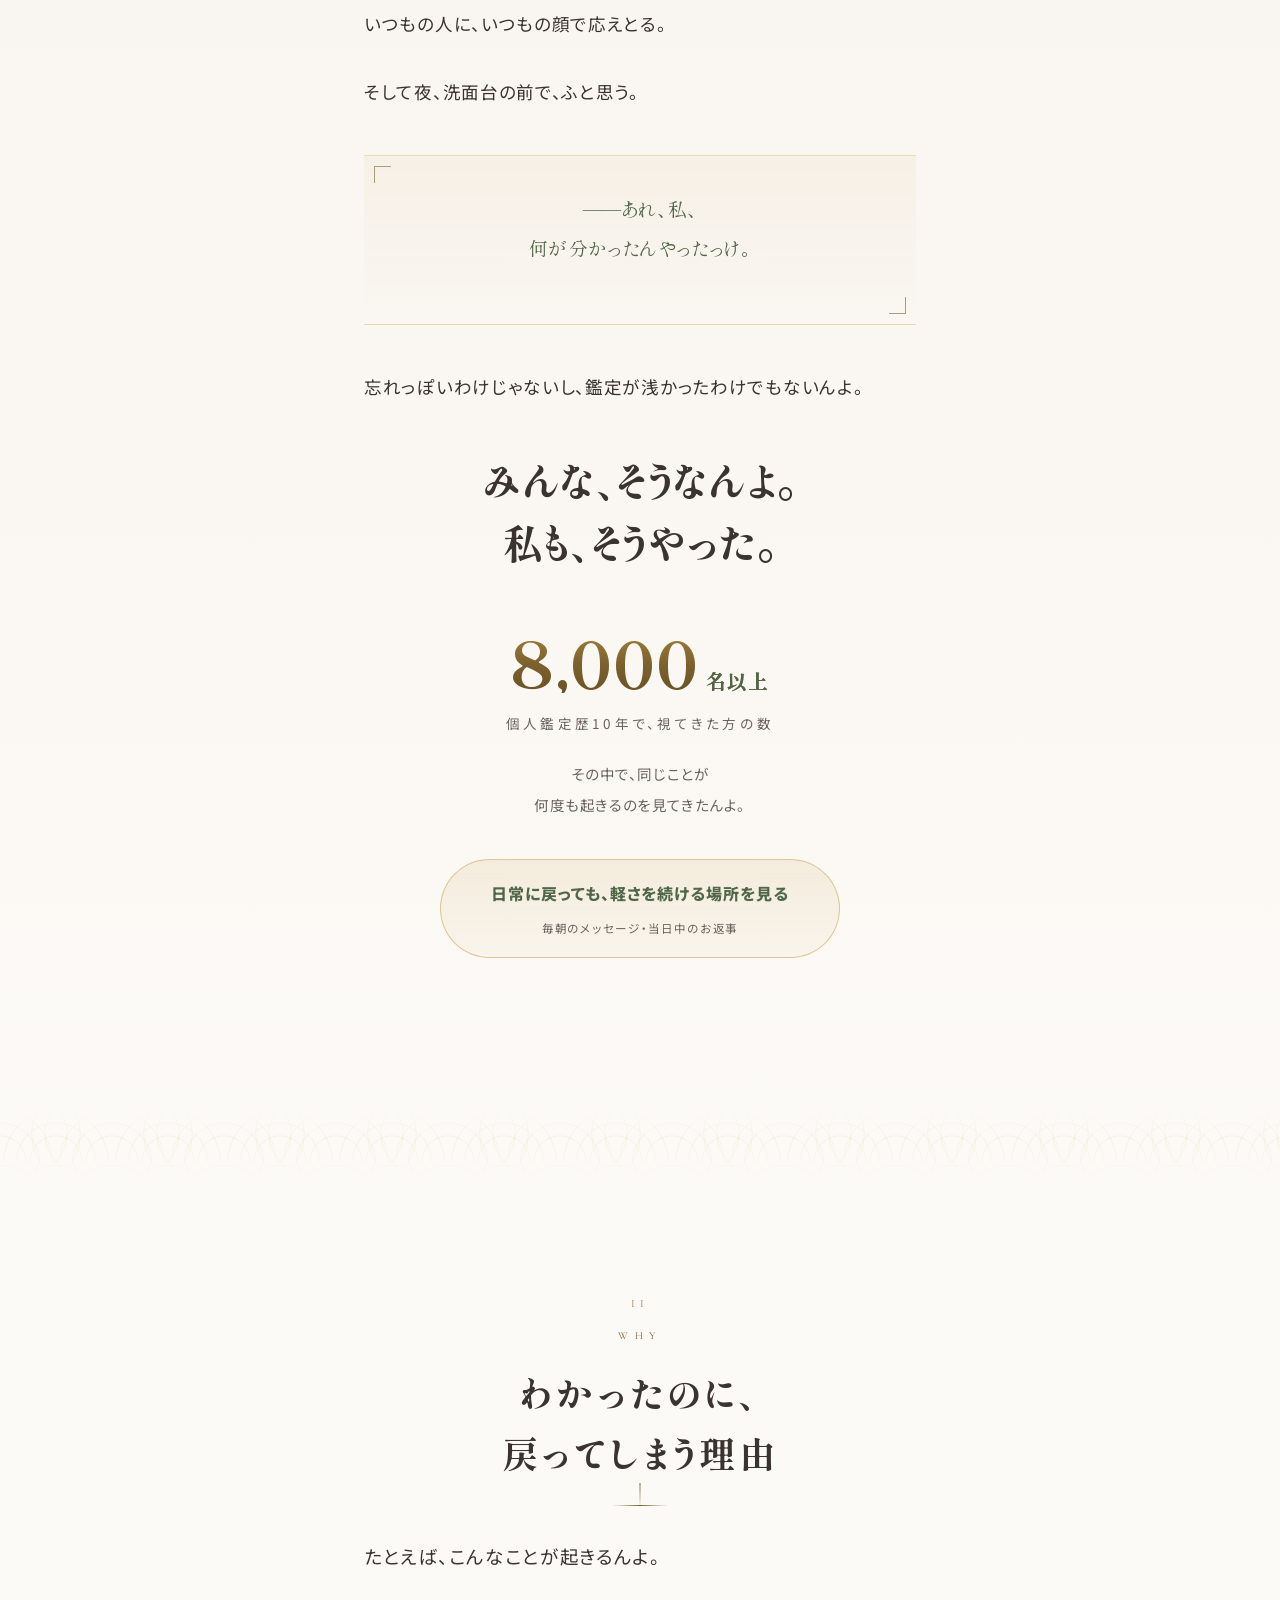
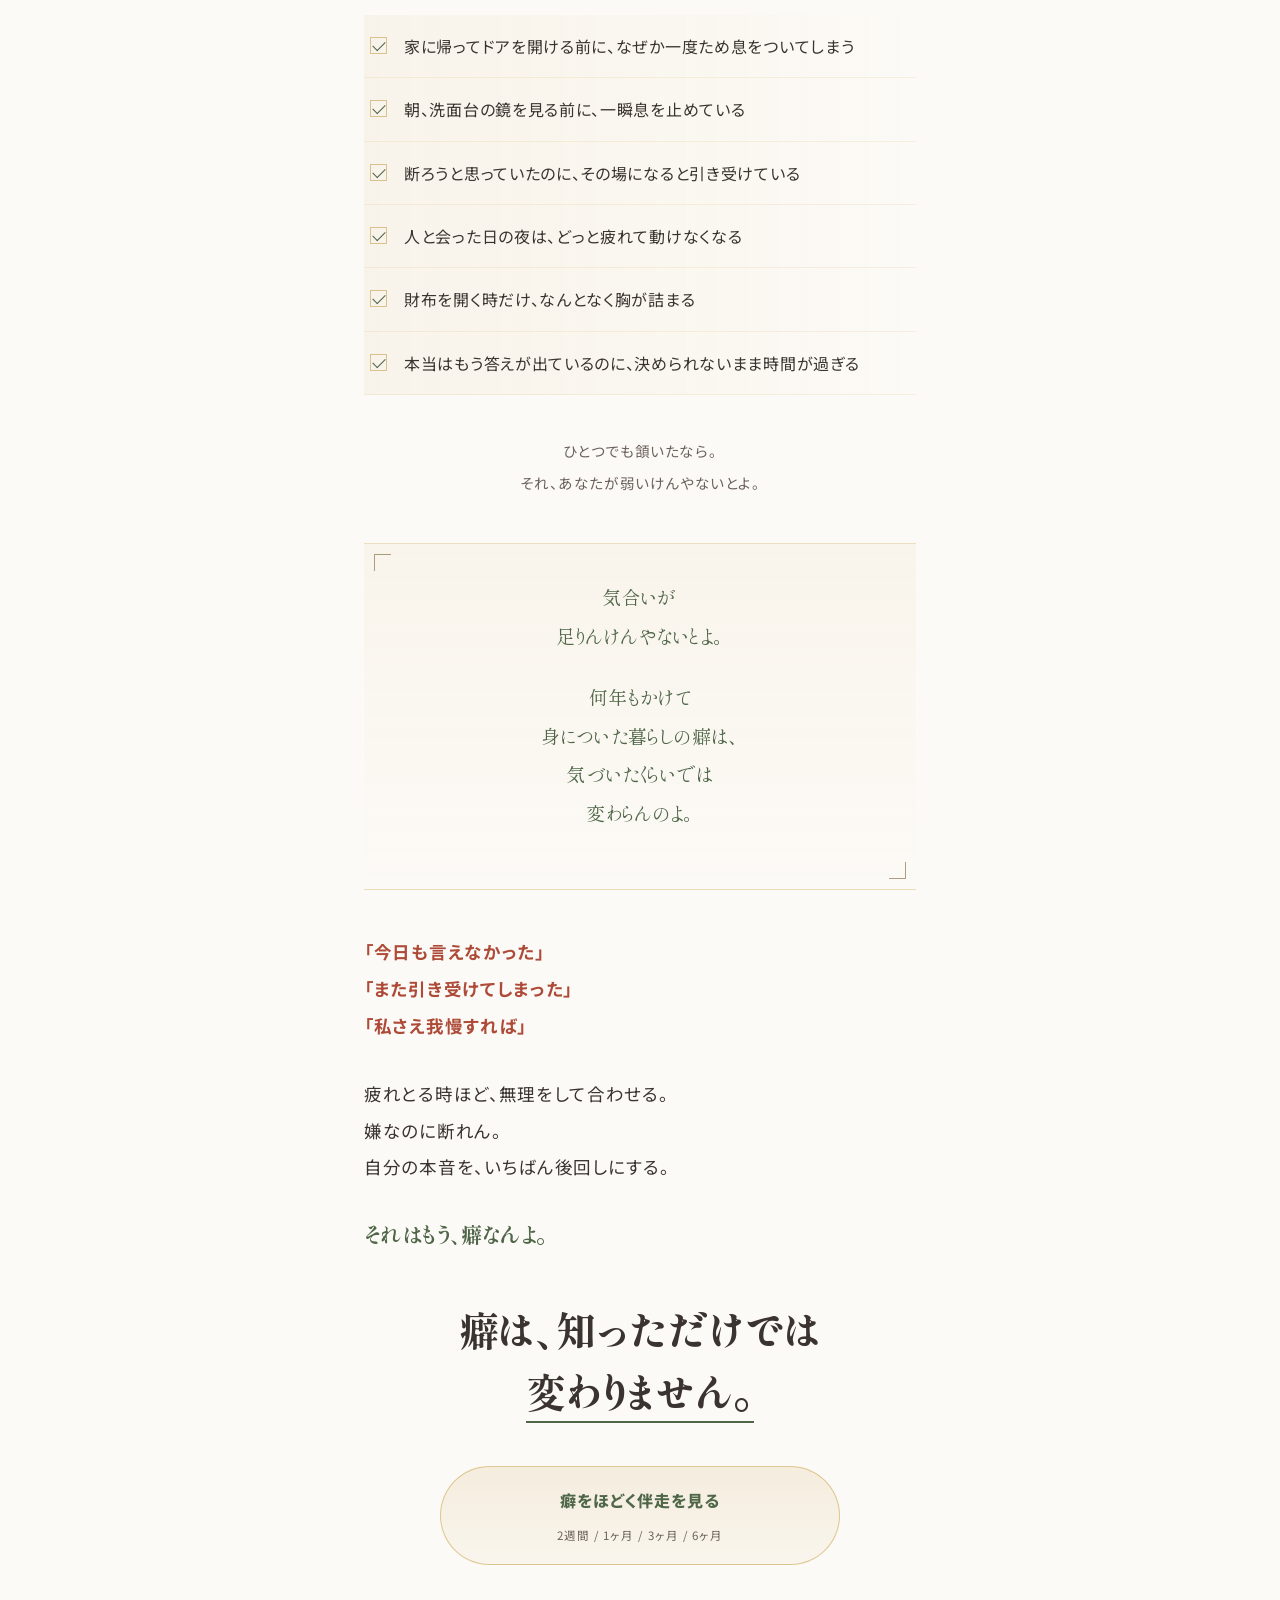
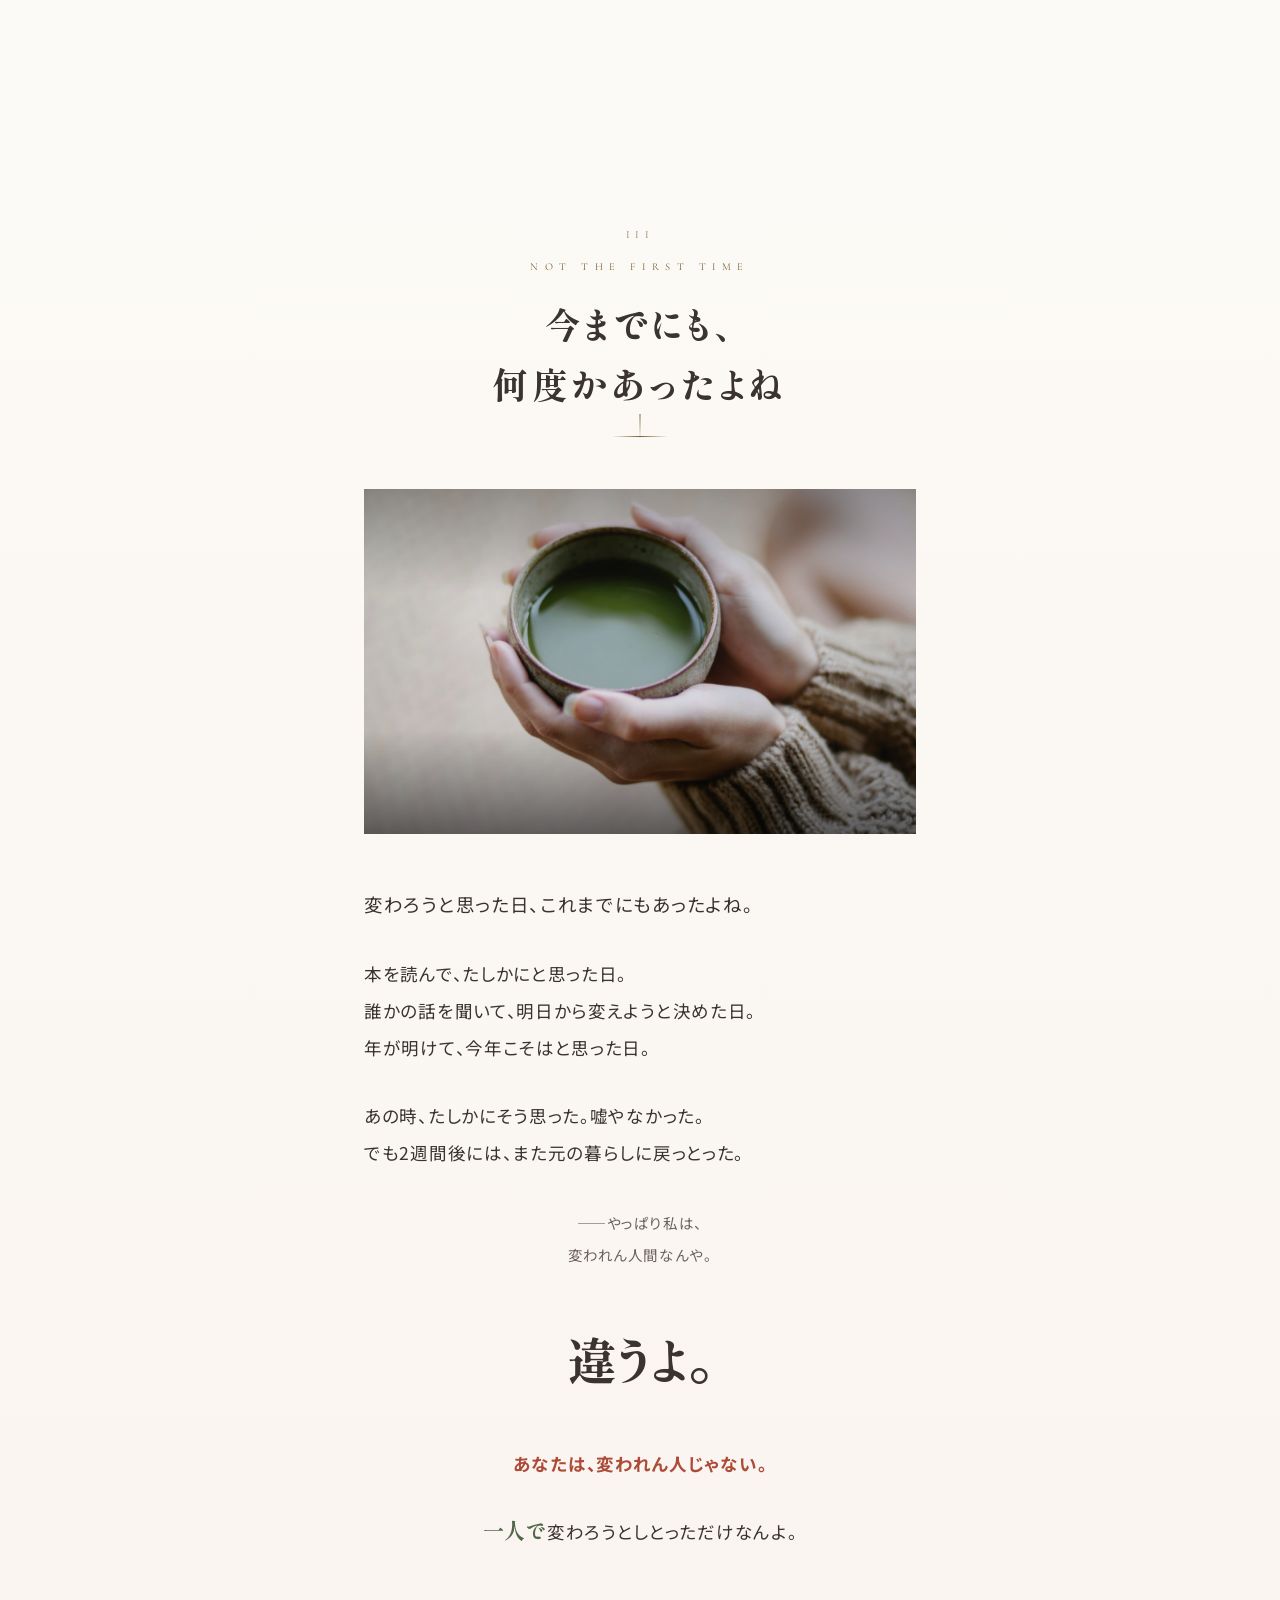
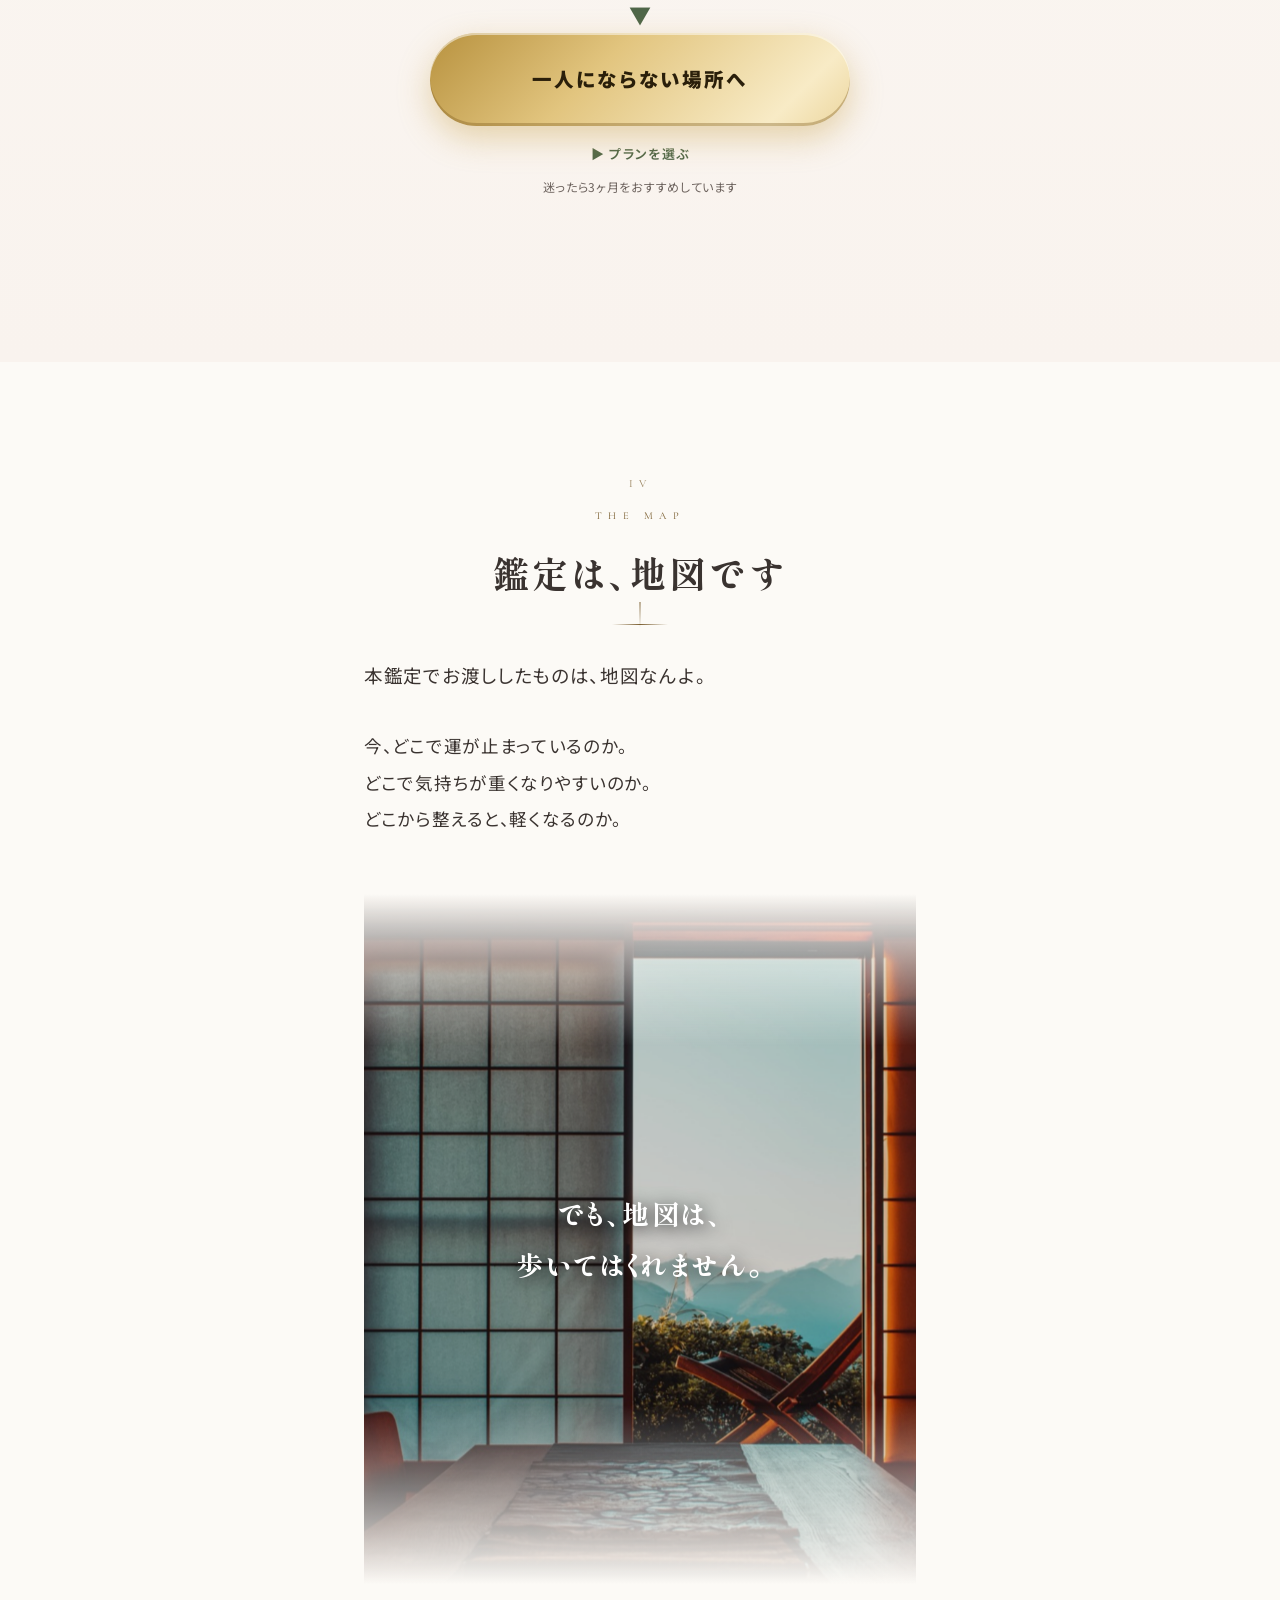
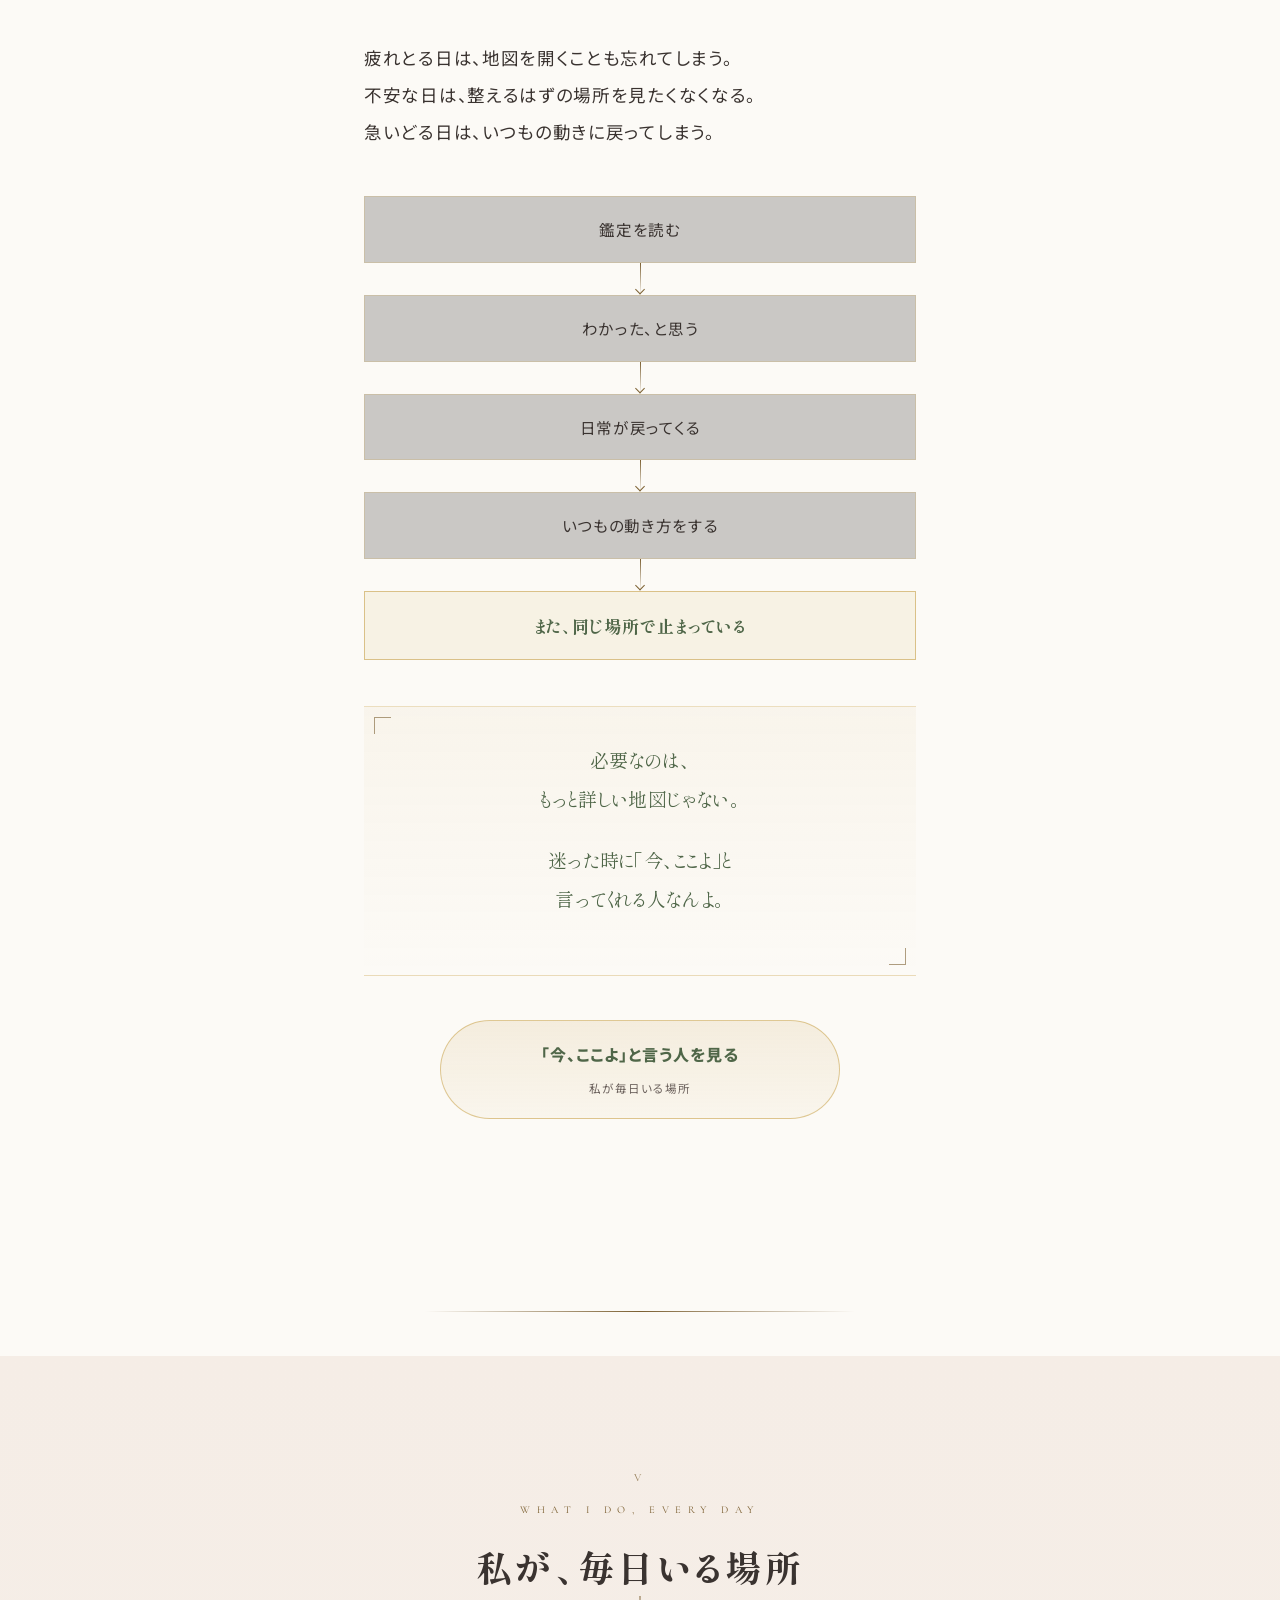
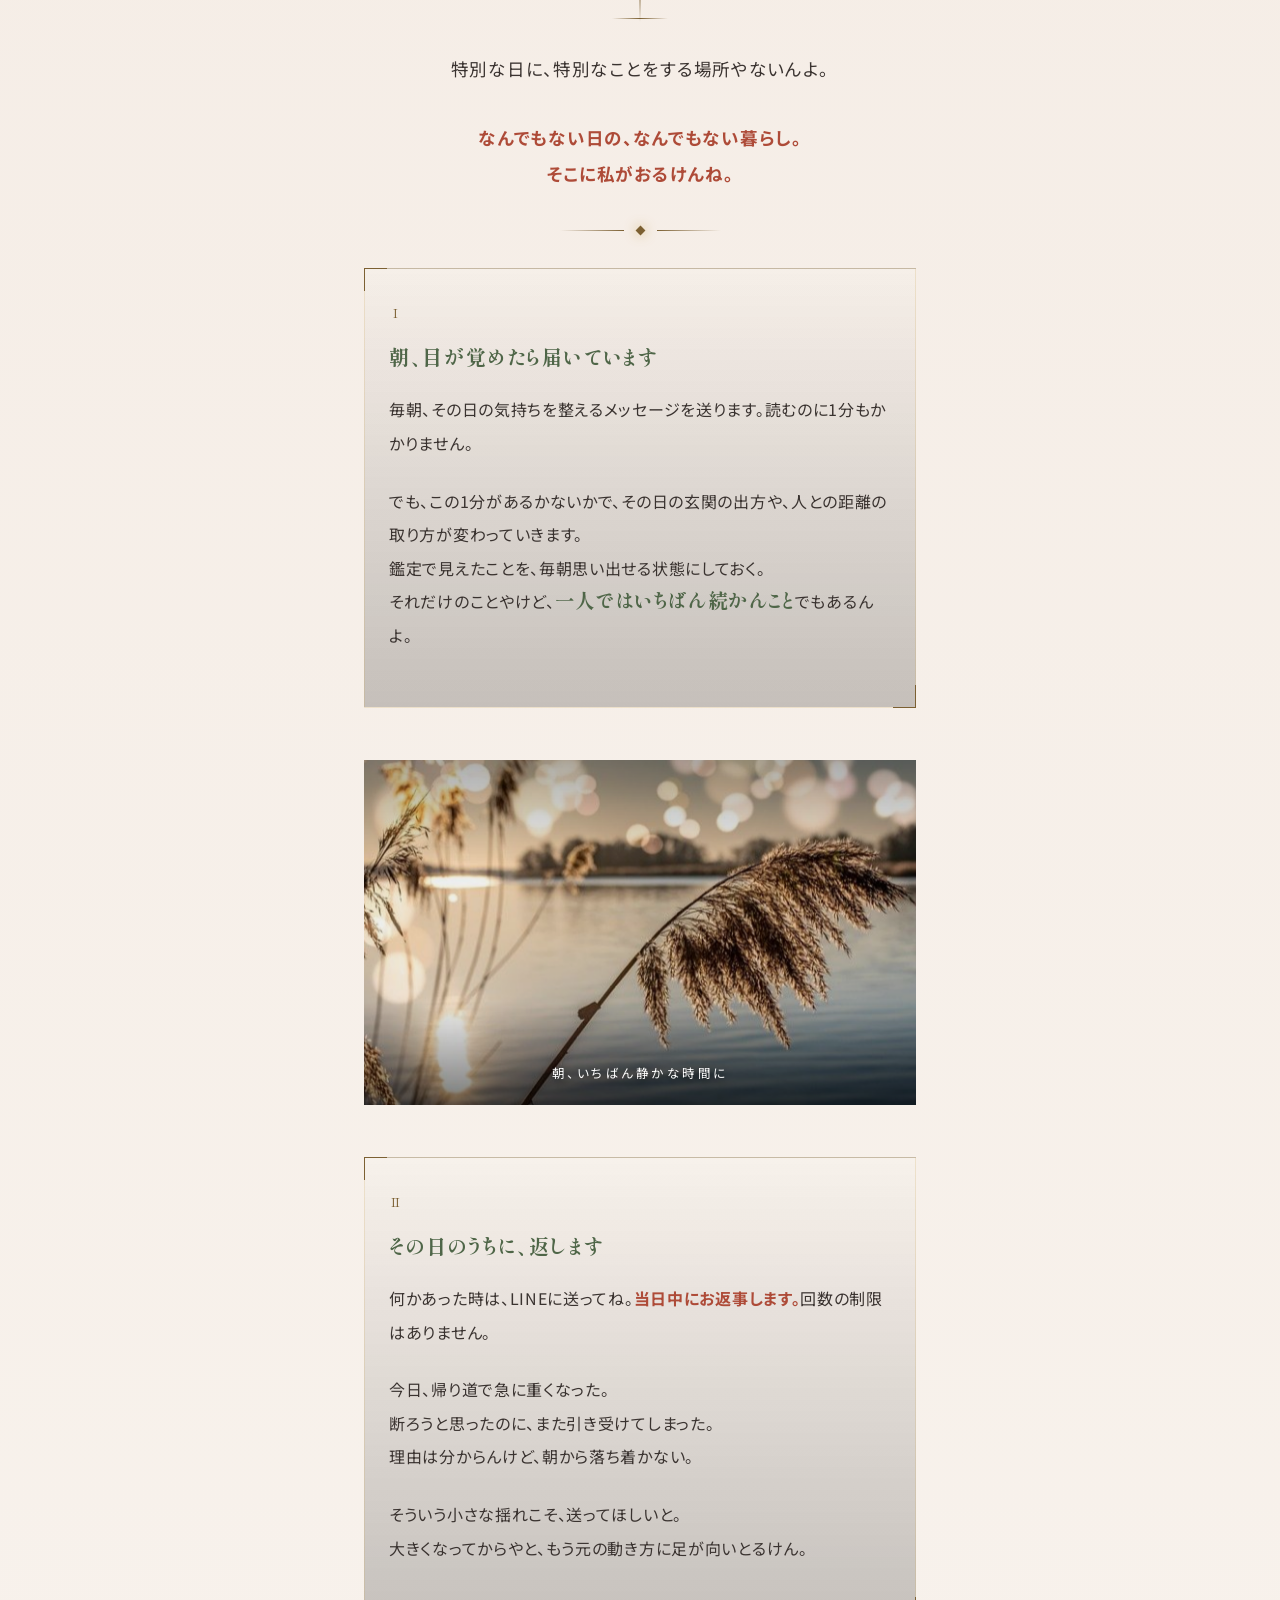
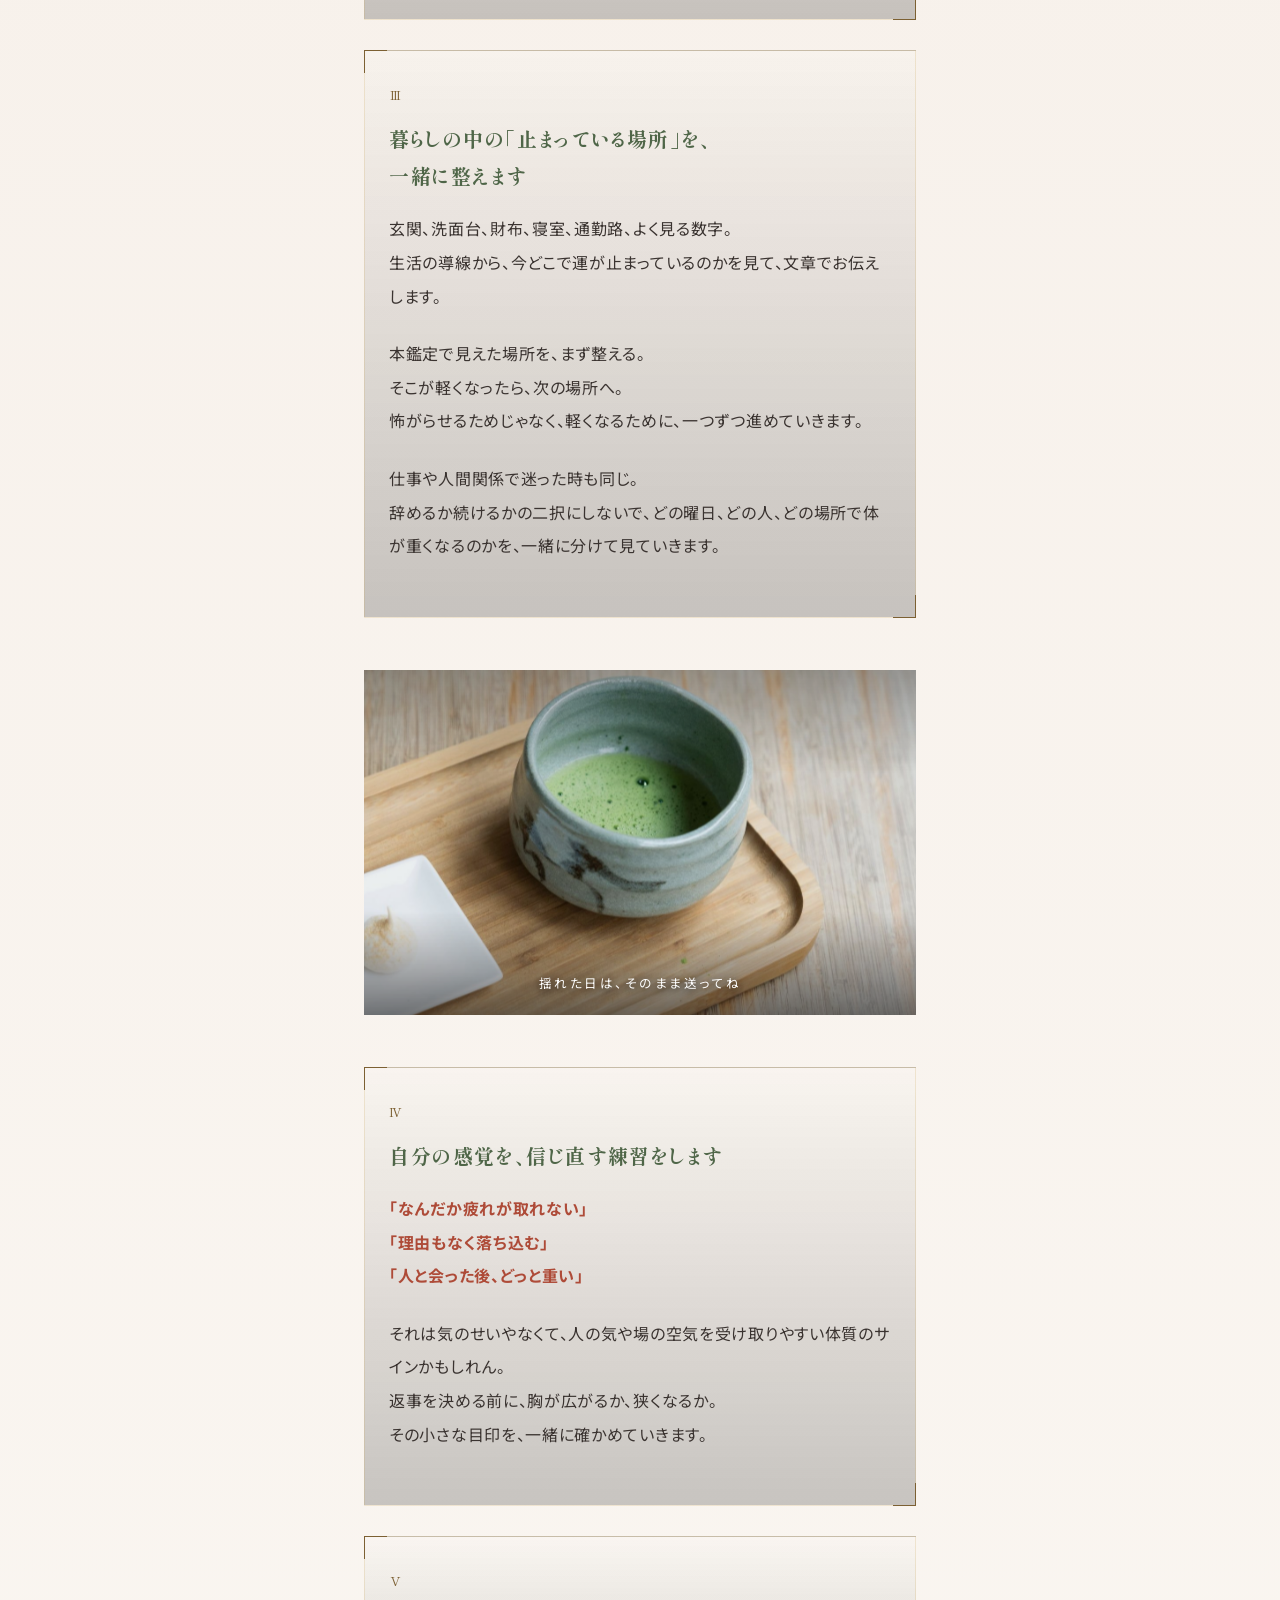
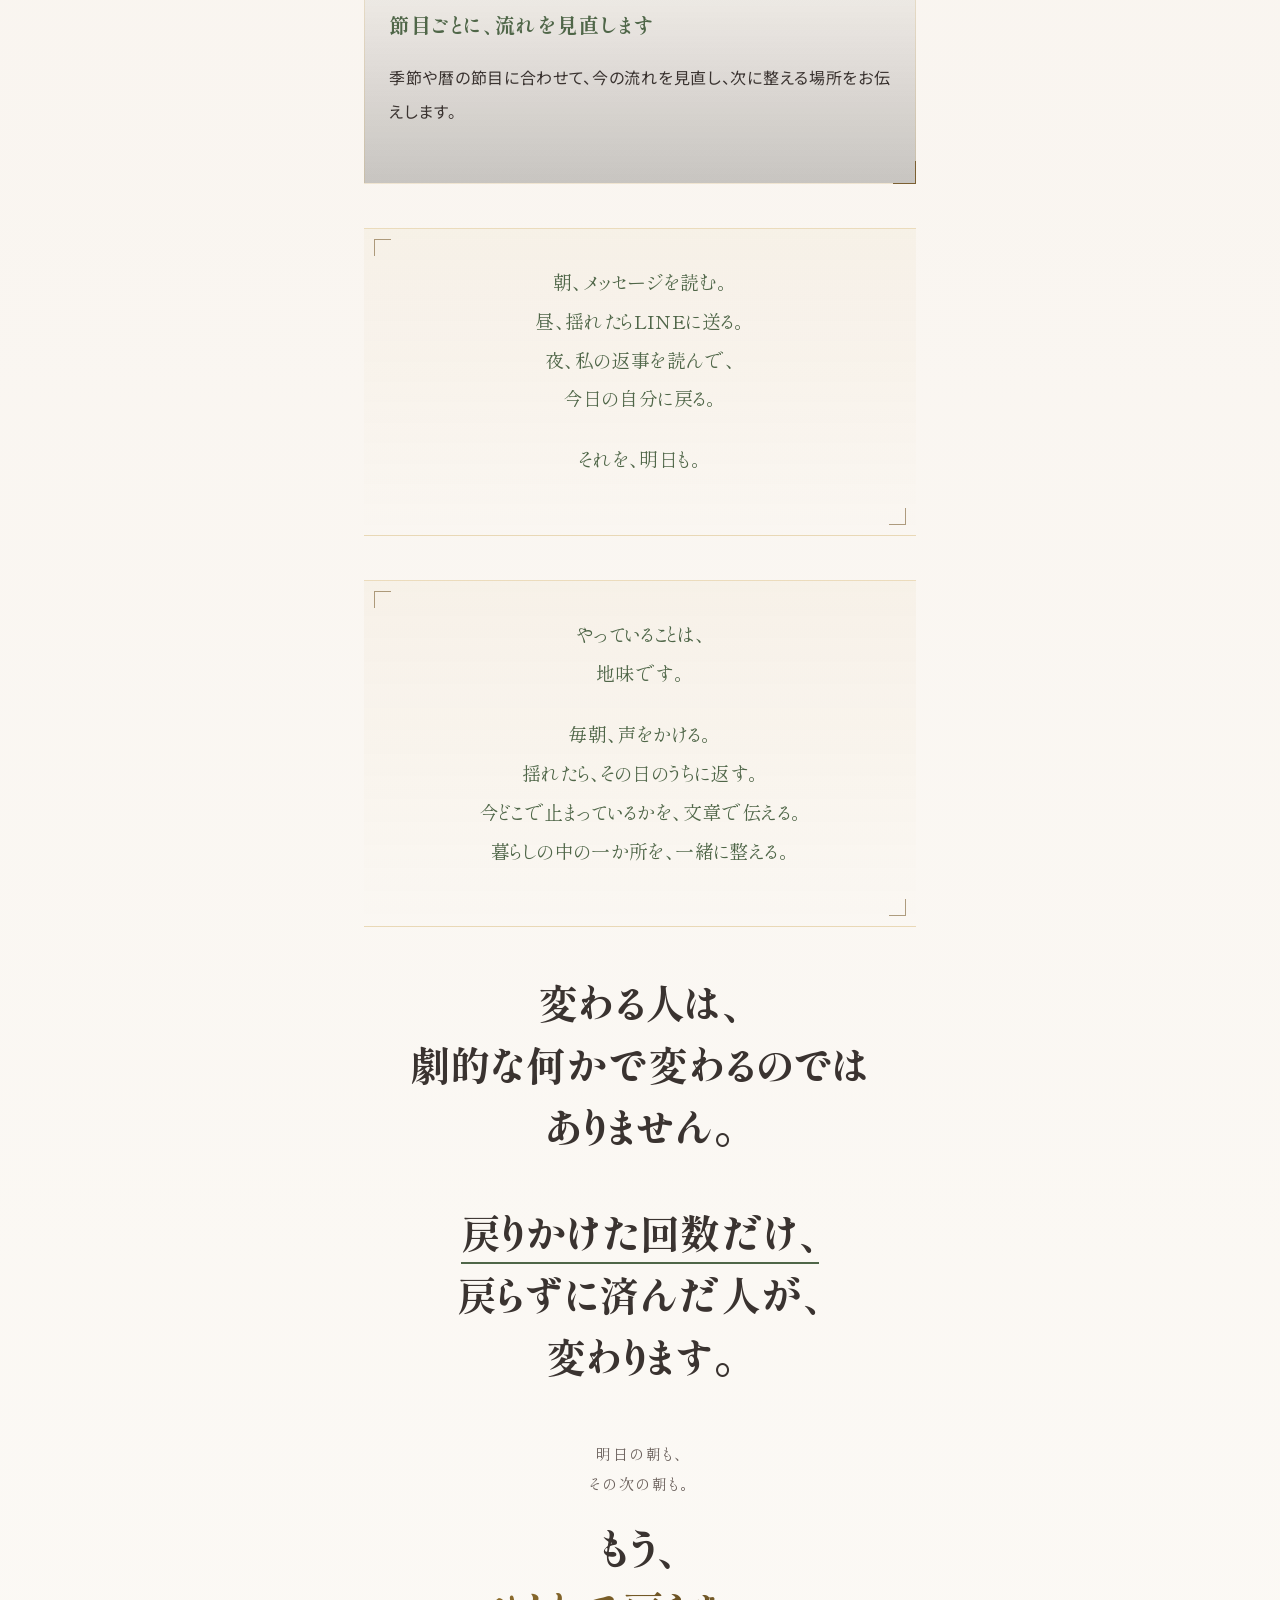
==== commit 251450f3: "3ヶ月プランを正式バナーに差し替え" ====
--- a/bansou/index.html
+++ b/bansou/index.html
@@ -439,7 +439,7 @@
     <!-- C 推奨 -->
     <div class="plan rec">
       <div class="badge">迷っているなら、ここです</div>
-      <div class="thumb"><img src="../img/room_01.jpg" alt="現実定着の3ヶ月王道プラン" loading="lazy" decoding="async" onerror="this.closest('.ph,.ph-full,.thumb,.shot,.hero-person,.plan')?.style.setProperty('display','none')"></div>
+      <div class="thumb"><img src="../img/plan_3m.jpg" alt="現実定着の3ヶ月王道プラン" loading="lazy" decoding="async" onerror="this.closest('.ph,.ph-full,.thumb,.shot,.hero-person,.plan')?.style.setProperty('display','none')"></div>
       <div class="pname">現実定着の3ヶ月王道プラン</div>
       <div class="pterm">3 MONTHS</div>
       <div class="price"><span class="num-gold">99,800</span><small>円</small></div>
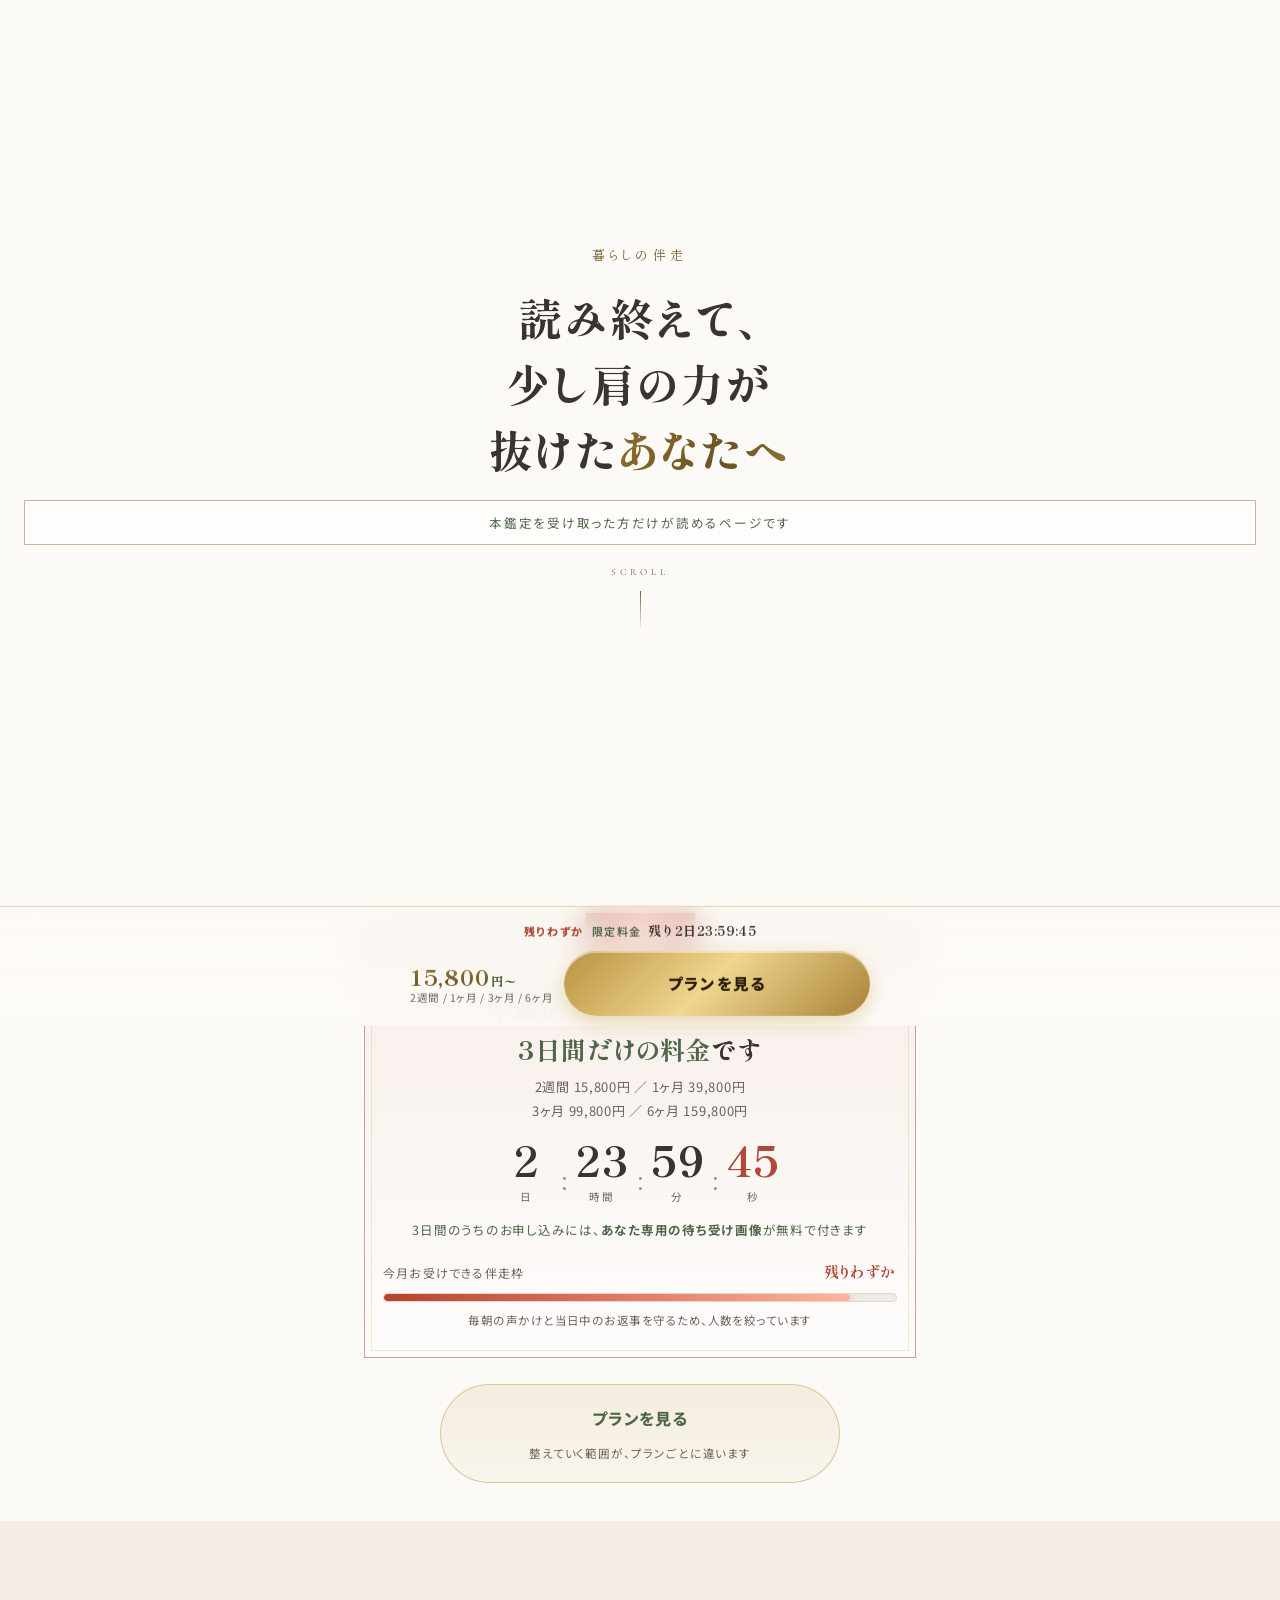
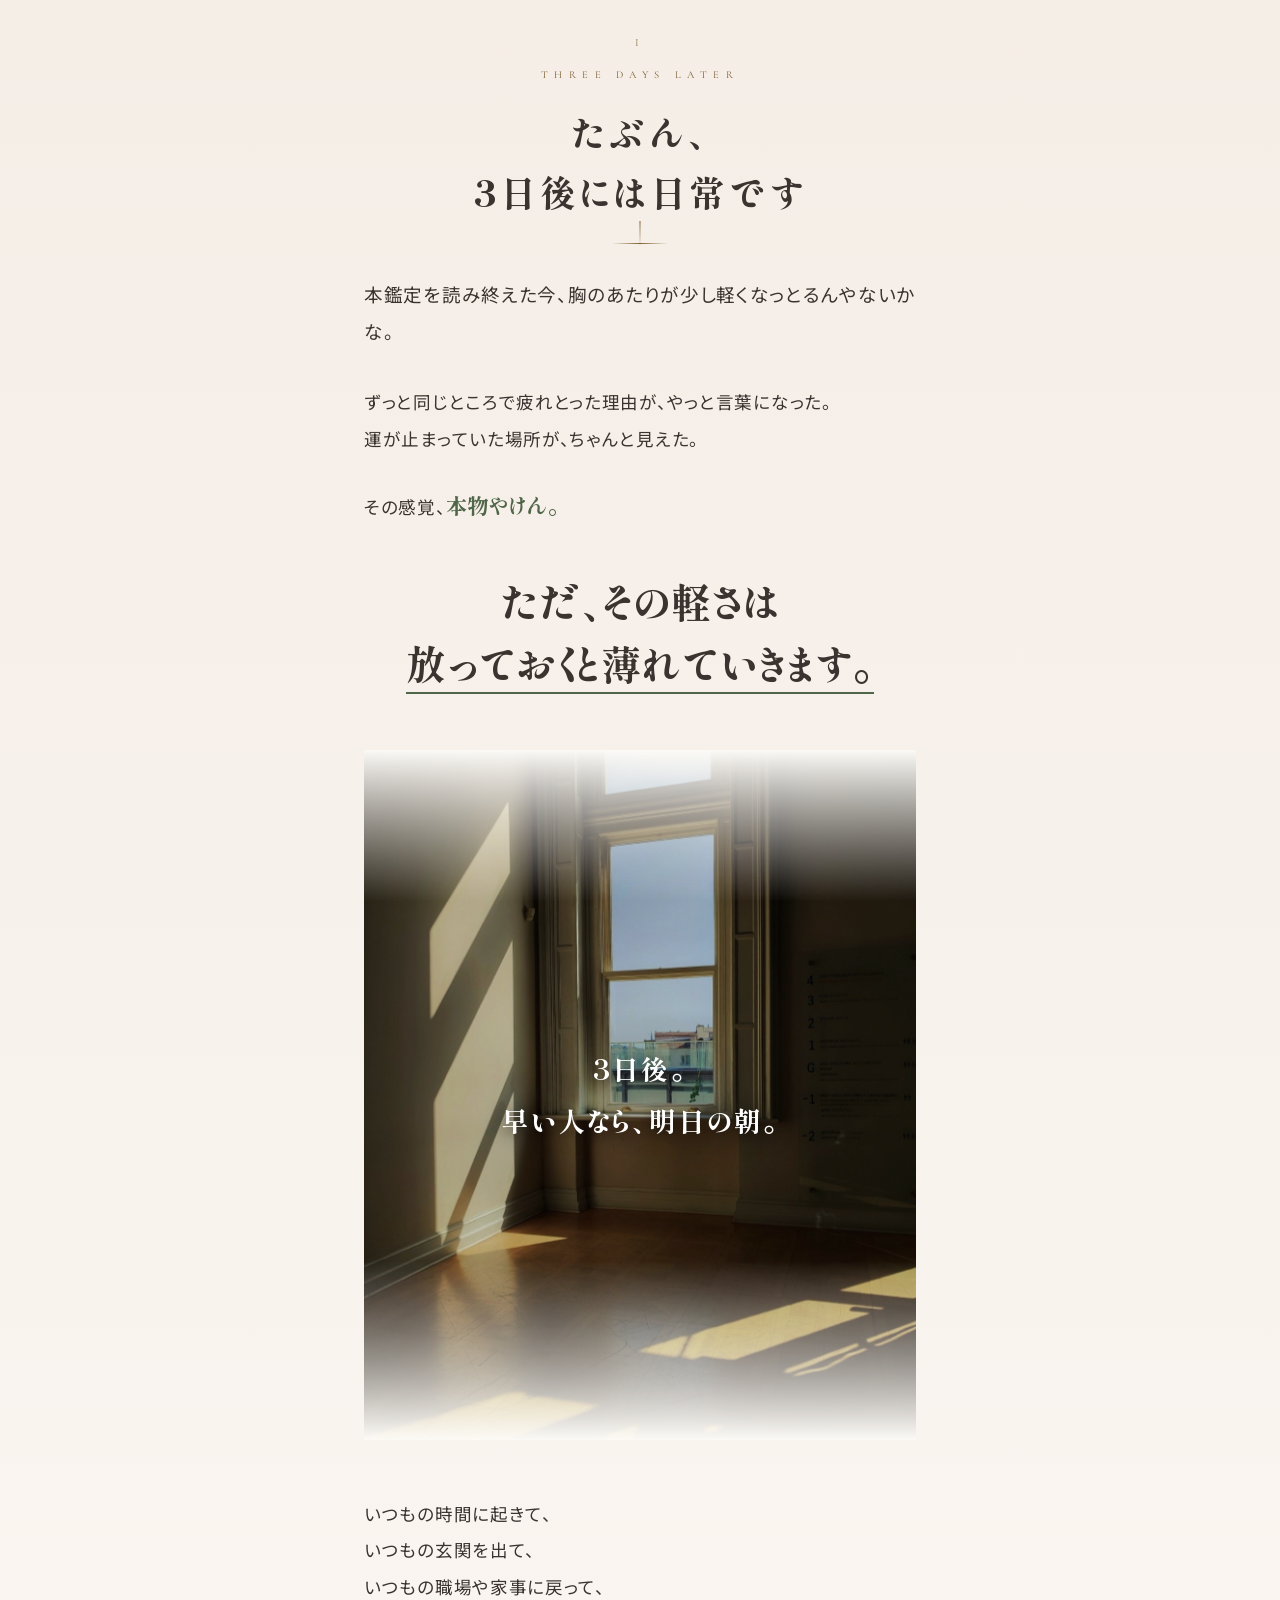
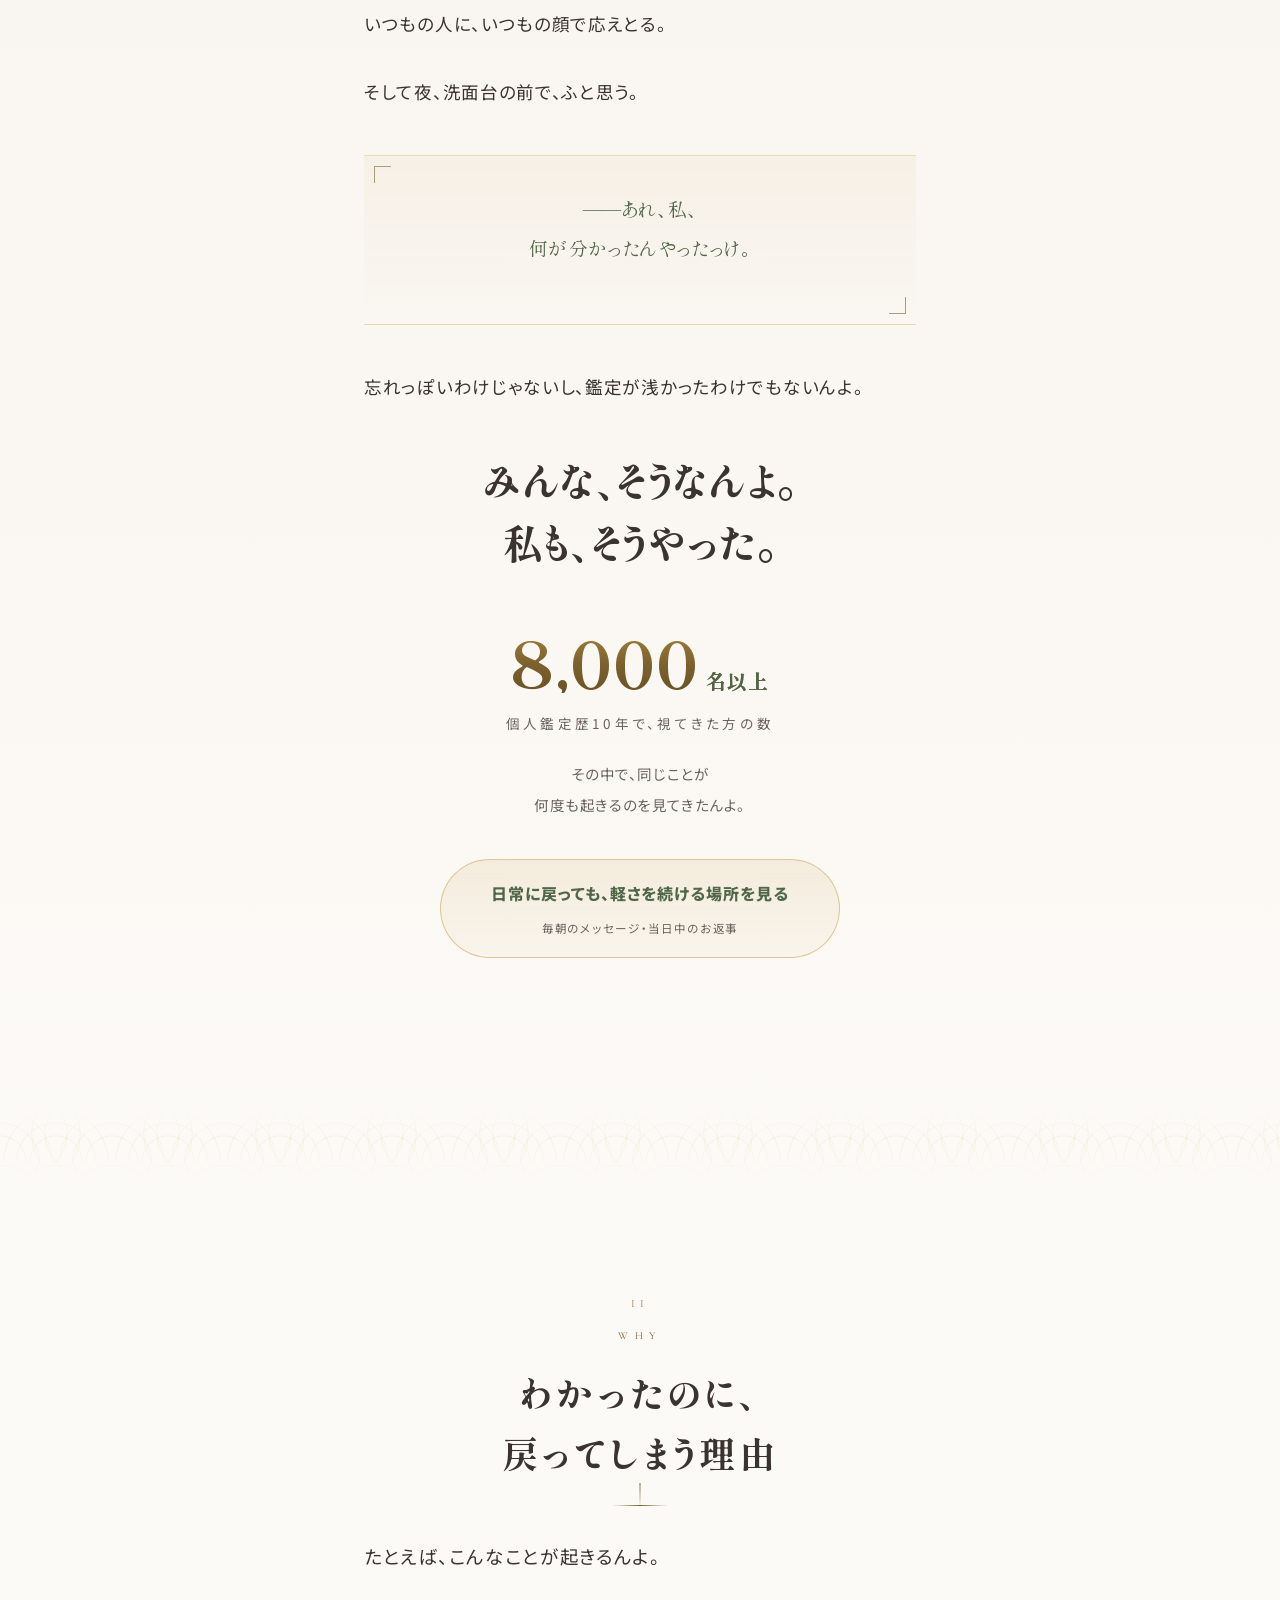
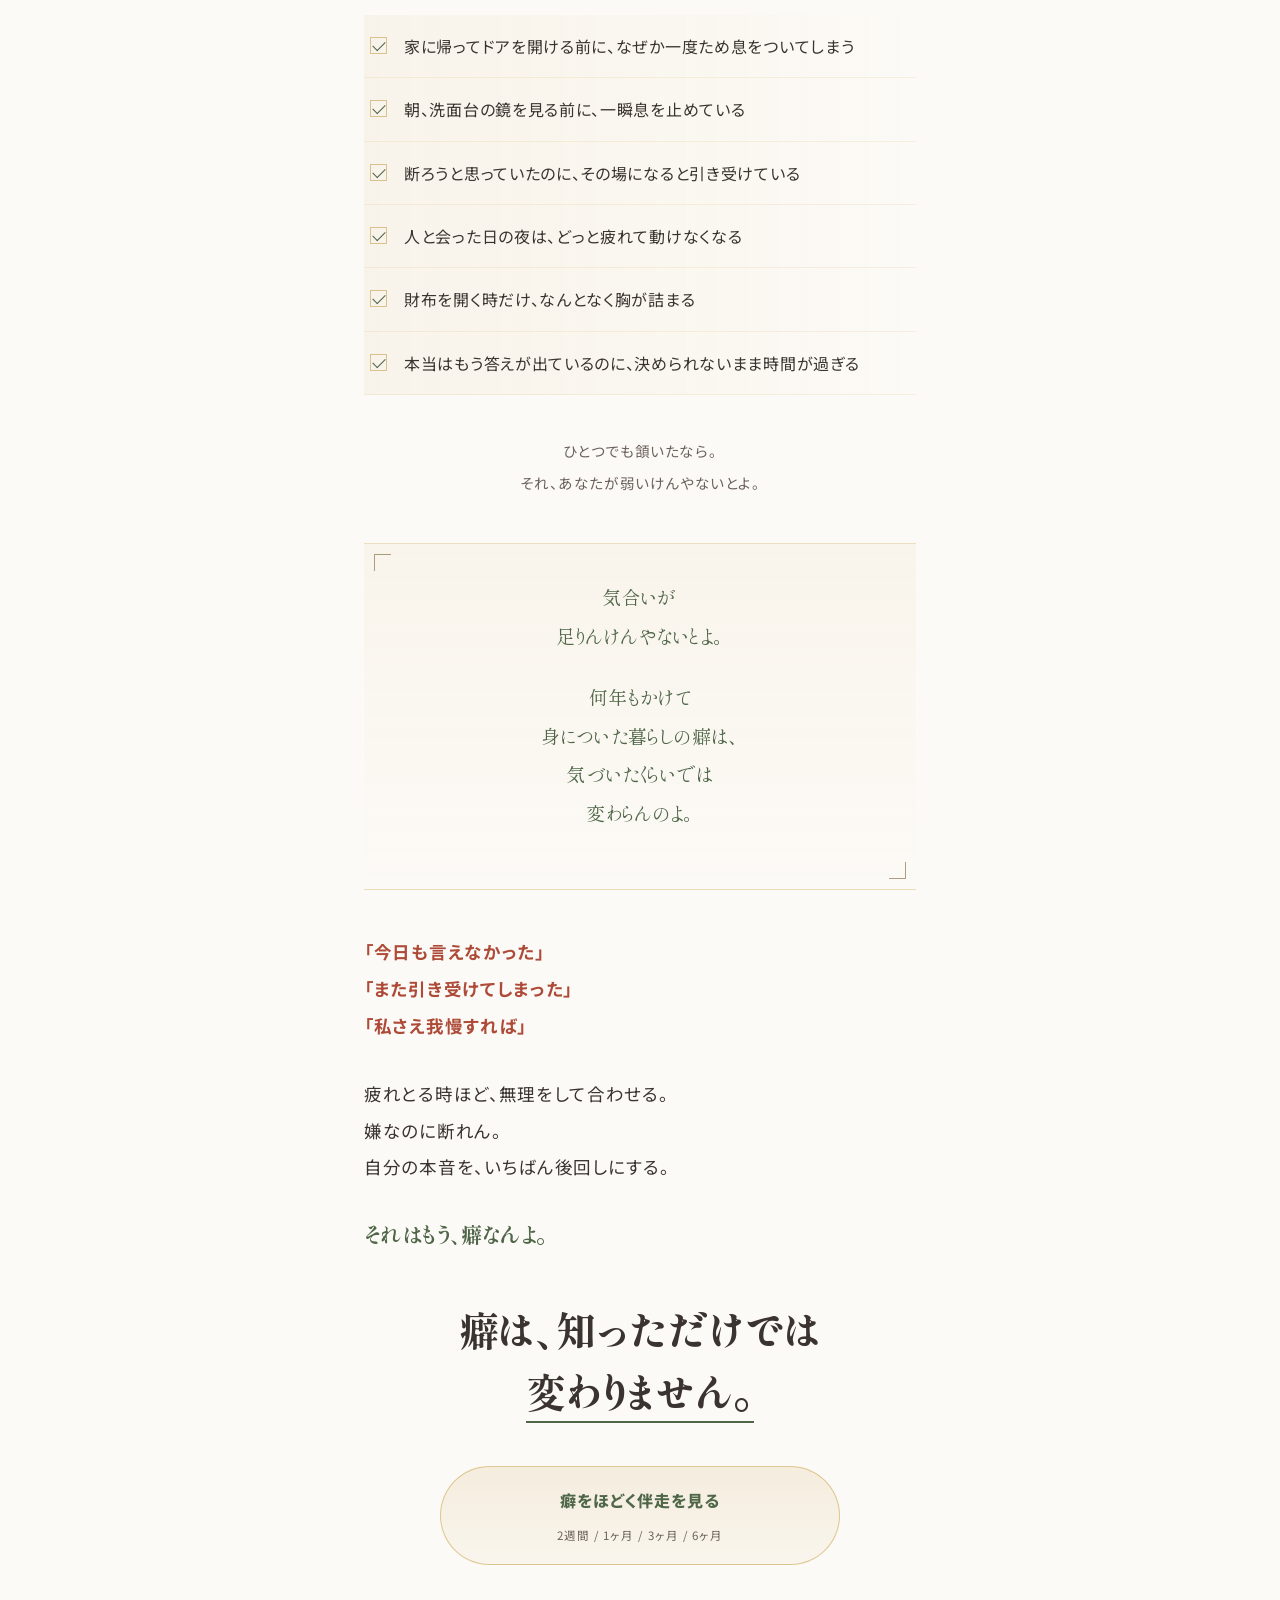
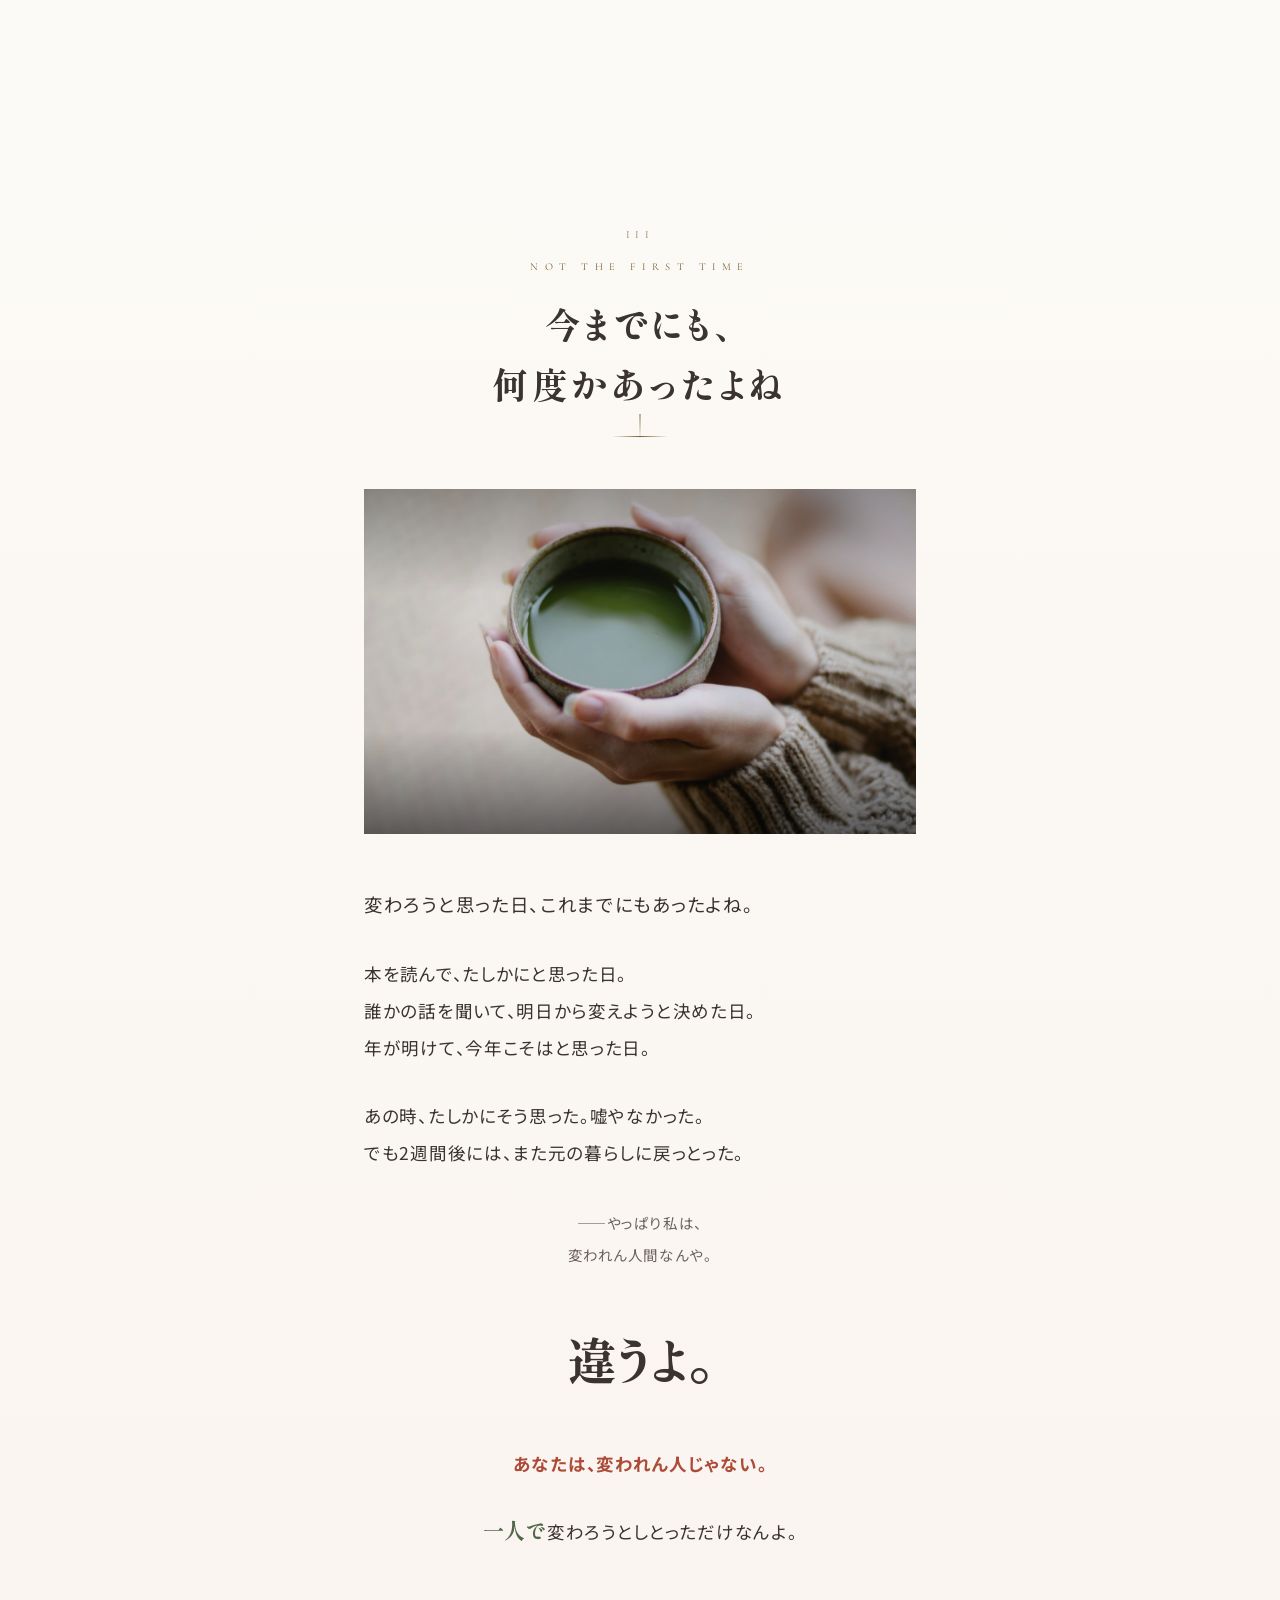
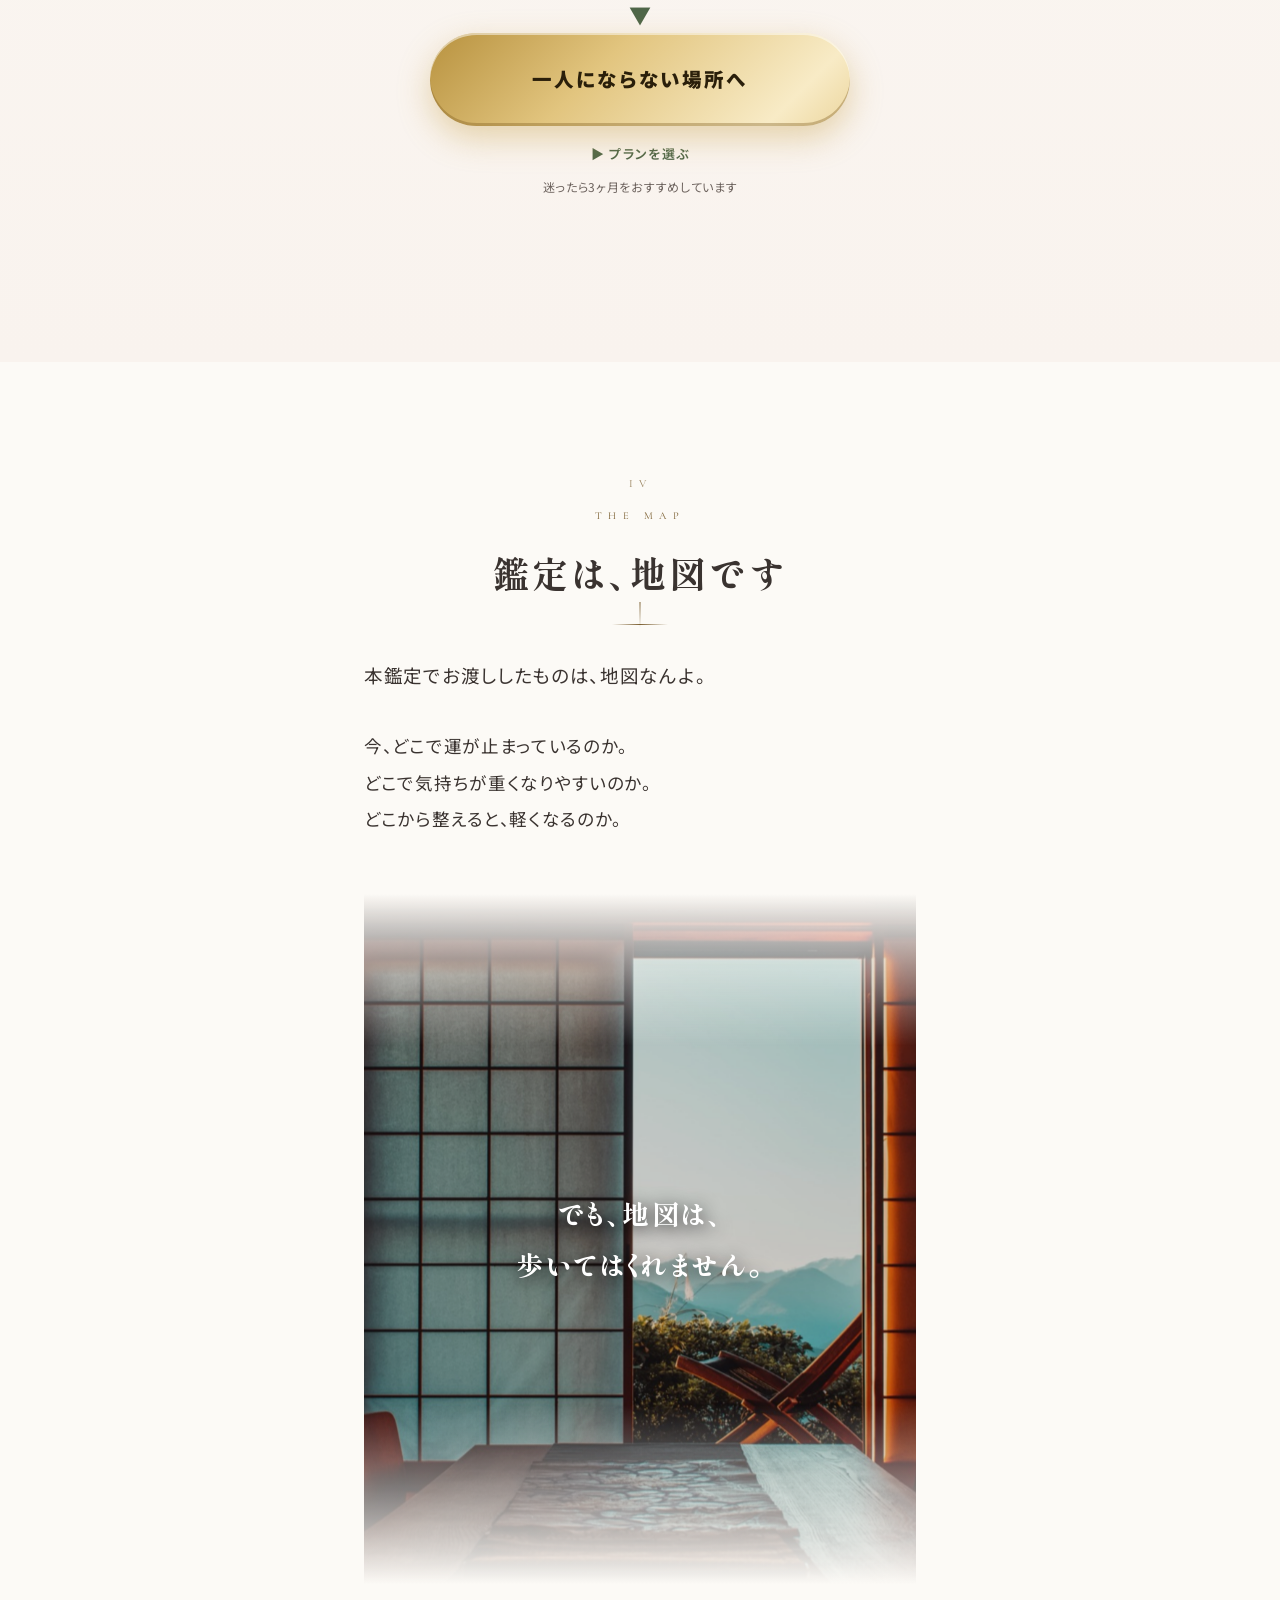
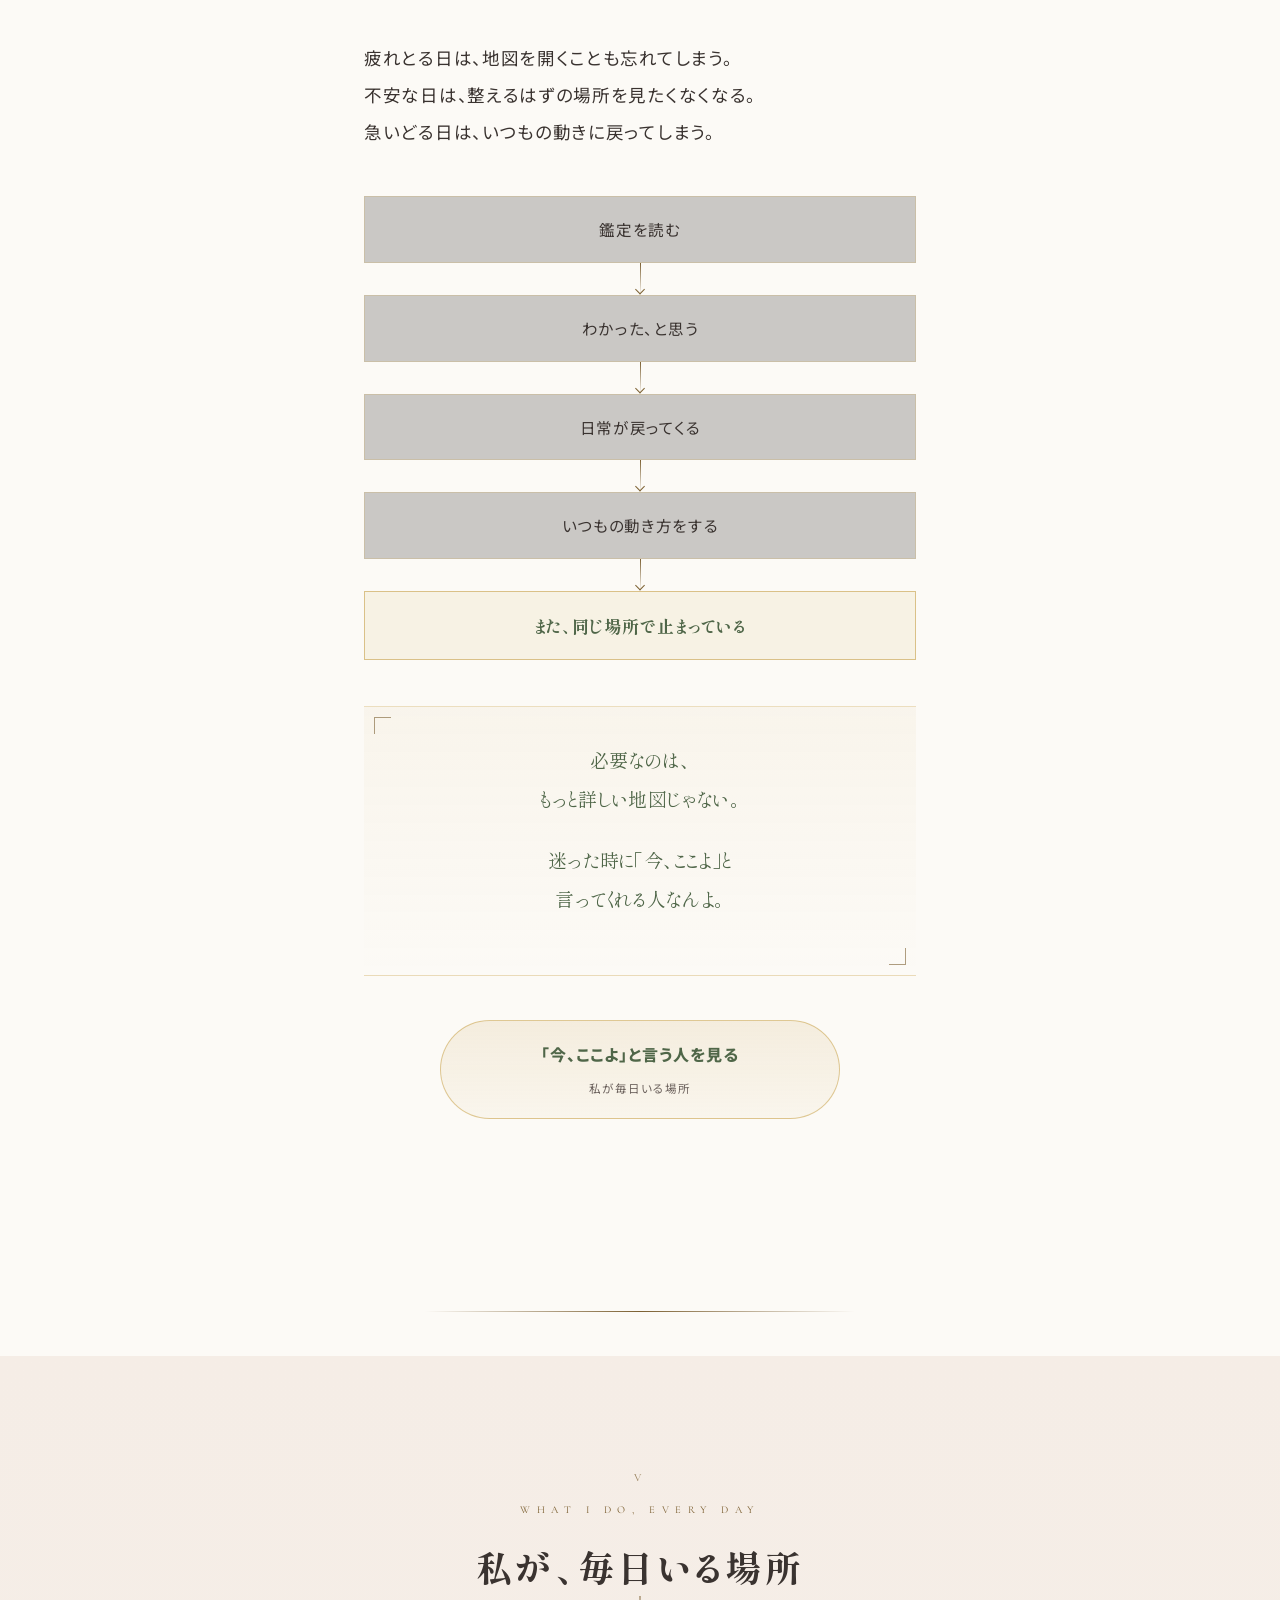
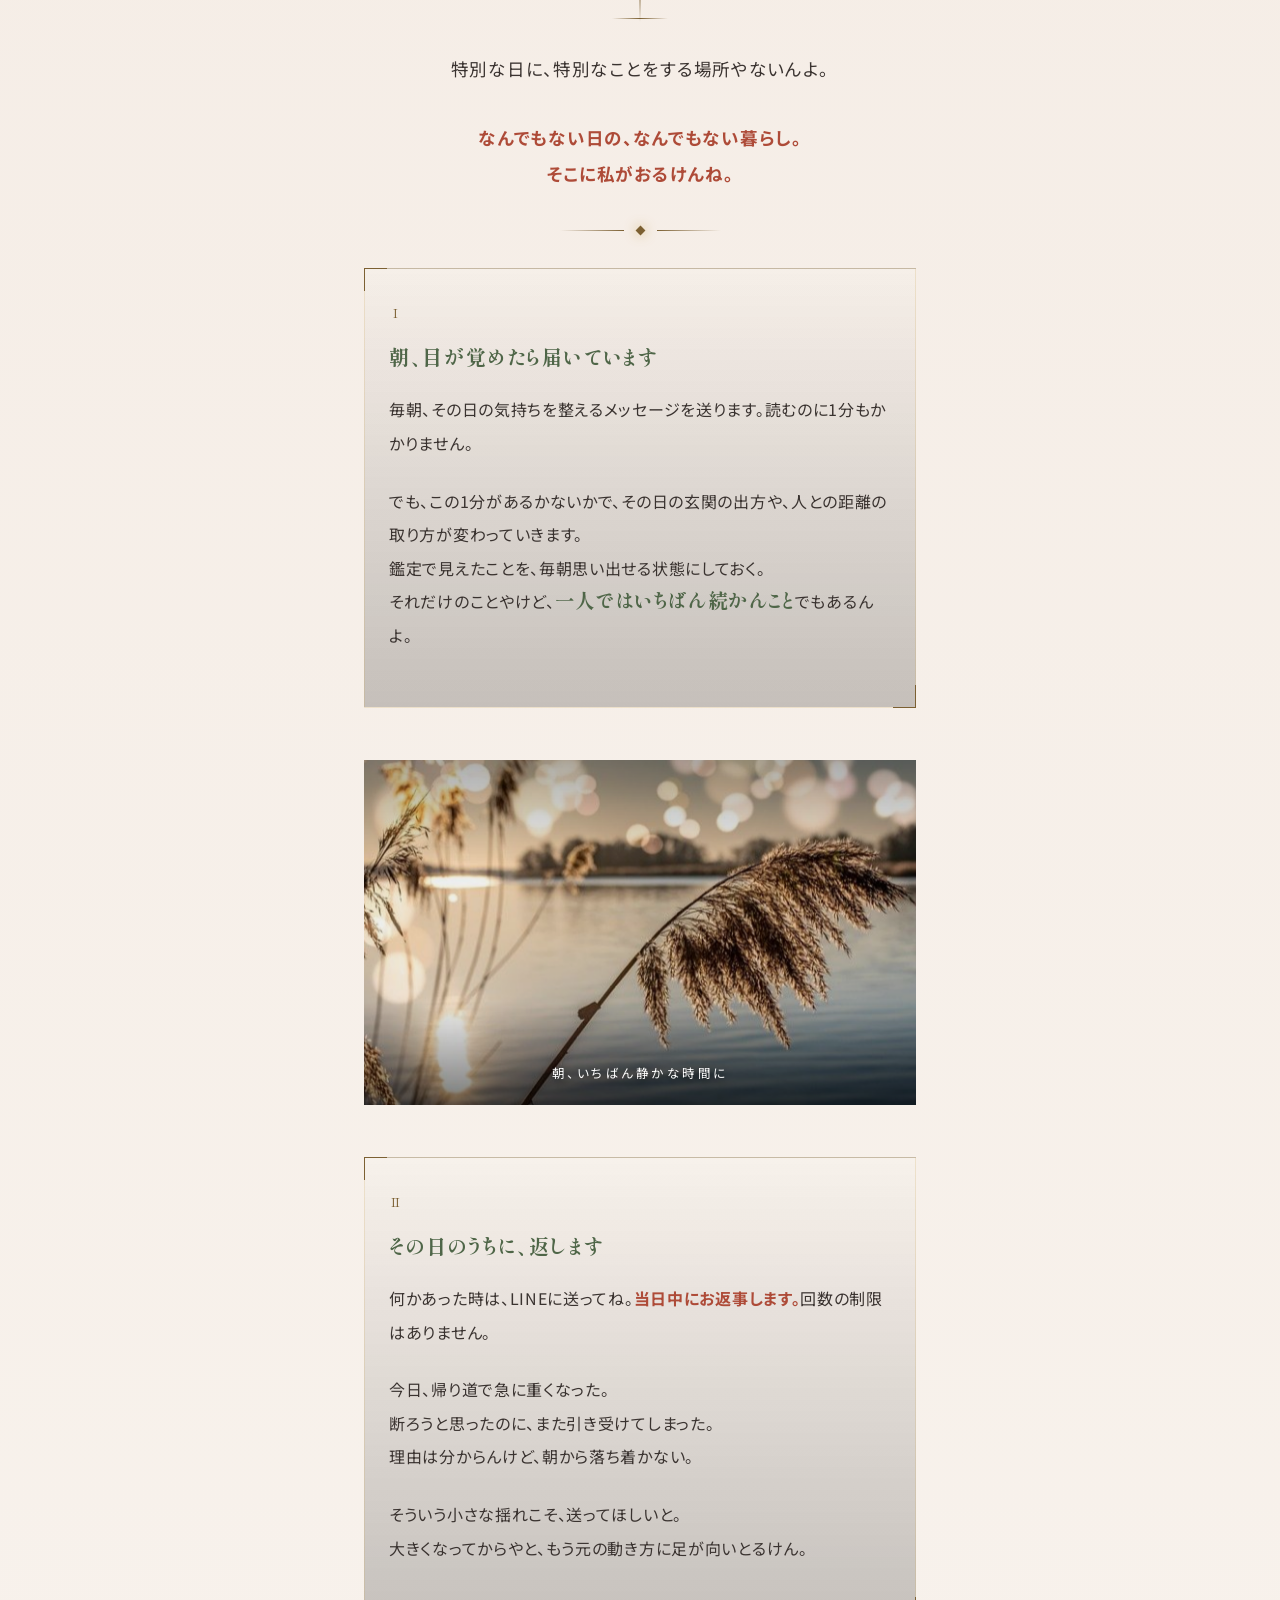
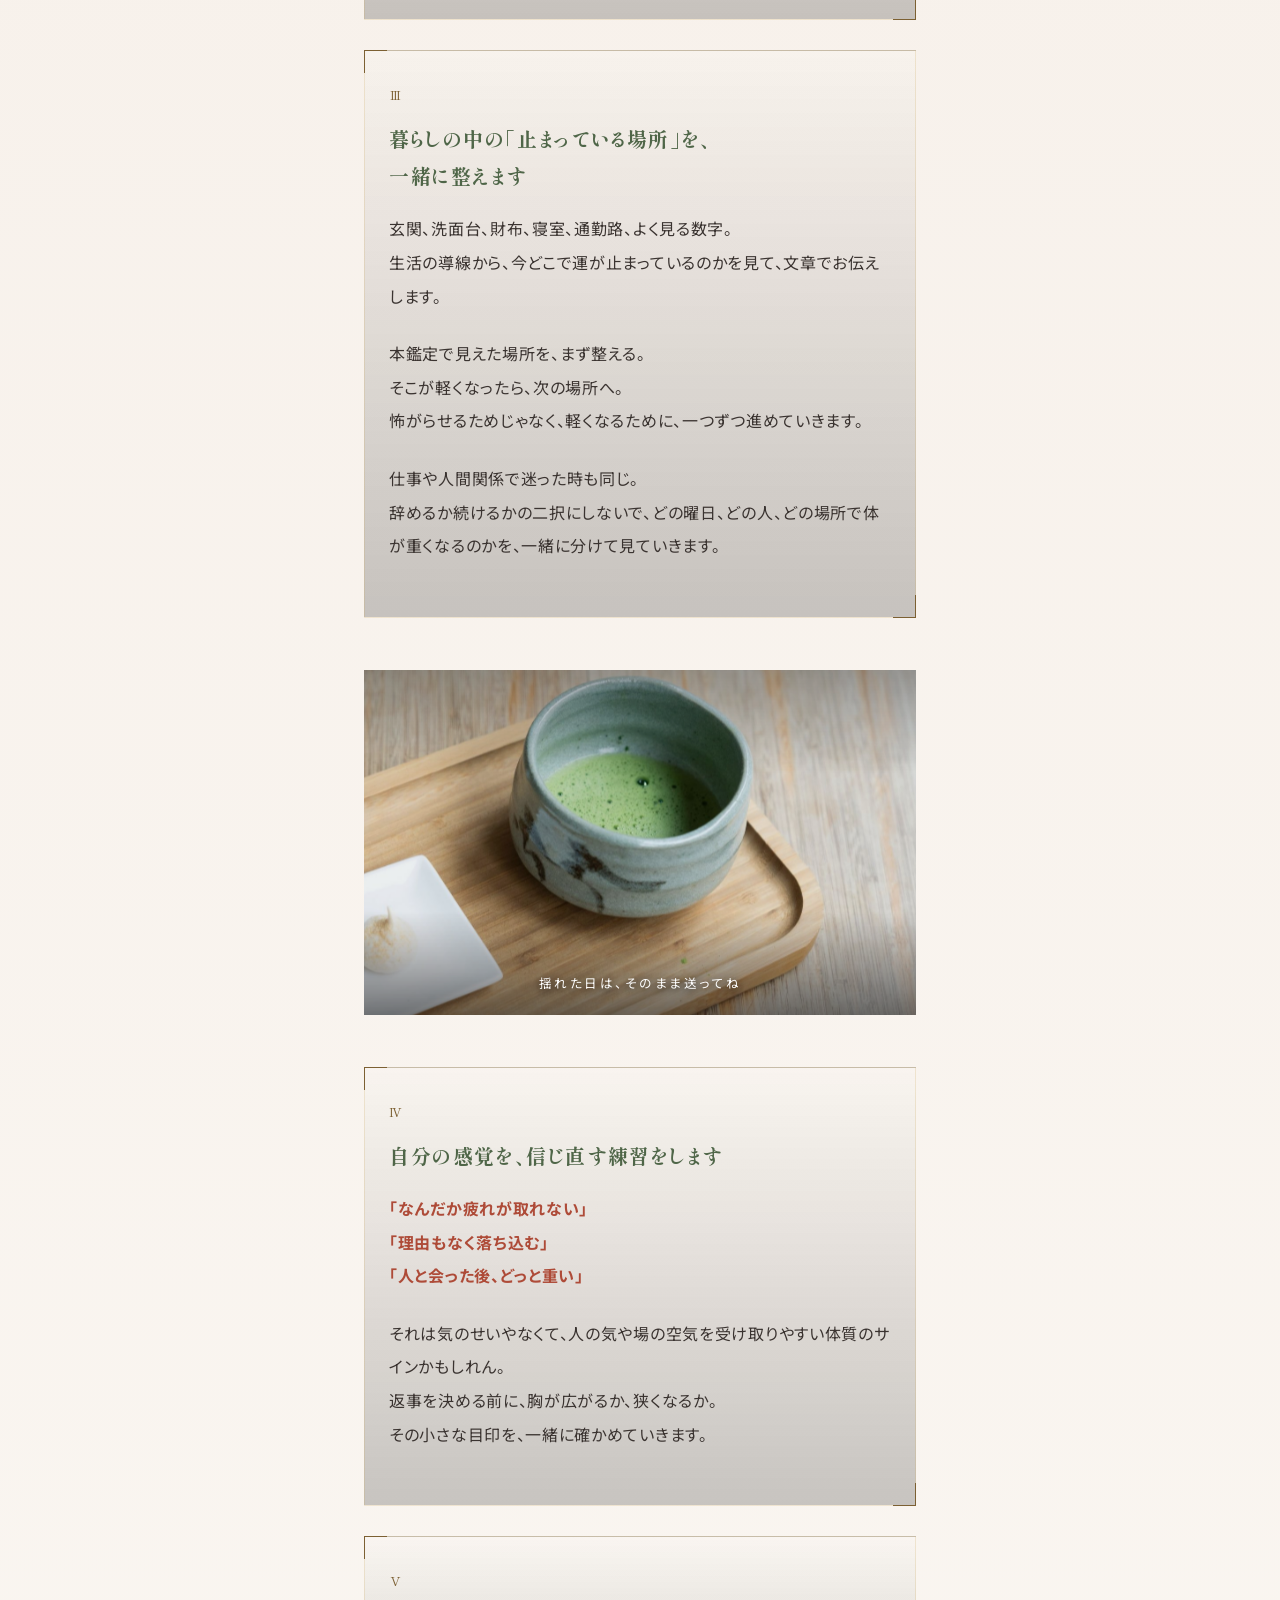
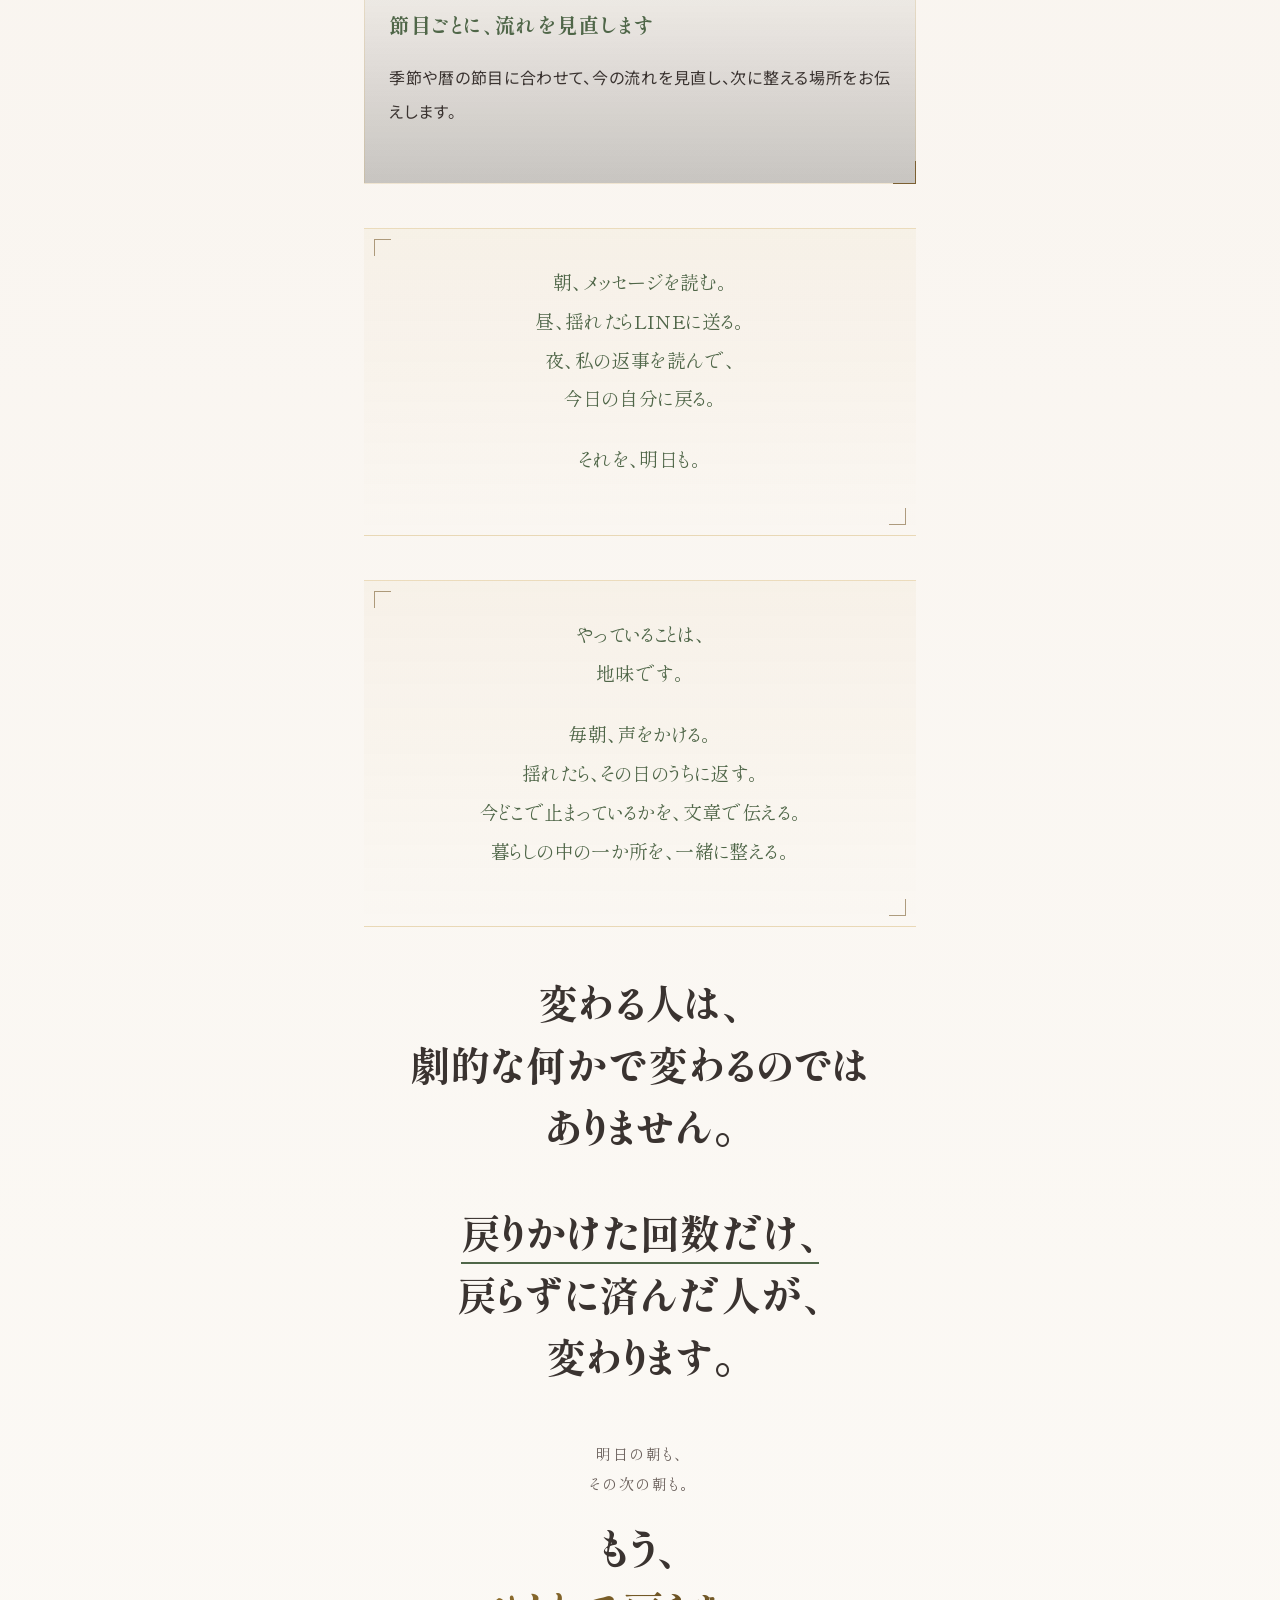
==== commit 932ff42c: "サポートLPに感想スクショ5枚を挿入" ====
--- a/bansou/index.html
+++ b/bansou/index.html
@@ -324,11 +324,16 @@
     <h2 class="lines"><span class="ln">続けた方たちのこと</span></h2>
     <div class="gline"></div>
 
-    <!-- 感想スクショ到着後にここへ戻す: <div class="rv"><p class="tc">届いたLINEを、そのまま載せています。</p></div> -->
-
-    <!-- 感想スクショ：画像到着後に追加 -->
+    <div class="rv"><p class="tc">届いたLINEを、そのまま載せとるよ。</p></div>
+
+    <figure class="shot rv"><img src="../img/voices/b_01.png" alt="受け取った人の感想" loading="lazy" decoding="async"></figure>
+    <figure class="shot rv"><img src="../img/voices/b_02.png" alt="受け取った人の感想" loading="lazy" decoding="async"></figure>
+    <figure class="shot rv"><img src="../img/voices/b_03.png" alt="受け取った人の感想" loading="lazy" decoding="async"></figure>
 
     <a class="minicta rv" href="#plan">一人で戻らない場所を見る<span class="s">プランと料金</span></a>
+
+    <figure class="shot rv"><img src="../img/voices/b_04.png" alt="受け取った人の感想" loading="lazy" decoding="async"></figure>
+    <figure class="shot rv"><img src="../img/voices/b_05.png" alt="受け取った人の感想" loading="lazy" decoding="async"></figure>
 
     <a class="cta rv" href="#plan">
       <span class="arrow">▼</span>
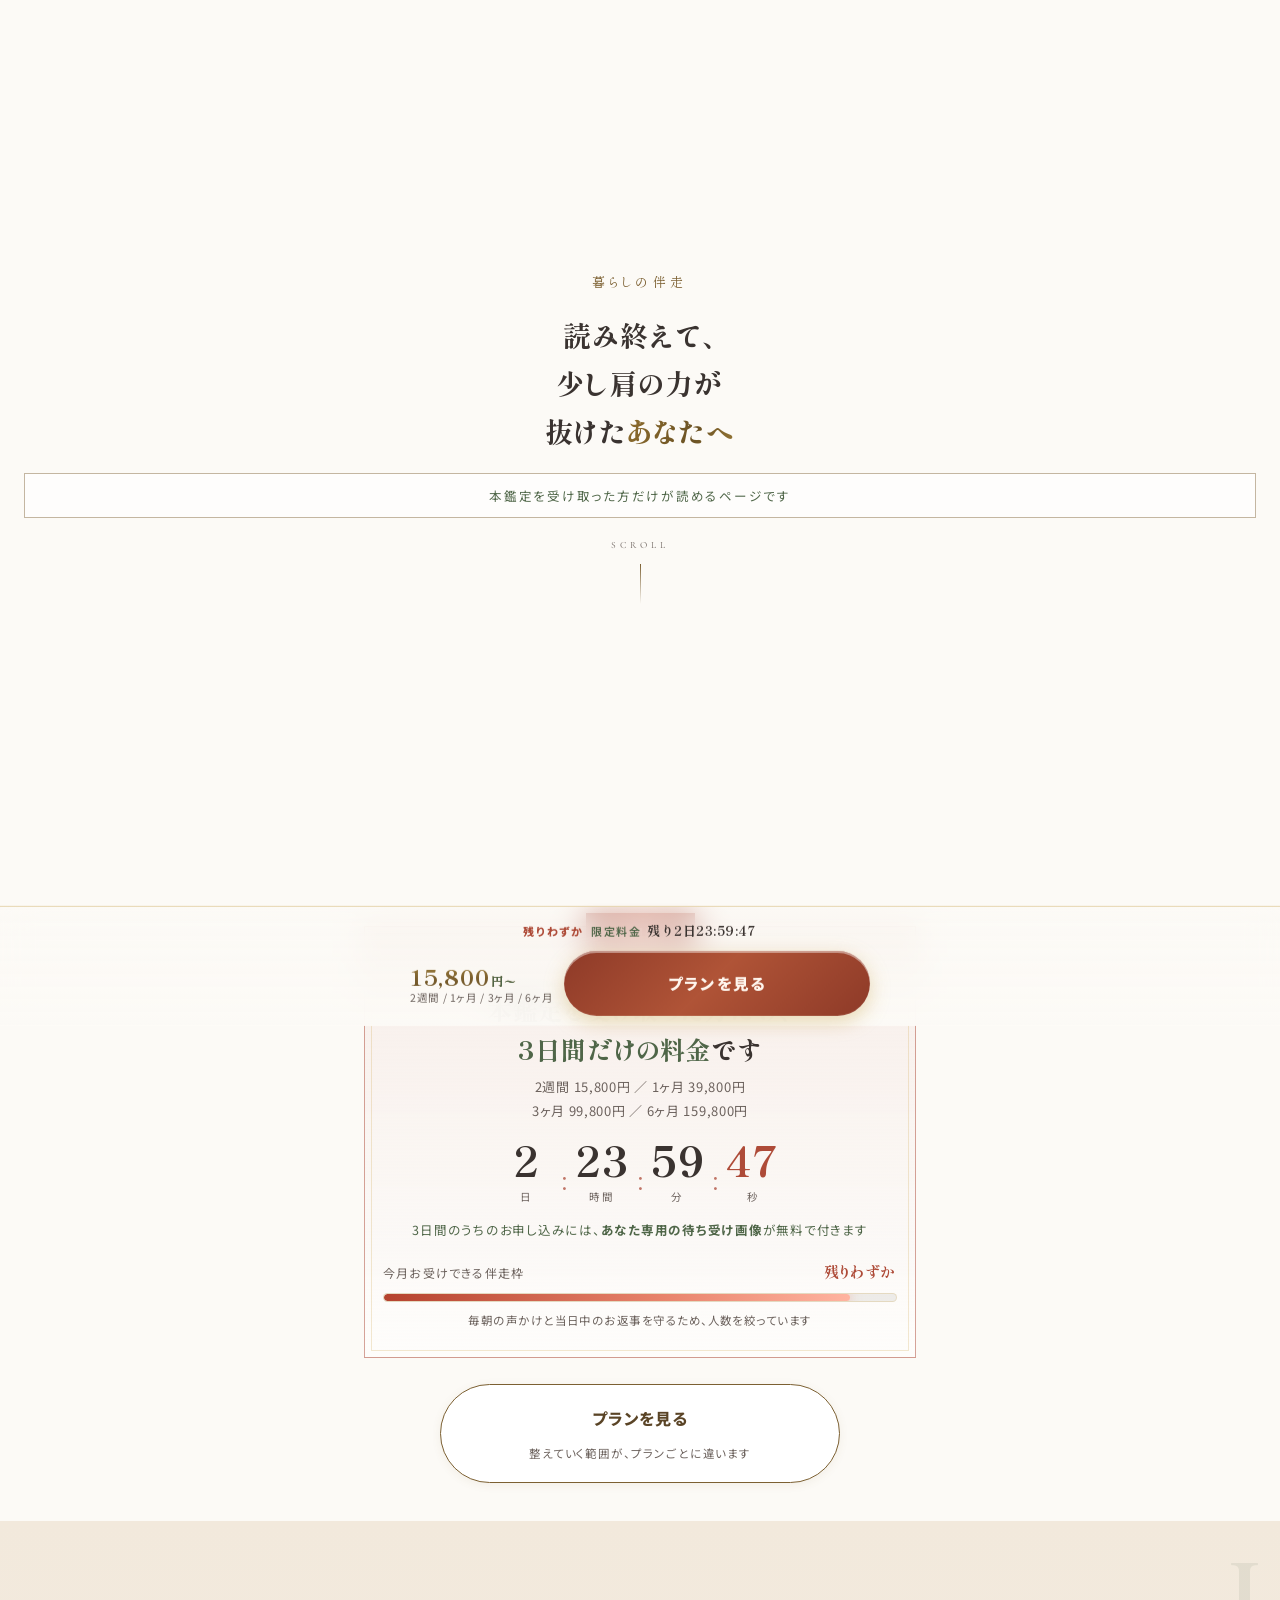
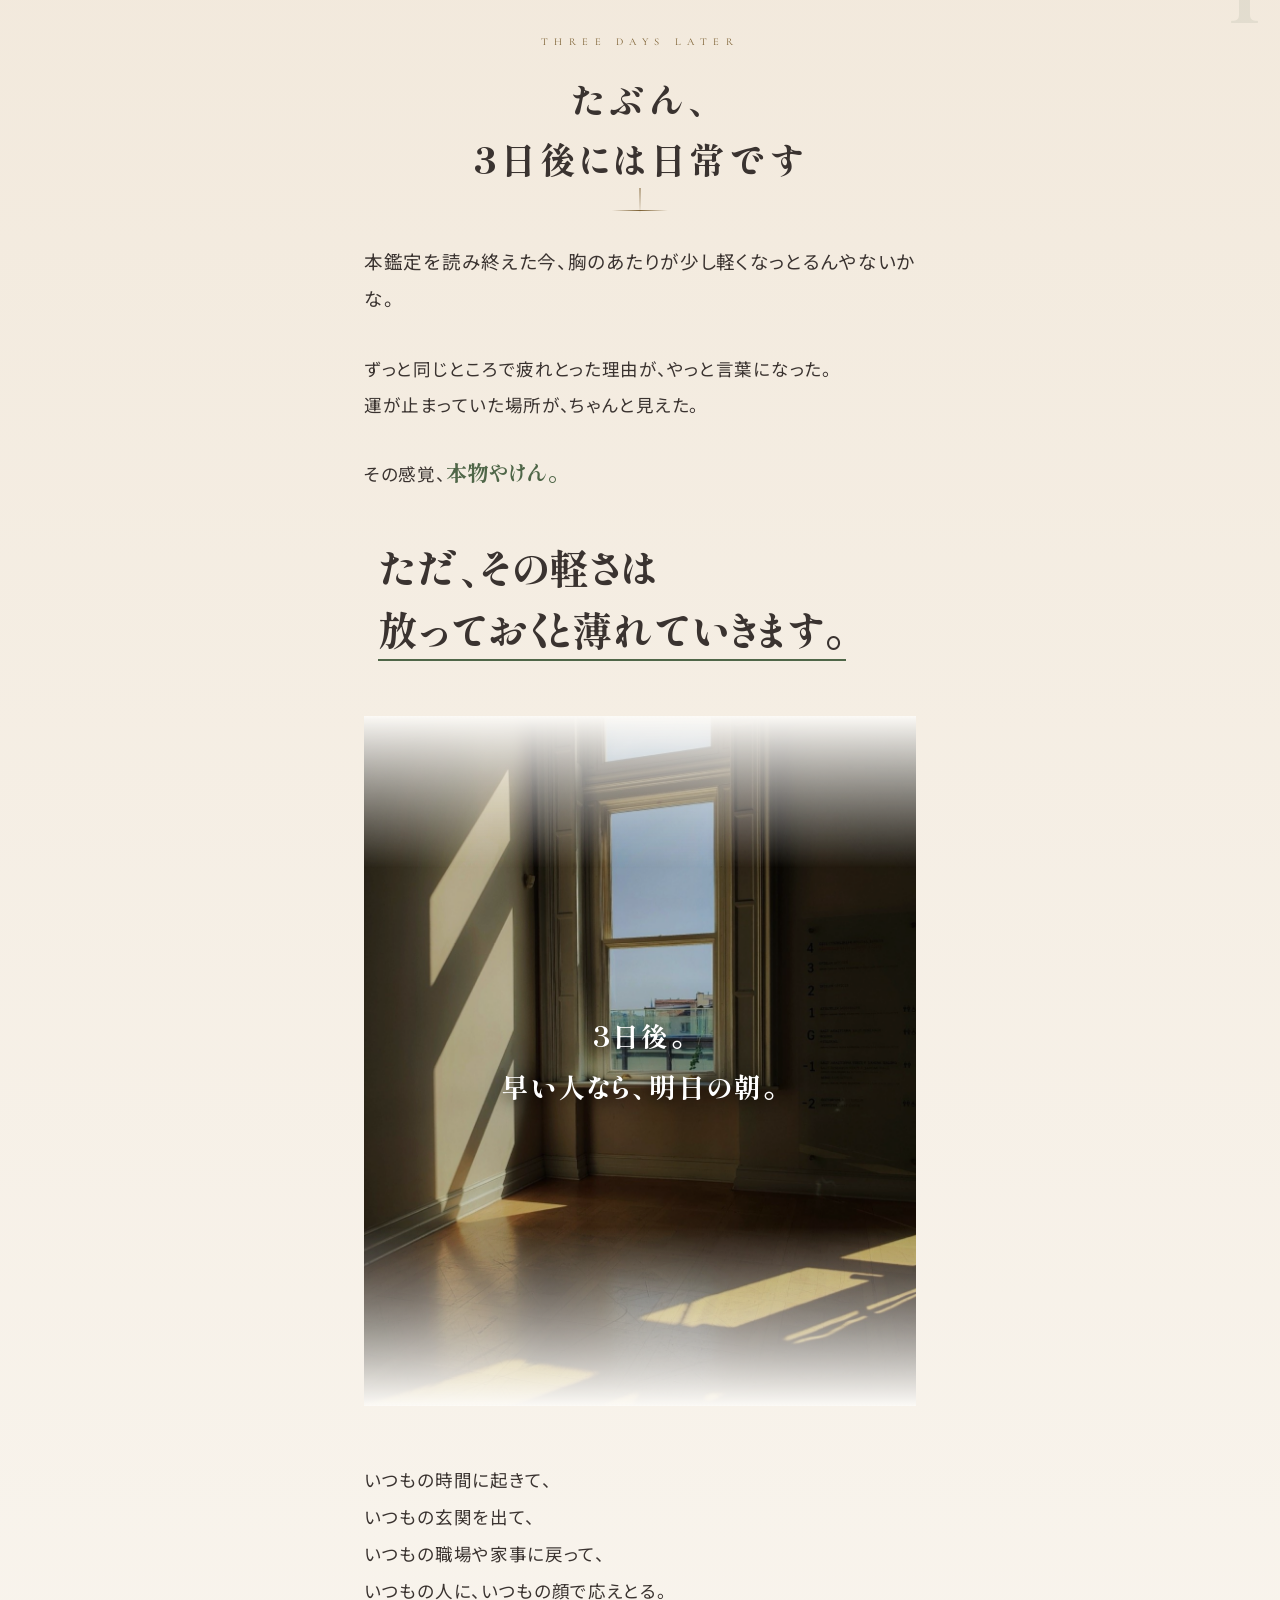
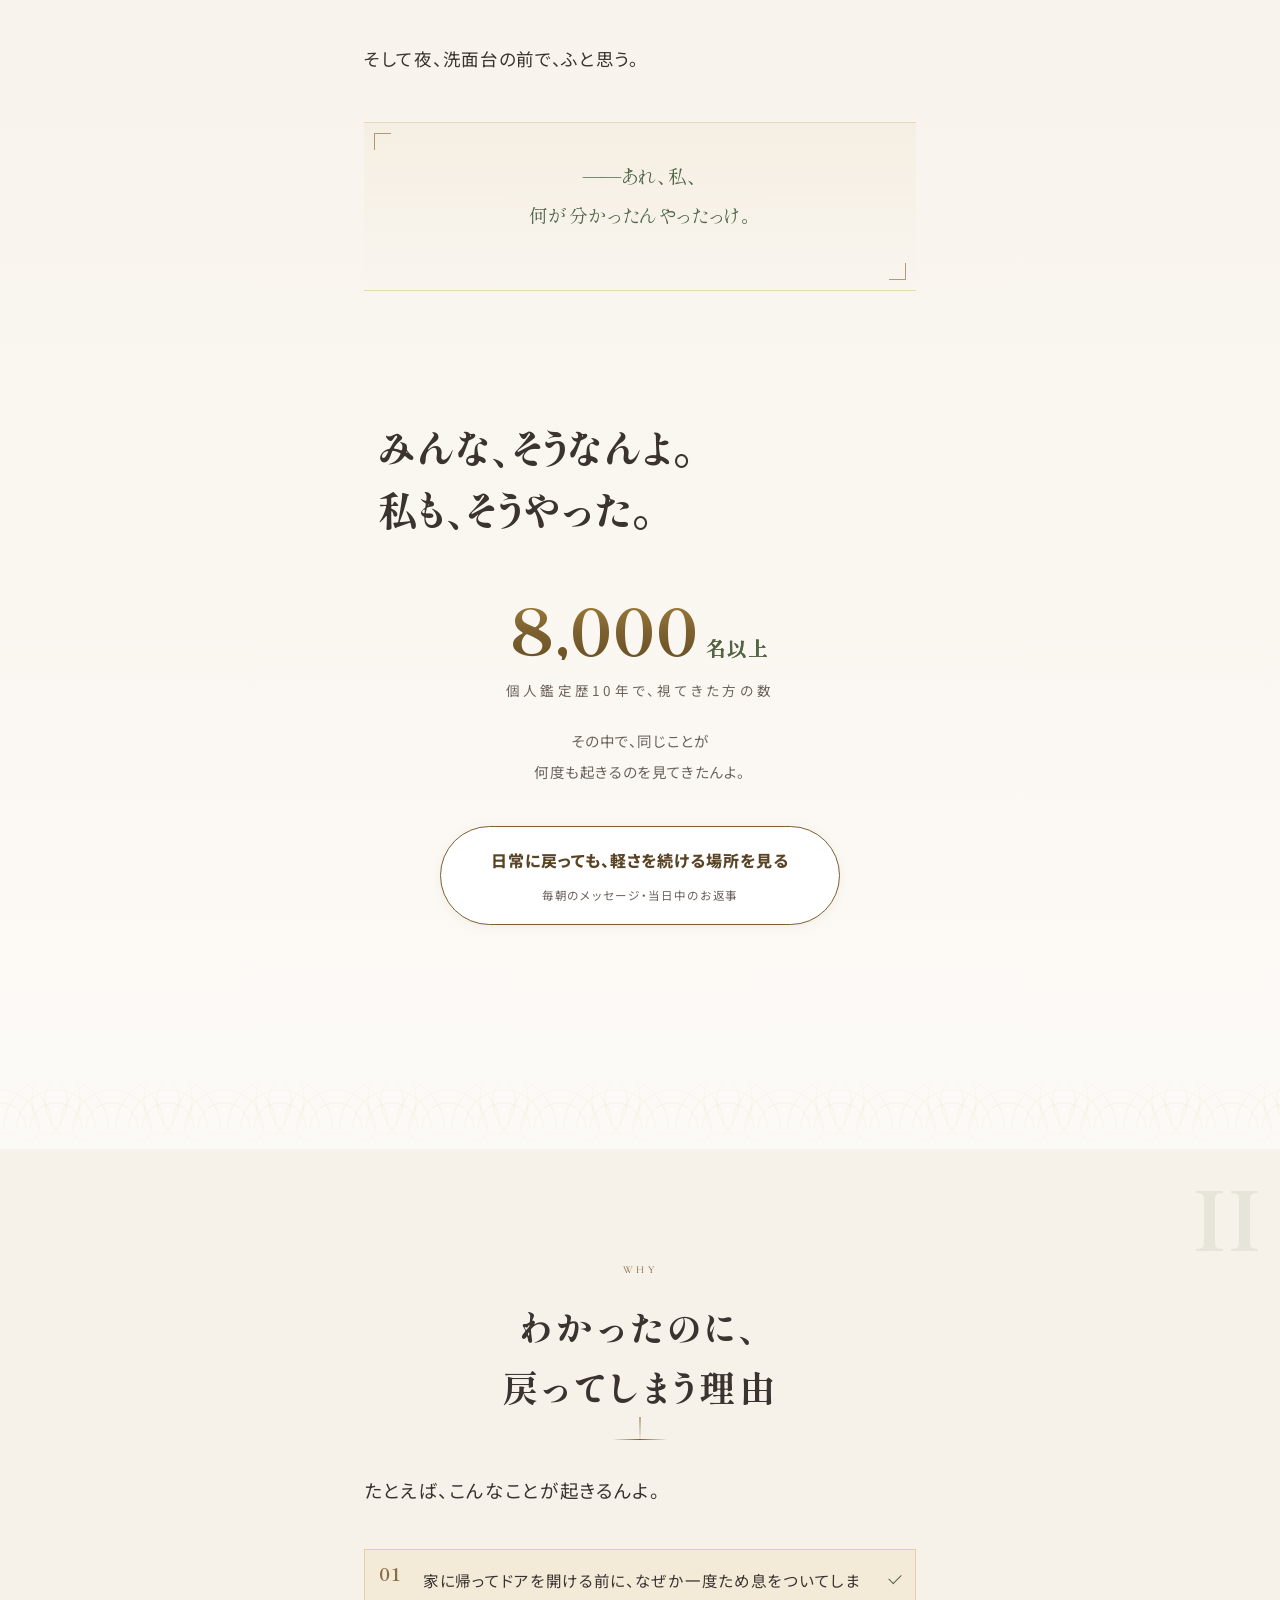
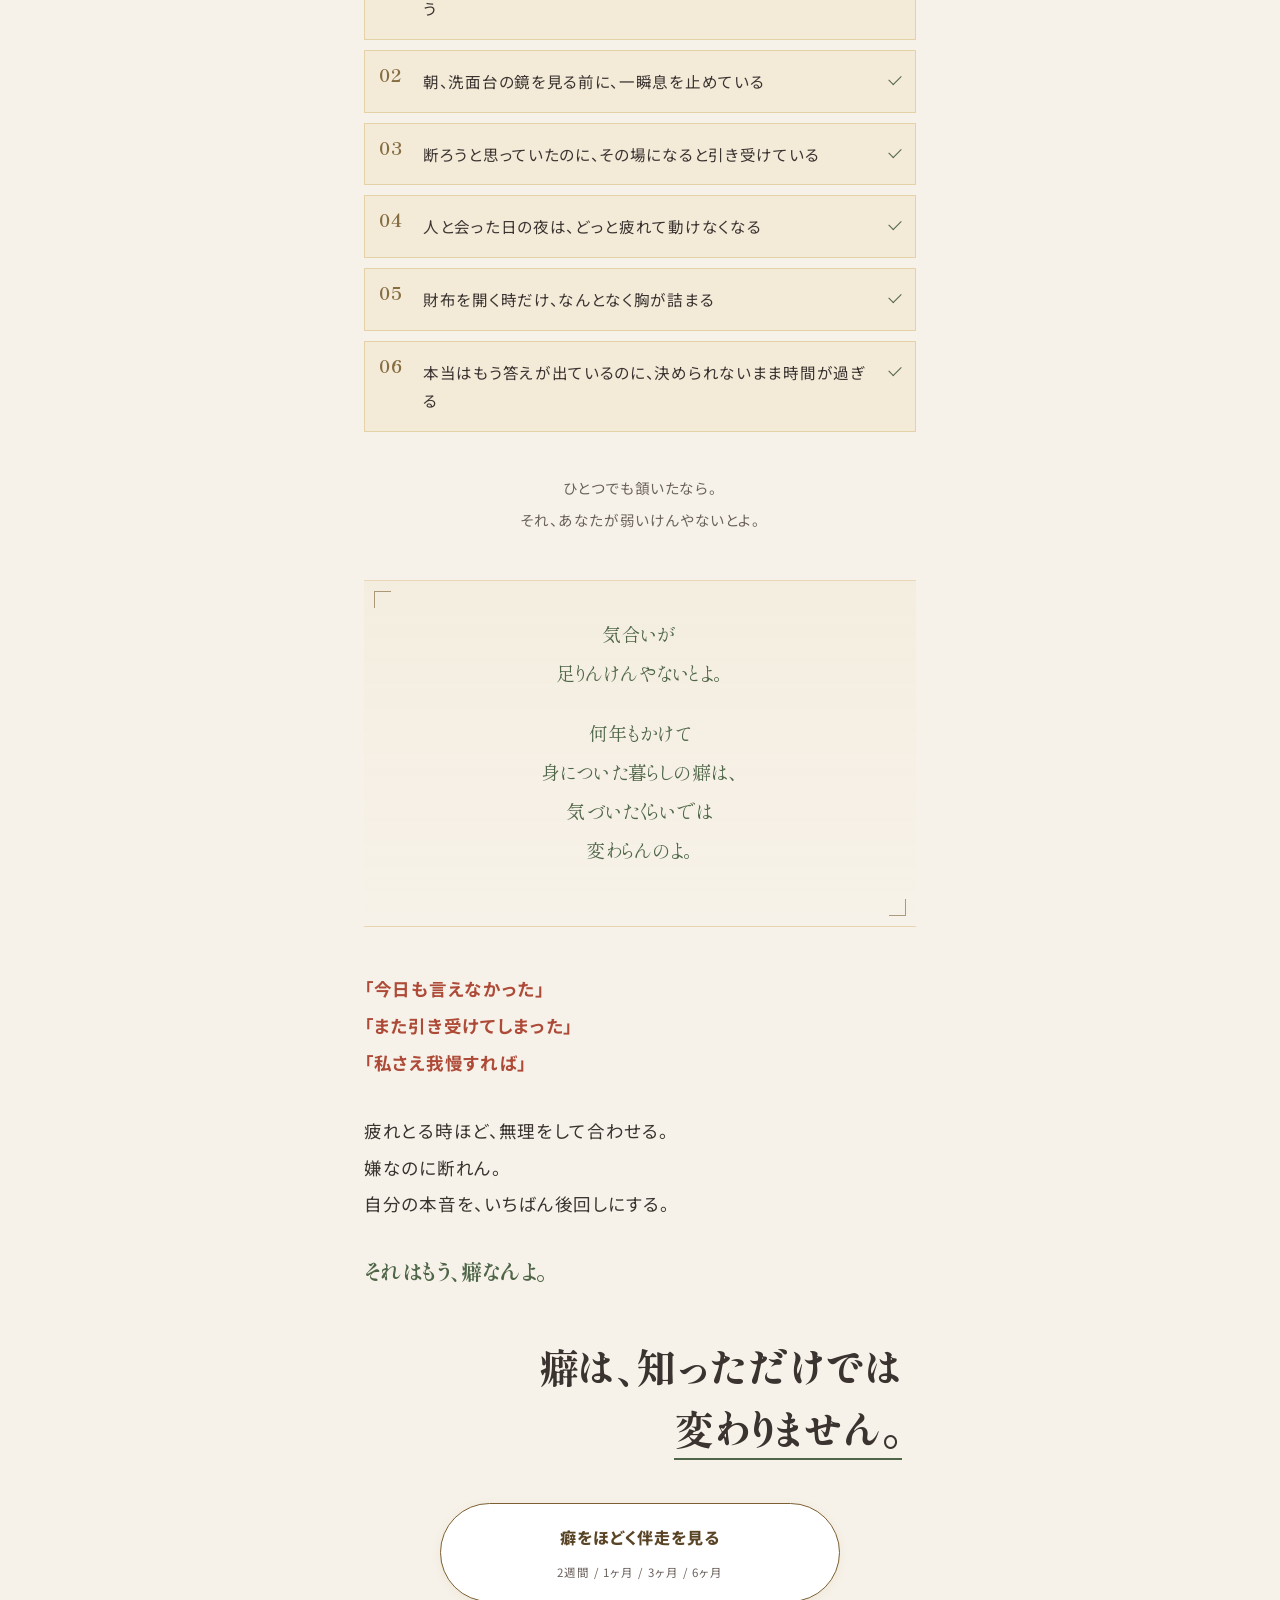
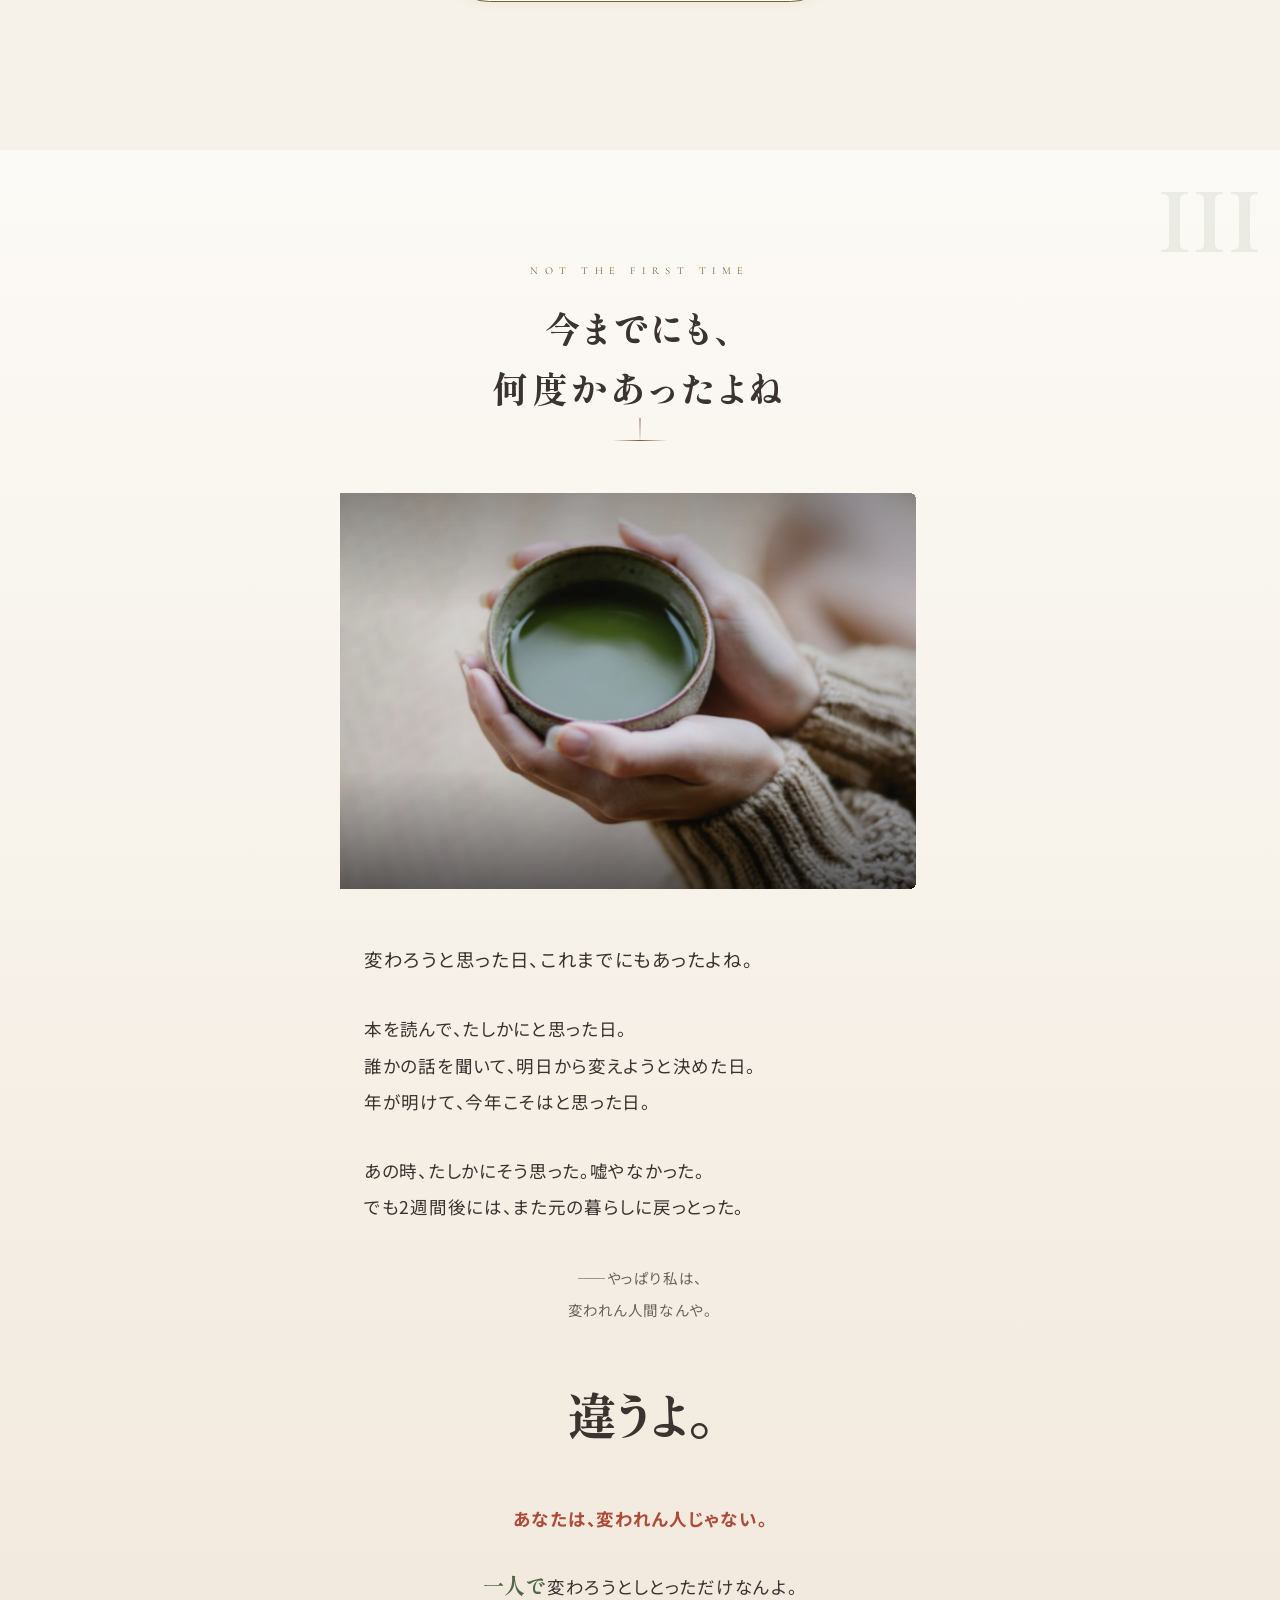
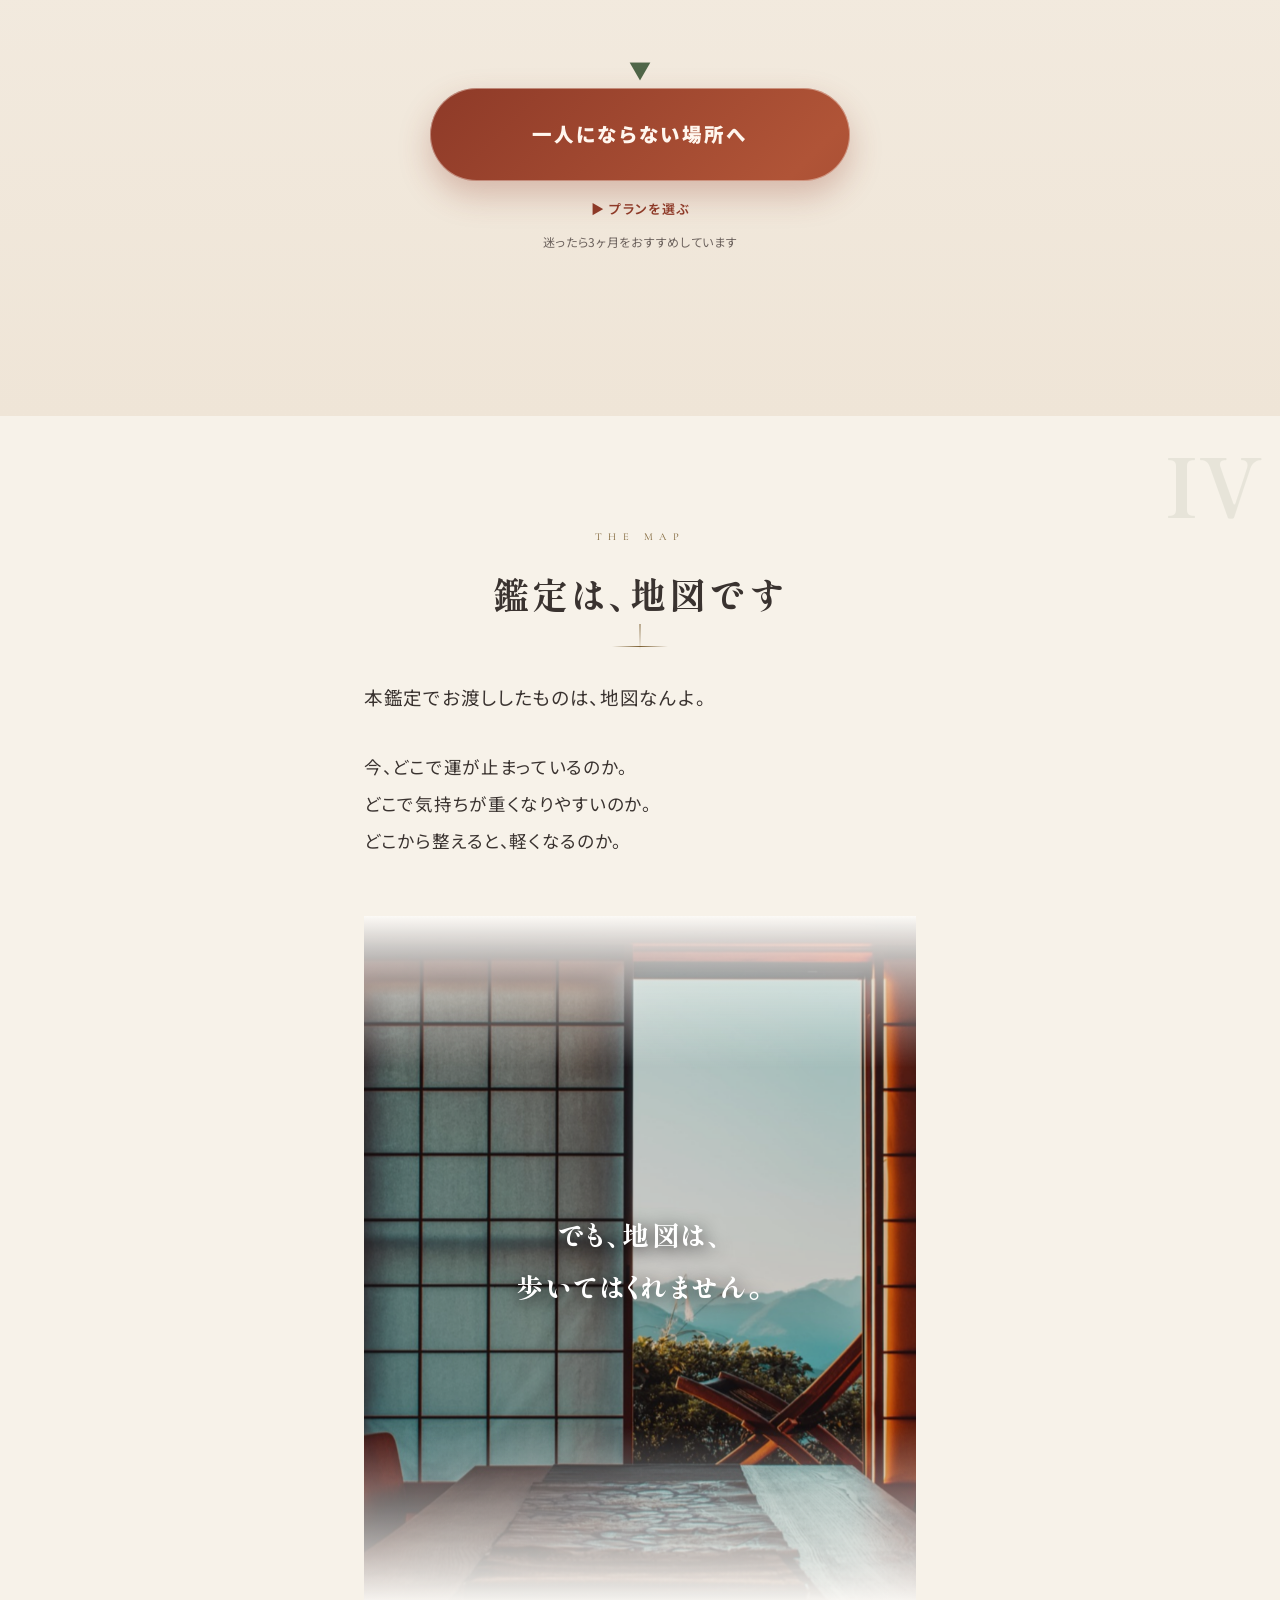
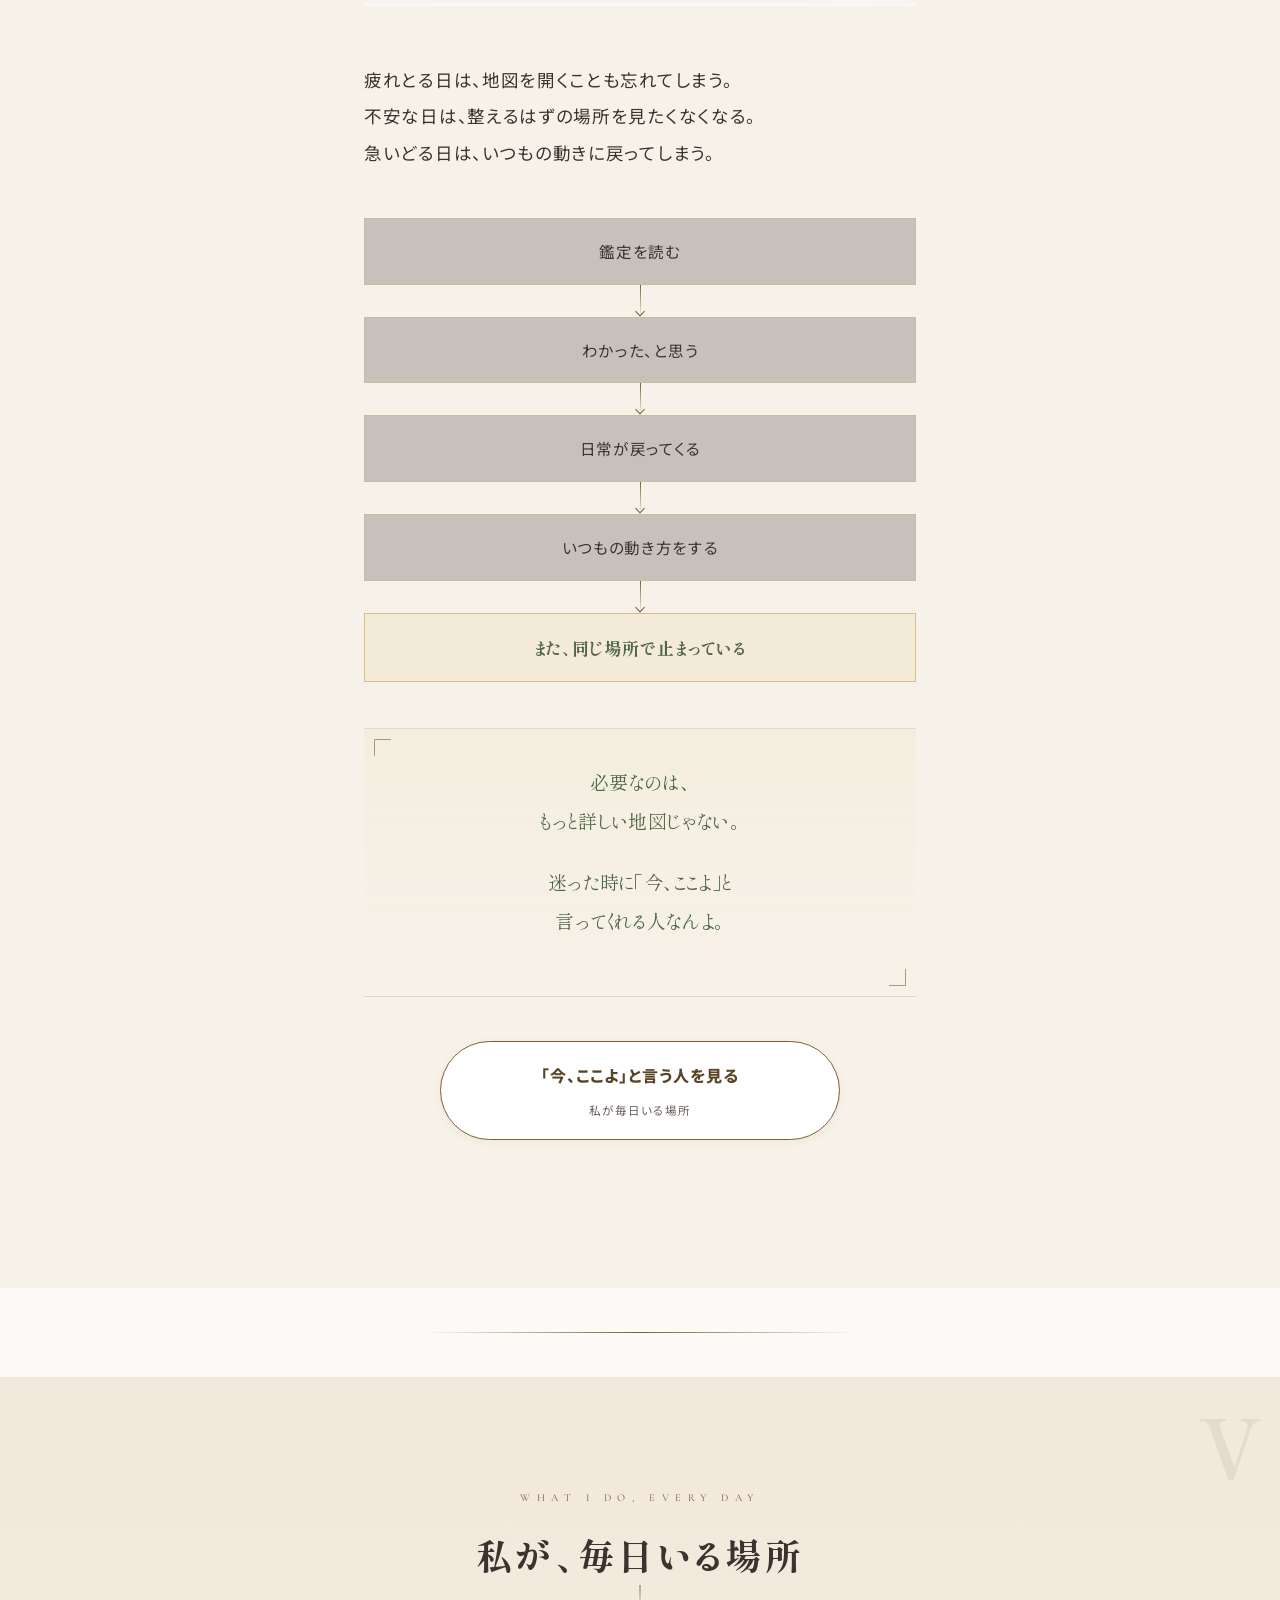
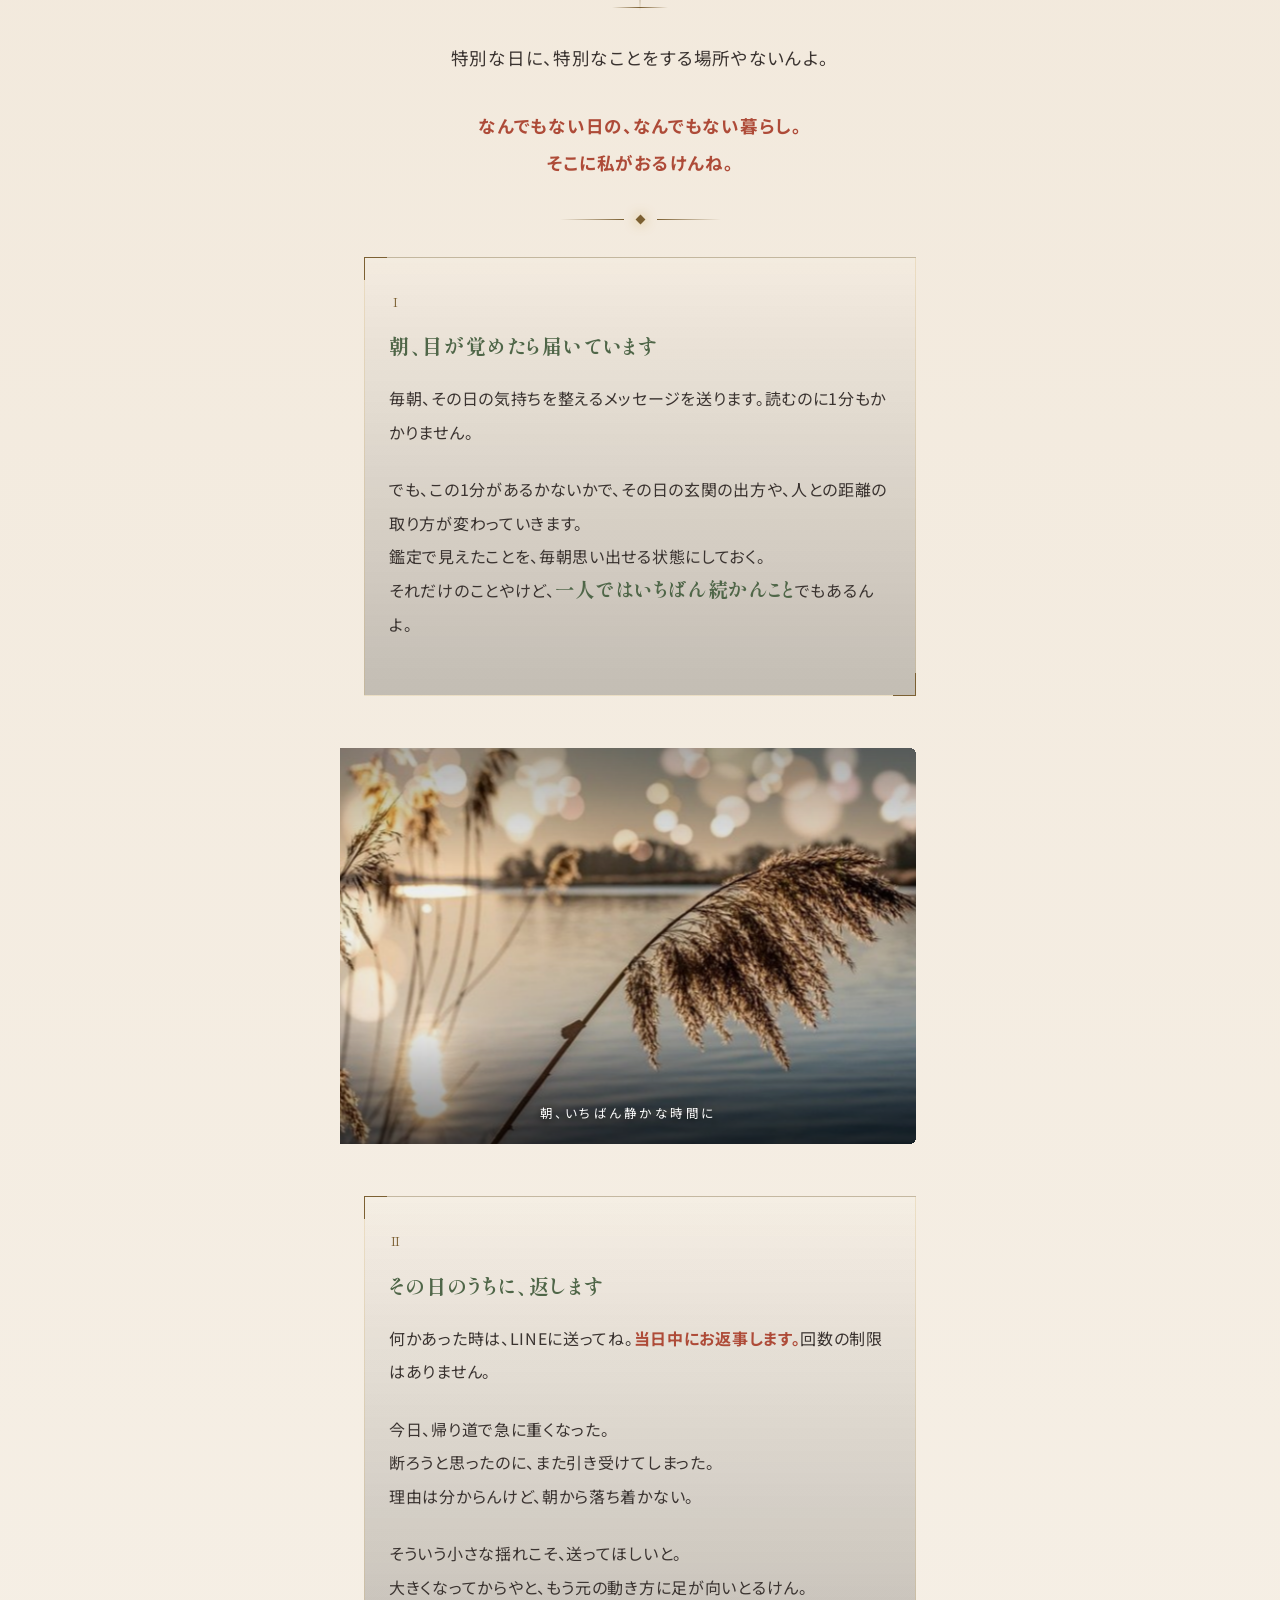
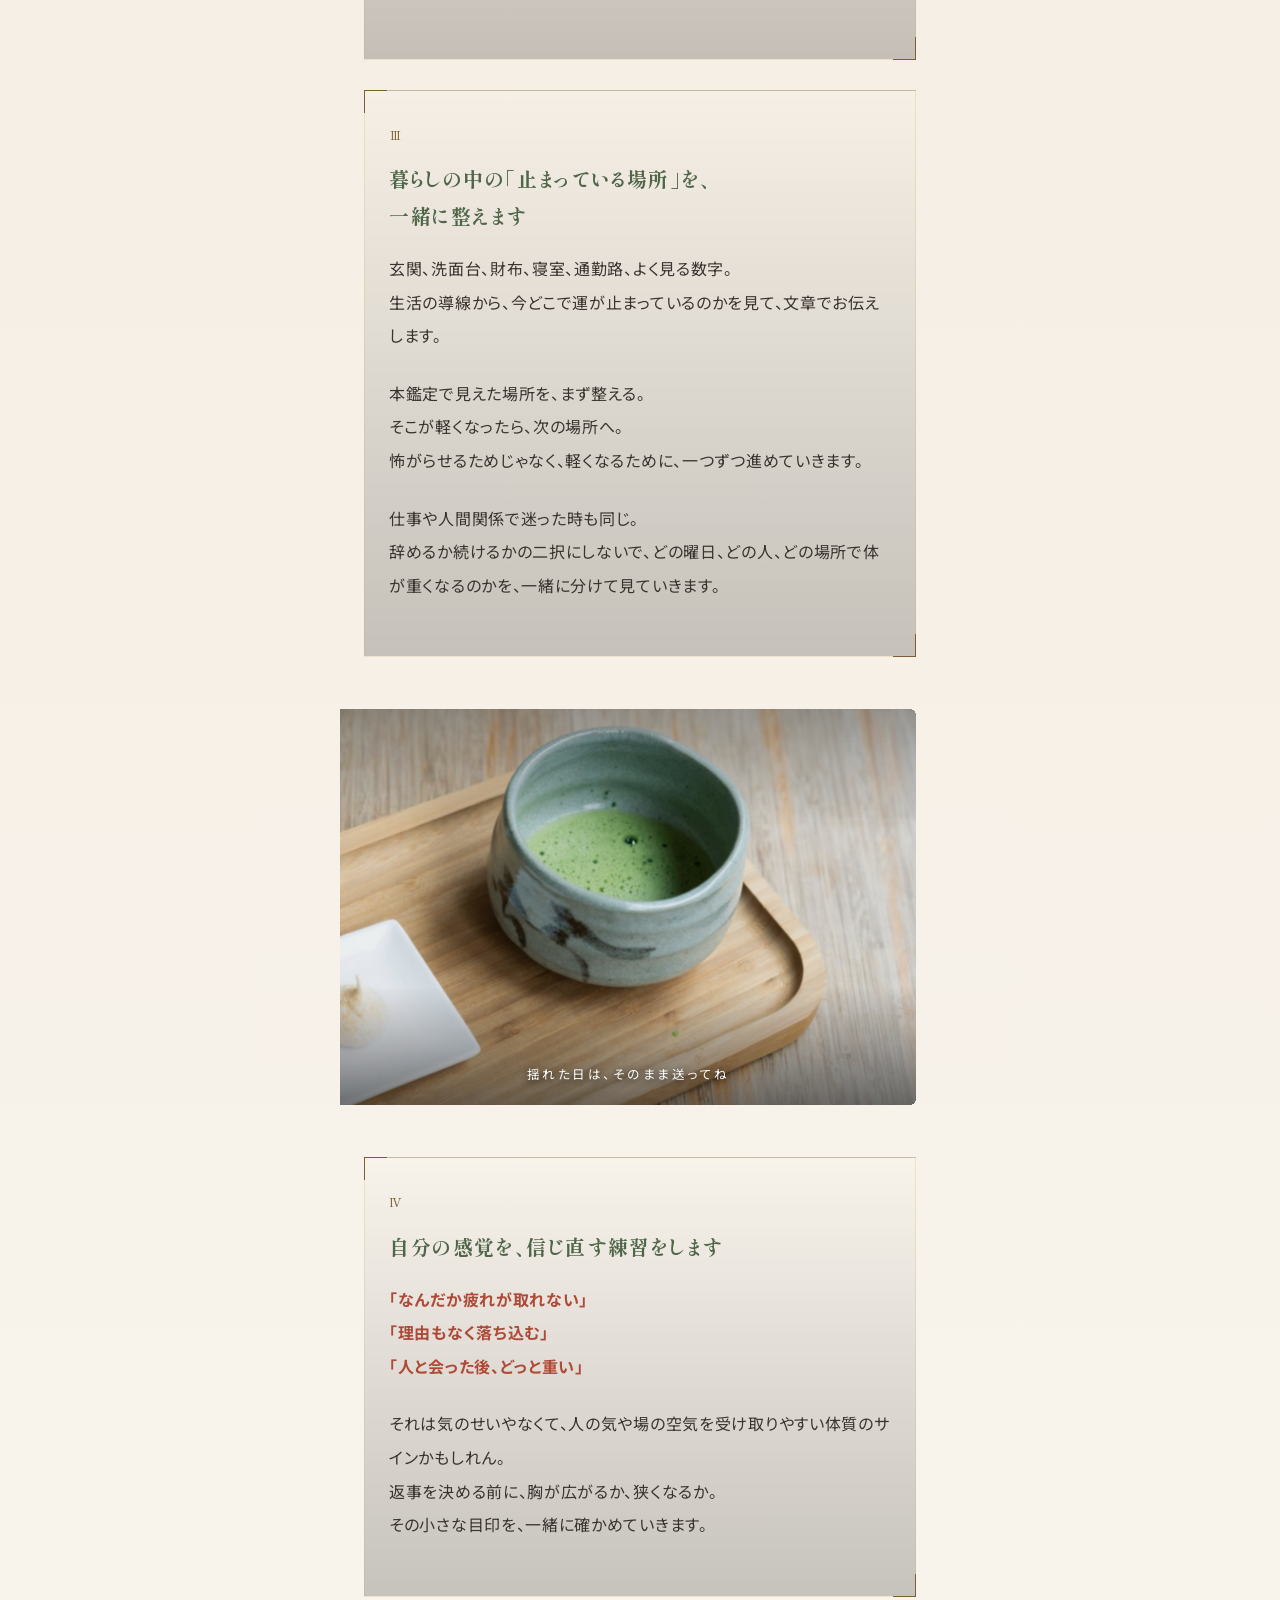
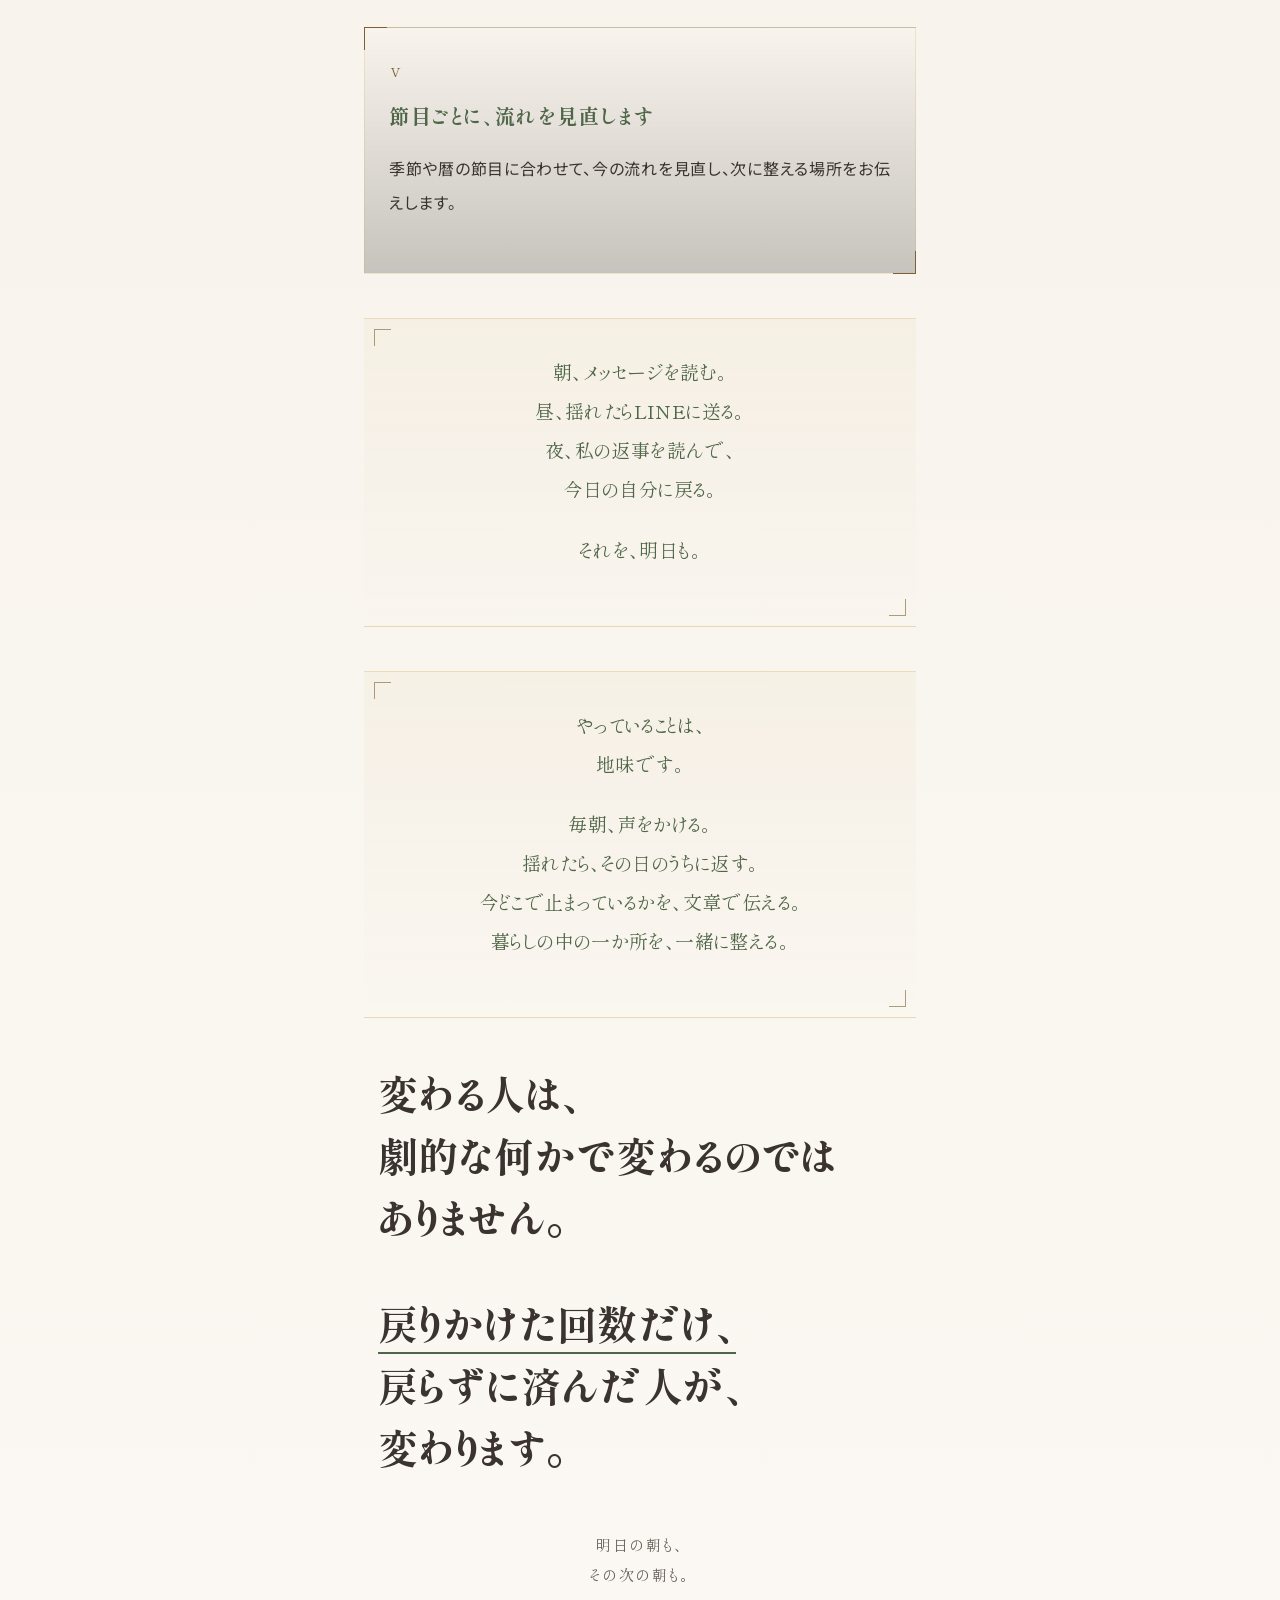
==== commit 2e8d78a9: "PDCA: class=ed追加（編集レイアウト有効化）" ====
--- a/bansou/index.html
+++ b/bansou/index.html
@@ -16,7 +16,7 @@
 </style>
 </head>
 <!-- 限定料金：本鑑定お届け後の初回閲覧から72時間。通常価格は要確認（未確定のため表示していない） -->
-<body data-deadline-key="miya_bansou" data-deadline-hours="72">
+<body class="ed" data-deadline-key="miya_bansou" data-deadline-hours="72">
 
 <div class="prog" aria-hidden="true"><i id="progbar"></i></div>
 
--- a/assets/theme-miya.css
+++ b/assets/theme-miya.css
@@ -111,3 +111,67 @@
 /* 追従バー */
 .sticky .lab .hot{color:var(--shu)}
 .sticky .lab .cdmini{color:var(--paper)}
+
+/* =====================================================================
+   PDCA改善 v2（2026-10-08）あまね比較の実測診断にもとづく
+   数値はすべてWCAG比で検算済み。構造セレクタは触らない。
+   ===================================================================== */
+
+/* 1. 本文中CTA：薄い金のピルが背景に溶けていた（1.14〜3.39:1）
+      → くすみテラコッタの濃色へ。輪郭7.23:1 / 白文字7.54:1 */
+.cta .btn{
+  background:linear-gradient(135deg,#8E3A28 0%,#B05437 48%,#8E3A28 100%);
+  background-size:200% 100%;
+  color:#FFF6EE;text-shadow:none;
+  box-shadow:0 14px 32px rgba(142,58,40,.28),inset 0 0 0 1px rgba(255,246,238,.4);
+}
+.cta .btn::after{background:linear-gradient(100deg,transparent,rgba(255,255,255,.26),transparent)}
+.cta .sub{color:#8E3A28}
+
+/* 弱CTA・購入ボタン：枠線が1.55:1で見えなかった → 5.63:1へ */
+.minicta{border:1px solid #7C6032;background:#fff;color:#5A4426;box-shadow:0 2px 10px rgba(124,96,50,.08)}
+.minicta .s{color:#6C625D}
+.pbtn{border:1px solid #7C6032;background:#fff;color:#5A4426}
+.rec .pbtn{
+  background:linear-gradient(135deg,#8E3A28,#B05437 48%,#8E3A28);
+  color:#FFF6EE;border-color:#8E3A28;
+  box-shadow:0 10px 24px rgba(142,58,40,.26),inset 0 0 0 1px rgba(255,246,238,.45);
+}
+.sticky .row a{background:linear-gradient(135deg,#8E3A28,#B05437 48%,#8E3A28);color:#FFF6EE}
+
+/* 2. 「3日間限定」ラベル：lp.cssの朱グラデのまま白文字2.66:1だった → 6.89:1 */
+.limbox .lt{
+  background:linear-gradient(100deg,#9C3A28,#B5432E 50%,#9C3A28);
+  color:#fff;box-shadow:0 4px 14px rgba(156,58,40,.3);
+}
+
+/* 3. 章番号：11px・3.43:1で読めなかった → 12px・5.07:1 */
+.chapno{font-size:12px;opacity:1;color:#7C6032;letter-spacing:.42em}
+
+/* 4. 深さ図の無料層：opacity .8 で3.61:1まで落ちていた → 不透明に */
+.depth .layer.free{opacity:1}
+.depth .layer.free .nm{color:#5A5048}
+.depth .layer.free .sub{color:#6C625D}
+
+/* 5. 罫線・枠線が1.11〜1.49:1で消えていた → 見える濃度へ */
+.chk li{border-bottom-color:rgba(124,96,50,.3)}
+.item,.plan{border-color:rgba(124,96,50,.5)}
+.vs{border-color:rgba(124,96,50,.5)}
+.vs .r{border-bottom-color:rgba(124,96,50,.22)}
+
+/* 6. 背景の起伏：全セクション1.09:1でのっぺりしていた → 段差をつける */
+:root{--bg2:#EDE1D5;--bg3:#F4ECE0}
+.s-ai{background:linear-gradient(180deg,#F2E9DC 0%,var(--bg) 100%)}
+.s-ai-r{background:linear-gradient(180deg,var(--bg) 0%,#EFE5D7 100%)}
+.s-dark{background:#F7F2E9}
+
+/* 7. 特典ボックス：lp.cssの黒ウォッシュが灰色く濁っていた */
+.bonus{background:linear-gradient(180deg,#FFFBEF,#fff);border-color:#B8923F;box-shadow:0 10px 30px rgba(124,96,50,.1)}
+.bonus .bt{background:#8E3A28;color:#fff}
+.bonus .bfree{background-image:linear-gradient(180deg,#A3823B,#7C6030 60%,#6B5224)}
+.bonus .bw,.bonus .bn{color:#6C625D}
+.bonus .bw s{color:#3A3330}
+.bonus .bh{color:#5A4426}
+
+/* 8. ヒーロー見出し：375pxで9文字しか入らず5行に割れていた */
+.hero-copy h1{font-size:28px;letter-spacing:.04em;line-height:1.72}
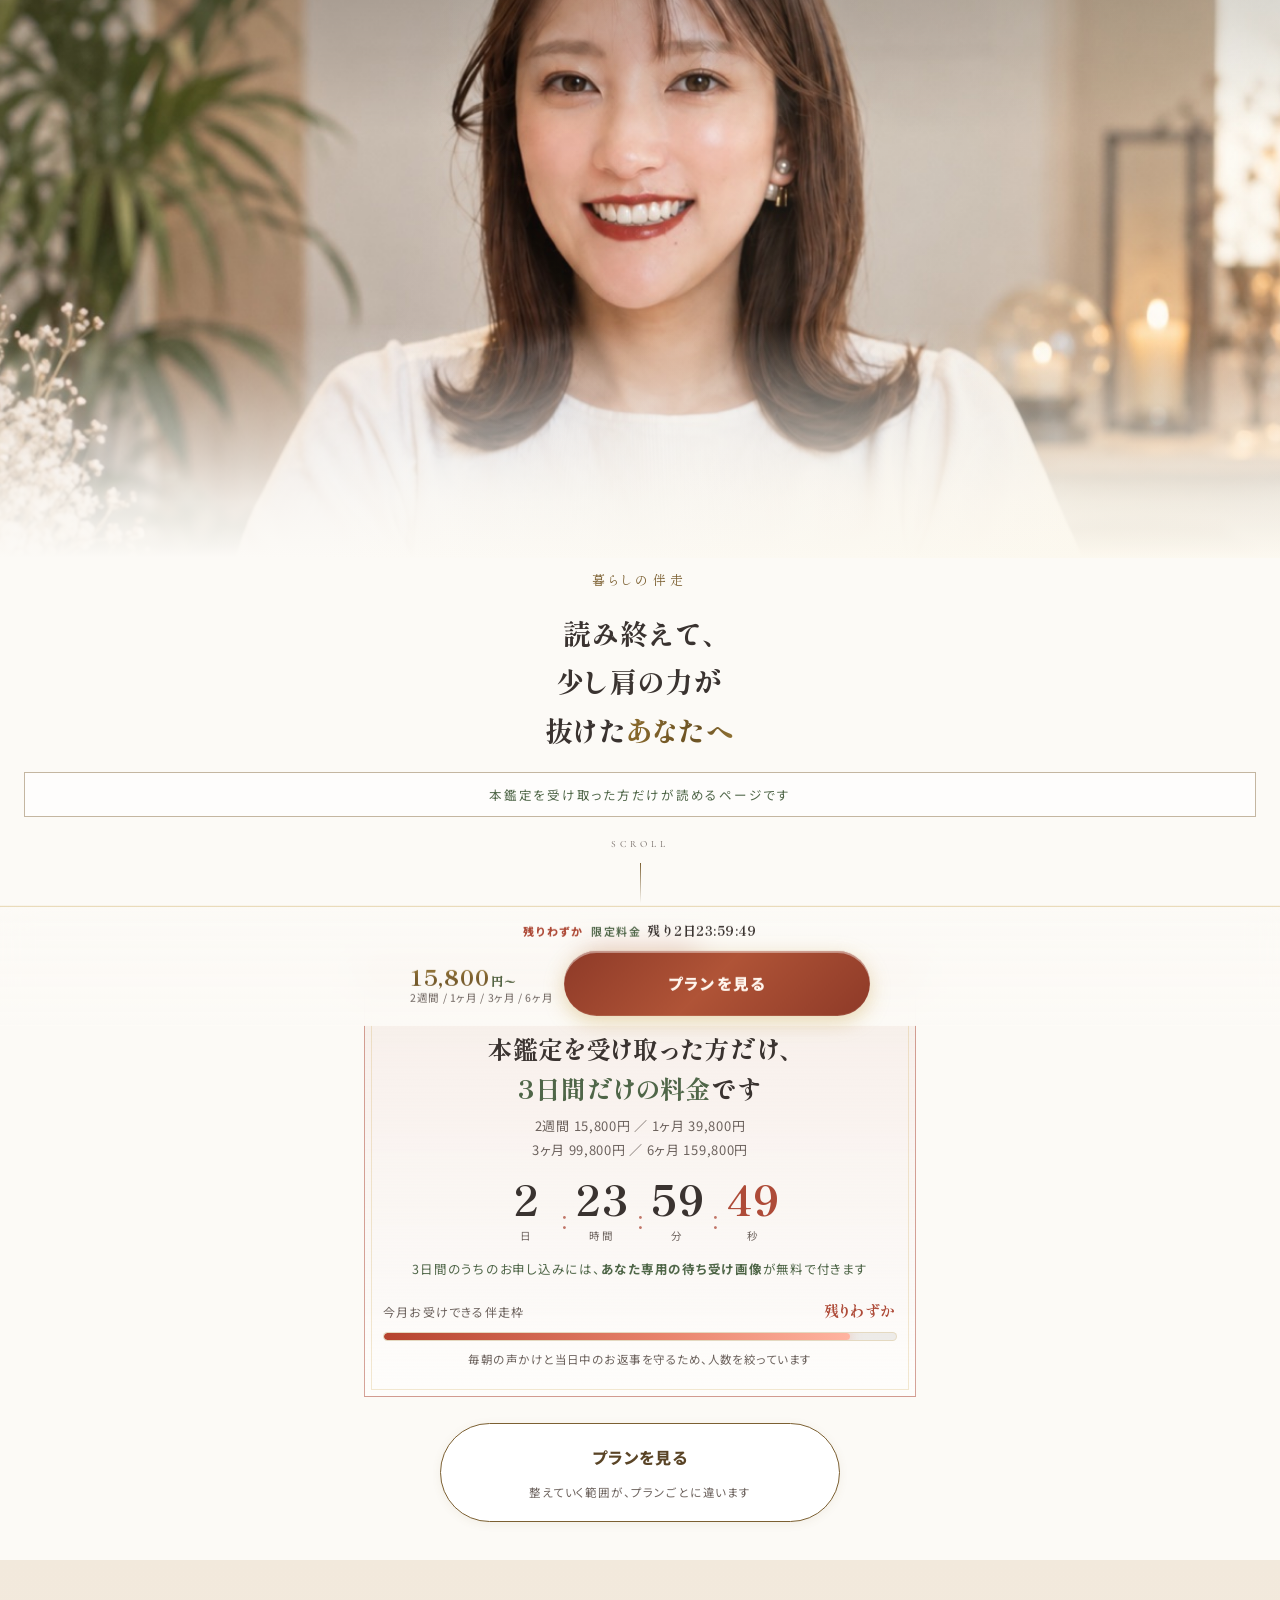
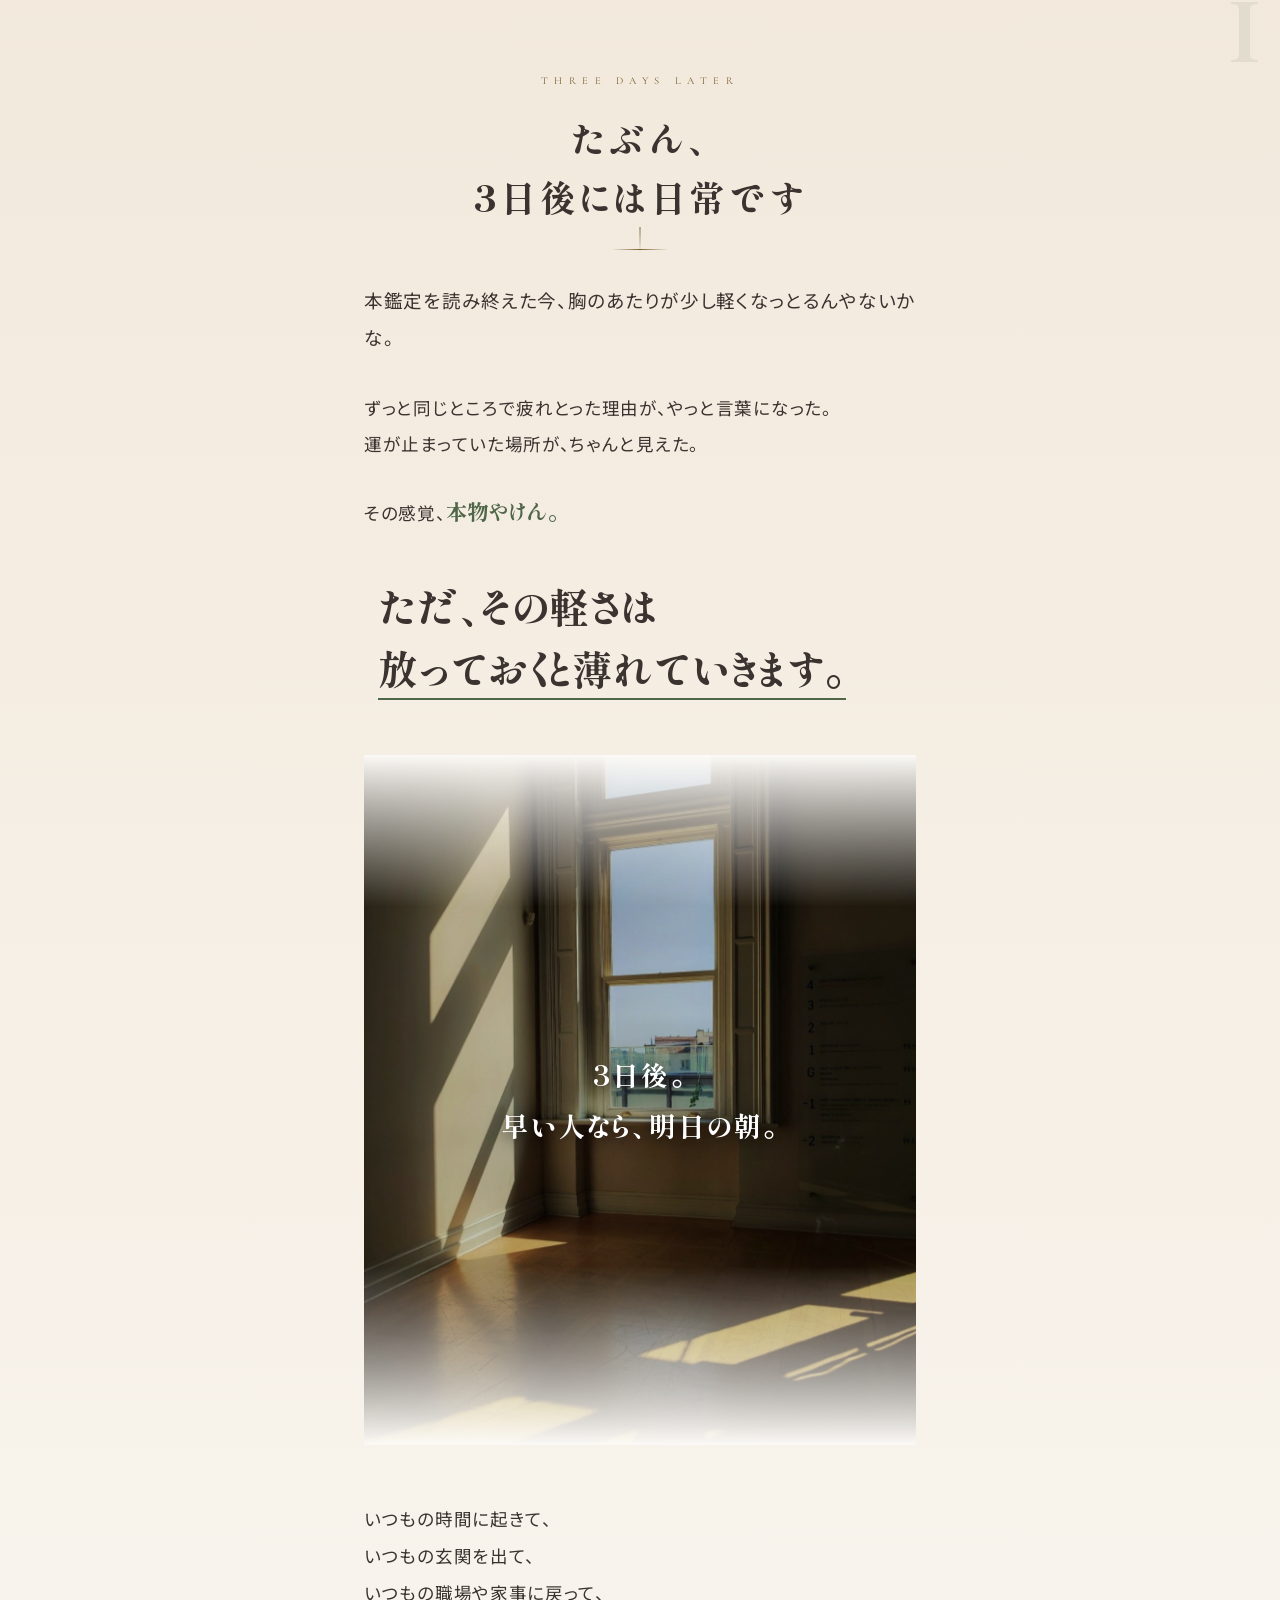
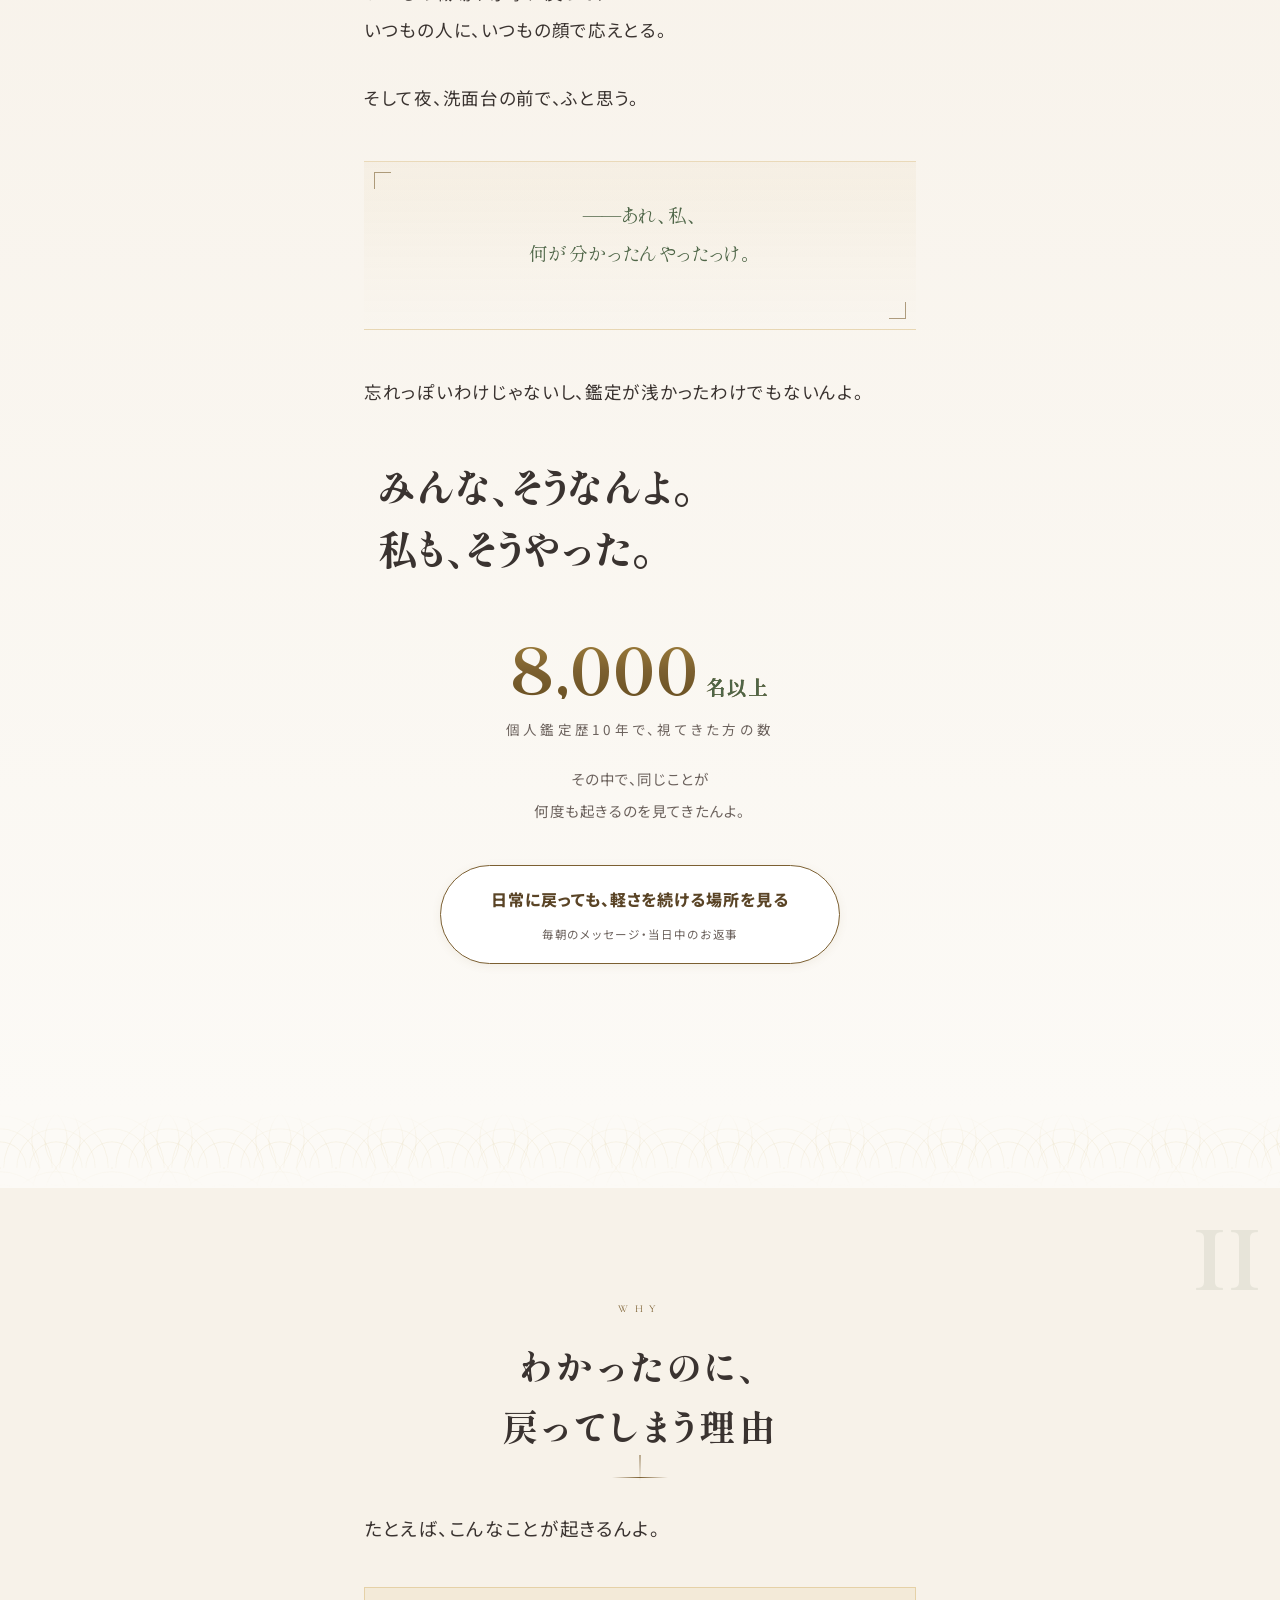
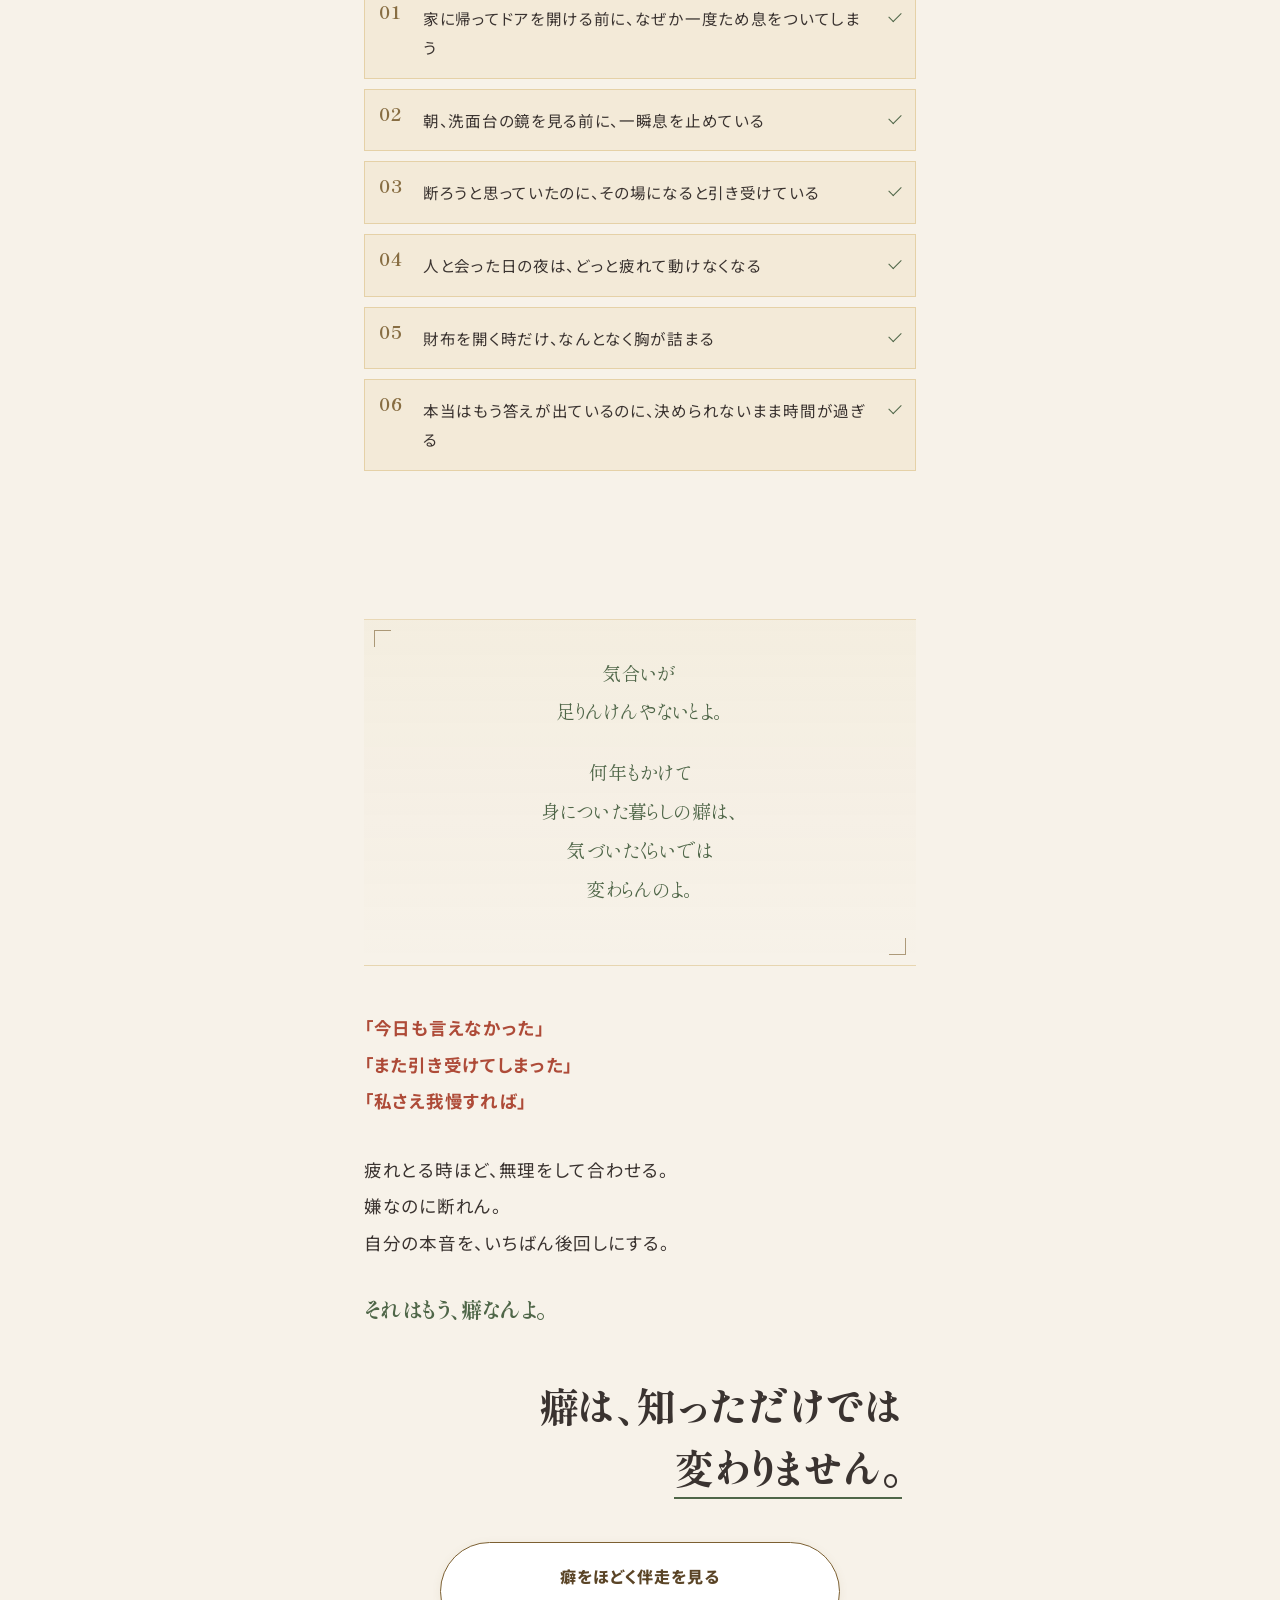
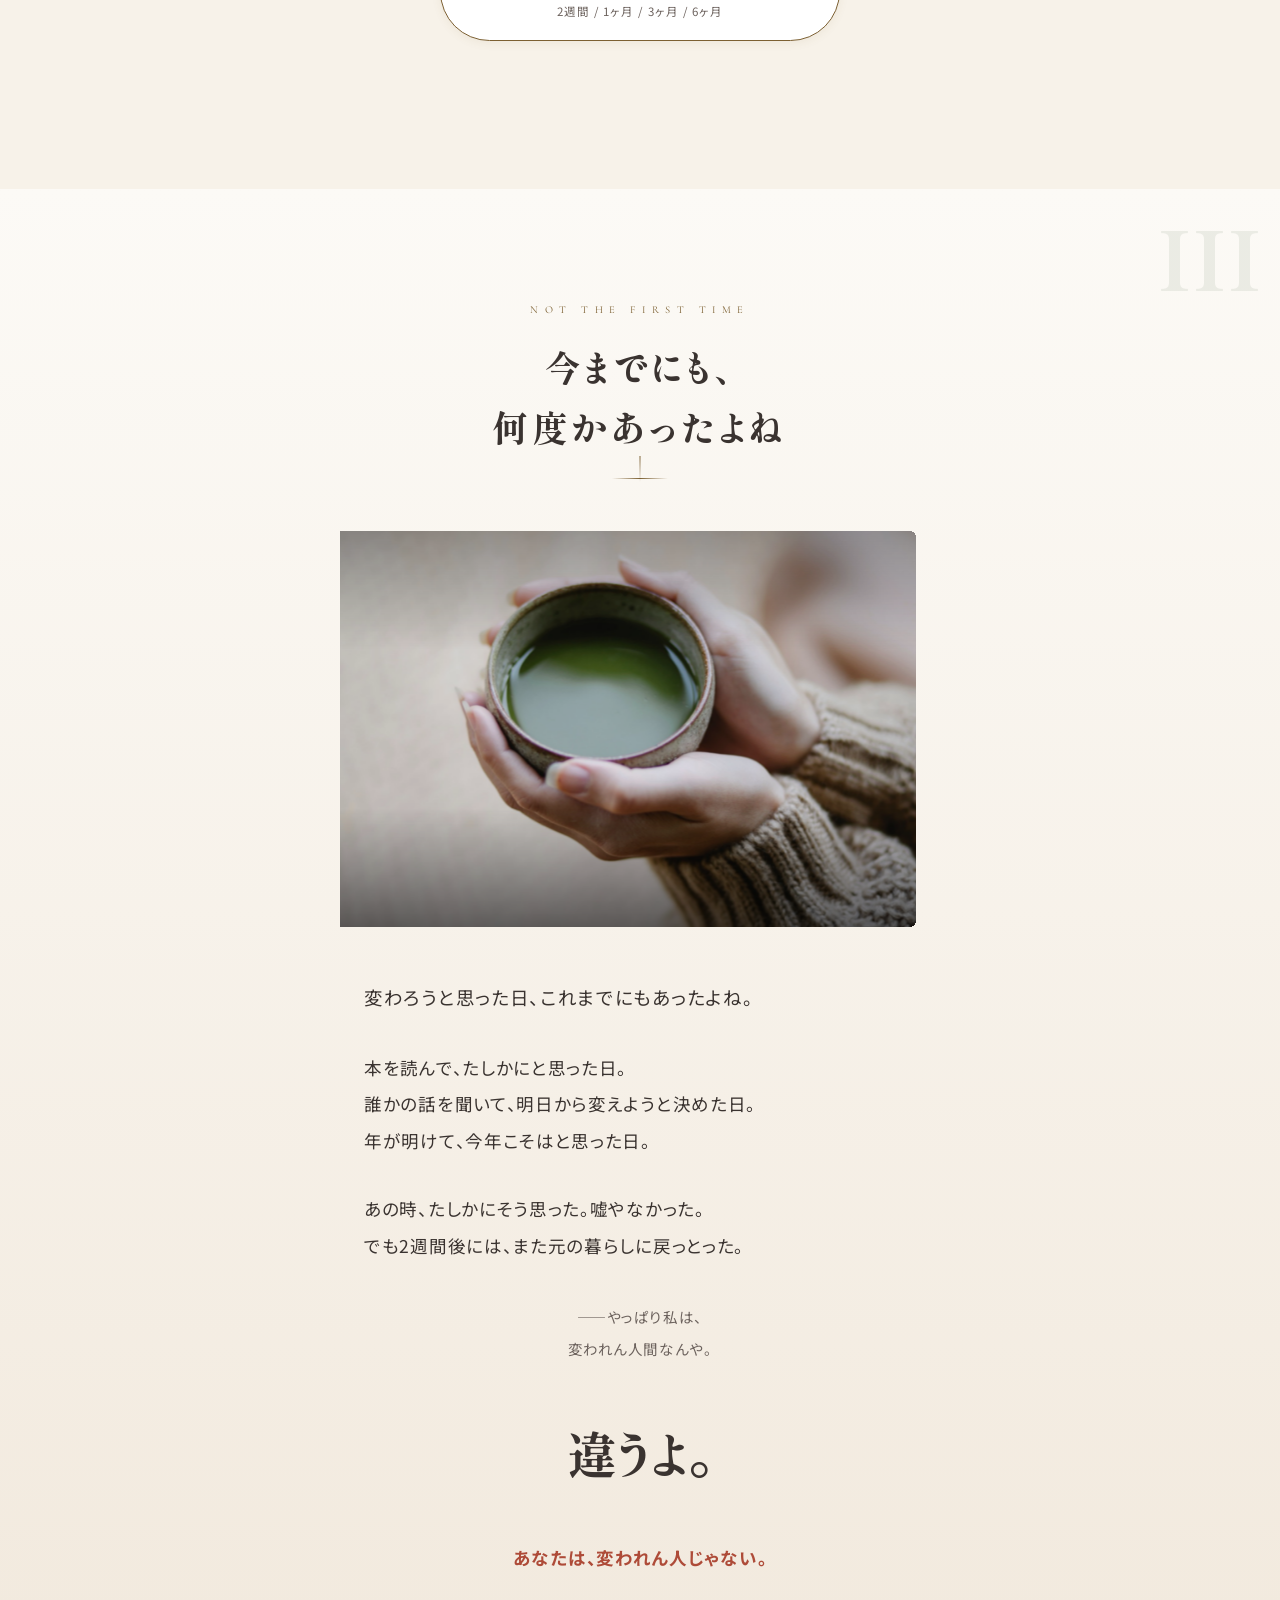
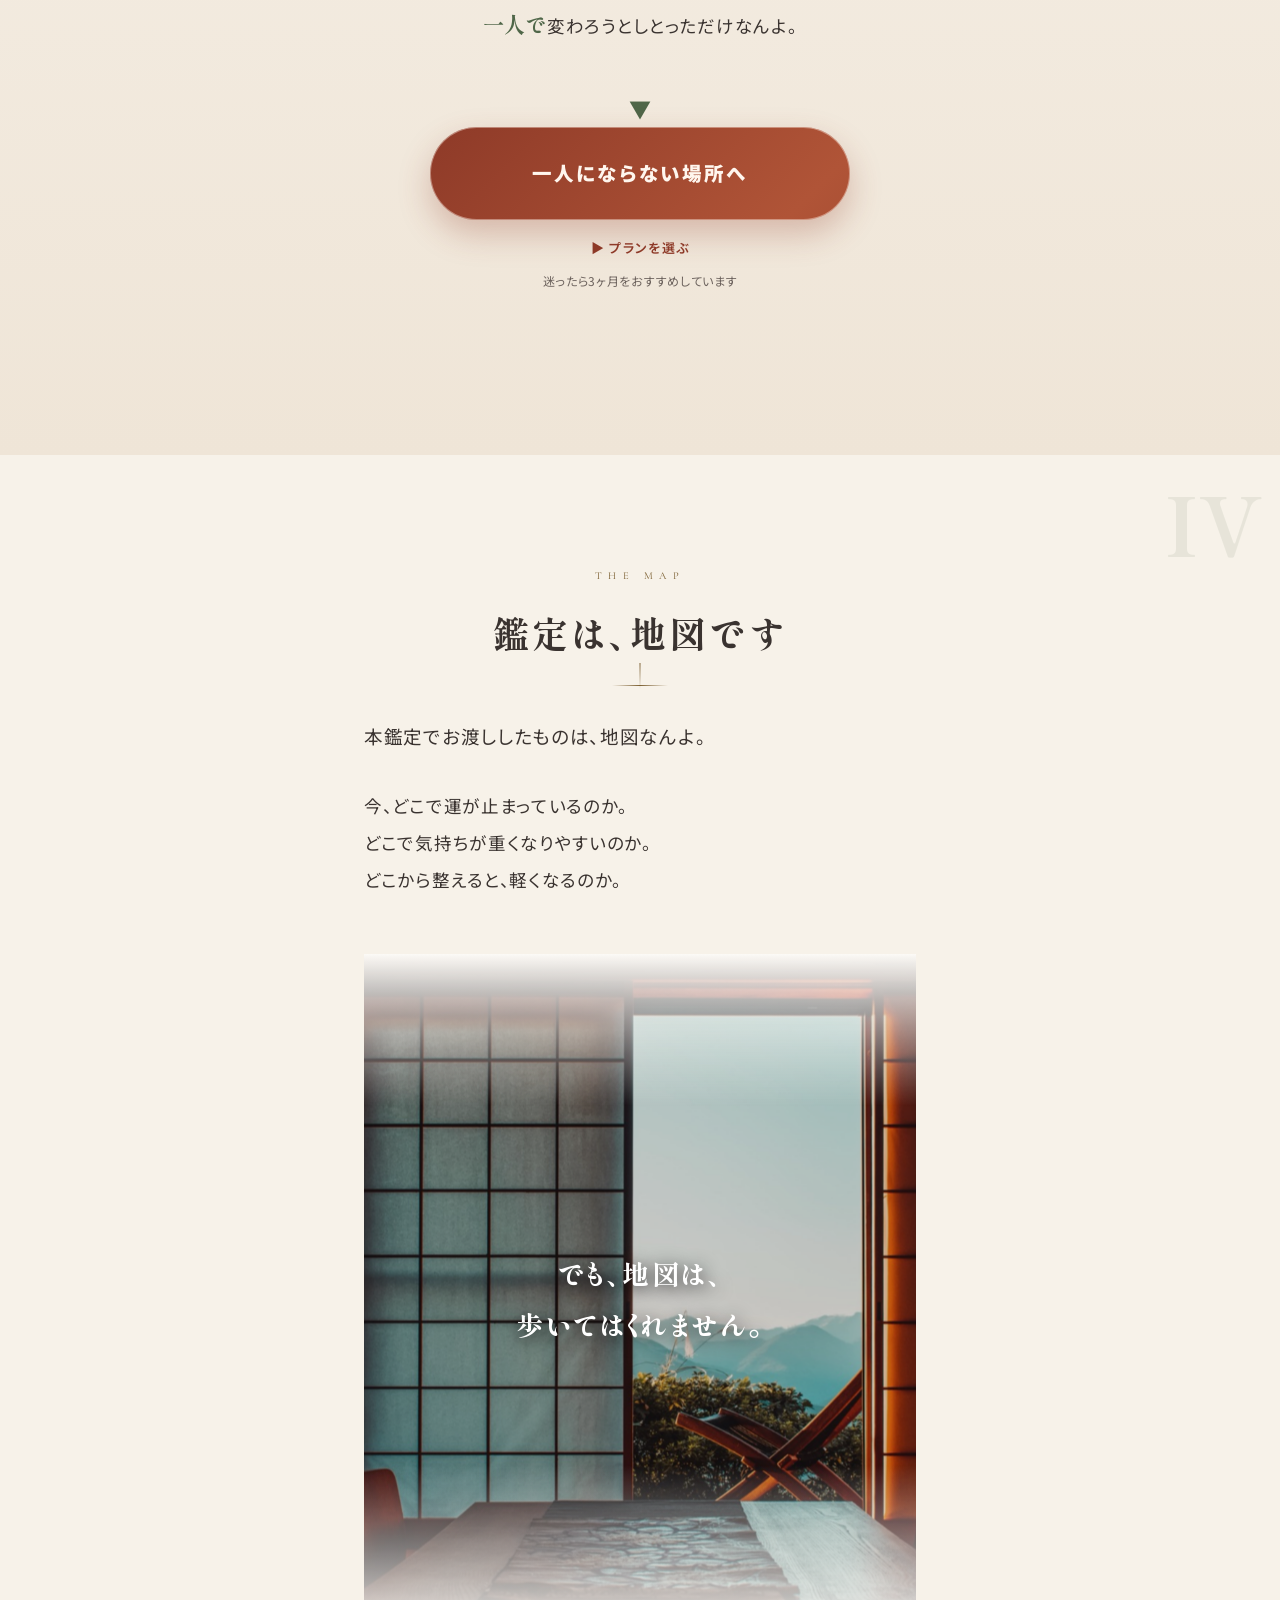
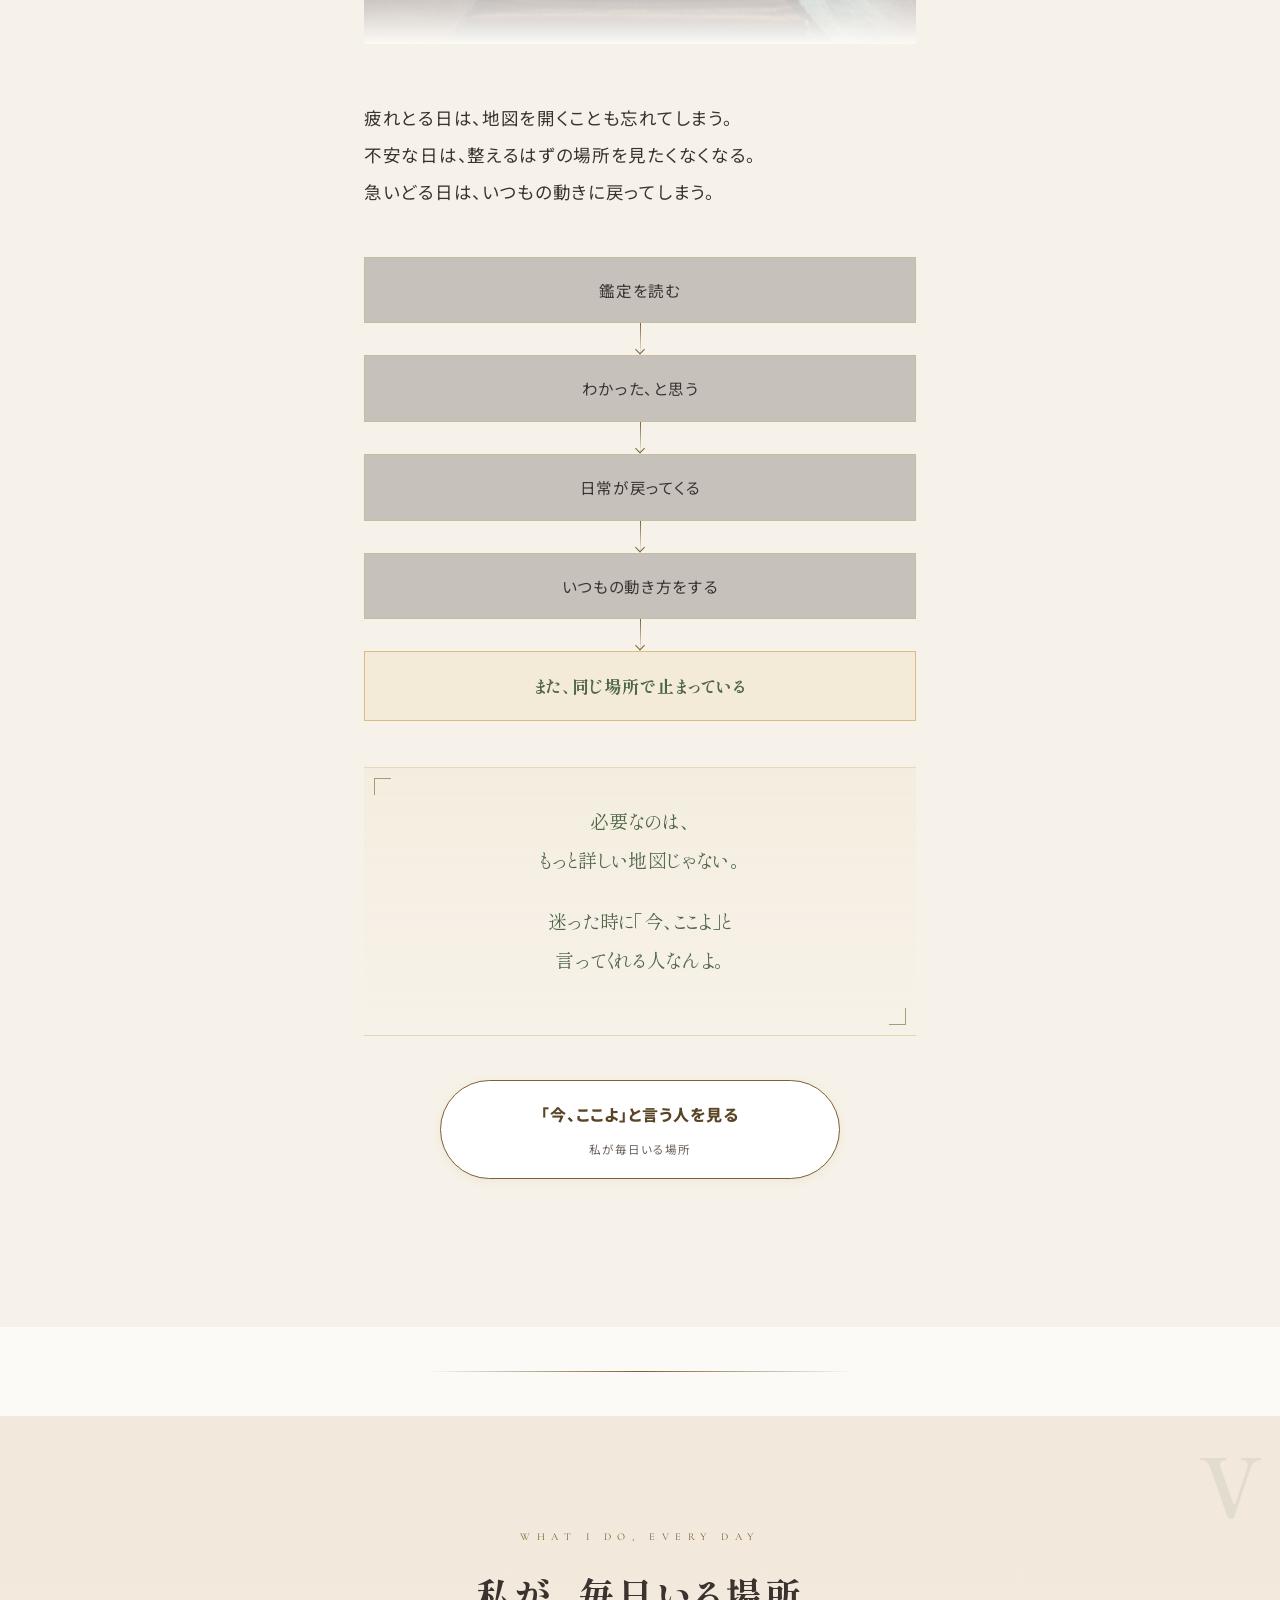
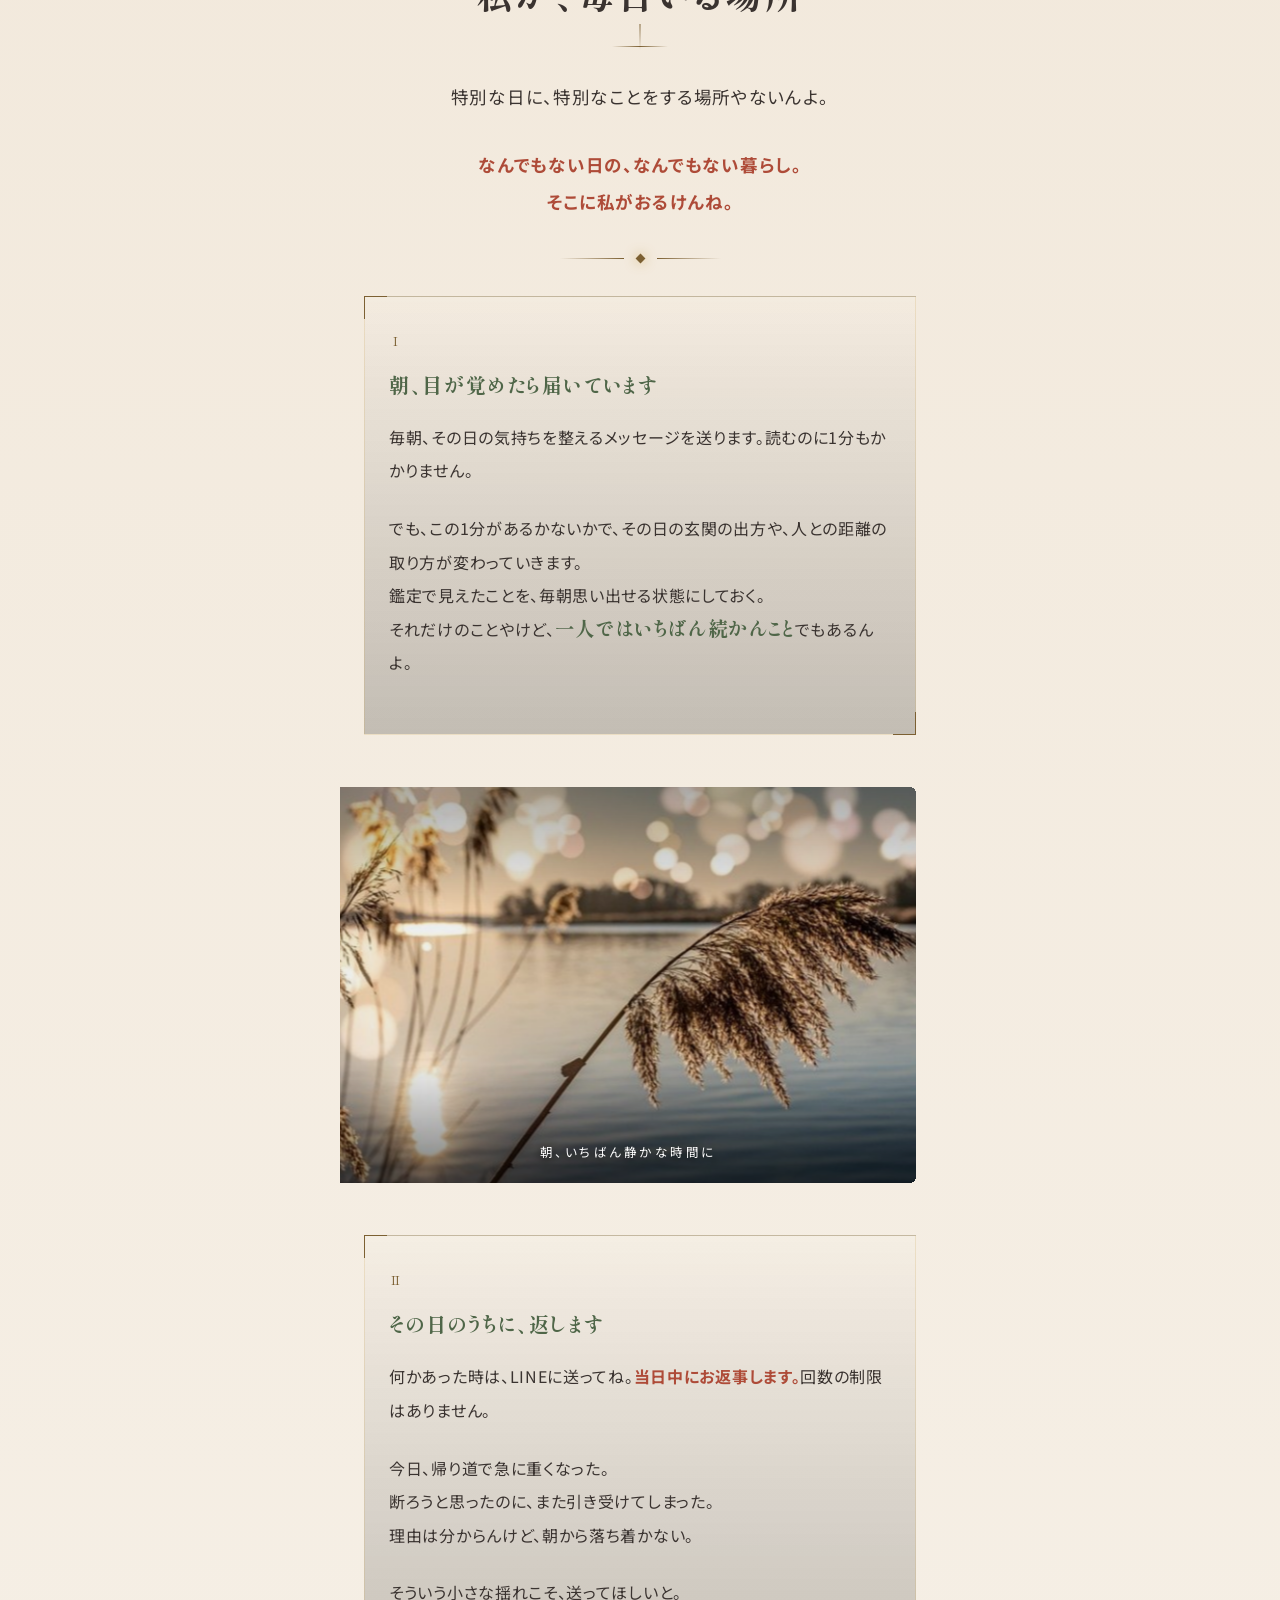
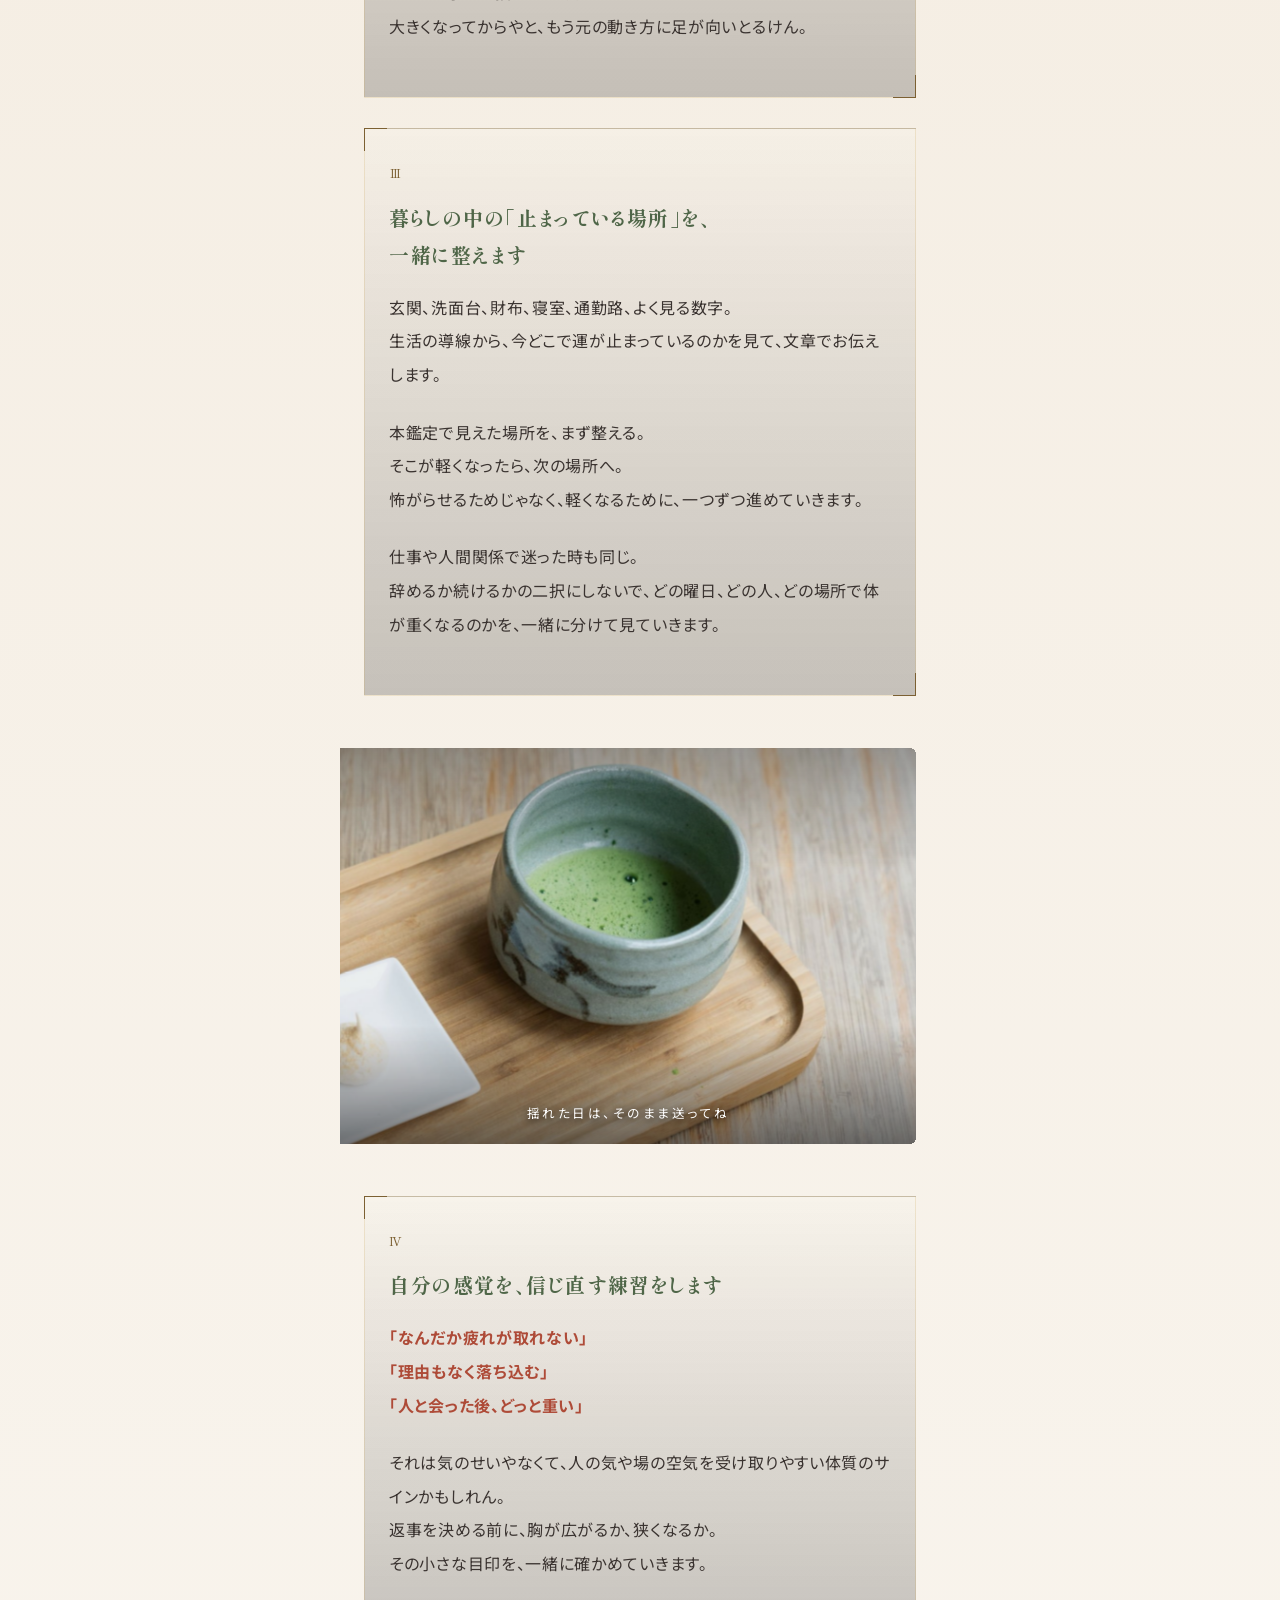
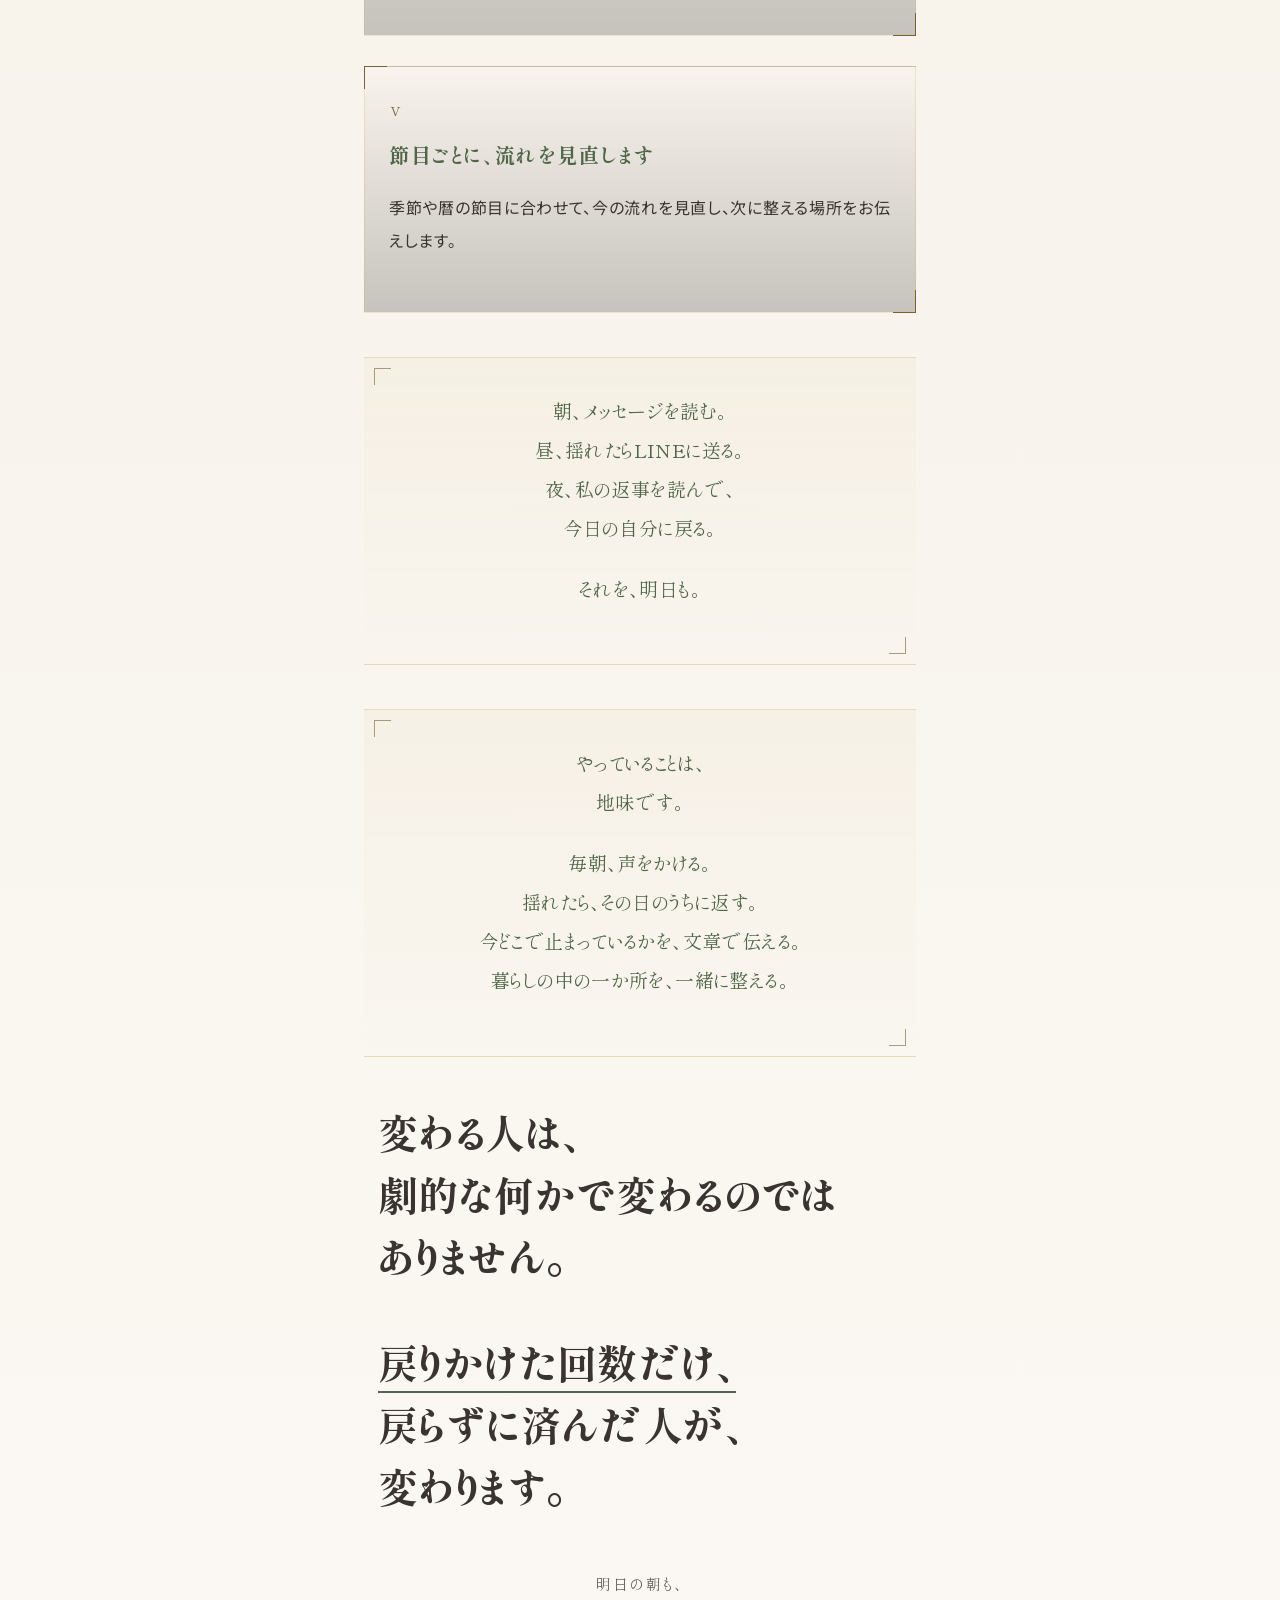
==== commit f8be66d6: "被写体写真を差し込み" ====
--- a/bansou/index.html
+++ b/bansou/index.html
@@ -23,7 +23,7 @@
 <!-- ============ HERO ============ -->
 <header class="hero">
   <div class="hero-person">
-    <img src="../img/placeholder.jpg" alt="窓辺の光の中に立つみや" fetchpriority="high" onerror="this.closest('.ph,.ph-full,.thumb,.shot,.hero-person,.plan')?.style.setProperty('display','none')">
+    <img src="../img/m_hero.jpg" alt="窓辺の光の中に立つみや" fetchpriority="high" onerror="this.closest('.ph,.ph-full,.thumb,.shot,.hero-person,.plan')?.style.setProperty('display','none')">
     <div class="hero-flare" aria-hidden="true"></div>
   </div>
   <div class="particles" aria-hidden="true" id="particles"></div>
@@ -565,7 +565,7 @@
     <div class="gline"></div>
 
     <div class="ph portrait rv-s">
-      <img src="../img/placeholder.jpg" alt="みや" loading="lazy" decoding="async" onerror="this.closest('.ph,.ph-full,.thumb,.shot,.hero-person,.plan')?.style.setProperty('display','none')">
+      <img src="../img/m_hero.jpg" alt="みや" loading="lazy" decoding="async" onerror="this.closest('.ph,.ph-full,.thumb,.shot,.hero-person,.plan')?.style.setProperty('display','none')">
     </div>
 
     <div class="stag">
